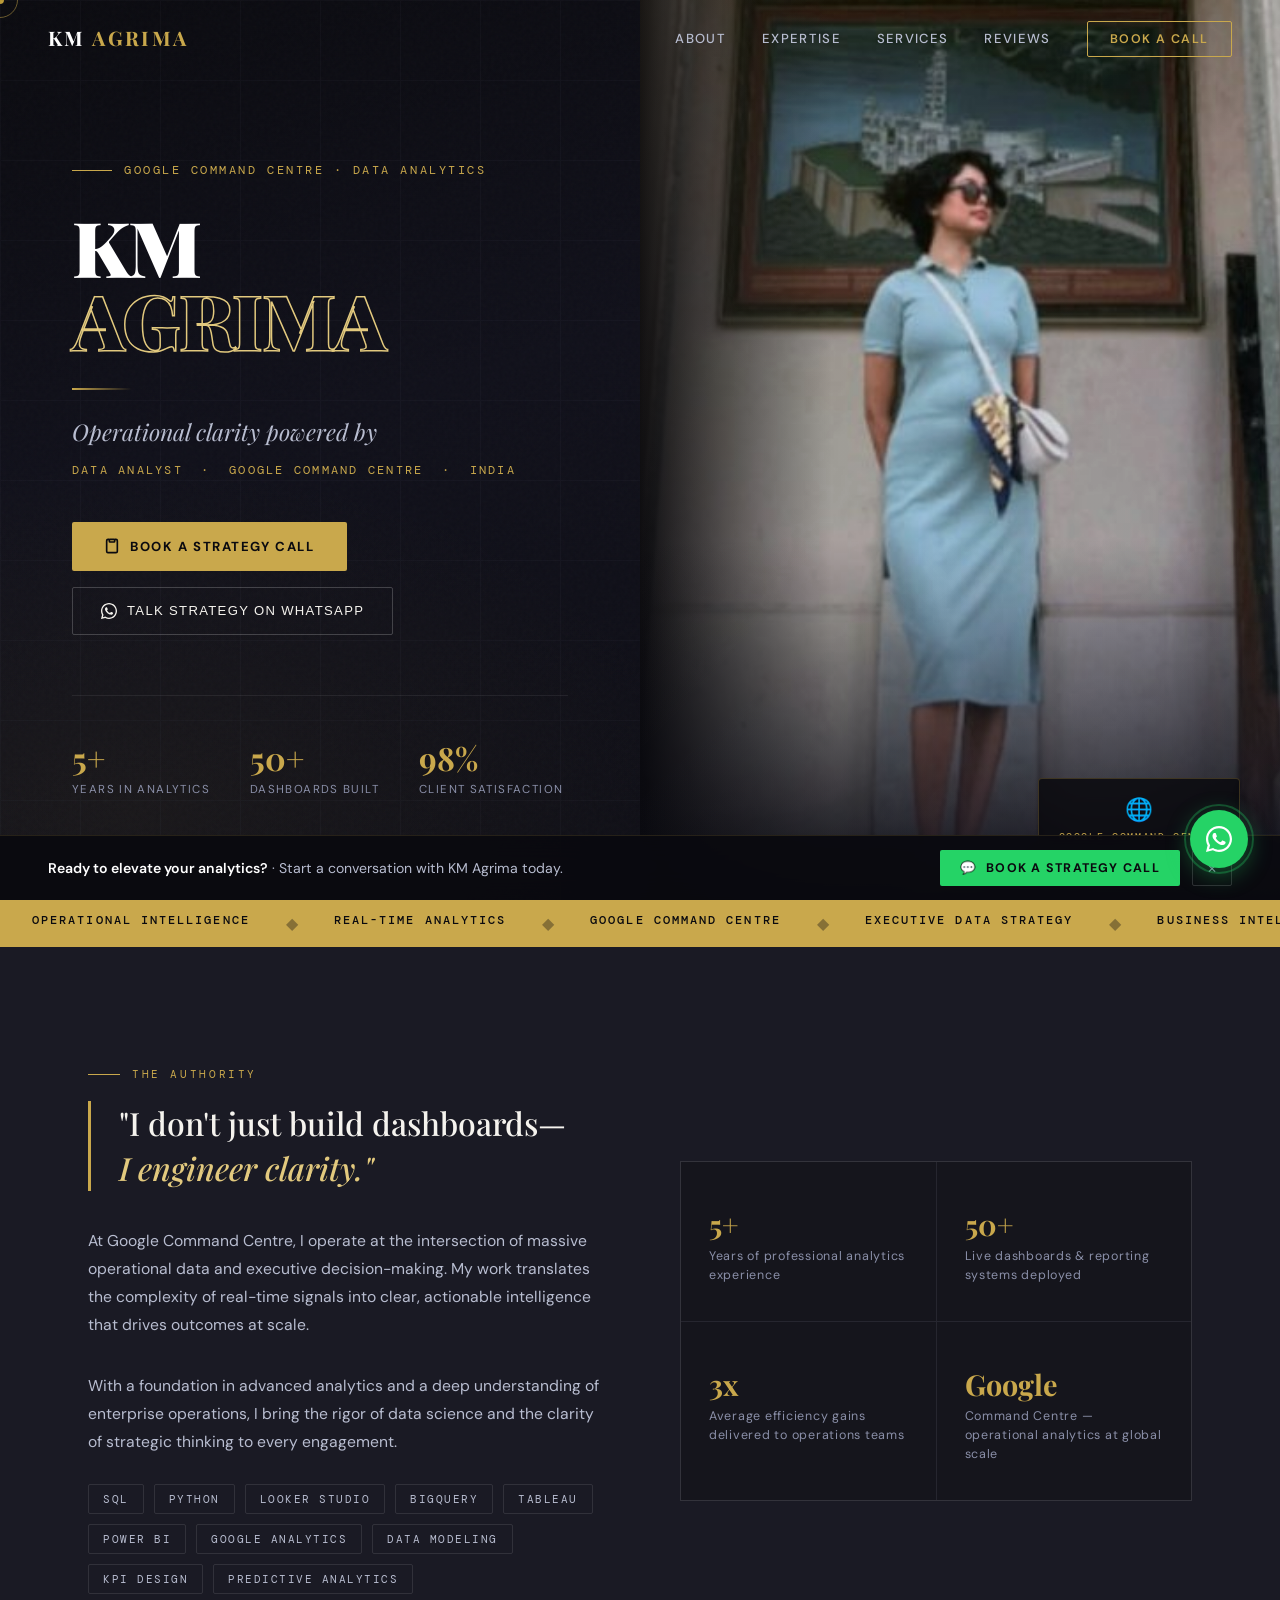
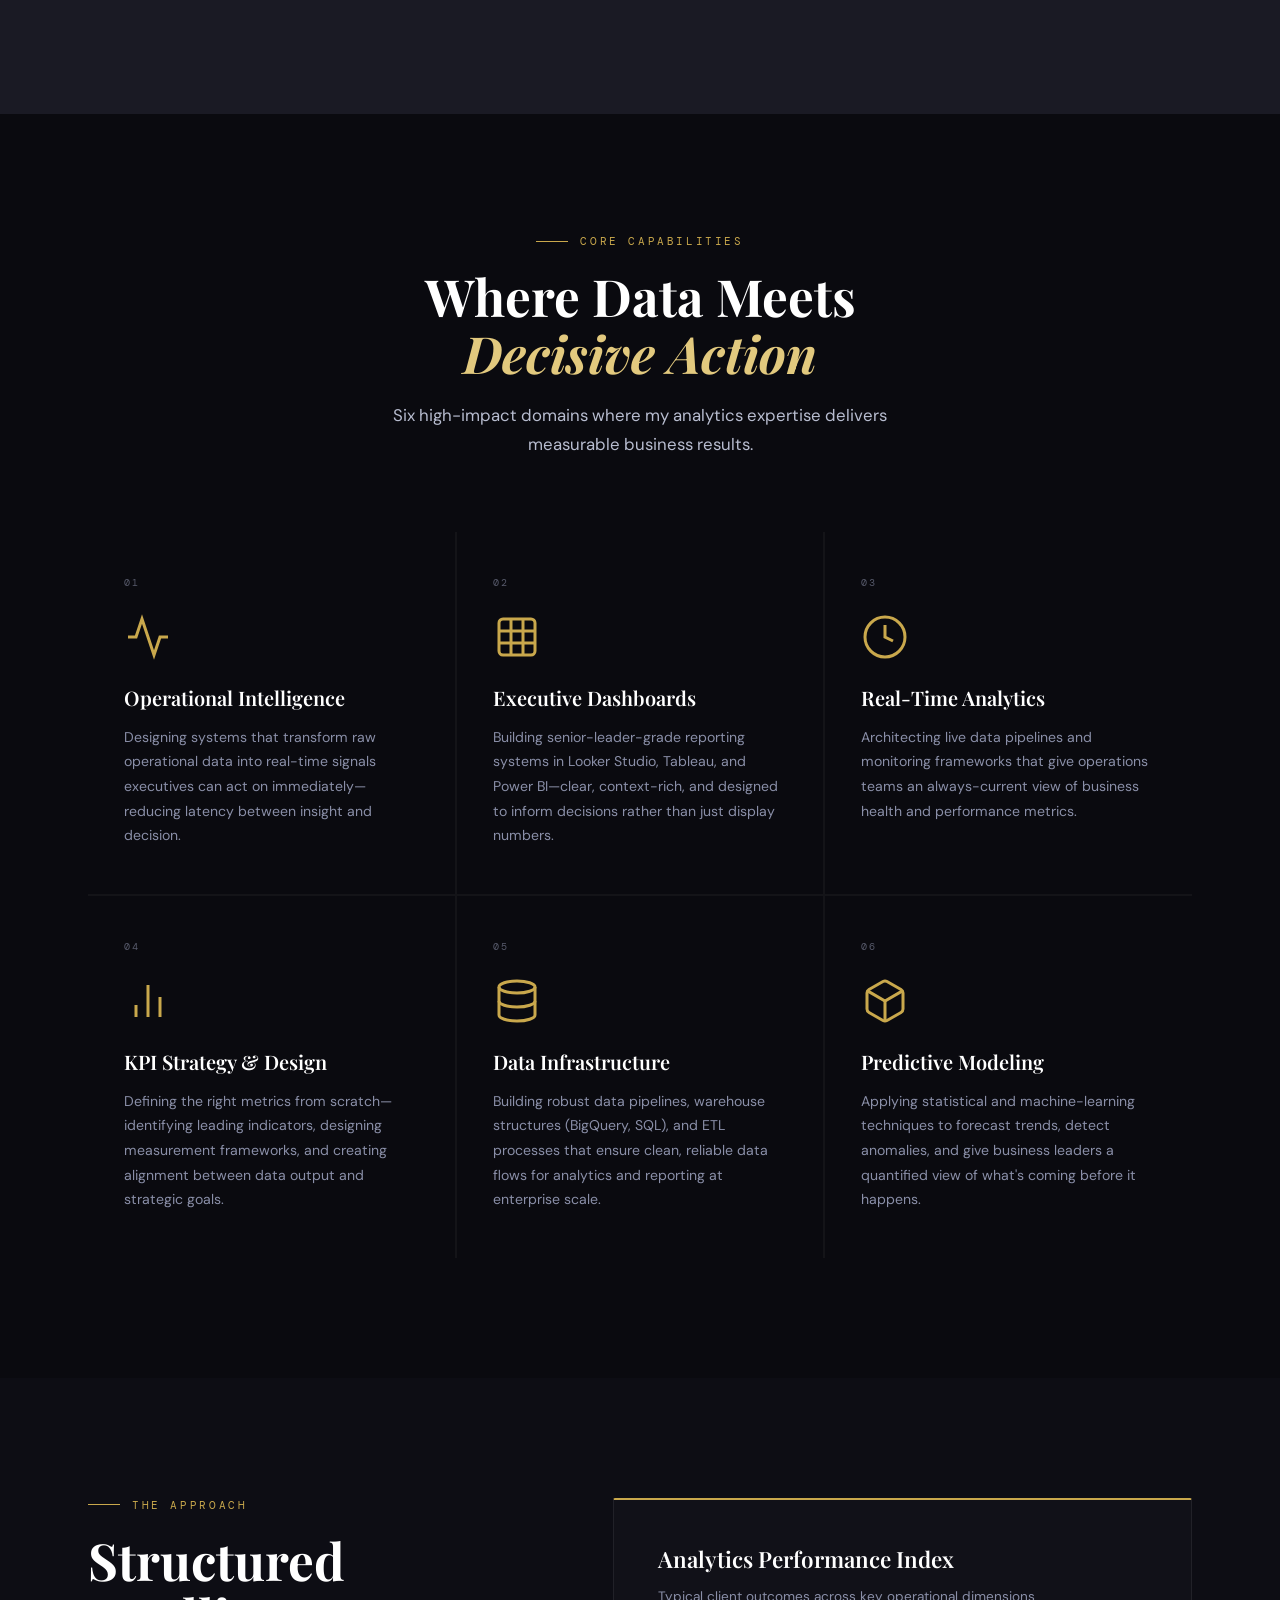
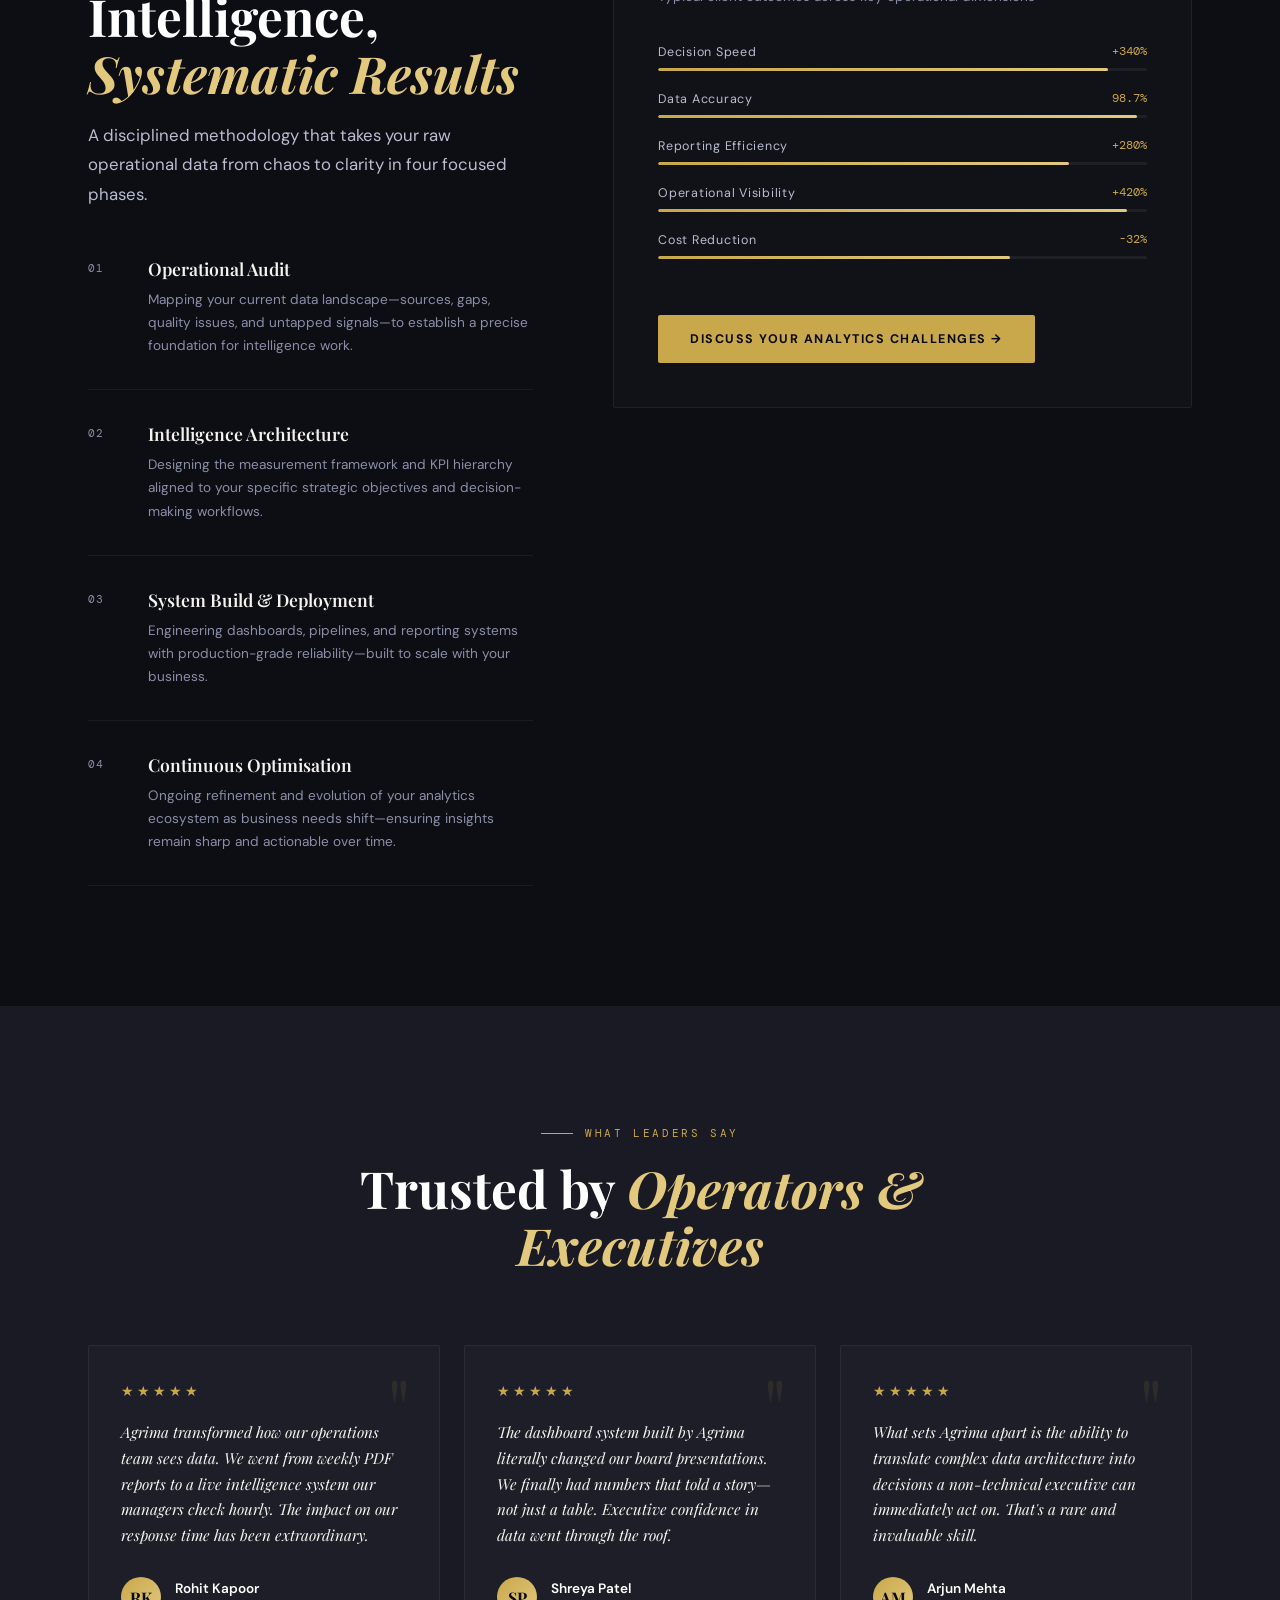
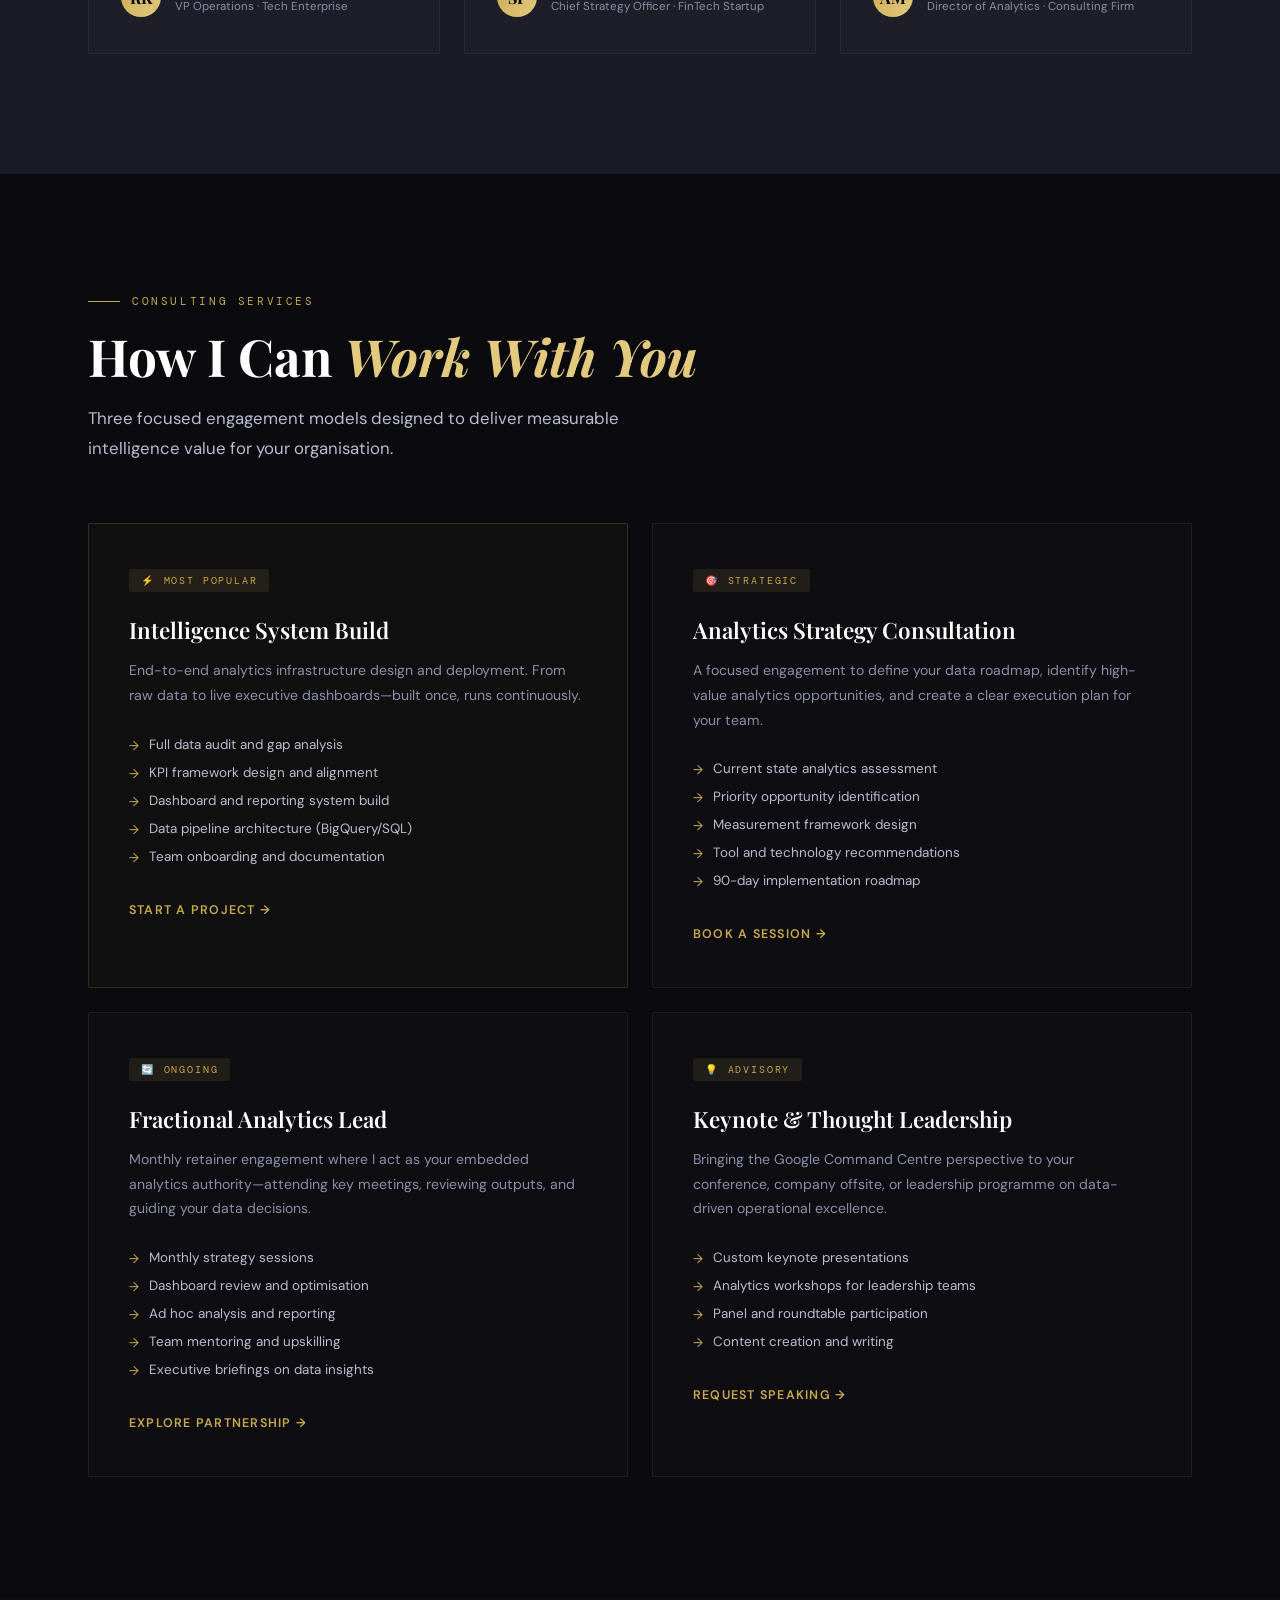
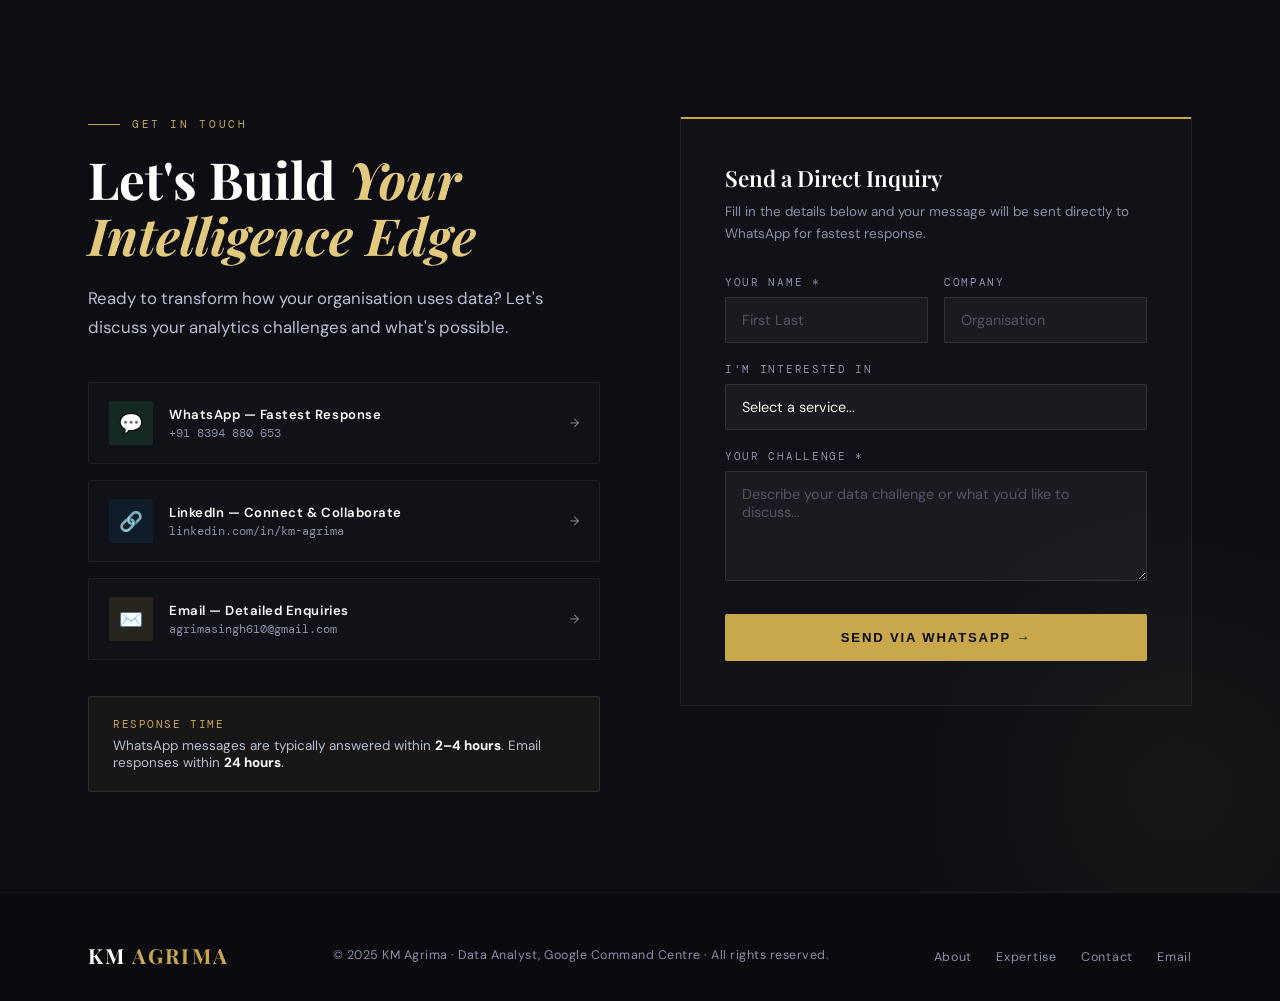
==== index.html @ fbcaf071 "Add files via upload" ====
<!DOCTYPE html>
<html lang="en">
<head>
  <meta charset="UTF-8">
  <meta name="viewport" content="width=device-width, initial-scale=1.0">
  <meta name="description" content="KM Agrima — Data Analyst at Google Command Centre. Premium analytics authority, operational intelligence expert, and real-time decision systems consultant.">
  <meta name="keywords" content="KM Agrima, data analyst, Google Command Centre, analytics consultant, operational intelligence, business intelligence, data strategy">
  <meta property="og:title" content="KM Agrima — Data Analyst · Google Command Centre">
  <meta property="og:description" content="Transforming operational complexity into intelligent business decisions.">
  <meta property="og:type" content="website">
  <meta name="robots" content="index, follow">
  <title>KM Agrima — Data Analyst · Google Command Centre</title>
  <link rel="preconnect" href="https://fonts.googleapis.com">
  <link rel="preconnect" href="https://fonts.gstatic.com" crossorigin>
  <link rel="stylesheet" href="styles.css">

  <!-- JSON-LD Structured Data for AI Search & SEO -->
  <script type="application/ld+json">
  {
    "@context": "https://schema.org",
    "@type": "Person",
    "name": "KM Agrima",
    "jobTitle": "Data Analyst",
    "worksFor": { "@type": "Organization", "name": "Google Command Centre" },
    "description": "Premium analytics authority, operational intelligence expert, and real-time decision systems consultant.",
    "email": "agrimasingh610@gmail.com",
    "telephone": "+918394880653",
    "knowsAbout": ["Data Analytics","Business Intelligence","Operational Intelligence","Real-time Decision Systems","Data Strategy","Google Analytics","Enterprise Analytics"]
  }
  </script>
</head>
<body>

<!-- ─── CUSTOM CURSOR ──────────────────────────────────── -->
<div class="cursor" style="position:fixed;top:0;left:0;pointer-events:none;z-index:9999;">
  <div class="cursor-dot" style="position:fixed;top:0;left:0;width:8px;height:8px;background:var(--gold);border-radius:50%;transform:translate(-50%,-50%);pointer-events:none;z-index:9999;"></div>
</div>
<div class="cursor-ring"></div>

<!-- ─── NAVIGATION ────────────────────────────────────── -->
<nav class="nav" role="navigation">
  <div class="nav-logo">KM <span>Agrima</span></div>
  <ul class="nav-links">
    <li><a href="#about">About</a></li>
    <li><a href="#expertise">Expertise</a></li>
    <li><a href="#services">Services</a></li>
    <li><a href="#testimonials">Reviews</a></li>
    <li><a href="#contact" class="nav-cta">Book a Call</a></li>
  </ul>
  <button class="nav-hamburger" aria-label="Menu">
    <span></span><span></span><span></span>
  </button>
</nav>

<!-- ─── MOBILE MENU ────────────────────────────────────── -->
<div class="mobile-menu" aria-hidden="true">
  <button class="mobile-menu-close" aria-label="Close">✕</button>
  <a href="#about">About</a>
  <a href="#expertise">Expertise</a>
  <a href="#services">Services</a>
  <a href="#testimonials">Reviews</a>
  <a href="#contact">Contact</a>
</div>

<!-- ─── HERO SECTION ──────────────────────────────────── -->
<section class="hero" id="home">
  <div class="hero-bg"></div>
  <div class="hero-grid-lines"></div>
  <div class="hero-noise"></div>

  <div class="hero-left">
    <div class="hero-eyebrow">
      <div class="hero-eyebrow-line"></div>
      <span class="hero-eyebrow-text">Google Command Centre · Data Analytics</span>
    </div>

    <h1 class="hero-name">
      KM
      <span class="hero-name-highlight">AGRIMA</span>
    </h1>

    <div class="hero-divider"></div>

    <p class="hero-headline" id="typingHeadline">Transforming operational complexity into intelligent business decisions.</p>

    <p class="hero-role">Data Analyst &nbsp;·&nbsp; Google Command Centre &nbsp;·&nbsp; India</p>

    <div class="hero-actions">
      <a href="#contact" class="btn-primary">
        <svg width="16" height="16" viewBox="0 0 24 24" fill="none" stroke="currentColor" stroke-width="2.5"><path d="M8 2H6a2 2 0 0 0-2 2v16a2 2 0 0 0 2 2h12a2 2 0 0 0 2-2V4a2 2 0 0 0-2-2h-2"/><rect x="8" y="2" width="8" height="4" rx="1" ry="1"/></svg>
        Book a Strategy Call
      </a>
      <button class="btn-secondary" data-wa-popup>
        <svg width="16" height="16" viewBox="0 0 24 24" fill="currentColor"><path d="M17.472 14.382c-.297-.149-1.758-.867-2.03-.967-.273-.099-.471-.148-.67.15-.197.297-.767.966-.94 1.164-.173.199-.347.223-.644.075-.297-.15-1.255-.463-2.39-1.475-.883-.788-1.48-1.761-1.653-2.059-.173-.297-.018-.458.13-.606.134-.133.298-.347.446-.52.149-.174.198-.298.298-.497.099-.198.05-.371-.025-.52-.075-.149-.669-1.612-.916-2.207-.242-.579-.487-.5-.669-.51-.173-.008-.371-.01-.57-.01-.198 0-.52.074-.792.372-.272.297-1.04 1.016-1.04 2.479 0 1.462 1.065 2.875 1.213 3.074.149.198 2.096 3.2 5.077 4.487.709.306 1.262.489 1.694.625.712.227 1.36.195 1.871.118.571-.085 1.758-.719 2.006-1.413.248-.694.248-1.289.173-1.413-.074-.124-.272-.198-.57-.347z"/><path d="M12 0C5.373 0 0 5.373 0 12c0 2.124.555 4.122 1.528 5.857L0 24l6.335-1.663A11.945 11.945 0 0 0 12 24c6.627 0 12-5.373 12-12S18.627 0 12 0zm0 22c-1.847 0-3.574-.5-5.061-1.372l-.361-.214-3.762.987.947-3.668-.235-.377A9.96 9.96 0 0 1 2 12c0-5.514 4.486-10 10-10s10 4.486 10 10-4.486 10-10 10z"/></svg>
        Talk Strategy on WhatsApp
      </button>
    </div>

    <div class="hero-stats">
      <div>
        <div class="hero-stat-num"><span data-count="5" data-suffix="+">0+</span></div>
        <div class="hero-stat-label">Years in Analytics</div>
      </div>
      <div>
        <div class="hero-stat-num"><span data-count="50" data-suffix="+">0+</span></div>
        <div class="hero-stat-label">Dashboards Built</div>
      </div>
      <div>
        <div class="hero-stat-num"><span data-count="98" data-suffix="%">0%</span></div>
        <div class="hero-stat-label">Client Satisfaction</div>
      </div>
    </div>
  </div>

  <!-- HERO IMAGE PANEL -->
  <div class="hero-right">
    <div class="hero-image-frame">
      <img
        src="[data-uri]"
        alt="KM Agrima — Data Analyst at Google Command Centre"
        class="hero-image"
        loading="eager"
      />
      <div class="hero-image-overlay"></div>
    </div>
    <div class="hero-badge">
      <div class="hero-badge-icon">🌐</div>
      <div class="hero-badge-text">Google Command Centre</div>
    </div>
  </div>
</section>

<!-- ─── MARQUEE ─────────────────────────────────────────── -->
<div class="marquee-section" aria-hidden="true">
  <div class="marquee-track">
    <span class="marquee-item">Operational Intelligence</span>
    <span class="marquee-separator">◆</span>
    <span class="marquee-item">Real-Time Analytics</span>
    <span class="marquee-separator">◆</span>
    <span class="marquee-item">Google Command Centre</span>
    <span class="marquee-separator">◆</span>
    <span class="marquee-item">Executive Data Strategy</span>
    <span class="marquee-separator">◆</span>
    <span class="marquee-item">Business Intelligence</span>
    <span class="marquee-separator">◆</span>
    <span class="marquee-item">Decision Systems</span>
    <span class="marquee-separator">◆</span>
    <span class="marquee-item">Data-Driven Leadership</span>
    <span class="marquee-separator">◆</span>
    <span class="marquee-item">Enterprise Analytics</span>
    <span class="marquee-separator">◆</span>
    <!-- Duplicate for seamless loop -->
    <span class="marquee-item">Operational Intelligence</span>
    <span class="marquee-separator">◆</span>
    <span class="marquee-item">Real-Time Analytics</span>
    <span class="marquee-separator">◆</span>
    <span class="marquee-item">Google Command Centre</span>
    <span class="marquee-separator">◆</span>
    <span class="marquee-item">Executive Data Strategy</span>
    <span class="marquee-separator">◆</span>
    <span class="marquee-item">Business Intelligence</span>
    <span class="marquee-separator">◆</span>
    <span class="marquee-item">Decision Systems</span>
    <span class="marquee-separator">◆</span>
    <span class="marquee-item">Data-Driven Leadership</span>
    <span class="marquee-separator">◆</span>
    <span class="marquee-item">Enterprise Analytics</span>
    <span class="marquee-separator">◆</span>
  </div>
</div>

<!-- ─── AUTHORITY SECTION ──────────────────────────────── -->
<section class="authority" id="about">
  <div class="container">
    <div class="authority-grid">
      <div class="reveal">
        <div class="section-eyebrow">
          <div class="section-eyebrow-line"></div>
          <span class="section-eyebrow-text">The Authority</span>
        </div>
        <blockquote class="authority-statement">
          "I don't just build dashboards—
          <em>I engineer clarity."</em>
        </blockquote>
        <p class="authority-body">
          At Google Command Centre, I operate at the intersection of massive operational data and executive decision-making. My work translates the complexity of real-time signals into clear, actionable intelligence that drives outcomes at scale.
        </p>
        <p class="authority-body" style="margin-bottom:28px;">
          With a foundation in advanced analytics and a deep understanding of enterprise operations, I bring the rigor of data science and the clarity of strategic thinking to every engagement.
        </p>
        <div class="authority-tags">
          <span class="tag">SQL</span>
          <span class="tag">Python</span>
          <span class="tag">Looker Studio</span>
          <span class="tag">BigQuery</span>
          <span class="tag">Tableau</span>
          <span class="tag">Power BI</span>
          <span class="tag">Google Analytics</span>
          <span class="tag">Data Modeling</span>
          <span class="tag">KPI Design</span>
          <span class="tag">Predictive Analytics</span>
        </div>
      </div>

      <div class="reveal reveal-delay-2">
        <div class="authority-metrics">
          <div class="metric-card">
            <div class="metric-value"><span data-count="5" data-suffix="+">5+</span></div>
            <div class="metric-desc">Years of professional analytics experience</div>
          </div>
          <div class="metric-card">
            <div class="metric-value"><span data-count="50" data-suffix="+">50+</span></div>
            <div class="metric-desc">Live dashboards & reporting systems deployed</div>
          </div>
          <div class="metric-card">
            <div class="metric-value"><span data-count="3" data-suffix="x">3x</span></div>
            <div class="metric-desc">Average efficiency gains delivered to operations teams</div>
          </div>
          <div class="metric-card">
            <div class="metric-value"><span style="color:var(--gold)">Google</span></div>
            <div class="metric-desc">Command Centre — operational analytics at global scale</div>
          </div>
        </div>
      </div>
    </div>
  </div>
</section>

<!-- ─── EXPERTISE SECTION ──────────────────────────────── -->
<section class="expertise" id="expertise">
  <div class="container">
    <div class="expertise-header reveal">
      <div class="section-eyebrow">
        <div class="section-eyebrow-line"></div>
        <span class="section-eyebrow-text">Core Capabilities</span>
      </div>
      <h2 class="section-title">Where Data Meets <em>Decisive Action</em></h2>
      <p class="section-desc">Six high-impact domains where my analytics expertise delivers measurable business results.</p>
    </div>

    <div class="expertise-grid">
      <div class="expertise-card reveal">
        <div class="expertise-card-num">01</div>
        <div class="expertise-card-icon">
          <svg viewBox="0 0 24 24"><polyline points="22 12 18 12 15 21 9 3 6 12 2 12"/></svg>
        </div>
        <h3 class="expertise-card-title">Operational Intelligence</h3>
        <p class="expertise-card-desc">Designing systems that transform raw operational data into real-time signals executives can act on immediately—reducing latency between insight and decision.</p>
      </div>

      <div class="expertise-card reveal reveal-delay-1">
        <div class="expertise-card-num">02</div>
        <div class="expertise-card-icon">
          <svg viewBox="0 0 24 24"><rect x="3" y="3" width="18" height="18" rx="2"/><line x1="3" y1="9" x2="21" y2="9"/><line x1="3" y1="15" x2="21" y2="15"/><line x1="9" y1="3" x2="9" y2="21"/><line x1="15" y1="3" x2="15" y2="21"/></svg>
        </div>
        <h3 class="expertise-card-title">Executive Dashboards</h3>
        <p class="expertise-card-desc">Building senior-leader-grade reporting systems in Looker Studio, Tableau, and Power BI—clear, context-rich, and designed to inform decisions rather than just display numbers.</p>
      </div>

      <div class="expertise-card reveal reveal-delay-2">
        <div class="expertise-card-num">03</div>
        <div class="expertise-card-icon">
          <svg viewBox="0 0 24 24"><circle cx="12" cy="12" r="10"/><polyline points="12 6 12 12 16 14"/></svg>
        </div>
        <h3 class="expertise-card-title">Real-Time Analytics</h3>
        <p class="expertise-card-desc">Architecting live data pipelines and monitoring frameworks that give operations teams an always-current view of business health and performance metrics.</p>
      </div>

      <div class="expertise-card reveal reveal-delay-3">
        <div class="expertise-card-num">04</div>
        <div class="expertise-card-icon">
          <svg viewBox="0 0 24 24"><line x1="18" y1="20" x2="18" y2="10"/><line x1="12" y1="20" x2="12" y2="4"/><line x1="6" y1="20" x2="6" y2="14"/></svg>
        </div>
        <h3 class="expertise-card-title">KPI Strategy & Design</h3>
        <p class="expertise-card-desc">Defining the right metrics from scratch—identifying leading indicators, designing measurement frameworks, and creating alignment between data output and strategic goals.</p>
      </div>

      <div class="expertise-card reveal reveal-delay-1">
        <div class="expertise-card-num">05</div>
        <div class="expertise-card-icon">
          <svg viewBox="0 0 24 24"><ellipse cx="12" cy="5" rx="9" ry="3"/><path d="M21 12c0 1.66-4 3-9 3S3 13.66 3 12"/><path d="M3 5v14c0 1.66 4 3 9 3s9-1.34 9-3V5"/></svg>
        </div>
        <h3 class="expertise-card-title">Data Infrastructure</h3>
        <p class="expertise-card-desc">Building robust data pipelines, warehouse structures (BigQuery, SQL), and ETL processes that ensure clean, reliable data flows for analytics and reporting at enterprise scale.</p>
      </div>

      <div class="expertise-card reveal reveal-delay-2">
        <div class="expertise-card-num">06</div>
        <div class="expertise-card-icon">
          <svg viewBox="0 0 24 24"><path d="M21 16V8a2 2 0 0 0-1-1.73l-7-4a2 2 0 0 0-2 0l-7 4A2 2 0 0 0 3 8v8a2 2 0 0 0 1 1.73l7 4a2 2 0 0 0 2 0l7-4A2 2 0 0 0 21 16z"/><polyline points="3.27 6.96 12 12.01 20.73 6.96"/><line x1="12" y1="22.08" x2="12" y2="12"/></svg>
        </div>
        <h3 class="expertise-card-title">Predictive Modeling</h3>
        <p class="expertise-card-desc">Applying statistical and machine-learning techniques to forecast trends, detect anomalies, and give business leaders a quantified view of what's coming before it happens.</p>
      </div>
    </div>
  </div>
</section>

<!-- ─── PROCESS SECTION ────────────────────────────────── -->
<section class="process" id="process">
  <div class="container">
    <div class="process-grid">
      <div>
        <div class="reveal">
          <div class="section-eyebrow">
            <div class="section-eyebrow-line"></div>
            <span class="section-eyebrow-text">The Approach</span>
          </div>
          <h2 class="section-title">Structured Intelligence,<br><em>Systematic Results</em></h2>
          <p class="section-desc" style="margin-bottom:48px;">A disciplined methodology that takes your raw operational data from chaos to clarity in four focused phases.</p>
        </div>

        <div class="process-steps">
          <div class="process-step reveal">
            <div class="process-step-num">01</div>
            <div class="process-step-content">
              <h3 class="process-step-title">Operational Audit</h3>
              <p class="process-step-desc">Mapping your current data landscape—sources, gaps, quality issues, and untapped signals—to establish a precise foundation for intelligence work.</p>
            </div>
          </div>
          <div class="process-step reveal reveal-delay-1">
            <div class="process-step-num">02</div>
            <div class="process-step-content">
              <h3 class="process-step-title">Intelligence Architecture</h3>
              <p class="process-step-desc">Designing the measurement framework and KPI hierarchy aligned to your specific strategic objectives and decision-making workflows.</p>
            </div>
          </div>
          <div class="process-step reveal reveal-delay-2">
            <div class="process-step-num">03</div>
            <div class="process-step-content">
              <h3 class="process-step-title">System Build & Deployment</h3>
              <p class="process-step-desc">Engineering dashboards, pipelines, and reporting systems with production-grade reliability—built to scale with your business.</p>
            </div>
          </div>
          <div class="process-step reveal reveal-delay-3">
            <div class="process-step-num">04</div>
            <div class="process-step-content">
              <h3 class="process-step-title">Continuous Optimisation</h3>
              <p class="process-step-desc">Ongoing refinement and evolution of your analytics ecosystem as business needs shift—ensuring insights remain sharp and actionable over time.</p>
            </div>
          </div>
        </div>
      </div>

      <div class="process-visual reveal reveal-delay-2">
        <div class="process-visual-card">
          <h3 class="process-visual-title">Analytics Performance Index</h3>
          <p class="process-visual-sub">Typical client outcomes across key operational dimensions</p>

          <div class="data-bar">
            <div class="data-bar-header">
              <span class="data-bar-label">Decision Speed</span>
              <span class="data-bar-val">+340%</span>
            </div>
            <div class="data-bar-track">
              <div class="data-bar-fill" style="width:92%;"></div>
            </div>
          </div>
          <div class="data-bar">
            <div class="data-bar-header">
              <span class="data-bar-label">Data Accuracy</span>
              <span class="data-bar-val">98.7%</span>
            </div>
            <div class="data-bar-track">
              <div class="data-bar-fill" style="width:98%;"></div>
            </div>
          </div>
          <div class="data-bar">
            <div class="data-bar-header">
              <span class="data-bar-label">Reporting Efficiency</span>
              <span class="data-bar-val">+280%</span>
            </div>
            <div class="data-bar-track">
              <div class="data-bar-fill" style="width:84%;"></div>
            </div>
          </div>
          <div class="data-bar">
            <div class="data-bar-header">
              <span class="data-bar-label">Operational Visibility</span>
              <span class="data-bar-val">+420%</span>
            </div>
            <div class="data-bar-track">
              <div class="data-bar-fill" style="width:96%;"></div>
            </div>
          </div>
          <div class="data-bar">
            <div class="data-bar-header">
              <span class="data-bar-label">Cost Reduction</span>
              <span class="data-bar-val">-32%</span>
            </div>
            <div class="data-bar-track">
              <div class="data-bar-fill" style="width:72%;"></div>
            </div>
          </div>

          <a href="#contact" class="btn-primary" style="margin-top:36px;display:inline-flex;font-size:0.78rem;">
            Discuss Your Analytics Challenges →
          </a>
        </div>
      </div>
    </div>
  </div>
</section>

<!-- ─── TESTIMONIALS ───────────────────────────────────── -->
<section class="testimonials" id="testimonials">
  <div class="container">
    <div class="testimonials-header reveal">
      <div class="section-eyebrow">
        <div class="section-eyebrow-line"></div>
        <span class="section-eyebrow-text">What Leaders Say</span>
      </div>
      <h2 class="section-title">Trusted by <em>Operators & Executives</em></h2>
    </div>

    <div class="testimonials-grid">
      <div class="testimonial-card reveal">
        <div class="testimonial-stars">
          <span>★</span><span>★</span><span>★</span><span>★</span><span>★</span>
        </div>
        <p class="testimonial-text">Agrima transformed how our operations team sees data. We went from weekly PDF reports to a live intelligence system our managers check hourly. The impact on our response time has been extraordinary.</p>
        <div class="testimonial-author">
          <div class="testimonial-avatar">RK</div>
          <div>
            <div class="testimonial-name">Rohit Kapoor</div>
            <div class="testimonial-title-small">VP Operations · Tech Enterprise</div>
          </div>
        </div>
      </div>

      <div class="testimonial-card reveal reveal-delay-1">
        <div class="testimonial-stars">
          <span>★</span><span>★</span><span>★</span><span>★</span><span>★</span>
        </div>
        <p class="testimonial-text">The dashboard system built by Agrima literally changed our board presentations. We finally had numbers that told a story—not just a table. Executive confidence in data went through the roof.</p>
        <div class="testimonial-author">
          <div class="testimonial-avatar">SP</div>
          <div>
            <div class="testimonial-name">Shreya Patel</div>
            <div class="testimonial-title-small">Chief Strategy Officer · FinTech Startup</div>
          </div>
        </div>
      </div>

      <div class="testimonial-card reveal reveal-delay-2">
        <div class="testimonial-stars">
          <span>★</span><span>★</span><span>★</span><span>★</span><span>★</span>
        </div>
        <p class="testimonial-text">What sets Agrima apart is the ability to translate complex data architecture into decisions a non-technical executive can immediately act on. That's a rare and invaluable skill.</p>
        <div class="testimonial-author">
          <div class="testimonial-avatar">AM</div>
          <div>
            <div class="testimonial-name">Arjun Mehta</div>
            <div class="testimonial-title-small">Director of Analytics · Consulting Firm</div>
          </div>
        </div>
      </div>
    </div>
  </div>
</section>

<!-- ─── SERVICES SECTION ───────────────────────────────── -->
<section class="services" id="services">
  <div class="container">
    <div class="reveal">
      <div class="section-eyebrow">
        <div class="section-eyebrow-line"></div>
        <span class="section-eyebrow-text">Consulting Services</span>
      </div>
      <h2 class="section-title">How I Can <em>Work With You</em></h2>
      <p class="section-desc">Three focused engagement models designed to deliver measurable intelligence value for your organisation.</p>
    </div>

    <div class="services-grid">
      <div class="service-card featured reveal">
        <div class="service-badge">⚡ Most Popular</div>
        <h3 class="service-title">Intelligence System Build</h3>
        <p class="service-desc">End-to-end analytics infrastructure design and deployment. From raw data to live executive dashboards—built once, runs continuously.</p>
        <ul class="service-list">
          <li>Full data audit and gap analysis</li>
          <li>KPI framework design and alignment</li>
          <li>Dashboard and reporting system build</li>
          <li>Data pipeline architecture (BigQuery/SQL)</li>
          <li>Team onboarding and documentation</li>
        </ul>
        <a href="#contact" class="service-cta">Start a Project →</a>
      </div>

      <div class="service-card reveal reveal-delay-1">
        <div class="service-badge">🎯 Strategic</div>
        <h3 class="service-title">Analytics Strategy Consultation</h3>
        <p class="service-desc">A focused engagement to define your data roadmap, identify high-value analytics opportunities, and create a clear execution plan for your team.</p>
        <ul class="service-list">
          <li>Current state analytics assessment</li>
          <li>Priority opportunity identification</li>
          <li>Measurement framework design</li>
          <li>Tool and technology recommendations</li>
          <li>90-day implementation roadmap</li>
        </ul>
        <a href="#contact" class="service-cta">Book a Session →</a>
      </div>

      <div class="service-card reveal">
        <div class="service-badge">🔄 Ongoing</div>
        <h3 class="service-title">Fractional Analytics Lead</h3>
        <p class="service-desc">Monthly retainer engagement where I act as your embedded analytics authority—attending key meetings, reviewing outputs, and guiding your data decisions.</p>
        <ul class="service-list">
          <li>Monthly strategy sessions</li>
          <li>Dashboard review and optimisation</li>
          <li>Ad hoc analysis and reporting</li>
          <li>Team mentoring and upskilling</li>
          <li>Executive briefings on data insights</li>
        </ul>
        <a href="#contact" class="service-cta">Explore Partnership →</a>
      </div>

      <div class="service-card reveal reveal-delay-1">
        <div class="service-badge">💡 Advisory</div>
        <h3 class="service-title">Keynote & Thought Leadership</h3>
        <p class="service-desc">Bringing the Google Command Centre perspective to your conference, company offsite, or leadership programme on data-driven operational excellence.</p>
        <ul class="service-list">
          <li>Custom keynote presentations</li>
          <li>Analytics workshops for leadership teams</li>
          <li>Panel and roundtable participation</li>
          <li>Content creation and writing</li>
        </ul>
        <a href="#contact" class="service-cta">Request Speaking →</a>
      </div>
    </div>
  </div>
</section>

<!-- ─── CONTACT SECTION ────────────────────────────────── -->
<section class="contact" id="contact">
  <div class="container">
    <div class="contact-grid">
      <div class="reveal">
        <div class="section-eyebrow">
          <div class="section-eyebrow-line"></div>
          <span class="section-eyebrow-text">Get in Touch</span>
        </div>
        <h2 class="section-title">Let's Build <em>Your Intelligence Edge</em></h2>
        <p class="section-desc">Ready to transform how your organisation uses data? Let's discuss your analytics challenges and what's possible.</p>

        <div class="contact-channels" style="margin-top:40px;">
          <a href="https://wa.me/918394880653?text=Hello%20KM%20Agrima%2C%20I%20found%20your%20website%20and%20would%20like%20to%20discuss%20analytics%20consulting."
             class="contact-channel" target="_blank" rel="noopener">
            <div class="contact-channel-icon wa">💬</div>
            <div class="contact-channel-info">
              <div class="contact-channel-name">WhatsApp — Fastest Response</div>
              <div class="contact-channel-val">+91 8394 880 653</div>
            </div>
            <span style="margin-left:auto;color:var(--silver);font-size:0.75rem;">→</span>
          </a>

          <a href="https://linkedin.com/in/km-agrima"
             class="contact-channel" target="_blank" rel="noopener">
            <div class="contact-channel-icon li">🔗</div>
            <div class="contact-channel-info">
              <div class="contact-channel-name">LinkedIn — Connect & Collaborate</div>
              <div class="contact-channel-val">linkedin.com/in/km-agrima</div>
            </div>
            <span style="margin-left:auto;color:var(--silver);font-size:0.75rem;">→</span>
          </a>

          <a href="mailto:agrimasingh610@gmail.com?subject=Analytics%20Consulting%20Inquiry"
             class="contact-channel">
            <div class="contact-channel-icon em">✉️</div>
            <div class="contact-channel-info">
              <div class="contact-channel-name">Email — Detailed Enquiries</div>
              <div class="contact-channel-val">agrimasingh610@gmail.com</div>
            </div>
            <span style="margin-left:auto;color:var(--silver);font-size:0.75rem;">→</span>
          </a>
        </div>

        <div style="margin-top:36px;padding:20px 24px;background:rgba(201,168,76,0.06);border:1px solid rgba(201,168,76,0.15);border-radius:2px;">
          <p style="font-family:var(--font-mono);font-size:0.7rem;letter-spacing:0.14em;text-transform:uppercase;color:var(--gold);margin-bottom:6px;">Response Time</p>
          <p style="font-size:0.84rem;color:var(--silver-light);">WhatsApp messages are typically answered within <strong style="color:var(--white);">2–4 hours</strong>. Email responses within <strong style="color:var(--white);">24 hours</strong>.</p>
        </div>
      </div>

      <div class="reveal reveal-delay-2">
        <div class="contact-form-wrap">
          <h3 class="contact-form-title">Send a Direct Inquiry</h3>
          <p class="contact-form-sub">Fill in the details below and your message will be sent directly to WhatsApp for fastest response.</p>

          <form id="contactForm" novalidate>
            <div style="display:grid;grid-template-columns:1fr 1fr;gap:16px;">
              <div class="form-group">
                <label class="form-label" for="fname">Your Name *</label>
                <input class="form-input" type="text" id="fname" placeholder="First Last" required>
              </div>
              <div class="form-group">
                <label class="form-label" for="fcompany">Company</label>
                <input class="form-input" type="text" id="fcompany" placeholder="Organisation">
              </div>
            </div>
            <div class="form-group">
              <label class="form-label" for="finterest">I'm interested in</label>
              <select class="form-select" id="finterest">
                <option value="">Select a service...</option>
                <option>Intelligence System Build</option>
                <option>Analytics Strategy Consultation</option>
                <option>Fractional Analytics Lead</option>
                <option>Keynote / Speaking</option>
                <option>Other / Just exploring</option>
              </select>
            </div>
            <div class="form-group">
              <label class="form-label" for="fmessage">Your Challenge *</label>
              <textarea class="form-textarea" id="fmessage" placeholder="Describe your data challenge or what you'd like to discuss..."></textarea>
            </div>
            <button type="submit" class="form-submit">
              Send via WhatsApp →
            </button>
          </form>
        </div>
      </div>
    </div>
  </div>
</section>

<!-- ─── FOOTER ─────────────────────────────────────────── -->
<footer class="footer">
  <div class="container">
    <div class="footer-inner">
      <div class="footer-brand">KM <span>Agrima</span></div>
      <p class="footer-copy">© 2025 KM Agrima · Data Analyst, Google Command Centre · All rights reserved.</p>
      <ul class="footer-links">
        <li><a href="#about">About</a></li>
        <li><a href="#expertise">Expertise</a></li>
        <li><a href="#contact">Contact</a></li>
        <li><a href="mailto:agrimasingh610@gmail.com">Email</a></li>
      </ul>
    </div>
  </div>
</footer>

<!-- ─── FLOATING WHATSAPP BUTTON ───────────────────────── -->
<div class="wa-float">
  <div class="wa-tooltip">Discuss Your Analytics Challenges</div>
  <a href="https://wa.me/918394880653?text=Hello%20KM%20Agrima%2C%20I%27d%20like%20to%20discuss%20analytics%20consulting."
     class="wa-float-btn" target="_blank" rel="noopener" aria-label="Chat on WhatsApp">
    <div class="wa-pulse"></div>
    <svg viewBox="0 0 24 24"><path d="M17.472 14.382c-.297-.149-1.758-.867-2.03-.967-.273-.099-.471-.148-.67.15-.197.297-.767.966-.94 1.164-.173.199-.347.223-.644.075-.297-.15-1.255-.463-2.39-1.475-.883-.788-1.48-1.761-1.653-2.059-.173-.297-.018-.458.13-.606.134-.133.298-.347.446-.52.149-.174.198-.298.298-.497.099-.198.05-.371-.025-.52-.075-.149-.669-1.612-.916-2.207-.242-.579-.487-.5-.669-.51-.173-.008-.371-.01-.57-.01-.198 0-.52.074-.792.372-.272.297-1.04 1.016-1.04 2.479 0 1.462 1.065 2.875 1.213 3.074.149.198 2.096 3.2 5.077 4.487.709.306 1.262.489 1.694.625.712.227 1.36.195 1.871.118.571-.085 1.758-.719 2.006-1.413.248-.694.248-1.289.173-1.413-.074-.124-.272-.198-.57-.347z"/><path d="M12 0C5.373 0 0 5.373 0 12c0 2.124.555 4.122 1.528 5.857L0 24l6.335-1.663A11.945 11.945 0 0 0 12 24c6.627 0 12-5.373 12-12S18.627 0 12 0zm0 22c-1.847 0-3.574-.5-5.061-1.372l-.361-.214-3.762.987.947-3.668-.235-.377A9.96 9.96 0 0 1 2 12c0-5.514 4.486-10 10-10s10 4.486 10 10-4.486 10-10 10z"/></svg>
  </a>
</div>

<!-- ─── STICKY CONSULTATION BAR ────────────────────────── -->
<div class="sticky-bar" id="stickyBar">
  <p class="sticky-bar-text"><strong>Ready to elevate your analytics?</strong> · Start a conversation with KM Agrima today.</p>
  <div class="sticky-bar-actions">
    <a href="https://wa.me/918394880653?text=Hello%20KM%20Agrima%2C%20I%20want%20to%20book%20a%20strategy%20call."
       class="sticky-btn-wa" target="_blank" rel="noopener">
      💬 &nbsp;Book a Strategy Call
    </a>
    <button class="sticky-btn-close">✕</button>
  </div>
</div>

<!-- ─── WHATSAPP INQUIRY POPUP ─────────────────────────── -->
<div class="wa-popup-overlay" id="waPopupOverlay" role="dialog" aria-modal="true">
  <div class="wa-popup">
    <button class="wa-popup-close" aria-label="Close">✕</button>
    <div class="wa-popup-icon">💬</div>
    <h2 class="wa-popup-title">Talk to KM Agrima</h2>
    <p class="wa-popup-desc">Choose your inquiry topic and start a direct conversation on WhatsApp. Typically responds in 2–4 hours.</p>
    <div class="wa-popup-options">
      <a href="https://wa.me/918394880653?text=Hi%20Agrima%2C%20I%27d%20like%20to%20discuss%20building%20an%20analytics%20system%20for%20my%20business."
         class="wa-option" target="_blank" rel="noopener">
        <span class="wa-option-icon">📊</span>
        <div class="wa-option-text">
          <div class="wa-option-title">Build an Analytics System</div>
          <div class="wa-option-sub">Dashboards, pipelines, reporting infrastructure</div>
        </div>
      </a>
      <a href="https://wa.me/918394880653?text=Hi%20Agrima%2C%20I%27d%20like%20to%20book%20an%20analytics%20strategy%20consultation."
         class="wa-option" target="_blank" rel="noopener">
        <span class="wa-option-icon">🎯</span>
        <div class="wa-option-text">
          <div class="wa-option-title">Strategy Consultation</div>
          <div class="wa-option-sub">Data roadmap, KPI design, analytics audit</div>
        </div>
      </a>
      <a href="https://wa.me/918394880653?text=Hi%20Agrima%2C%20I%27d%20like%20to%20explore%20a%20fractional%20analytics%20partnership."
         class="wa-option" target="_blank" rel="noopener">
        <span class="wa-option-icon">🔄</span>
        <div class="wa-option-text">
          <div class="wa-option-title">Fractional Analytics Lead</div>
          <div class="wa-option-sub">Ongoing monthly advisory retainer</div>
        </div>
      </a>
      <a href="https://wa.me/918394880653?text=Hi%20Agrima%2C%20I%20have%20a%20general%20inquiry%20about%20your%20services."
         class="wa-option" target="_blank" rel="noopener">
        <span class="wa-option-icon">💡</span>
        <div class="wa-option-text">
          <div class="wa-option-title">General Inquiry</div>
          <div class="wa-option-sub">Just exploring what's possible</div>
        </div>
      </a>
    </div>
  </div>
</div>

<script src="script.js"></script>
</body>
</html>
---- styles.css ----
/* ============================================================
   KM AGRIMA — PREMIUM BRAND WEBSITE
   Elite Analytics Authority | Google Command Centre
   ============================================================ */

@import url('https://fonts.googleapis.com/css2?family=Playfair+Display:ital,wght@0,400;0,500;0,700;0,900;1,400;1,700&family=DM+Sans:ital,opsz,wght@0,9..40,300;0,9..40,400;0,9..40,500;0,9..40,600;1,9..40,300&family=DM+Mono:wght@300;400;500&display=swap');

/* ─── CSS VARIABLES ─────────────────────────────────────── */
:root {
  --ink: #0a0a0f;
  --ink-soft: #1a1a24;
  --ink-mid: #2d2d3d;
  --silver: #8a8fa8;
  --silver-light: #b8bdd0;
  --cream: #f5f3ee;
  --cream-warm: #ede9e0;
  --gold: #c9a84c;
  --gold-light: #e2c97e;
  --gold-pale: #f7eed8;
  --white: #ffffff;
  --accent: #4a6cf7;
  --accent-glow: rgba(74,108,247,0.18);
  --green: #27ae60;

  --font-display: 'Playfair Display', Georgia, serif;
  --font-body: 'DM Sans', -apple-system, sans-serif;
  --font-mono: 'DM Mono', 'Fira Code', monospace;

  --transition: cubic-bezier(0.25, 0.46, 0.45, 0.94);
  --transition-fast: cubic-bezier(0.16, 1, 0.3, 1);
}

/* ─── RESET & BASE ──────────────────────────────────────── */
*, *::before, *::after { box-sizing: border-box; margin: 0; padding: 0; }

html {
  scroll-behavior: smooth;
  font-size: 16px;
  -webkit-font-smoothing: antialiased;
  -moz-osx-font-smoothing: grayscale;
}

body {
  background: var(--ink);
  color: var(--cream);
  font-family: var(--font-body);
  overflow-x: hidden;
  cursor: none;
}

a { color: inherit; text-decoration: none; }
img { max-width: 100%; display: block; }

/* ─── CUSTOM CURSOR ─────────────────────────────────────── */
.cursor {
  position: fixed;
  top: 0; left: 0;
  pointer-events: none;
  z-index: 9999;
  mix-blend-mode: difference;
}
.cursor-dot {
  width: 8px; height: 8px;
  background: var(--gold);
  border-radius: 50%;
  transform: translate(-50%, -50%);
  transition: transform 0.1s var(--transition-fast);
}
.cursor-ring {
  position: fixed;
  top: 0; left: 0;
  width: 36px; height: 36px;
  border: 1.5px solid rgba(201,168,76,0.5);
  border-radius: 50%;
  transform: translate(-50%, -50%);
  pointer-events: none;
  z-index: 9998;
  transition: transform 0.35s var(--transition), width 0.35s, height 0.35s, border-color 0.35s;
}
.cursor-ring.hover { width: 52px; height: 52px; border-color: var(--gold); }
body:hover .cursor-dot { transform: translate(-50%, -50%) scale(1); }

/* ─── NAVIGATION ────────────────────────────────────────── */
.nav {
  position: fixed;
  top: 0; left: 0; right: 0;
  z-index: 1000;
  padding: 24px 48px;
  display: flex;
  align-items: center;
  justify-content: space-between;
  transition: all 0.4s var(--transition);
}
.nav.scrolled {
  padding: 14px 48px;
  background: rgba(10, 10, 15, 0.92);
  backdrop-filter: blur(20px);
  border-bottom: 1px solid rgba(201,168,76,0.12);
}
.nav-logo {
  font-family: var(--font-display);
  font-weight: 700;
  font-size: 1.25rem;
  letter-spacing: 0.12em;
  text-transform: uppercase;
  color: var(--white);
}
.nav-logo span { color: var(--gold); }
.nav-links {
  display: flex;
  align-items: center;
  gap: 36px;
  list-style: none;
}
.nav-links a {
  font-size: 0.82rem;
  font-weight: 500;
  letter-spacing: 0.1em;
  text-transform: uppercase;
  color: var(--silver-light);
  transition: color 0.3s;
}
.nav-links a:hover { color: var(--gold); }
.nav-cta {
  background: transparent;
  border: 1px solid var(--gold);
  color: var(--gold) !important;
  padding: 9px 22px;
  border-radius: 2px;
  font-size: 0.78rem !important;
  font-weight: 600 !important;
  letter-spacing: 0.12em !important;
  text-transform: uppercase !important;
  transition: all 0.3s var(--transition) !important;
}
.nav-cta:hover {
  background: var(--gold) !important;
  color: var(--ink) !important;
}
.nav-hamburger {
  display: none;
  flex-direction: column;
  gap: 5px;
  cursor: pointer;
  padding: 4px;
}
.nav-hamburger span {
  display: block;
  width: 24px;
  height: 1.5px;
  background: var(--cream);
  transition: all 0.3s;
}

/* ─── HERO SECTION ──────────────────────────────────────── */
.hero {
  position: relative;
  min-height: 100vh;
  display: grid;
  grid-template-columns: 1fr 1fr;
  overflow: hidden;
}
.hero-bg {
  position: absolute;
  inset: 0;
  background: 
    radial-gradient(ellipse 70% 60% at 10% 90%, rgba(201,168,76,0.06) 0%, transparent 65%),
    radial-gradient(ellipse 60% 50% at 90% 10%, rgba(74,108,247,0.05) 0%, transparent 60%),
    linear-gradient(165deg, #0a0a0f 0%, #10101a 40%, #0d0d14 100%);
}
.hero-grid-lines {
  position: absolute;
  inset: 0;
  opacity: 0.04;
  background-image:
    linear-gradient(to right, var(--silver) 1px, transparent 1px),
    linear-gradient(to bottom, var(--silver) 1px, transparent 1px);
  background-size: 80px 80px;
}
.hero-noise {
  position: absolute;
  inset: 0;
  opacity: 0.025;
  background-image: url("data:image/svg+xml,%3Csvg viewBox='0 0 256 256' xmlns='http://www.w3.org/2000/svg'%3E%3Cfilter id='noise'%3E%3CfeTurbulence type='fractalNoise' baseFrequency='0.9' numOctaves='4' stitchTiles='stitch'/%3E%3C/filter%3E%3Crect width='100%25' height='100%25' filter='url(%23noise)'/%3E%3C/svg%3E");
}
.hero-left {
  position: relative;
  z-index: 2;
  display: flex;
  flex-direction: column;
  justify-content: center;
  padding: 140px 72px 80px;
}
.hero-eyebrow {
  display: flex;
  align-items: center;
  gap: 12px;
  margin-bottom: 32px;
  opacity: 0;
  animation: fadeUp 0.8s var(--transition-fast) 0.2s forwards;
}
.hero-eyebrow-line {
  width: 40px;
  height: 1px;
  background: var(--gold);
}
.hero-eyebrow-text {
  font-family: var(--font-mono);
  font-size: 0.72rem;
  letter-spacing: 0.22em;
  text-transform: uppercase;
  color: var(--gold);
  font-weight: 400;
}
.hero-name {
  font-family: var(--font-display);
  font-size: clamp(3.2rem, 6vw, 6.5rem);
  font-weight: 900;
  line-height: 0.95;
  letter-spacing: -0.02em;
  color: var(--white);
  margin-bottom: 8px;
  opacity: 0;
  animation: fadeUp 0.9s var(--transition-fast) 0.35s forwards;
}
.hero-name-highlight {
  color: transparent;
  -webkit-text-stroke: 1.5px var(--gold-light);
  display: block;
}
.hero-divider {
  width: 60px;
  height: 2px;
  background: linear-gradient(to right, var(--gold), transparent);
  margin: 24px 0;
  opacity: 0;
  animation: fadeUp 0.8s var(--transition-fast) 0.5s forwards;
}
.hero-headline {
  font-family: var(--font-display);
  font-size: clamp(1rem, 1.8vw, 1.6rem);
  font-weight: 400;
  font-style: italic;
  color: var(--silver-light);
  line-height: 1.55;
  max-width: 420px;
  margin-bottom: 12px;
  opacity: 0;
  animation: fadeUp 0.8s var(--transition-fast) 0.55s forwards;
}
.hero-role {
  font-family: var(--font-mono);
  font-size: 0.78rem;
  letter-spacing: 0.18em;
  text-transform: uppercase;
  color: var(--gold);
  margin-bottom: 44px;
  opacity: 0;
  animation: fadeUp 0.8s var(--transition-fast) 0.65s forwards;
}
.hero-actions {
  display: flex;
  gap: 16px;
  flex-wrap: wrap;
  opacity: 0;
  animation: fadeUp 0.8s var(--transition-fast) 0.75s forwards;
}
.btn-primary {
  display: inline-flex;
  align-items: center;
  gap: 10px;
  background: var(--gold);
  color: var(--ink);
  padding: 16px 32px;
  border-radius: 2px;
  font-size: 0.82rem;
  font-weight: 700;
  letter-spacing: 0.12em;
  text-transform: uppercase;
  border: none;
  cursor: pointer;
  transition: all 0.3s var(--transition-fast);
  position: relative;
  overflow: hidden;
}
.btn-primary::after {
  content: '';
  position: absolute;
  inset: 0;
  background: rgba(255,255,255,0.15);
  transform: translateX(-110%);
  transition: transform 0.4s var(--transition-fast);
  skewX: -15deg;
}
.btn-primary:hover { transform: translateY(-2px); box-shadow: 0 12px 36px rgba(201,168,76,0.3); }
.btn-primary:hover::after { transform: translateX(110%); }
.btn-secondary {
  display: inline-flex;
  align-items: center;
  gap: 10px;
  background: transparent;
  color: var(--cream);
  padding: 15px 28px;
  border-radius: 2px;
  font-size: 0.82rem;
  font-weight: 500;
  letter-spacing: 0.1em;
  text-transform: uppercase;
  border: 1px solid rgba(255,255,255,0.2);
  cursor: pointer;
  transition: all 0.3s var(--transition);
}
.btn-secondary:hover {
  border-color: var(--gold);
  color: var(--gold);
  transform: translateY(-2px);
}
.hero-stats {
  display: flex;
  gap: 40px;
  margin-top: 60px;
  padding-top: 40px;
  border-top: 1px solid rgba(255,255,255,0.07);
  opacity: 0;
  animation: fadeUp 0.8s var(--transition-fast) 0.9s forwards;
}
.hero-stat-num {
  font-family: var(--font-display);
  font-size: 2rem;
  font-weight: 700;
  color: var(--white);
}
.hero-stat-num span { color: var(--gold); }
.hero-stat-label {
  font-size: 0.72rem;
  letter-spacing: 0.12em;
  text-transform: uppercase;
  color: var(--silver);
  margin-top: 3px;
}

/* ─── HERO RIGHT (IMAGE PANEL) ──────────────────────────── */
.hero-right {
  position: relative;
  z-index: 2;
  overflow: hidden;
  display: flex;
  align-items: flex-end;
}
.hero-image-frame {
  position: relative;
  width: 100%;
  height: 100%;
  opacity: 0;
  animation: heroImageReveal 1.2s var(--transition-fast) 0.4s forwards;
}
.hero-image-frame::before {
  content: '';
  position: absolute;
  inset: 0;
  background: linear-gradient(
    to right,
    var(--ink) 0%,
    transparent 30%,
    transparent 70%
  );
  z-index: 2;
}
.hero-image-frame::after {
  content: '';
  position: absolute;
  bottom: 0; left: 0; right: 0;
  height: 40%;
  background: linear-gradient(to top, var(--ink) 0%, transparent 100%);
  z-index: 3;
}
.hero-image {
  width: 100%;
  height: 100%;
  min-height: 100vh;
  object-fit: cover;
  object-position: center top;
  filter: grayscale(20%) contrast(1.06);
}
.hero-image-overlay {
  position: absolute;
  inset: 0;
  background: linear-gradient(
    135deg,
    rgba(201,168,76,0.08) 0%,
    transparent 50%,
    rgba(74,108,247,0.05) 100%
  );
  z-index: 4;
}
.hero-badge {
  position: absolute;
  bottom: 40px;
  right: 40px;
  z-index: 5;
  background: rgba(10,10,15,0.85);
  backdrop-filter: blur(12px);
  border: 1px solid rgba(201,168,76,0.25);
  padding: 16px 20px;
  border-radius: 4px;
  text-align: center;
  opacity: 0;
  animation: fadeUp 0.8s var(--transition-fast) 1.1s forwards;
}
.hero-badge-icon { font-size: 1.4rem; margin-bottom: 6px; }
.hero-badge-text {
  font-family: var(--font-mono);
  font-size: 0.64rem;
  letter-spacing: 0.16em;
  text-transform: uppercase;
  color: var(--gold);
}

/* ─── MARQUEE ───────────────────────────────────────────── */
.marquee-section {
  background: var(--gold);
  padding: 13px 0;
  overflow: hidden;
  position: relative;
  z-index: 10;
}
.marquee-track {
  display: flex;
  gap: 0;
  animation: marquee 28s linear infinite;
  width: max-content;
}
.marquee-item {
  white-space: nowrap;
  font-family: var(--font-mono);
  font-size: 0.72rem;
  letter-spacing: 0.18em;
  text-transform: uppercase;
  color: var(--ink);
  font-weight: 500;
  padding: 0 32px;
}
.marquee-separator {
  color: rgba(10,10,15,0.35);
  padding: 0 4px;
}
@keyframes marquee {
  from { transform: translateX(0); }
  to { transform: translateX(-50%); }
}

/* ─── SECTION COMMONS ───────────────────────────────────── */
section { position: relative; }
.container {
  max-width: 1200px;
  margin: 0 auto;
  padding: 0 48px;
}
.section-eyebrow {
  display: flex;
  align-items: center;
  gap: 12px;
  margin-bottom: 20px;
}
.section-eyebrow-line {
  width: 32px; height: 1px;
  background: var(--gold);
}
.section-eyebrow-text {
  font-family: var(--font-mono);
  font-size: 0.68rem;
  letter-spacing: 0.24em;
  text-transform: uppercase;
  color: var(--gold);
}
.section-title {
  font-family: var(--font-display);
  font-size: clamp(2rem, 4vw, 3.4rem);
  font-weight: 700;
  line-height: 1.1;
  color: var(--white);
  margin-bottom: 20px;
}
.section-title em {
  font-style: italic;
  color: var(--gold-light);
}
.section-desc {
  font-size: 1.05rem;
  line-height: 1.75;
  color: var(--silver-light);
  max-width: 560px;
}

/* ─── AUTHORITY SECTION ─────────────────────────────────── */
.authority {
  padding: 120px 0;
  background: var(--ink-soft);
}
.authority-grid {
  display: grid;
  grid-template-columns: 1fr 1fr;
  gap: 80px;
  align-items: center;
}
.authority-statement {
  font-family: var(--font-display);
  font-size: clamp(1.6rem, 2.5vw, 2.2rem);
  font-weight: 500;
  line-height: 1.4;
  color: var(--cream);
  border-left: 3px solid var(--gold);
  padding-left: 28px;
  margin-bottom: 36px;
}
.authority-statement em {
  font-style: italic;
  color: var(--gold-light);
  display: block;
}
.authority-body {
  font-size: 0.98rem;
  line-height: 1.8;
  color: var(--silver-light);
  margin-bottom: 32px;
}
.authority-tags {
  display: flex;
  flex-wrap: wrap;
  gap: 10px;
}
.tag {
  font-family: var(--font-mono);
  font-size: 0.67rem;
  letter-spacing: 0.14em;
  text-transform: uppercase;
  color: var(--silver-light);
  border: 1px solid rgba(255,255,255,0.1);
  padding: 7px 14px;
  border-radius: 2px;
  transition: all 0.3s;
}
.tag:hover {
  border-color: var(--gold);
  color: var(--gold);
  background: rgba(201,168,76,0.05);
}
.authority-metrics {
  display: grid;
  grid-template-columns: 1fr 1fr;
  gap: 1px;
  background: rgba(255,255,255,0.05);
  border: 1px solid rgba(255,255,255,0.06);
}
.metric-card {
  background: rgba(10,10,15,0.6);
  padding: 36px 28px;
  transition: background 0.3s;
}
.metric-card:hover { background: rgba(201,168,76,0.04); }
.metric-value {
  font-family: var(--font-display);
  font-size: 2.6rem;
  font-weight: 700;
  color: var(--white);
  line-height: 1;
}
.metric-value span { color: var(--gold); font-size: 1.8rem; }
.metric-desc {
  font-size: 0.78rem;
  color: var(--silver);
  letter-spacing: 0.06em;
  margin-top: 8px;
  line-height: 1.5;
}

/* ─── EXPERTISE SECTION ─────────────────────────────────── */
.expertise {
  padding: 120px 0;
  background: var(--ink);
}
.expertise-header {
  text-align: center;
  max-width: 600px;
  margin: 0 auto 72px;
}
.expertise-header .section-eyebrow { justify-content: center; }
.expertise-header .section-desc { margin: 0 auto; text-align: center; }
.expertise-grid {
  display: grid;
  grid-template-columns: repeat(3, 1fr);
  gap: 2px;
  background: rgba(255,255,255,0.04);
}
.expertise-card {
  background: var(--ink);
  padding: 44px 36px;
  position: relative;
  overflow: hidden;
  transition: all 0.4s var(--transition);
  border-bottom: 2px solid transparent;
}
.expertise-card::before {
  content: '';
  position: absolute;
  top: 0; left: 0; right: 0;
  height: 2px;
  background: linear-gradient(to right, var(--gold), transparent);
  transform: scaleX(0);
  transform-origin: left;
  transition: transform 0.4s var(--transition-fast);
}
.expertise-card:hover::before { transform: scaleX(1); }
.expertise-card:hover { background: rgba(201,168,76,0.025); }
.expertise-card-num {
  font-family: var(--font-mono);
  font-size: 0.65rem;
  letter-spacing: 0.2em;
  color: var(--silver);
  margin-bottom: 24px;
  opacity: 0.6;
}
.expertise-card-icon {
  width: 48px;
  height: 48px;
  margin-bottom: 24px;
  position: relative;
}
.expertise-card-icon svg {
  width: 100%;
  height: 100%;
  stroke: var(--gold);
  fill: none;
  stroke-width: 1.5;
}
.expertise-card-title {
  font-family: var(--font-display);
  font-size: 1.25rem;
  font-weight: 600;
  color: var(--white);
  margin-bottom: 14px;
  line-height: 1.3;
}
.expertise-card-desc {
  font-size: 0.88rem;
  line-height: 1.75;
  color: var(--silver);
}

/* ─── PROCESS / APPROACH ────────────────────────────────── */
.process {
  padding: 120px 0;
  background: #0d0d14;
}
.process-grid {
  display: grid;
  grid-template-columns: 1fr 1.3fr;
  gap: 80px;
  align-items: start;
}
.process-steps {
  display: flex;
  flex-direction: column;
  gap: 0;
}
.process-step {
  display: flex;
  gap: 28px;
  padding: 32px 0;
  border-bottom: 1px solid rgba(255,255,255,0.06);
  cursor: pointer;
  transition: all 0.3s;
}
.process-step:first-child { padding-top: 0; }
.process-step:hover .process-step-num { color: var(--gold); }
.process-step-num {
  font-family: var(--font-mono);
  font-size: 0.7rem;
  letter-spacing: 0.1em;
  color: var(--silver);
  min-width: 32px;
  padding-top: 4px;
  transition: color 0.3s;
}
.process-step-content {}
.process-step-title {
  font-family: var(--font-display);
  font-size: 1.1rem;
  font-weight: 600;
  color: var(--cream);
  margin-bottom: 8px;
}
.process-step-desc {
  font-size: 0.85rem;
  line-height: 1.7;
  color: var(--silver);
}
.process-visual {
  position: sticky;
  top: 120px;
}
.process-visual-card {
  background: rgba(255,255,255,0.02);
  border: 1px solid rgba(255,255,255,0.07);
  border-top: 2px solid var(--gold);
  padding: 44px;
  border-radius: 2px;
}
.process-visual-title {
  font-family: var(--font-display);
  font-size: 1.4rem;
  font-weight: 600;
  color: var(--white);
  margin-bottom: 12px;
}
.process-visual-sub {
  font-size: 0.85rem;
  color: var(--silver);
  margin-bottom: 36px;
  line-height: 1.6;
}
.data-bar {
  margin-bottom: 20px;
}
.data-bar-header {
  display: flex;
  justify-content: space-between;
  align-items: center;
  margin-bottom: 8px;
}
.data-bar-label {
  font-size: 0.78rem;
  letter-spacing: 0.06em;
  color: var(--silver-light);
}
.data-bar-val {
  font-family: var(--font-mono);
  font-size: 0.72rem;
  color: var(--gold);
}
.data-bar-track {
  height: 3px;
  background: rgba(255,255,255,0.06);
  border-radius: 2px;
  overflow: hidden;
}
.data-bar-fill {
  height: 100%;
  background: linear-gradient(to right, var(--gold), var(--gold-light));
  border-radius: 2px;
  transform: scaleX(0);
  transform-origin: left;
  transition: transform 1.2s var(--transition-fast);
}
.data-bar-fill.animate { transform: scaleX(1); }

/* ─── TESTIMONIALS ──────────────────────────────────────── */
.testimonials {
  padding: 120px 0;
  background: var(--ink-soft);
}
.testimonials-header {
  text-align: center;
  max-width: 580px;
  margin: 0 auto 72px;
}
.testimonials-header .section-eyebrow { justify-content: center; }
.testimonials-grid {
  display: grid;
  grid-template-columns: repeat(3, 1fr);
  gap: 24px;
}
.testimonial-card {
  background: rgba(255,255,255,0.02);
  border: 1px solid rgba(255,255,255,0.06);
  padding: 36px 32px;
  border-radius: 2px;
  position: relative;
  transition: all 0.4s var(--transition);
}
.testimonial-card::before {
  content: '"';
  position: absolute;
  top: 20px; right: 28px;
  font-family: var(--font-display);
  font-size: 5rem;
  color: rgba(201,168,76,0.1);
  line-height: 1;
  pointer-events: none;
}
.testimonial-card:hover {
  border-color: rgba(201,168,76,0.2);
  transform: translateY(-4px);
  box-shadow: 0 20px 48px rgba(0,0,0,0.3);
}
.testimonial-stars {
  display: flex;
  gap: 3px;
  margin-bottom: 20px;
}
.testimonial-stars span { color: var(--gold); font-size: 0.9rem; }
.testimonial-text {
  font-family: var(--font-display);
  font-size: 0.95rem;
  font-style: italic;
  line-height: 1.7;
  color: var(--cream);
  margin-bottom: 28px;
}
.testimonial-author {
  display: flex;
  align-items: center;
  gap: 14px;
}
.testimonial-avatar {
  width: 40px; height: 40px;
  border-radius: 50%;
  background: linear-gradient(135deg, var(--gold), var(--gold-light));
  display: flex;
  align-items: center;
  justify-content: center;
  font-family: var(--font-display);
  font-weight: 700;
  font-size: 1rem;
  color: var(--ink);
  flex-shrink: 0;
}
.testimonial-name {
  font-size: 0.85rem;
  font-weight: 600;
  color: var(--white);
}
.testimonial-title-small {
  font-size: 0.72rem;
  color: var(--silver);
  margin-top: 2px;
}

/* ─── SERVICES / CONSULTING ─────────────────────────────── */
.services {
  padding: 120px 0;
  background: var(--ink);
}
.services-grid {
  display: grid;
  grid-template-columns: 1fr 1fr;
  gap: 24px;
  margin-top: 60px;
}
.service-card {
  background: rgba(255,255,255,0.015);
  border: 1px solid rgba(255,255,255,0.07);
  padding: 44px 40px;
  border-radius: 2px;
  position: relative;
  overflow: hidden;
  transition: all 0.4s var(--transition);
}
.service-card.featured {
  background: rgba(201,168,76,0.04);
  border-color: rgba(201,168,76,0.2);
}
.service-card::after {
  content: '';
  position: absolute;
  bottom: 0; left: 0; right: 0;
  height: 2px;
  background: linear-gradient(to right, transparent, var(--gold), transparent);
  opacity: 0;
  transition: opacity 0.4s;
}
.service-card:hover::after { opacity: 1; }
.service-card:hover { transform: translateY(-4px); box-shadow: 0 24px 60px rgba(0,0,0,0.25); }
.service-badge {
  display: inline-flex;
  align-items: center;
  gap: 6px;
  font-family: var(--font-mono);
  font-size: 0.63rem;
  letter-spacing: 0.18em;
  text-transform: uppercase;
  color: var(--gold);
  background: rgba(201,168,76,0.1);
  padding: 5px 12px;
  border-radius: 2px;
  margin-bottom: 24px;
}
.service-title {
  font-family: var(--font-display);
  font-size: 1.4rem;
  font-weight: 600;
  color: var(--white);
  margin-bottom: 14px;
  line-height: 1.25;
}
.service-desc {
  font-size: 0.88rem;
  line-height: 1.75;
  color: var(--silver);
  margin-bottom: 28px;
}
.service-list {
  list-style: none;
  display: flex;
  flex-direction: column;
  gap: 10px;
  margin-bottom: 32px;
}
.service-list li {
  font-size: 0.84rem;
  color: var(--silver-light);
  display: flex;
  align-items: flex-start;
  gap: 10px;
}
.service-list li::before {
  content: '→';
  color: var(--gold);
  flex-shrink: 0;
  font-size: 0.8rem;
  margin-top: 1px;
}
.service-cta {
  display: inline-flex;
  align-items: center;
  gap: 8px;
  font-size: 0.78rem;
  font-weight: 600;
  letter-spacing: 0.1em;
  text-transform: uppercase;
  color: var(--gold);
  transition: gap 0.3s;
}
.service-cta:hover { gap: 14px; }

/* ─── CONTACT SECTION ───────────────────────────────────── */
.contact {
  padding: 120px 0 100px;
  background: #0d0d14;
  position: relative;
  overflow: hidden;
}
.contact::before {
  content: '';
  position: absolute;
  bottom: -200px; right: -200px;
  width: 600px; height: 600px;
  background: radial-gradient(circle, rgba(201,168,76,0.06) 0%, transparent 70%);
  pointer-events: none;
}
.contact-grid {
  display: grid;
  grid-template-columns: 1fr 1fr;
  gap: 80px;
  align-items: start;
}
.contact-info {}
.contact-info .section-title { margin-bottom: 24px; }
.contact-info .section-desc { margin-bottom: 48px; }
.contact-channels {
  display: flex;
  flex-direction: column;
  gap: 16px;
}
.contact-channel {
  display: flex;
  align-items: center;
  gap: 16px;
  padding: 18px 20px;
  background: rgba(255,255,255,0.02);
  border: 1px solid rgba(255,255,255,0.06);
  border-radius: 2px;
  transition: all 0.3s var(--transition);
  text-decoration: none;
}
.contact-channel:hover {
  border-color: rgba(201,168,76,0.25);
  background: rgba(201,168,76,0.04);
  transform: translateX(6px);
}
.contact-channel-icon {
  width: 44px; height: 44px;
  border-radius: 2px;
  display: flex;
  align-items: center;
  justify-content: center;
  font-size: 1.2rem;
  flex-shrink: 0;
}
.contact-channel-icon.wa { background: rgba(37,211,102,0.12); }
.contact-channel-icon.li { background: rgba(0,119,181,0.12); }
.contact-channel-icon.em { background: rgba(201,168,76,0.12); }
.contact-channel-info {}
.contact-channel-name {
  font-size: 0.82rem;
  font-weight: 600;
  color: var(--white);
  letter-spacing: 0.04em;
}
.contact-channel-val {
  font-family: var(--font-mono);
  font-size: 0.72rem;
  color: var(--silver);
  margin-top: 3px;
}
.contact-form-wrap {
  background: rgba(255,255,255,0.02);
  border: 1px solid rgba(255,255,255,0.07);
  border-top: 2px solid var(--gold);
  padding: 44px;
  border-radius: 2px;
}
.contact-form-title {
  font-family: var(--font-display);
  font-size: 1.4rem;
  font-weight: 600;
  color: var(--white);
  margin-bottom: 8px;
}
.contact-form-sub {
  font-size: 0.84rem;
  color: var(--silver);
  margin-bottom: 32px;
  line-height: 1.6;
}
.form-group {
  margin-bottom: 20px;
}
.form-label {
  display: block;
  font-family: var(--font-mono);
  font-size: 0.66rem;
  letter-spacing: 0.16em;
  text-transform: uppercase;
  color: var(--silver);
  margin-bottom: 8px;
}
.form-input,
.form-textarea,
.form-select {
  width: 100%;
  background: rgba(255,255,255,0.04);
  border: 1px solid rgba(255,255,255,0.1);
  color: var(--cream);
  padding: 13px 16px;
  font-family: var(--font-body);
  font-size: 0.9rem;
  border-radius: 2px;
  outline: none;
  transition: border-color 0.3s;
  -webkit-appearance: none;
}
.form-input:focus,
.form-textarea:focus,
.form-select:focus { border-color: var(--gold); }
.form-input::placeholder,
.form-textarea::placeholder { color: var(--silver); opacity: 0.5; }
.form-textarea { min-height: 110px; resize: vertical; }
.form-select option { background: var(--ink-soft); }
.form-submit {
  width: 100%;
  background: var(--gold);
  color: var(--ink);
  padding: 16px;
  border: none;
  border-radius: 2px;
  font-size: 0.82rem;
  font-weight: 700;
  letter-spacing: 0.14em;
  text-transform: uppercase;
  cursor: pointer;
  transition: all 0.3s var(--transition-fast);
  margin-top: 8px;
}
.form-submit:hover { background: var(--gold-light); transform: translateY(-2px); box-shadow: 0 10px 28px rgba(201,168,76,0.3); }

/* ─── FOOTER ────────────────────────────────────────────── */
.footer {
  background: var(--ink);
  padding: 48px 0 32px;
  border-top: 1px solid rgba(255,255,255,0.06);
}
.footer-inner {
  display: flex;
  align-items: center;
  justify-content: space-between;
  flex-wrap: wrap;
  gap: 20px;
}
.footer-brand {
  font-family: var(--font-display);
  font-size: 1.3rem;
  font-weight: 700;
  letter-spacing: 0.1em;
  text-transform: uppercase;
  color: var(--white);
}
.footer-brand span { color: var(--gold); }
.footer-copy {
  font-size: 0.78rem;
  color: var(--silver);
  letter-spacing: 0.04em;
}
.footer-links {
  display: flex;
  gap: 24px;
  list-style: none;
}
.footer-links a {
  font-size: 0.78rem;
  color: var(--silver);
  letter-spacing: 0.06em;
  transition: color 0.3s;
}
.footer-links a:hover { color: var(--gold); }

/* ─── FLOATING WA BUTTON ────────────────────────────────── */
.wa-float {
  position: fixed;
  bottom: 32px;
  right: 32px;
  z-index: 999;
  display: flex;
  flex-direction: column;
  align-items: flex-end;
  gap: 10px;
}
.wa-float-btn {
  width: 58px; height: 58px;
  background: #25D366;
  border-radius: 50%;
  display: flex;
  align-items: center;
  justify-content: center;
  box-shadow: 0 6px 24px rgba(37,211,102,0.4);
  cursor: pointer;
  transition: all 0.3s var(--transition-fast);
  border: none;
  position: relative;
}
.wa-float-btn:hover {
  transform: scale(1.1);
  box-shadow: 0 10px 36px rgba(37,211,102,0.5);
}
.wa-float-btn svg { width: 26px; height: 26px; fill: white; }
.wa-pulse {
  position: absolute;
  inset: -6px;
  border-radius: 50%;
  border: 2px solid rgba(37,211,102,0.3);
  animation: pulse-ring 2.5s ease-out infinite;
}
.wa-tooltip {
  background: rgba(10,10,15,0.92);
  backdrop-filter: blur(10px);
  border: 1px solid rgba(201,168,76,0.2);
  padding: 10px 16px;
  border-radius: 3px;
  font-size: 0.78rem;
  color: var(--cream);
  white-space: nowrap;
  letter-spacing: 0.04em;
  opacity: 0;
  transform: translateX(10px);
  transition: all 0.3s var(--transition);
  pointer-events: none;
}
.wa-float:hover .wa-tooltip { opacity: 1; transform: translateX(0); }

/* ─── STICKY CONSULTATION BAR ───────────────────────────── */
.sticky-bar {
  position: fixed;
  bottom: 0; left: 0; right: 0;
  z-index: 900;
  background: rgba(10,10,15,0.95);
  backdrop-filter: blur(16px);
  border-top: 1px solid rgba(201,168,76,0.15);
  padding: 14px 48px;
  display: flex;
  align-items: center;
  justify-content: space-between;
  transform: translateY(100%);
  transition: transform 0.5s var(--transition-fast);
}
.sticky-bar.visible { transform: translateY(0); }
.sticky-bar-text {
  font-size: 0.88rem;
  color: var(--silver-light);
}
.sticky-bar-text strong { color: var(--white); font-weight: 600; }
.sticky-bar-actions { display: flex; gap: 12px; }
.sticky-btn-wa {
  display: inline-flex;
  align-items: center;
  gap: 8px;
  background: #25D366;
  color: var(--ink);
  padding: 10px 20px;
  border-radius: 2px;
  font-size: 0.78rem;
  font-weight: 700;
  letter-spacing: 0.1em;
  text-transform: uppercase;
  border: none;
  cursor: pointer;
  transition: all 0.3s;
  text-decoration: none;
}
.sticky-btn-wa:hover { background: #1fba58; transform: translateY(-2px); }
.sticky-btn-close {
  background: transparent;
  border: 1px solid rgba(255,255,255,0.15);
  color: var(--silver);
  padding: 9px 14px;
  border-radius: 2px;
  font-size: 0.78rem;
  cursor: pointer;
  transition: all 0.3s;
}
.sticky-btn-close:hover { border-color: var(--silver); color: var(--white); }

/* ─── WA POPUP ──────────────────────────────────────────── */
.wa-popup-overlay {
  position: fixed;
  inset: 0;
  background: rgba(0,0,0,0.7);
  backdrop-filter: blur(4px);
  z-index: 1100;
  display: flex;
  align-items: center;
  justify-content: center;
  opacity: 0;
  pointer-events: none;
  transition: opacity 0.4s;
}
.wa-popup-overlay.open { opacity: 1; pointer-events: all; }
.wa-popup {
  background: var(--ink-soft);
  border: 1px solid rgba(201,168,76,0.2);
  border-top: 3px solid var(--gold);
  padding: 48px;
  max-width: 440px;
  width: 90%;
  border-radius: 4px;
  transform: scale(0.92) translateY(20px);
  transition: transform 0.4s var(--transition-fast);
  position: relative;
}
.wa-popup-overlay.open .wa-popup { transform: scale(1) translateY(0); }
.wa-popup-close {
  position: absolute;
  top: 16px; right: 16px;
  background: transparent;
  border: none;
  color: var(--silver);
  font-size: 1.3rem;
  cursor: pointer;
  width: 32px; height: 32px;
  display: flex;
  align-items: center;
  justify-content: center;
  border-radius: 50%;
  transition: all 0.3s;
}
.wa-popup-close:hover { background: rgba(255,255,255,0.06); color: var(--white); }
.wa-popup-icon { font-size: 2.4rem; margin-bottom: 16px; }
.wa-popup-title {
  font-family: var(--font-display);
  font-size: 1.5rem;
  font-weight: 700;
  color: var(--white);
  margin-bottom: 10px;
}
.wa-popup-desc {
  font-size: 0.88rem;
  line-height: 1.7;
  color: var(--silver-light);
  margin-bottom: 32px;
}
.wa-popup-options {
  display: flex;
  flex-direction: column;
  gap: 10px;
}
.wa-option {
  display: flex;
  align-items: center;
  gap: 14px;
  padding: 14px 18px;
  background: rgba(255,255,255,0.03);
  border: 1px solid rgba(255,255,255,0.08);
  border-radius: 2px;
  color: var(--cream);
  font-size: 0.86rem;
  cursor: pointer;
  transition: all 0.3s;
  text-decoration: none;
}
.wa-option:hover {
  background: rgba(37,211,102,0.08);
  border-color: rgba(37,211,102,0.25);
}
.wa-option-icon { font-size: 1.1rem; flex-shrink: 0; }
.wa-option-text {}
.wa-option-title { font-weight: 600; color: var(--white); font-size: 0.84rem; }
.wa-option-sub { font-size: 0.74rem; color: var(--silver); margin-top: 2px; }

/* ─── ANIMATIONS ────────────────────────────────────────── */
@keyframes fadeUp {
  from { opacity: 0; transform: translateY(28px); }
  to { opacity: 1; transform: translateY(0); }
}
@keyframes heroImageReveal {
  from { opacity: 0; transform: scale(1.04); }
  to { opacity: 1; transform: scale(1); }
}
@keyframes pulse-ring {
  0% { transform: scale(1); opacity: 0.7; }
  100% { transform: scale(1.6); opacity: 0; }
}
.reveal {
  opacity: 0;
  transform: translateY(32px);
  transition: opacity 0.7s var(--transition-fast), transform 0.7s var(--transition-fast);
}
.reveal.visible { opacity: 1; transform: translateY(0); }
.reveal-delay-1 { transition-delay: 0.1s; }
.reveal-delay-2 { transition-delay: 0.2s; }
.reveal-delay-3 { transition-delay: 0.3s; }
.reveal-delay-4 { transition-delay: 0.4s; }
.reveal-delay-5 { transition-delay: 0.5s; }

/* ─── MOBILE MENU ───────────────────────────────────────── */
.mobile-menu {
  position: fixed;
  inset: 0;
  background: var(--ink);
  z-index: 999;
  display: flex;
  flex-direction: column;
  align-items: center;
  justify-content: center;
  gap: 32px;
  transform: translateY(-100%);
  transition: transform 0.5s var(--transition-fast);
}
.mobile-menu.open { transform: translateY(0); }
.mobile-menu a {
  font-family: var(--font-display);
  font-size: 2rem;
  font-weight: 700;
  color: var(--white);
  transition: color 0.3s;
}
.mobile-menu a:hover { color: var(--gold); }
.mobile-menu-close {
  position: absolute;
  top: 24px; right: 48px;
  background: none;
  border: none;
  color: var(--cream);
  font-size: 1.8rem;
  cursor: pointer;
  line-height: 1;
}

/* ─── RESPONSIVE ────────────────────────────────────────── */
@media (max-width: 1024px) {
  .hero { grid-template-columns: 1fr; }
  .hero-right {
    display: none;
  }
  .hero-left { padding: 130px 40px 80px; }
  .authority-grid { grid-template-columns: 1fr; gap: 48px; }
  .expertise-grid { grid-template-columns: repeat(2, 1fr); }
  .process-grid { grid-template-columns: 1fr; }
  .process-visual { position: static; }
  .contact-grid { grid-template-columns: 1fr; gap: 48px; }
  .testimonials-grid { grid-template-columns: 1fr 1fr; }
  .services-grid { grid-template-columns: 1fr; }
}
@media (max-width: 768px) {
  .nav { padding: 18px 24px; }
  .nav.scrolled { padding: 12px 24px; }
  .nav-links { display: none; }
  .nav-hamburger { display: flex; }
  .container { padding: 0 24px; }
  .hero-left { padding: 110px 24px 60px; }
  .expertise-grid { grid-template-columns: 1fr; }
  .testimonials-grid { grid-template-columns: 1fr; }
  .hero-stats { gap: 24px; }
  .sticky-bar { padding: 12px 20px; }
  .sticky-bar-text { display: none; }
  .contact-form-wrap { padding: 28px 20px; }
  .wa-popup { padding: 32px 24px; }
  .footer-inner { flex-direction: column; text-align: center; }
  .authority-metrics { grid-template-columns: 1fr 1fr; }
}
@media (max-width: 480px) {
  .hero-actions { flex-direction: column; }
  .btn-primary, .btn-secondary { width: 100%; justify-content: center; }
  .authority-metrics { grid-template-columns: 1fr; }
}
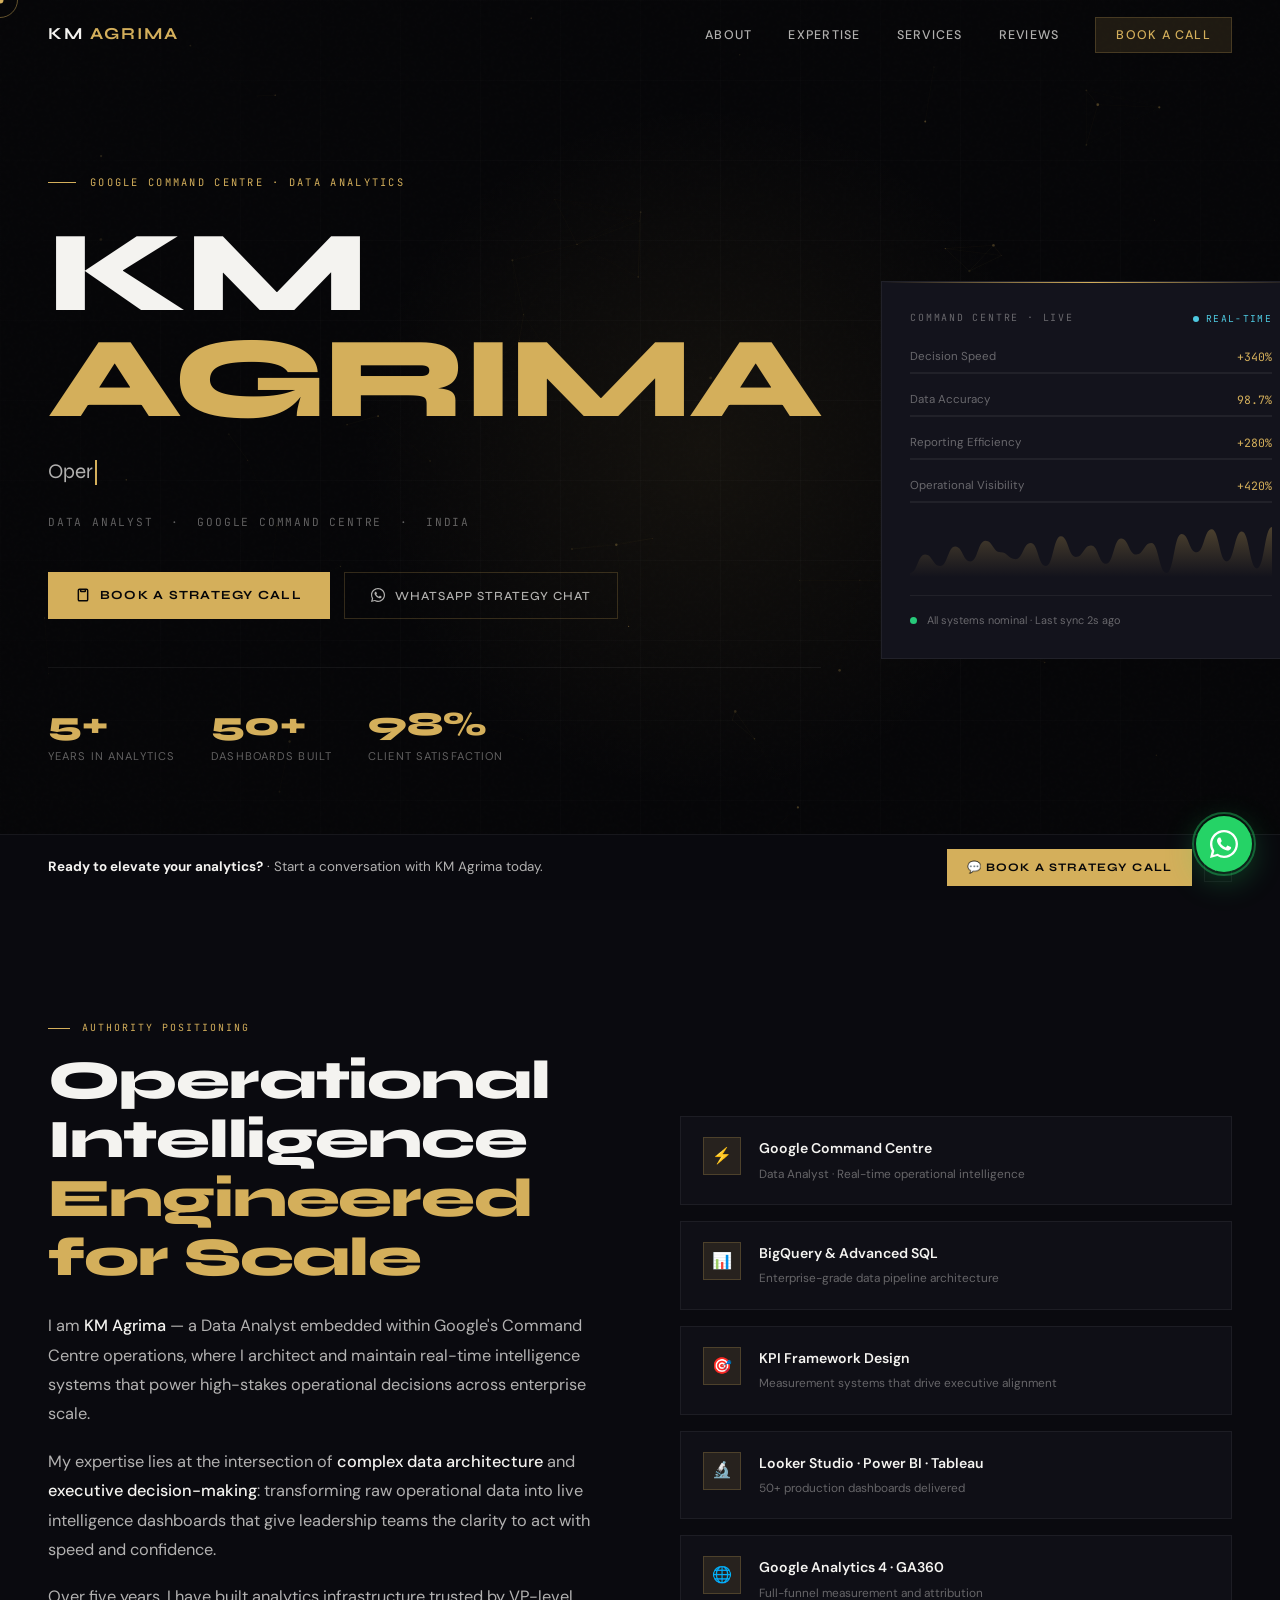
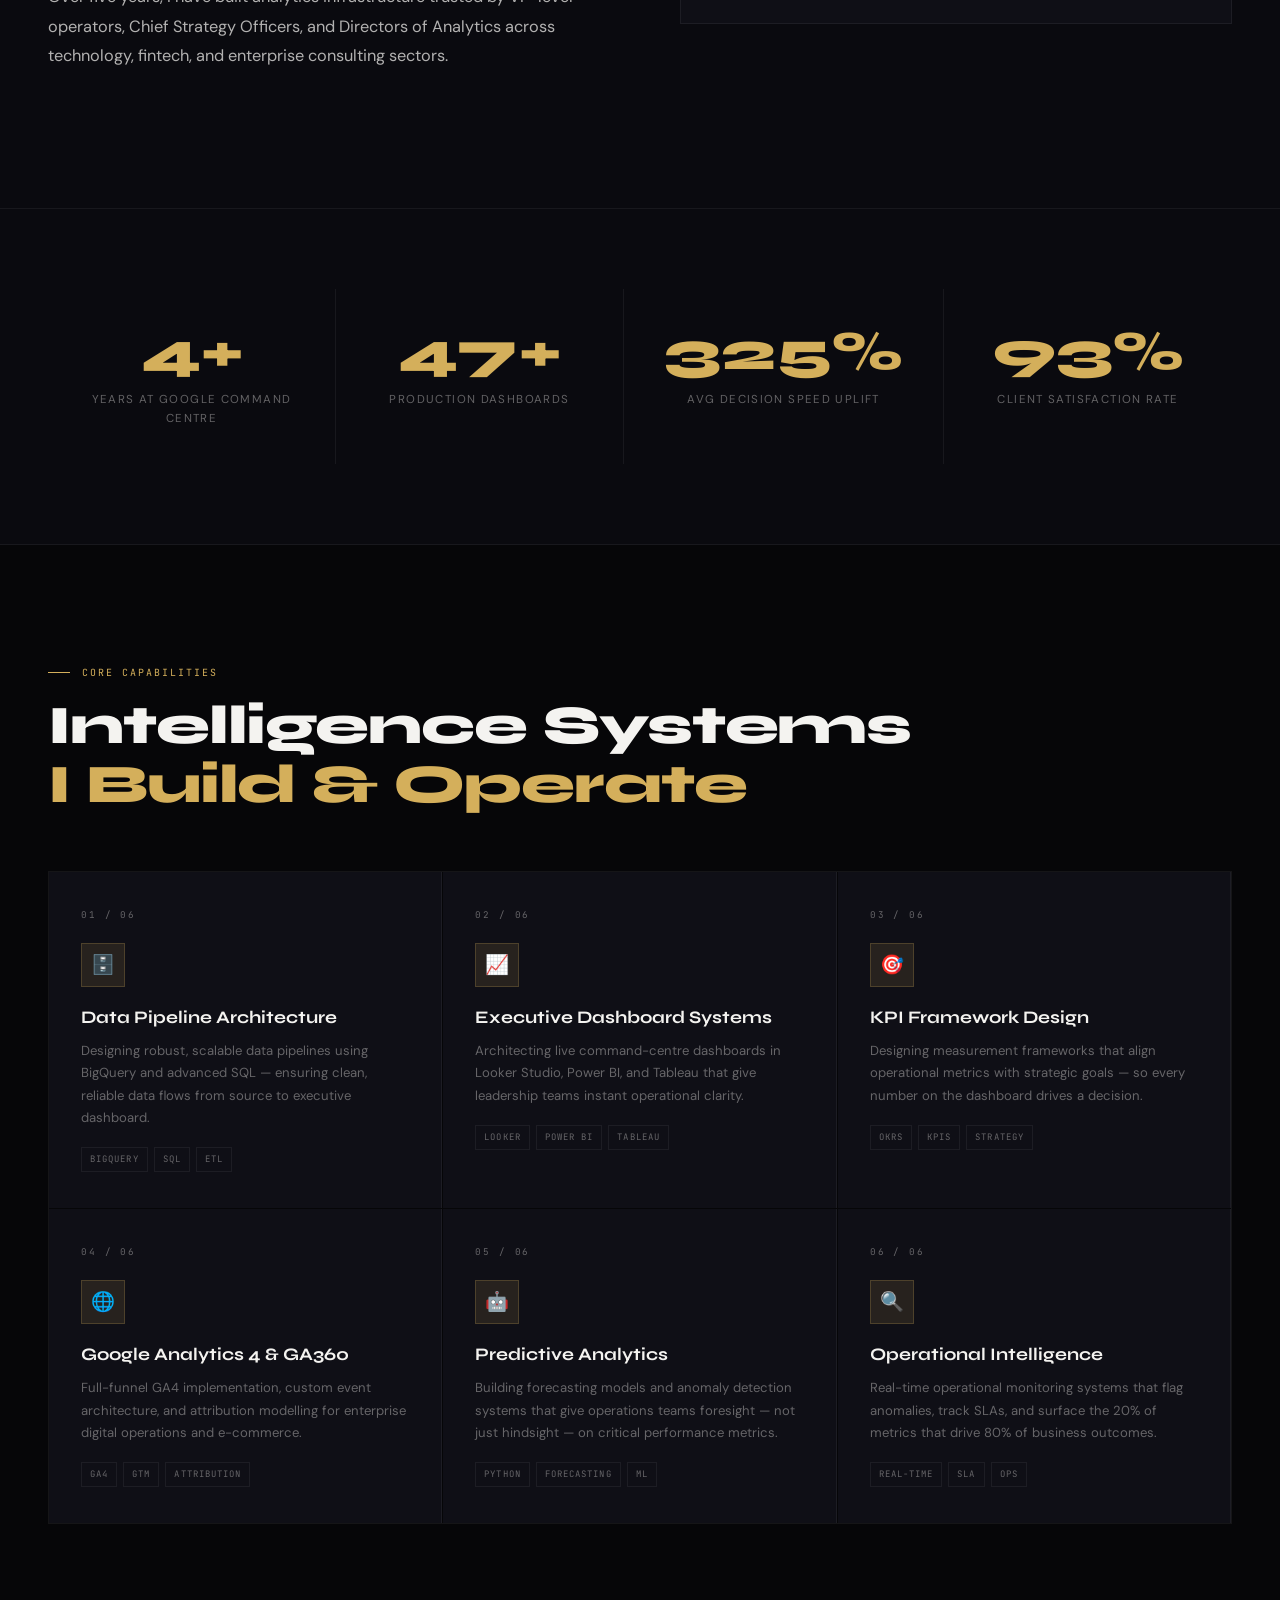
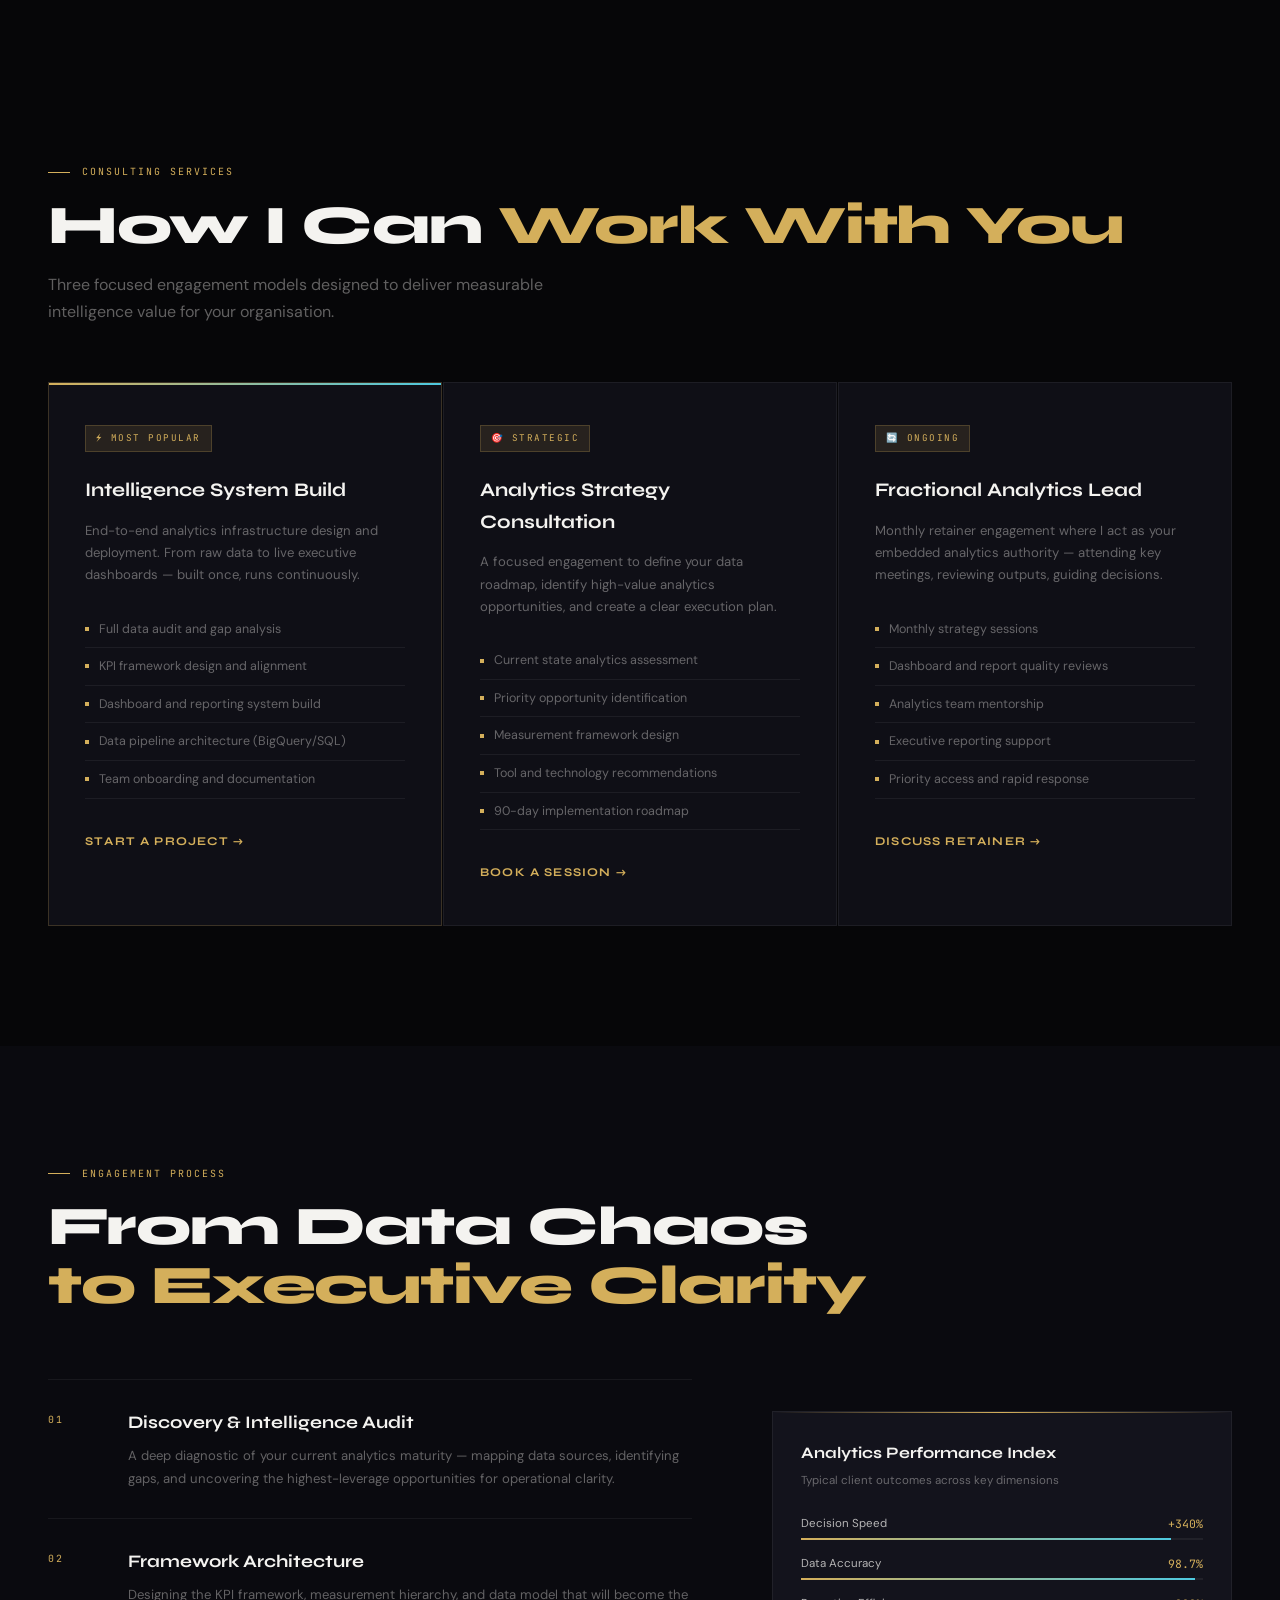
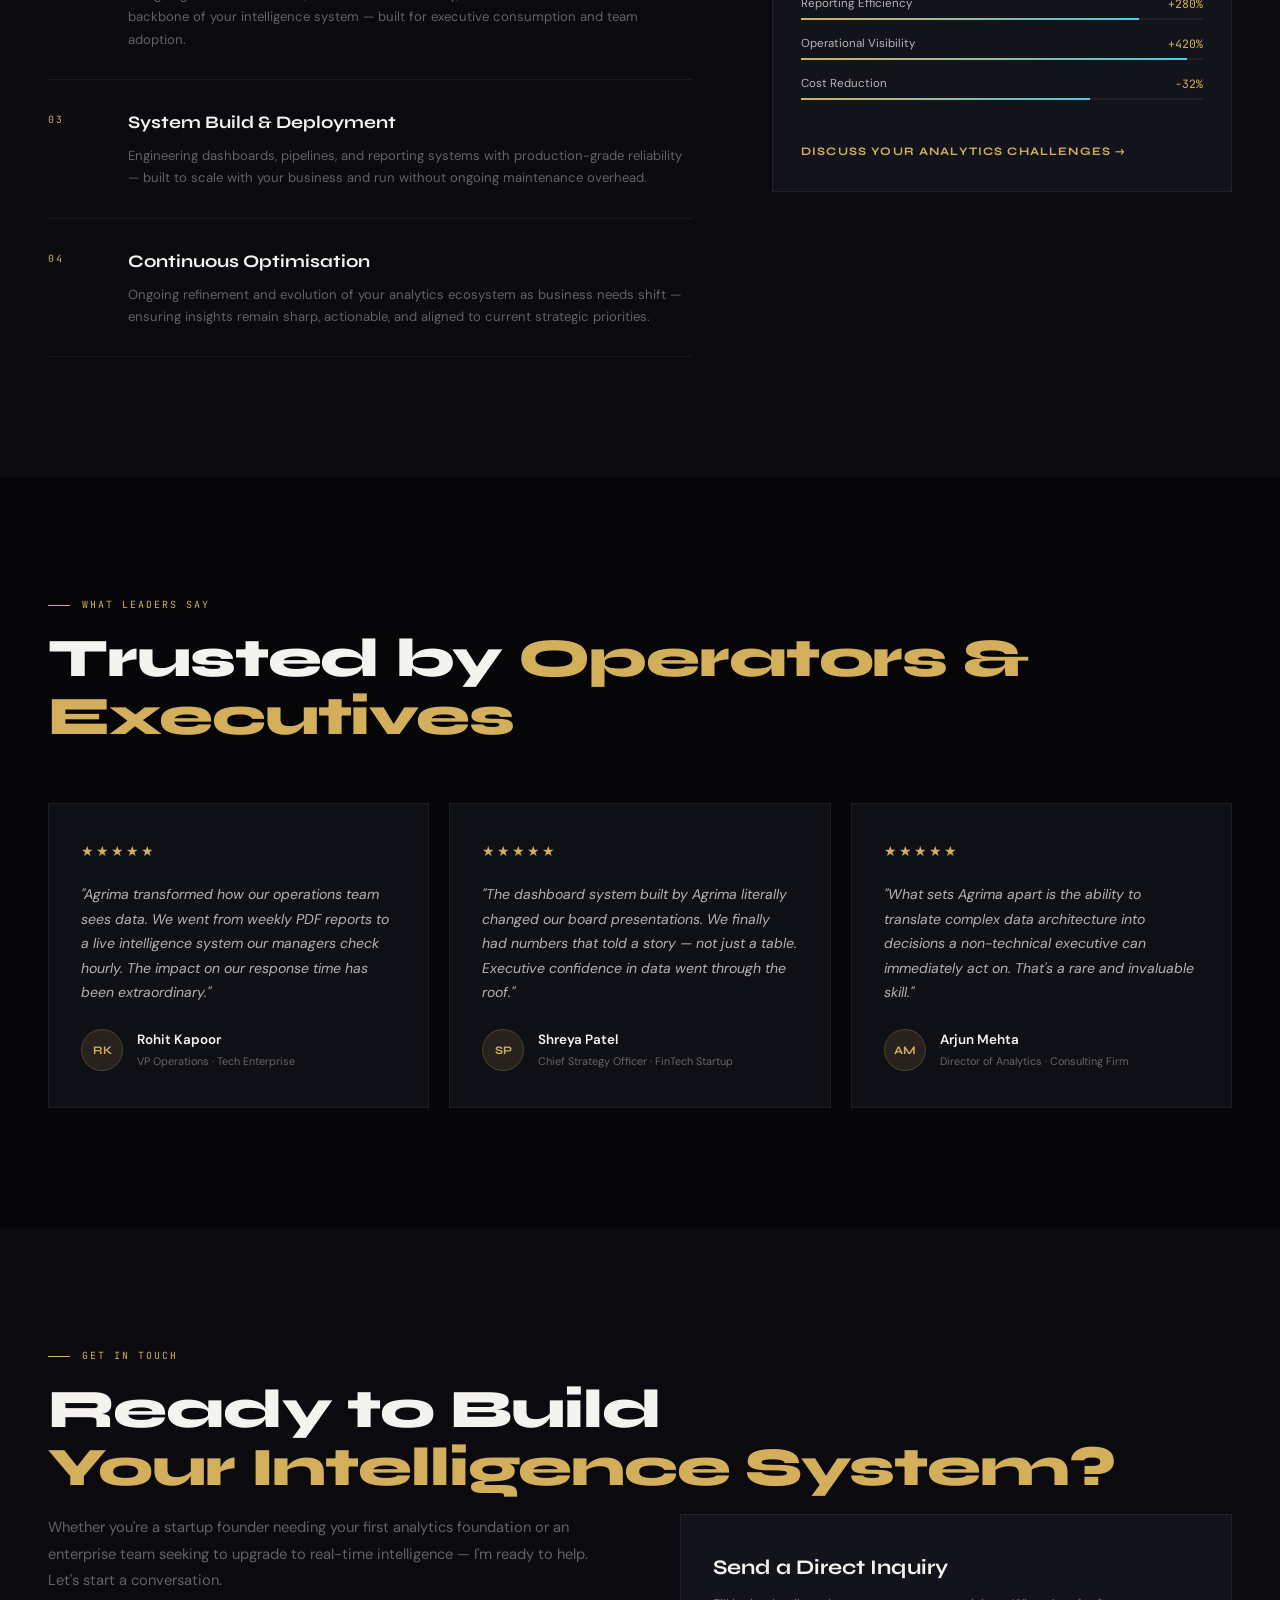
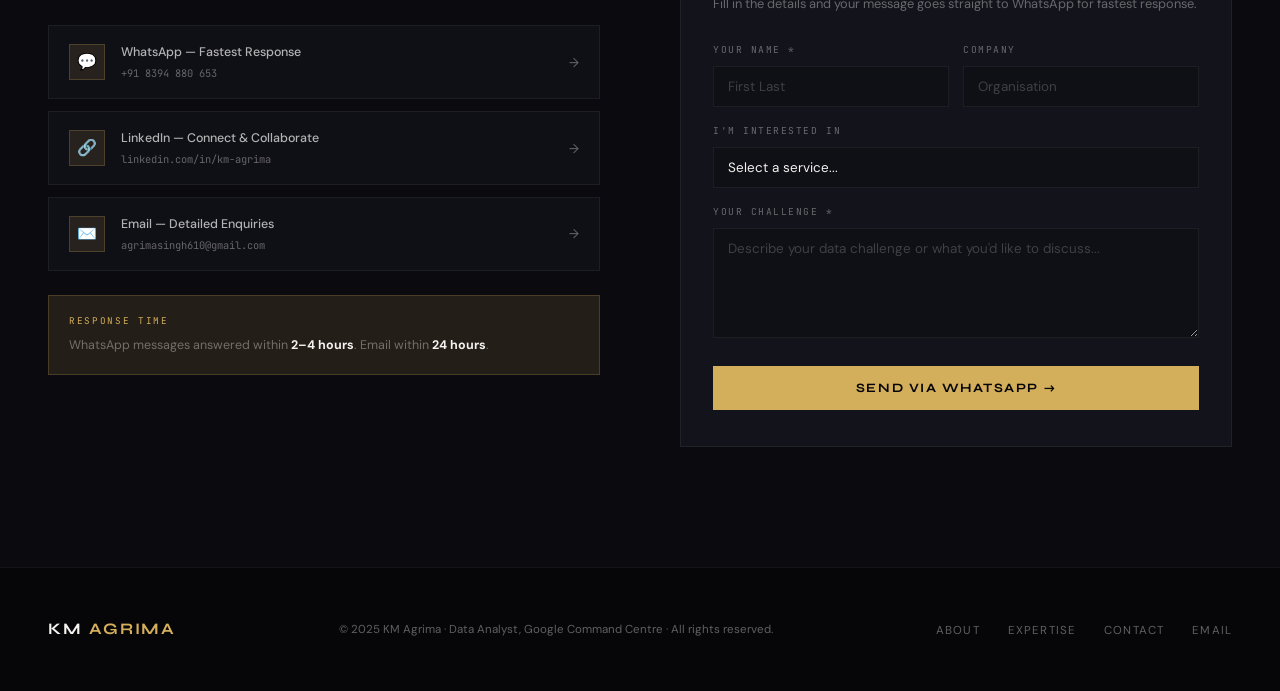
==== commit 74469ca9: "Add files via upload" ====
--- a/index.html
+++ b/index.html
@@ -1,44 +1,898 @@
 <!DOCTYPE html>
 <html lang="en">
 <head>
-  <meta charset="UTF-8">
-  <meta name="viewport" content="width=device-width, initial-scale=1.0">
-  <meta name="description" content="KM Agrima — Data Analyst at Google Command Centre. Premium analytics authority, operational intelligence expert, and real-time decision systems consultant.">
-  <meta name="keywords" content="KM Agrima, data analyst, Google Command Centre, analytics consultant, operational intelligence, business intelligence, data strategy">
-  <meta property="og:title" content="KM Agrima — Data Analyst · Google Command Centre">
-  <meta property="og:description" content="Transforming operational complexity into intelligent business decisions.">
-  <meta property="og:type" content="website">
-  <meta name="robots" content="index, follow">
-  <title>KM Agrima — Data Analyst · Google Command Centre</title>
-  <link rel="preconnect" href="https://fonts.googleapis.com">
-  <link rel="preconnect" href="https://fonts.gstatic.com" crossorigin>
-  <link rel="stylesheet" href="styles.css">
-
-  <!-- JSON-LD Structured Data for AI Search & SEO -->
-  <script type="application/ld+json">
-  {
-    "@context": "https://schema.org",
-    "@type": "Person",
-    "name": "KM Agrima",
-    "jobTitle": "Data Analyst",
-    "worksFor": { "@type": "Organization", "name": "Google Command Centre" },
-    "description": "Premium analytics authority, operational intelligence expert, and real-time decision systems consultant.",
-    "email": "agrimasingh610@gmail.com",
-    "telephone": "+918394880653",
-    "knowsAbout": ["Data Analytics","Business Intelligence","Operational Intelligence","Real-time Decision Systems","Data Strategy","Google Analytics","Enterprise Analytics"]
-  }
-  </script>
+<meta charset="UTF-8">
+<meta name="viewport" content="width=device-width, initial-scale=1.0">
+<meta name="description" content="KM Agrima — Data Analyst at Google Command Centre. Premium analytics authority, operational intelligence expert, and real-time decision systems consultant.">
+<meta property="og:title" content="KM Agrima — Operational Intelligence · Google Command Centre">
+<meta property="og:description" content="Transforming enterprise complexity into executive clarity through real-time analytics systems.">
+<meta property="og:type" content="website">
+<meta name="robots" content="index, follow">
+<title>KM Agrima — Operational Intelligence · Google Command Centre</title>
+<link rel="preconnect" href="https://fonts.googleapis.com">
+<link rel="preconnect" href="https://fonts.gstatic.com" crossorigin>
+<link href="https://fonts.googleapis.com/css2?family=Syne:wght@400;500;600;700;800&family=DM+Sans:ital,opsz,wght@0,9..40,300;0,9..40,400;0,9..40,500;1,9..40,300&family=JetBrains+Mono:wght@300;400;500&display=swap" rel="stylesheet">
+<script type="application/ld+json">
+{"@context":"https://schema.org","@type":"Person","name":"KM Agrima","jobTitle":"Data Analyst","worksFor":{"@type":"Organization","name":"Google Command Centre"},"description":"Premium analytics authority, operational intelligence expert, and real-time decision systems consultant.","email":"agrimasingh610@gmail.com","telephone":"+918394880653"}
+</script>
+<style>
+/* ═══════════════════════════════════════════════
+   ROOT & TOKENS
+═══════════════════════════════════════════════ */
+:root {
+  --black: #060608;
+  --deep: #0a0a0f;
+  --surface: #0f0f16;
+  --panel: #13131c;
+  --border: rgba(255,255,255,0.06);
+  --border-gold: rgba(212,175,91,0.22);
+  --white: #f4f3f0;
+  --white-dim: rgba(244,243,240,0.72);
+  --white-muted: rgba(244,243,240,0.38);
+  --gold: #d4af5b;
+  --gold-bright: #e8c96a;
+  --gold-dim: rgba(212,175,91,0.12);
+  --gold-glow: rgba(212,175,91,0.18);
+  --cyan: #4ec9e0;
+  --cyan-dim: rgba(78,201,224,0.08);
+  --font-display: 'Syne', sans-serif;
+  --font-body: 'DM Sans', sans-serif;
+  --font-mono: 'JetBrains Mono', monospace;
+  --ease-expo: cubic-bezier(0.16, 1, 0.3, 1);
+  --ease-back: cubic-bezier(0.34, 1.56, 0.64, 1);
+}
+
+*,*::before,*::after { box-sizing:border-box; margin:0; padding:0; }
+html { scroll-behavior: smooth; }
+body {
+  background: var(--black);
+  color: var(--white);
+  font-family: var(--font-body);
+  font-size: 16px;
+  line-height: 1.65;
+  overflow-x: hidden;
+  -webkit-font-smoothing: antialiased;
+}
+img { display:block; max-width:100%; }
+a { color: inherit; text-decoration: none; }
+button { cursor:pointer; border:none; background:none; font-family:inherit; }
+ul { list-style:none; }
+
+/* ── LOADER ── */
+#loader {
+  position: fixed; inset: 0; z-index: 99999;
+  background: var(--black);
+  display: flex; flex-direction:column; align-items:center; justify-content:center;
+  transition: opacity 0.8s var(--ease-expo), transform 0.8s var(--ease-expo);
+}
+#loader.out { opacity:0; pointer-events:none; transform: scale(1.04); }
+.loader-name {
+  font-family: var(--font-display);
+  font-size: clamp(2rem, 6vw, 4rem);
+  font-weight: 800;
+  letter-spacing: 0.16em;
+  text-transform: uppercase;
+  color: var(--white);
+  overflow: hidden;
+}
+.loader-name span { color: var(--gold); }
+.loader-bar-wrap {
+  width: 200px; height: 1px;
+  background: rgba(255,255,255,0.08);
+  margin-top: 28px;
+  overflow: hidden;
+}
+.loader-bar {
+  height: 100%;
+  background: linear-gradient(90deg, var(--gold), var(--cyan));
+  width: 0;
+  transition: width 1.8s var(--ease-expo);
+}
+.loader-label {
+  margin-top: 16px;
+  font-family: var(--font-mono);
+  font-size: 0.62rem;
+  letter-spacing: 0.22em;
+  color: var(--white-muted);
+  text-transform: uppercase;
+}
+
+/* ── CURSOR ── */
+.cur-dot {
+  position: fixed; width: 7px; height: 7px;
+  background: var(--gold); border-radius: 50%;
+  pointer-events: none; z-index: 9999;
+  transform: translate(-50%,-50%);
+  transition: opacity 0.2s;
+}
+.cur-ring {
+  position: fixed; width: 36px; height: 36px;
+  border: 1px solid rgba(212,175,91,0.45);
+  border-radius: 50%;
+  pointer-events: none; z-index: 9998;
+  transform: translate(-50%,-50%);
+  transition: width 0.3s var(--ease-expo), height 0.3s var(--ease-expo), border-color 0.3s;
+}
+.cur-ring.hov { width:56px; height:56px; border-color: rgba(212,175,91,0.8); }
+
+/* ── NOISE OVERLAY ── */
+body::before {
+  content:''; position:fixed; inset:0; z-index:1;
+  background-image: url("data:image/svg+xml,%3Csvg viewBox='0 0 256 256' xmlns='http://www.w3.org/2000/svg'%3E%3Cfilter id='n'%3E%3CfeTurbulence type='fractalNoise' baseFrequency='0.9' numOctaves='4' stitchTiles='stitch'/%3E%3C/filter%3E%3Crect width='100%25' height='100%25' filter='url(%23n)' opacity='0.028'/%3E%3C/svg%3E");
+  pointer-events:none; opacity:0.4;
+}
+
+/* ── SCROLLBAR ── */
+::-webkit-scrollbar { width: 3px; }
+::-webkit-scrollbar-track { background: var(--black); }
+::-webkit-scrollbar-thumb { background: var(--gold); border-radius:2px; }
+
+/* ═══════════════════════════════════════════════
+   NAVIGATION
+═══════════════════════════════════════════════ */
+.nav {
+  position: fixed; top:0; left:0; right:0; z-index:900;
+  padding: 20px 48px;
+  display: flex; align-items:center; justify-content:space-between;
+  transition: padding 0.4s var(--ease-expo), background 0.4s;
+}
+.nav.scrolled {
+  padding: 14px 48px;
+  background: rgba(6,6,8,0.88);
+  backdrop-filter: blur(20px) saturate(160%);
+  border-bottom: 1px solid var(--border);
+}
+.nav-logo {
+  font-family: var(--font-display);
+  font-size: 1.05rem; font-weight: 700;
+  letter-spacing: 0.12em; text-transform: uppercase;
+}
+.nav-logo span { color: var(--gold); }
+.nav-links {
+  display: flex; align-items:center; gap: 36px;
+}
+.nav-links a {
+  font-size: 0.78rem; letter-spacing: 0.1em;
+  text-transform: uppercase; color: var(--white-dim);
+  transition: color 0.2s;
+  font-weight: 500;
+}
+.nav-links a:hover { color: var(--white); }
+.nav-cta {
+  padding: 9px 20px;
+  border: 1px solid var(--border-gold);
+  background: var(--gold-dim);
+  color: var(--gold) !important;
+  transition: background 0.2s, border-color 0.2s !important;
+}
+.nav-cta:hover { background: rgba(212,175,91,0.18) !important; border-color: var(--gold) !important; }
+.nav-hamburger {
+  display:none; flex-direction:column; gap:5px; padding:4px;
+}
+.nav-hamburger span {
+  width:22px; height:1.5px; background:var(--white-dim); display:block;
+  transition: transform 0.3s, opacity 0.3s;
+}
+
+/* ── MOBILE MENU ── */
+.mob-menu {
+  position:fixed; inset:0; z-index:950;
+  background: rgba(6,6,8,0.97);
+  backdrop-filter: blur(24px);
+  display:flex; flex-direction:column; align-items:center; justify-content:center; gap:32px;
+  opacity:0; pointer-events:none;
+  transition: opacity 0.4s var(--ease-expo);
+}
+.mob-menu.open { opacity:1; pointer-events:all; }
+.mob-menu a {
+  font-family: var(--font-display); font-size:clamp(1.6rem,6vw,2.4rem);
+  font-weight:700; letter-spacing:0.06em; text-transform:uppercase;
+  color: var(--white-dim); transition:color 0.2s;
+}
+.mob-menu a:hover { color: var(--gold); }
+.mob-close {
+  position:absolute; top:28px; right:32px;
+  color: var(--white-dim); font-size:1.3rem;
+}
+
+/* ═══════════════════════════════════════════════
+   HERO
+═══════════════════════════════════════════════ */
+.hero {
+  min-height: 100vh; position:relative;
+  display:flex; align-items:center;
+  overflow:hidden;
+  padding: 120px 48px 80px;
+}
+.hero-canvas {
+  position:absolute; inset:0; z-index:0;
+}
+canvas#heroCanvas {
+  position:absolute; inset:0; width:100%; height:100%;
+}
+.hero-grid {
+  position:absolute; inset:0;
+  background-image:
+    linear-gradient(rgba(255,255,255,0.024) 1px, transparent 1px),
+    linear-gradient(90deg, rgba(255,255,255,0.024) 1px, transparent 1px);
+  background-size: 80px 80px;
+  mask-image: radial-gradient(ellipse 80% 80% at 50% 50%, black 40%, transparent 100%);
+}
+.hero-vignette {
+  position:absolute; inset:0;
+  background: radial-gradient(ellipse 70% 70% at 70% 50%, transparent 0%, rgba(6,6,8,0.6) 100%);
+}
+.hero-glow {
+  position:absolute;
+  width: 700px; height: 700px;
+  background: radial-gradient(circle, rgba(212,175,91,0.07) 0%, transparent 70%);
+  top: 50%; left: 55%;
+  transform: translate(-50%,-50%);
+  pointer-events:none;
+}
+.hero-inner {
+  position:relative; z-index:2;
+  max-width: 1320px; margin: 0 auto; width:100%;
+  display:grid; grid-template-columns:1fr 420px; gap:60px; align-items:center;
+}
+.hero-eyebrow {
+  display:flex; align-items:center; gap:14px; margin-bottom:28px;
+}
+.hero-eyebrow-line {
+  width:28px; height:1px; background: var(--gold);
+}
+.hero-eyebrow-text {
+  font-family: var(--font-mono); font-size:0.65rem;
+  letter-spacing:0.22em; text-transform:uppercase;
+  color: var(--gold);
+}
+.hero-name {
+  font-family: var(--font-display);
+  font-size: clamp(3.4rem, 9vw, 7.2rem);
+  font-weight: 800;
+  letter-spacing: -0.02em;
+  line-height: 0.92;
+  text-transform: uppercase;
+  margin-bottom: 24px;
+}
+.hero-name-gold { color: var(--gold); }
+.hero-headline {
+  font-family: var(--font-display);
+  font-size: clamp(1rem, 2.4vw, 1.3rem);
+  font-weight: 400;
+  color: var(--white-dim);
+  line-height: 1.5;
+  min-height: 2.4em;
+  margin-bottom: 8px;
+}
+.hero-cursor {
+  display:inline-block; width:2px; height:1.2em;
+  background: var(--gold); margin-left:2px;
+  vertical-align:middle;
+  animation: blink 1s step-end infinite;
+}
+@keyframes blink { 0%,100%{opacity:1} 50%{opacity:0} }
+.hero-role {
+  font-family: var(--font-mono); font-size:0.7rem;
+  letter-spacing:0.16em; color:var(--white-muted);
+  text-transform:uppercase; margin-bottom:40px;
+}
+.hero-actions {
+  display:flex; gap:14px; flex-wrap:wrap; margin-bottom:48px;
+}
+.btn-primary {
+  display:inline-flex; align-items:center; gap:10px;
+  padding:13px 28px;
+  background: var(--gold);
+  color: var(--black);
+  font-family: var(--font-display); font-size:0.78rem;
+  font-weight:700; letter-spacing:0.1em; text-transform:uppercase;
+  transition: background 0.2s, transform 0.2s;
+  position:relative; overflow:hidden;
+}
+.btn-primary::before {
+  content:''; position:absolute; inset:0;
+  background: linear-gradient(135deg, rgba(255,255,255,0.15), transparent);
+  opacity:0; transition:opacity 0.2s;
+}
+.btn-primary:hover { background: var(--gold-bright); transform:translateY(-2px); }
+.btn-primary:hover::before { opacity:1; }
+.btn-secondary {
+  display:inline-flex; align-items:center; gap:10px;
+  padding:12px 26px;
+  border: 1px solid var(--border-gold);
+  background: transparent; color: var(--white-dim);
+  font-family: var(--font-display); font-size:0.78rem;
+  font-weight:500; letter-spacing:0.08em; text-transform:uppercase;
+  transition: border-color 0.2s, color 0.2s, transform 0.2s;
+}
+.btn-secondary:hover { border-color:var(--gold); color:var(--gold); transform:translateY(-2px); }
+.hero-stats {
+  display:flex; gap:36px;
+  padding-top:40px;
+  border-top:1px solid var(--border);
+}
+.hero-stat-num {
+  font-family: var(--font-display); font-size:2.1rem;
+  font-weight:800; color:var(--white); line-height:1;
+}
+.hero-stat-gold { color: var(--gold); }
+.hero-stat-label {
+  font-size:0.7rem; letter-spacing:0.1em;
+  color:var(--white-muted); text-transform:uppercase; margin-top:6px;
+}
+
+/* HERO RIGHT – live dashboard card */
+.hero-card {
+  background: var(--panel);
+  border: 1px solid var(--border);
+  padding: 28px;
+  position:relative; overflow:hidden;
+}
+.hero-card::before {
+  content:''; position:absolute; top:0; left:0; right:0; height:1px;
+  background: linear-gradient(90deg, transparent, var(--gold), transparent);
+}
+.hero-card-header {
+  display:flex; justify-content:space-between; align-items:center;
+  margin-bottom:20px;
+}
+.hero-card-title {
+  font-family: var(--font-mono); font-size:0.62rem;
+  letter-spacing:0.18em; text-transform:uppercase; color:var(--white-muted);
+}
+.hero-card-live {
+  display:flex; align-items:center; gap:7px;
+  font-family:var(--font-mono); font-size:0.6rem;
+  letter-spacing:0.14em; text-transform:uppercase; color:var(--cyan);
+}
+.hero-card-live-dot {
+  width:6px; height:6px; border-radius:50%;
+  background:var(--cyan);
+  animation: pulse-live 2s ease-in-out infinite;
+}
+@keyframes pulse-live { 0%,100%{opacity:1;transform:scale(1)} 50%{opacity:0.4;transform:scale(1.4)} }
+.dash-metric {
+  margin-bottom:16px;
+}
+.dash-metric-row {
+  display:flex; justify-content:space-between; align-items:center;
+  margin-bottom:6px;
+}
+.dash-metric-label { font-size:0.72rem; color:var(--white-muted); }
+.dash-metric-val { font-family:var(--font-mono); font-size:0.72rem; color:var(--gold); }
+.dash-bar-track {
+  height:2px; background:rgba(255,255,255,0.06); overflow:hidden;
+}
+.dash-bar-fill {
+  height:100%;
+  background: linear-gradient(90deg, var(--gold), var(--cyan));
+  width:0; transition: width 1.6s var(--ease-expo);
+}
+.dash-bar-fill.go { width: var(--w); }
+.dash-mini-chart {
+  margin-top:20px; height:54px; position:relative;
+}
+.dash-mini-chart svg { width:100%; height:100%; }
+.hero-card-footer {
+  margin-top:18px; padding-top:16px; border-top:1px solid var(--border);
+  display:flex; align-items:center; gap:10px;
+}
+.hero-card-footer-dot { width:7px;height:7px;border-radius:50%;background:#27c97a; flex-shrink:0; }
+.hero-card-footer-text { font-size:0.68rem; color:var(--white-muted); }
+
+/* ═══════════════════════════════════════════════
+   SECTION BASE
+═══════════════════════════════════════════════ */
+section { position:relative; }
+.container { max-width:1320px; margin:0 auto; padding:0 48px; }
+.section-pad { padding:120px 0; }
+.sec-eyebrow {
+  display:flex; align-items:center; gap:12px; margin-bottom:16px;
+}
+.sec-eyebrow-line { width:22px; height:1px; background:var(--gold); }
+.sec-eyebrow-text {
+  font-family:var(--font-mono); font-size:0.62rem;
+  letter-spacing:0.2em; text-transform:uppercase; color:var(--gold);
+}
+.sec-title {
+  font-family:var(--font-display);
+  font-size: clamp(2rem, 5vw, 3.4rem);
+  font-weight:800; letter-spacing:-0.02em; line-height:1.08;
+  margin-bottom:16px;
+}
+.sec-title em { font-style:normal; color:var(--gold); }
+.sec-desc {
+  font-size:1rem; color:var(--white-muted); max-width:520px; line-height:1.7;
+}
+
+/* ── REVEAL ── */
+.reveal { opacity:0; transform:translateY(28px); transition:opacity 0.7s var(--ease-expo), transform 0.7s var(--ease-expo); }
+.reveal.on { opacity:1; transform:translateY(0); }
+.reveal-d1 { transition-delay:0.1s; }
+.reveal-d2 { transition-delay:0.2s; }
+.reveal-d3 { transition-delay:0.3s; }
+.reveal-d4 { transition-delay:0.4s; }
+
+/* ═══════════════════════════════════════════════
+   ABOUT
+═══════════════════════════════════════════════ */
+.about { background:var(--deep); padding:120px 0; }
+.about-inner {
+  display:grid; grid-template-columns:1fr 1fr; gap:80px; align-items:center;
+}
+.about-left {}
+.about-body {
+  font-size:1.02rem; color:var(--white-dim);
+  line-height:1.8; margin-top:24px;
+}
+.about-body p { margin-bottom:18px; }
+.about-body strong { color:var(--white); font-weight:500; }
+.about-right {}
+.credential-list { margin-top:32px; display:flex; flex-direction:column; gap:16px; }
+.credential {
+  display:flex; gap:18px; align-items:flex-start;
+  padding:20px 22px;
+  background:var(--surface);
+  border:1px solid var(--border);
+  transition: border-color 0.2s, transform 0.2s;
+}
+.credential:hover { border-color:var(--border-gold); transform:translateX(4px); }
+.credential-icon {
+  width:38px; height:38px; flex-shrink:0;
+  background:var(--gold-dim); border:1px solid var(--border-gold);
+  display:flex; align-items:center; justify-content:center;
+  font-size:1rem;
+}
+.credential-title { font-weight:600; font-size:0.88rem; margin-bottom:4px; }
+.credential-sub { font-size:0.74rem; color:var(--white-muted); }
+
+/* ═══════════════════════════════════════════════
+   EXPERTISE GRID
+═══════════════════════════════════════════════ */
+.expertise { padding:120px 0; }
+.expertise-grid {
+  display:grid; grid-template-columns:repeat(3,1fr); gap:1px;
+  border:1px solid var(--border); margin-top:56px;
+}
+.exp-card {
+  padding:36px 32px;
+  background:var(--surface);
+  border-right:1px solid var(--border);
+  transition: background 0.3s;
+  position:relative; overflow:hidden;
+}
+.exp-card:hover { background:var(--panel); }
+.exp-card::after {
+  content:''; position:absolute; bottom:0; left:0; right:0; height:2px;
+  background: linear-gradient(90deg, var(--gold), var(--cyan));
+  transform:scaleX(0); transform-origin:left;
+  transition:transform 0.4s var(--ease-expo);
+}
+.exp-card:hover::after { transform:scaleX(1); }
+.exp-num {
+  font-family:var(--font-mono); font-size:0.58rem;
+  letter-spacing:0.2em; color:var(--white-muted);
+  text-transform:uppercase; margin-bottom:20px;
+}
+.exp-icon {
+  width:44px; height:44px;
+  background:var(--gold-dim); border:1px solid var(--border-gold);
+  display:flex; align-items:center; justify-content:center;
+  font-size:1.2rem; margin-bottom:20px;
+}
+.exp-title {
+  font-family:var(--font-display); font-size:1.1rem;
+  font-weight:700; margin-bottom:12px; line-height:1.2;
+}
+.exp-body { font-size:0.82rem; color:var(--white-muted); line-height:1.7; }
+.exp-tags { display:flex; flex-wrap:wrap; gap:6px; margin-top:18px; }
+.exp-tag {
+  font-family:var(--font-mono); font-size:0.56rem;
+  letter-spacing:0.12em; text-transform:uppercase;
+  padding:4px 8px; border:1px solid var(--border); color:var(--white-muted);
+}
+
+/* ═══════════════════════════════════════════════
+   METRICS / COUNTER STRIP
+═══════════════════════════════════════════════ */
+.metrics {
+  background:var(--deep); padding:80px 0;
+  border-top:1px solid var(--border); border-bottom:1px solid var(--border);
+}
+.metrics-grid {
+  display:grid; grid-template-columns:repeat(4,1fr);
+  divide-border: var(--border);
+}
+.metric-item {
+  padding:36px 40px;
+  border-right:1px solid var(--border);
+  text-align:center;
+}
+.metric-item:last-child { border-right:none; }
+.metric-num {
+  font-family:var(--font-display); font-size:clamp(2.4rem,5vw,3.4rem);
+  font-weight:800; color:var(--gold); line-height:1;
+}
+.metric-label {
+  font-size:0.72rem; letter-spacing:0.12em;
+  color:var(--white-muted); text-transform:uppercase; margin-top:10px;
+}
+
+/* ═══════════════════════════════════════════════
+   SERVICES
+═══════════════════════════════════════════════ */
+.services { padding:120px 0; }
+.services-grid { display:grid; grid-template-columns:repeat(3,1fr); gap:1px; margin-top:56px; }
+.svc-card {
+  background:var(--surface); padding:40px 36px;
+  border:1px solid var(--border); position:relative;
+  transition:background 0.3s, border-color 0.3s;
+}
+.svc-card:hover { background:var(--panel); border-color:var(--border-gold); }
+.svc-card.featured { border-color:var(--border-gold); }
+.svc-card.featured::before {
+  content:''; position:absolute; top:0; left:0; right:0; height:2px;
+  background: linear-gradient(90deg, var(--gold), var(--cyan));
+}
+.svc-badge {
+  display:inline-block;
+  font-family:var(--font-mono); font-size:0.58rem;
+  letter-spacing:0.16em; text-transform:uppercase;
+  padding:5px 10px; background:var(--gold-dim); border:1px solid var(--border-gold);
+  color:var(--gold); margin-bottom:22px;
+}
+.svc-title { font-family:var(--font-display); font-size:1.2rem; font-weight:700; margin-bottom:14px; }
+.svc-body { font-size:0.82rem; color:var(--white-muted); line-height:1.7; margin-bottom:24px; }
+.svc-list { margin-bottom:28px; }
+.svc-list li {
+  font-size:0.78rem; color:var(--white-muted); padding:8px 0;
+  border-bottom:1px solid var(--border);
+  display:flex; align-items:center; gap:10px;
+}
+.svc-list li::before { content:''; width:4px;height:4px;background:var(--gold);flex-shrink:0; }
+.svc-cta {
+  font-family:var(--font-display); font-size:0.74rem;
+  font-weight:700; letter-spacing:0.1em; text-transform:uppercase;
+  color:var(--gold);
+  transition:letter-spacing 0.2s;
+}
+.svc-cta:hover { letter-spacing:0.2em; }
+
+/* ═══════════════════════════════════════════════
+   PROCESS
+═══════════════════════════════════════════════ */
+.process { background:var(--deep); padding:120px 0; }
+.process-inner {
+  display:grid; grid-template-columns:1fr 460px; gap:80px; align-items:start;
+}
+.process-steps { margin-top:48px; }
+.process-step {
+  display:grid; grid-template-columns:56px 1fr;
+  gap:24px; padding:28px 0;
+  border-bottom:1px solid var(--border);
+}
+.process-step:first-child { border-top:1px solid var(--border); }
+.step-num {
+  font-family:var(--font-mono); font-size:0.62rem;
+  letter-spacing:0.18em; color:var(--gold); padding-top:4px;
+}
+.step-title {
+  font-family:var(--font-display); font-size:1.1rem;
+  font-weight:700; margin-bottom:8px;
+}
+.step-body { font-size:0.82rem; color:var(--white-muted); line-height:1.7; }
+
+/* process visual */
+.process-visual-card {
+  background:var(--panel);
+  border:1px solid var(--border); padding:28px;
+  position:relative; overflow:hidden; margin-top:80px;
+  /* sticky within the grid */
+  position:sticky; top:100px;
+}
+.process-visual-card::before {
+  content:''; position:absolute; top:0; left:0; right:0; height:1px;
+  background:linear-gradient(90deg,transparent,var(--gold),transparent);
+}
+.pvc-title { font-family:var(--font-display); font-size:1rem; font-weight:700; margin-bottom:4px; }
+.pvc-sub { font-size:0.72rem; color:var(--white-muted); margin-bottom:24px; }
+.data-row { margin-bottom:14px; }
+.data-row-head { display:flex; justify-content:space-between; margin-bottom:5px; }
+.data-row-label { font-size:0.72rem; color:var(--white-dim); }
+.data-row-val { font-family:var(--font-mono); font-size:0.72rem; color:var(--gold); }
+.data-track { height:2px; background:rgba(255,255,255,0.06); }
+.data-fill {
+  height:100%;
+  background:linear-gradient(90deg,var(--gold),var(--cyan));
+  width:0; transition:width 1.6s var(--ease-expo);
+}
+.data-fill.go { width:var(--w); }
+.pvc-cta {
+  margin-top:28px; display:inline-flex; align-items:center; gap:8px;
+  font-family:var(--font-display); font-size:0.72rem;
+  font-weight:700; letter-spacing:0.1em; text-transform:uppercase;
+  color:var(--gold);
+}
+
+/* ═══════════════════════════════════════════════
+   TESTIMONIALS
+═══════════════════════════════════════════════ */
+.testimonials { padding:120px 0; }
+.test-grid {
+  display:grid; grid-template-columns:repeat(3,1fr); gap:20px; margin-top:56px;
+}
+.test-card {
+  background:var(--surface); padding:36px 32px;
+  border:1px solid var(--border);
+  transition:border-color 0.2s, transform 0.2s;
+}
+.test-card:hover { border-color:var(--border-gold); transform:translateY(-4px); }
+.test-stars { color:var(--gold); font-size:0.9rem; letter-spacing:2px; margin-bottom:18px; }
+.test-text { font-size:0.88rem; color:var(--white-dim); line-height:1.75; margin-bottom:24px; font-style:italic; }
+.test-author { display:flex; align-items:center; gap:14px; }
+.test-avatar {
+  width:42px; height:42px; border-radius:50%;
+  background:var(--gold-dim); border:1px solid var(--border-gold);
+  display:flex; align-items:center; justify-content:center;
+  font-family:var(--font-display); font-size:0.72rem;
+  font-weight:700; color:var(--gold);
+}
+.test-name { font-weight:600; font-size:0.84rem; }
+.test-role { font-size:0.68rem; color:var(--white-muted); margin-top:2px; }
+
+/* ═══════════════════════════════════════════════
+   CONTACT
+═══════════════════════════════════════════════ */
+.contact { background:var(--deep); padding:120px 0; }
+.contact-inner { display:grid; grid-template-columns:1fr 1fr; gap:80px; }
+.contact-channels { margin-top:32px; display:flex; flex-direction:column; gap:12px; }
+.contact-ch {
+  display:flex; align-items:center; gap:16px; padding:16px 20px;
+  background:var(--surface); border:1px solid var(--border);
+  transition:border-color 0.2s, transform 0.2s;
+}
+.contact-ch:hover { border-color:var(--border-gold); transform:translateX(4px); }
+.contact-ch-icon {
+  width:36px; height:36px; flex-shrink:0;
+  background:var(--gold-dim); border:1px solid var(--border-gold);
+  display:flex; align-items:center; justify-content:center; font-size:1rem;
+}
+.contact-ch-name { font-size:0.78rem; font-weight:500; color:var(--white-dim); }
+.contact-ch-val { font-family:var(--font-mono); font-size:0.65rem; color:var(--white-muted); margin-top:2px; }
+.contact-ch-arrow { margin-left:auto; color:var(--white-muted); font-size:0.8rem; }
+.resp-note {
+  margin-top:24px; padding:18px 20px;
+  background:var(--gold-dim); border:1px solid var(--border-gold);
+}
+.resp-note-label {
+  font-family:var(--font-mono); font-size:0.58rem;
+  letter-spacing:0.18em; text-transform:uppercase; color:var(--gold); margin-bottom:6px;
+}
+.resp-note-text { font-size:0.78rem; color:var(--white-muted); }
+
+/* form */
+.form-wrap {
+  background:var(--panel); border:1px solid var(--border); padding:36px 32px;
+}
+.form-title { font-family:var(--font-display); font-size:1.3rem; font-weight:700; margin-bottom:8px; }
+.form-sub { font-size:0.8rem; color:var(--white-muted); margin-bottom:28px; }
+.form-row { display:grid; grid-template-columns:1fr 1fr; gap:14px; }
+.form-group { margin-bottom:16px; }
+.form-label {
+  display:block; font-family:var(--font-mono); font-size:0.6rem;
+  letter-spacing:0.16em; text-transform:uppercase;
+  color:var(--white-muted); margin-bottom:8px;
+}
+.form-input, .form-select, .form-textarea {
+  width:100%; padding:11px 14px;
+  background:var(--surface); border:1px solid var(--border);
+  color:var(--white); font-family:var(--font-body); font-size:0.84rem;
+  outline:none; transition:border-color 0.2s;
+  appearance:none; -webkit-appearance:none;
+}
+.form-input:focus, .form-select:focus, .form-textarea:focus { border-color:var(--gold); }
+.form-input::placeholder, .form-textarea::placeholder { color:rgba(255,255,255,0.2); }
+.form-textarea { min-height:110px; resize:vertical; }
+.form-submit {
+  width:100%; padding:14px;
+  background:var(--gold); color:var(--black);
+  font-family:var(--font-display); font-size:0.8rem;
+  font-weight:700; letter-spacing:0.12em; text-transform:uppercase;
+  transition:background 0.2s, transform 0.2s;
+  margin-top:4px;
+}
+.form-submit:hover { background:var(--gold-bright); transform:translateY(-2px); }
+
+/* ═══════════════════════════════════════════════
+   FOOTER
+═══════════════════════════════════════════════ */
+.footer {
+  background:var(--black);
+  border-top:1px solid var(--border); padding:48px 0;
+}
+.footer-inner {
+  display:flex; align-items:center; justify-content:space-between;
+  flex-wrap:wrap; gap:20px;
+}
+.footer-logo {
+  font-family:var(--font-display); font-size:1rem;
+  font-weight:700; letter-spacing:0.12em; text-transform:uppercase;
+}
+.footer-logo span { color:var(--gold); }
+.footer-copy { font-size:0.72rem; color:var(--white-muted); }
+.footer-links { display:flex; gap:28px; }
+.footer-links a {
+  font-size:0.72rem; letter-spacing:0.1em; text-transform:uppercase;
+  color:var(--white-muted); transition:color 0.2s;
+}
+.footer-links a:hover { color:var(--gold); }
+
+/* ── FLOATING WA ── */
+.wa-float {
+  position:fixed; bottom:28px; right:28px; z-index:800;
+}
+.wa-float-btn {
+  width:56px; height:56px;
+  background:#25D366; border-radius:50%;
+  display:flex; align-items:center; justify-content:center;
+  box-shadow:0 8px 32px rgba(37,211,102,0.3);
+  transition:transform 0.2s;
+  position:relative;
+}
+.wa-float-btn:hover { transform:scale(1.1); }
+.wa-float-btn svg { width:28px;height:28px;fill:white; }
+.wa-pulse {
+  position:absolute; inset:-4px; border-radius:50%;
+  border:2px solid rgba(37,211,102,0.4);
+  animation:wapulse 2.2s ease-out infinite;
+}
+@keyframes wapulse { 0%{transform:scale(1);opacity:1} 100%{transform:scale(1.7);opacity:0} }
+.wa-tooltip {
+  position:absolute; right:64px; bottom:50%;
+  transform:translateY(50%);
+  background:var(--panel); border:1px solid var(--border);
+  padding:8px 14px; white-space:nowrap;
+  font-size:0.7rem; color:var(--white-dim);
+  pointer-events:none; opacity:0;
+  transition:opacity 0.2s;
+}
+.wa-float:hover .wa-tooltip { opacity:1; }
+
+/* ── STICKY BAR ── */
+.sticky-cta {
+  position:fixed; bottom:0; left:0; right:0; z-index:700;
+  background:rgba(10,10,15,0.96); backdrop-filter:blur(20px);
+  border-top:1px solid var(--border);
+  padding:14px 48px;
+  display:flex; align-items:center; justify-content:space-between;
+  transform:translateY(100%); transition:transform 0.4s var(--ease-expo);
+}
+.sticky-cta.vis { transform:translateY(0); }
+.sticky-text { font-size:0.84rem; color:var(--white-dim); }
+.sticky-text strong { color:var(--white); }
+.sticky-actions { display:flex; align-items:center; gap:12px; }
+.sticky-btn {
+  padding:9px 20px;
+  background:var(--gold); color:var(--black);
+  font-family:var(--font-display); font-size:0.72rem;
+  font-weight:700; letter-spacing:0.1em; text-transform:uppercase;
+  transition:background 0.2s;
+}
+.sticky-btn:hover { background:var(--gold-bright); }
+.sticky-dismiss {
+  width:28px;height:28px;
+  border:1px solid var(--border); color:var(--white-muted);
+  display:flex; align-items:center; justify-content:center;
+  font-size:0.8rem;
+}
+
+/* ── WA POPUP ── */
+.wa-overlay {
+  position:fixed; inset:0; z-index:9000;
+  background:rgba(0,0,0,0.7); backdrop-filter:blur(8px);
+  display:flex; align-items:center; justify-content:center;
+  opacity:0; pointer-events:none;
+  transition:opacity 0.3s;
+}
+.wa-overlay.open { opacity:1; pointer-events:all; }
+.wa-popup {
+  background:var(--panel); border:1px solid var(--border);
+  padding:40px 36px; max-width:460px; width:calc(100% - 40px);
+  position:relative;
+  transform:translateY(20px);
+  transition:transform 0.4s var(--ease-expo);
+}
+.wa-overlay.open .wa-popup { transform:translateY(0); }
+.wa-popup::before {
+  content:''; position:absolute; top:0; left:0; right:0; height:1px;
+  background:linear-gradient(90deg,transparent,var(--gold),transparent);
+}
+.wa-popup-close {
+  position:absolute; top:16px; right:16px;
+  color:var(--white-muted); font-size:1rem;
+  transition:color 0.2s;
+}
+.wa-popup-close:hover { color:var(--white); }
+.wa-popup-title {
+  font-family:var(--font-display); font-size:1.5rem;
+  font-weight:800; margin-bottom:8px;
+}
+.wa-popup-desc { font-size:0.82rem; color:var(--white-muted); margin-bottom:24px; }
+.wa-opts { display:flex; flex-direction:column; gap:8px; }
+.wa-opt {
+  display:flex; align-items:center; gap:14px; padding:14px 16px;
+  background:var(--surface); border:1px solid var(--border);
+  transition:border-color 0.2s, transform 0.2s;
+}
+.wa-opt:hover { border-color:var(--border-gold); transform:translateX(4px); }
+.wa-opt-icon { font-size:1.3rem; width:32px; text-align:center; }
+.wa-opt-title { font-size:0.82rem; font-weight:600; }
+.wa-opt-sub { font-size:0.68rem; color:var(--white-muted); margin-top:2px; }
+
+/* ═══════════════════════════════════════════════
+   TOAST
+═══════════════════════════════════════════════ */
+.toast {
+  position:fixed; top:90px; right:24px; z-index:99990;
+  background:var(--panel); border:1px solid var(--border-gold);
+  padding:14px 20px;
+  font-size:0.8rem; color:var(--white-dim);
+  transform:translateX(calc(100% + 40px));
+  transition:transform 0.4s var(--ease-expo);
+}
+.toast.in { transform:translateX(0); }
+
+/* ═══════════════════════════════════════════════
+   RESPONSIVE
+═══════════════════════════════════════════════ */
+@media (max-width: 1100px) {
+  .hero-inner { grid-template-columns:1fr; }
+  .hero-card { display:none; }
+  .about-inner { grid-template-columns:1fr; gap:48px; }
+  .process-inner { grid-template-columns:1fr; }
+  .process-visual-card { position:relative; top:0; margin-top:40px; }
+  .contact-inner { grid-template-columns:1fr; gap:48px; }
+}
+@media (max-width: 900px) {
+  .nav { padding:16px 24px; }
+  .nav.scrolled { padding:12px 24px; }
+  .nav-links { display:none; }
+  .nav-hamburger { display:flex; }
+  .hero { padding:100px 24px 60px; }
+  .container { padding:0 24px; }
+  .expertise-grid { grid-template-columns:1fr 1fr; }
+  .metrics-grid { grid-template-columns:1fr 1fr; }
+  .services-grid { grid-template-columns:1fr; }
+  .test-grid { grid-template-columns:1fr; }
+  .hero-stats { gap:20px; }
+  .footer-inner { flex-direction:column; align-items:flex-start; }
+  .sticky-cta { padding:14px 24px; }
+}
+@media (max-width: 600px) {
+  .expertise-grid { grid-template-columns:1fr; }
+  .metrics-grid { grid-template-columns:1fr 1fr; }
+  .form-row { grid-template-columns:1fr; }
+  .hero-actions { flex-direction:column; }
+  .btn-primary, .btn-secondary { justify-content:center; }
+}
+</style>
 </head>
 <body>
 
-<!-- ─── CUSTOM CURSOR ──────────────────────────────────── -->
-<div class="cursor" style="position:fixed;top:0;left:0;pointer-events:none;z-index:9999;">
-  <div class="cursor-dot" style="position:fixed;top:0;left:0;width:8px;height:8px;background:var(--gold);border-radius:50%;transform:translate(-50%,-50%);pointer-events:none;z-index:9999;"></div>
+<!-- LOADER -->
+<div id="loader">
+  <div class="loader-name">KM&nbsp;<span>Agrima</span></div>
+  <div class="loader-bar-wrap"><div class="loader-bar" id="loaderBar"></div></div>
+  <div class="loader-label">Initialising intelligence systems</div>
 </div>
-<div class="cursor-ring"></div>
-
-<!-- ─── NAVIGATION ────────────────────────────────────── -->
-<nav class="nav" role="navigation">
+
+<!-- CURSOR -->
+<div class="cur-dot" id="curDot"></div>
+<div class="cur-ring" id="curRing"></div>
+
+<!-- NAV -->
+<nav class="nav" id="mainNav" role="navigation">
   <div class="nav-logo">KM <span>Agrima</span></div>
   <ul class="nav-links">
     <li><a href="#about">About</a></li>
@@ -47,14 +901,14 @@
     <li><a href="#testimonials">Reviews</a></li>
     <li><a href="#contact" class="nav-cta">Book a Call</a></li>
   </ul>
-  <button class="nav-hamburger" aria-label="Menu">
+  <button class="nav-hamburger" id="navHamburger" aria-label="Menu">
     <span></span><span></span><span></span>
   </button>
 </nav>
 
-<!-- ─── MOBILE MENU ────────────────────────────────────── -->
-<div class="mobile-menu" aria-hidden="true">
-  <button class="mobile-menu-close" aria-label="Close">✕</button>
+<!-- MOBILE MENU -->
+<div class="mob-menu" id="mobMenu">
+  <button class="mob-close" id="mobClose">✕</button>
   <a href="#about">About</a>
   <a href="#expertise">Expertise</a>
   <a href="#services">Services</a>
@@ -62,163 +916,166 @@
   <a href="#contact">Contact</a>
 </div>
 
-<!-- ─── HERO SECTION ──────────────────────────────────── -->
+<!-- ═══════════════════════════════════════════════
+     HERO
+════════════════════════════════════════════════ -->
 <section class="hero" id="home">
-  <div class="hero-bg"></div>
-  <div class="hero-grid-lines"></div>
-  <div class="hero-noise"></div>
-
-  <div class="hero-left">
-    <div class="hero-eyebrow">
-      <div class="hero-eyebrow-line"></div>
-      <span class="hero-eyebrow-text">Google Command Centre · Data Analytics</span>
+  <div class="hero-canvas"><canvas id="heroCanvas"></canvas></div>
+  <div class="hero-grid"></div>
+  <div class="hero-vignette"></div>
+  <div class="hero-glow"></div>
+
+  <div class="hero-inner">
+    <div class="hero-left">
+      <div class="hero-eyebrow">
+        <div class="hero-eyebrow-line"></div>
+        <span class="hero-eyebrow-text">Google Command Centre · Data Analytics</span>
+      </div>
+      <h1 class="hero-name">
+        KM<br><span class="hero-name-gold">AGRIMA</span>
+      </h1>
+      <p class="hero-headline">
+        <span id="typingEl"></span><span class="hero-cursor"></span>
+      </p>
+      <p class="hero-role">Data Analyst &nbsp;·&nbsp; Google Command Centre &nbsp;·&nbsp; India</p>
+      <div class="hero-actions">
+        <a href="#contact" class="btn-primary">
+          <svg width="14" height="14" viewBox="0 0 24 24" fill="none" stroke="currentColor" stroke-width="2.5"><path d="M8 2H6a2 2 0 0 0-2 2v16a2 2 0 0 0 2 2h12a2 2 0 0 0 2-2V4a2 2 0 0 0-2-2h-2"/><rect x="8" y="2" width="8" height="4" rx="1"/></svg>
+          Book a Strategy Call
+        </a>
+        <button class="btn-secondary" data-wa>
+          <svg width="14" height="14" viewBox="0 0 24 24" fill="currentColor"><path d="M17.472 14.382c-.297-.149-1.758-.867-2.03-.967-.273-.099-.471-.148-.67.15-.197.297-.767.966-.94 1.164-.173.199-.347.223-.644.075-.297-.15-1.255-.463-2.39-1.475-.883-.788-1.48-1.761-1.653-2.059-.173-.297-.018-.458.13-.606.134-.133.298-.347.446-.52.149-.174.198-.298.298-.497.099-.198.05-.371-.025-.52-.075-.149-.669-1.612-.916-2.207-.242-.579-.487-.5-.669-.51-.173-.008-.371-.01-.57-.01-.198 0-.52.074-.792.372-.272.297-1.04 1.016-1.04 2.479 0 1.462 1.065 2.875 1.213 3.074.149.198 2.096 3.2 5.077 4.487.709.306 1.262.489 1.694.625.712.227 1.36.195 1.871.118.571-.085 1.758-.719 2.006-1.413.248-.694.248-1.289.173-1.413-.074-.124-.272-.198-.57-.347z"/><path d="M12 0C5.373 0 0 5.373 0 12c0 2.124.555 4.122 1.528 5.857L0 24l6.335-1.663A11.945 11.945 0 0 0 12 24c6.627 0 12-5.373 12-12S18.627 0 12 0zm0 22c-1.847 0-3.574-.5-5.061-1.372l-.361-.214-3.762.987.947-3.668-.235-.377A9.96 9.96 0 0 1 2 12c0-5.514 4.486-10 10-10s10 4.486 10 10-4.486 10-10 10z"/></svg>
+          WhatsApp Strategy Chat
+        </button>
+      </div>
+      <div class="hero-stats">
+        <div>
+          <div class="hero-stat-num"><span class="hero-stat-gold" data-count="5" data-suffix="+">0+</span></div>
+          <div class="hero-stat-label">Years in Analytics</div>
+        </div>
+        <div>
+          <div class="hero-stat-num"><span class="hero-stat-gold" data-count="50" data-suffix="+">0+</span></div>
+          <div class="hero-stat-label">Dashboards Built</div>
+        </div>
+        <div>
+          <div class="hero-stat-num"><span class="hero-stat-gold" data-count="98" data-suffix="%">0%</span></div>
+          <div class="hero-stat-label">Client Satisfaction</div>
+        </div>
+      </div>
     </div>
 
-    <h1 class="hero-name">
-      KM
-      <span class="hero-name-highlight">AGRIMA</span>
-    </h1>
-
-    <div class="hero-divider"></div>
-
-    <p class="hero-headline" id="typingHeadline">Transforming operational complexity into intelligent business decisions.</p>
-
-    <p class="hero-role">Data Analyst &nbsp;·&nbsp; Google Command Centre &nbsp;·&nbsp; India</p>
-
-    <div class="hero-actions">
-      <a href="#contact" class="btn-primary">
-        <svg width="16" height="16" viewBox="0 0 24 24" fill="none" stroke="currentColor" stroke-width="2.5"><path d="M8 2H6a2 2 0 0 0-2 2v16a2 2 0 0 0 2 2h12a2 2 0 0 0 2-2V4a2 2 0 0 0-2-2h-2"/><rect x="8" y="2" width="8" height="4" rx="1" ry="1"/></svg>
-        Book a Strategy Call
-      </a>
-      <button class="btn-secondary" data-wa-popup>
-        <svg width="16" height="16" viewBox="0 0 24 24" fill="currentColor"><path d="M17.472 14.382c-.297-.149-1.758-.867-2.03-.967-.273-.099-.471-.148-.67.15-.197.297-.767.966-.94 1.164-.173.199-.347.223-.644.075-.297-.15-1.255-.463-2.39-1.475-.883-.788-1.48-1.761-1.653-2.059-.173-.297-.018-.458.13-.606.134-.133.298-.347.446-.52.149-.174.198-.298.298-.497.099-.198.05-.371-.025-.52-.075-.149-.669-1.612-.916-2.207-.242-.579-.487-.5-.669-.51-.173-.008-.371-.01-.57-.01-.198 0-.52.074-.792.372-.272.297-1.04 1.016-1.04 2.479 0 1.462 1.065 2.875 1.213 3.074.149.198 2.096 3.2 5.077 4.487.709.306 1.262.489 1.694.625.712.227 1.36.195 1.871.118.571-.085 1.758-.719 2.006-1.413.248-.694.248-1.289.173-1.413-.074-.124-.272-.198-.57-.347z"/><path d="M12 0C5.373 0 0 5.373 0 12c0 2.124.555 4.122 1.528 5.857L0 24l6.335-1.663A11.945 11.945 0 0 0 12 24c6.627 0 12-5.373 12-12S18.627 0 12 0zm0 22c-1.847 0-3.574-.5-5.061-1.372l-.361-.214-3.762.987.947-3.668-.235-.377A9.96 9.96 0 0 1 2 12c0-5.514 4.486-10 10-10s10 4.486 10 10-4.486 10-10 10z"/></svg>
-        Talk Strategy on WhatsApp
-      </button>
-    </div>
-
-    <div class="hero-stats">
-      <div>
-        <div class="hero-stat-num"><span data-count="5" data-suffix="+">0+</span></div>
-        <div class="hero-stat-label">Years in Analytics</div>
-      </div>
-      <div>
-        <div class="hero-stat-num"><span data-count="50" data-suffix="+">0+</span></div>
-        <div class="hero-stat-label">Dashboards Built</div>
-      </div>
-      <div>
-        <div class="hero-stat-num"><span data-count="98" data-suffix="%">0%</span></div>
-        <div class="hero-stat-label">Client Satisfaction</div>
-      </div>
-    </div>
-  </div>
-
-  <!-- HERO IMAGE PANEL -->
-  <div class="hero-right">
-    <div class="hero-image-frame">
-      <img
-        src="[data-uri]"
-        alt="KM Agrima — Data Analyst at Google Command Centre"
-        class="hero-image"
-        loading="eager"
-      />
-      <div class="hero-image-overlay"></div>
-    </div>
-    <div class="hero-badge">
-      <div class="hero-badge-icon">🌐</div>
-      <div class="hero-badge-text">Google Command Centre</div>
+    <!-- Live Dashboard Card -->
+    <div class="hero-card reveal" id="heroCard">
+      <div class="hero-card-header">
+        <div class="hero-card-title">Command Centre · Live</div>
+        <div class="hero-card-live">
+          <div class="hero-card-live-dot"></div>Real-Time
+        </div>
+      </div>
+      <div class="dash-metric">
+        <div class="dash-metric-row">
+          <span class="dash-metric-label">Decision Speed</span>
+          <span class="dash-metric-val">+340%</span>
+        </div>
+        <div class="dash-bar-track"><div class="dash-bar-fill" style="--w:92%"></div></div>
+      </div>
+      <div class="dash-metric">
+        <div class="dash-metric-row">
+          <span class="dash-metric-label">Data Accuracy</span>
+          <span class="dash-metric-val">98.7%</span>
+        </div>
+        <div class="dash-bar-track"><div class="dash-bar-fill" style="--w:98%"></div></div>
+      </div>
+      <div class="dash-metric">
+        <div class="dash-metric-row">
+          <span class="dash-metric-label">Reporting Efficiency</span>
+          <span class="dash-metric-val">+280%</span>
+        </div>
+        <div class="dash-bar-track"><div class="dash-bar-fill" style="--w:84%"></div></div>
+      </div>
+      <div class="dash-metric">
+        <div class="dash-metric-row">
+          <span class="dash-metric-label">Operational Visibility</span>
+          <span class="dash-metric-val">+420%</span>
+        </div>
+        <div class="dash-bar-track"><div class="dash-bar-fill" style="--w:96%"></div></div>
+      </div>
+      <div class="dash-mini-chart">
+        <svg viewBox="0 0 320 54" fill="none" xmlns="http://www.w3.org/2000/svg" preserveAspectRatio="none">
+          <defs>
+            <linearGradient id="lgrad" x1="0" y1="0" x2="0" y2="1">
+              <stop offset="0%" stop-color="#d4af5b" stop-opacity="0.3"/>
+              <stop offset="100%" stop-color="#d4af5b" stop-opacity="0"/>
+            </linearGradient>
+          </defs>
+          <path id="chartPath" d="" stroke="#d4af5b" stroke-width="1.5" fill="none" stroke-linecap="round" stroke-linejoin="round"/>
+          <path id="chartFill" d="" fill="url(#lgrad)"/>
+        </svg>
+      </div>
+      <div class="hero-card-footer">
+        <div class="hero-card-footer-dot"></div>
+        <div class="hero-card-footer-text">All systems nominal · Last sync 2s ago</div>
+      </div>
     </div>
   </div>
 </section>
 
-<!-- ─── MARQUEE ─────────────────────────────────────────── -->
-<div class="marquee-section" aria-hidden="true">
-  <div class="marquee-track">
-    <span class="marquee-item">Operational Intelligence</span>
-    <span class="marquee-separator">◆</span>
-    <span class="marquee-item">Real-Time Analytics</span>
-    <span class="marquee-separator">◆</span>
-    <span class="marquee-item">Google Command Centre</span>
-    <span class="marquee-separator">◆</span>
-    <span class="marquee-item">Executive Data Strategy</span>
-    <span class="marquee-separator">◆</span>
-    <span class="marquee-item">Business Intelligence</span>
-    <span class="marquee-separator">◆</span>
-    <span class="marquee-item">Decision Systems</span>
-    <span class="marquee-separator">◆</span>
-    <span class="marquee-item">Data-Driven Leadership</span>
-    <span class="marquee-separator">◆</span>
-    <span class="marquee-item">Enterprise Analytics</span>
-    <span class="marquee-separator">◆</span>
-    <!-- Duplicate for seamless loop -->
-    <span class="marquee-item">Operational Intelligence</span>
-    <span class="marquee-separator">◆</span>
-    <span class="marquee-item">Real-Time Analytics</span>
-    <span class="marquee-separator">◆</span>
-    <span class="marquee-item">Google Command Centre</span>
-    <span class="marquee-separator">◆</span>
-    <span class="marquee-item">Executive Data Strategy</span>
-    <span class="marquee-separator">◆</span>
-    <span class="marquee-item">Business Intelligence</span>
-    <span class="marquee-separator">◆</span>
-    <span class="marquee-item">Decision Systems</span>
-    <span class="marquee-separator">◆</span>
-    <span class="marquee-item">Data-Driven Leadership</span>
-    <span class="marquee-separator">◆</span>
-    <span class="marquee-item">Enterprise Analytics</span>
-    <span class="marquee-separator">◆</span>
-  </div>
-</div>
-
-<!-- ─── AUTHORITY SECTION ──────────────────────────────── -->
-<section class="authority" id="about">
+<!-- ═══════════════════════════════════════════════
+     ABOUT
+════════════════════════════════════════════════ -->
+<section class="about" id="about">
   <div class="container">
-    <div class="authority-grid">
-      <div class="reveal">
-        <div class="section-eyebrow">
-          <div class="section-eyebrow-line"></div>
-          <span class="section-eyebrow-text">The Authority</span>
-        </div>
-        <blockquote class="authority-statement">
-          "I don't just build dashboards—
-          <em>I engineer clarity."</em>
-        </blockquote>
-        <p class="authority-body">
-          At Google Command Centre, I operate at the intersection of massive operational data and executive decision-making. My work translates the complexity of real-time signals into clear, actionable intelligence that drives outcomes at scale.
-        </p>
-        <p class="authority-body" style="margin-bottom:28px;">
-          With a foundation in advanced analytics and a deep understanding of enterprise operations, I bring the rigor of data science and the clarity of strategic thinking to every engagement.
-        </p>
-        <div class="authority-tags">
-          <span class="tag">SQL</span>
-          <span class="tag">Python</span>
-          <span class="tag">Looker Studio</span>
-          <span class="tag">BigQuery</span>
-          <span class="tag">Tableau</span>
-          <span class="tag">Power BI</span>
-          <span class="tag">Google Analytics</span>
-          <span class="tag">Data Modeling</span>
-          <span class="tag">KPI Design</span>
-          <span class="tag">Predictive Analytics</span>
-        </div>
-      </div>
-
-      <div class="reveal reveal-delay-2">
-        <div class="authority-metrics">
-          <div class="metric-card">
-            <div class="metric-value"><span data-count="5" data-suffix="+">5+</span></div>
-            <div class="metric-desc">Years of professional analytics experience</div>
+    <div class="about-inner">
+      <div class="about-left">
+        <div class="reveal">
+          <div class="sec-eyebrow">
+            <div class="sec-eyebrow-line"></div>
+            <span class="sec-eyebrow-text">Authority Positioning</span>
           </div>
-          <div class="metric-card">
-            <div class="metric-value"><span data-count="50" data-suffix="+">50+</span></div>
-            <div class="metric-desc">Live dashboards & reporting systems deployed</div>
+          <h2 class="sec-title">Operational Intelligence<br><em>Engineered for Scale</em></h2>
+        </div>
+        <div class="about-body reveal reveal-d1">
+          <p>I am <strong>KM Agrima</strong> — a Data Analyst embedded within Google's Command Centre operations, where I architect and maintain real-time intelligence systems that power high-stakes operational decisions across enterprise scale.</p>
+          <p>My expertise lies at the intersection of <strong>complex data architecture</strong> and <strong>executive decision-making</strong>: transforming raw operational data into live intelligence dashboards that give leadership teams the clarity to act with speed and confidence.</p>
+          <p>Over five years, I have built analytics infrastructure trusted by VP-level operators, Chief Strategy Officers, and Directors of Analytics across technology, fintech, and enterprise consulting sectors.</p>
+        </div>
+      </div>
+      <div class="about-right reveal reveal-d2">
+        <div class="credential-list">
+          <div class="credential">
+            <div class="credential-icon">⚡</div>
+            <div>
+              <div class="credential-title">Google Command Centre</div>
+              <div class="credential-sub">Data Analyst · Real-time operational intelligence</div>
+            </div>
           </div>
-          <div class="metric-card">
-            <div class="metric-value"><span data-count="3" data-suffix="x">3x</span></div>
-            <div class="metric-desc">Average efficiency gains delivered to operations teams</div>
+          <div class="credential">
+            <div class="credential-icon">📊</div>
+            <div>
+              <div class="credential-title">BigQuery & Advanced SQL</div>
+              <div class="credential-sub">Enterprise-grade data pipeline architecture</div>
+            </div>
           </div>
-          <div class="metric-card">
-            <div class="metric-value"><span style="color:var(--gold)">Google</span></div>
-            <div class="metric-desc">Command Centre — operational analytics at global scale</div>
+          <div class="credential">
+            <div class="credential-icon">🎯</div>
+            <div>
+              <div class="credential-title">KPI Framework Design</div>
+              <div class="credential-sub">Measurement systems that drive executive alignment</div>
+            </div>
+          </div>
+          <div class="credential">
+            <div class="credential-icon">🔬</div>
+            <div>
+              <div class="credential-title">Looker Studio · Power BI · Tableau</div>
+              <div class="credential-sub">50+ production dashboards delivered</div>
+            </div>
+          </div>
+          <div class="credential">
+            <div class="credential-icon">🌐</div>
+            <div>
+              <div class="credential-title">Google Analytics 4 · GA360</div>
+              <div class="credential-sub">Full-funnel measurement and attribution</div>
+            </div>
           </div>
         </div>
       </div>
@@ -226,367 +1083,338 @@
   </div>
 </section>
 
-<!-- ─── EXPERTISE SECTION ──────────────────────────────── -->
+<!-- ═══════════════════════════════════════════════
+     METRICS STRIP
+════════════════════════════════════════════════ -->
+<div class="metrics">
+  <div class="container">
+    <div class="metrics-grid">
+      <div class="metric-item reveal">
+        <div class="metric-num"><span data-count="5" data-suffix="+">0</span></div>
+        <div class="metric-label">Years at Google Command Centre</div>
+      </div>
+      <div class="metric-item reveal reveal-d1">
+        <div class="metric-num"><span data-count="50" data-suffix="+">0</span></div>
+        <div class="metric-label">Production Dashboards</div>
+      </div>
+      <div class="metric-item reveal reveal-d2">
+        <div class="metric-num"><span data-count="340" data-suffix="%">0</span></div>
+        <div class="metric-label">Avg Decision Speed Uplift</div>
+      </div>
+      <div class="metric-item reveal reveal-d3">
+        <div class="metric-num"><span data-count="98" data-suffix="%">0</span></div>
+        <div class="metric-label">Client Satisfaction Rate</div>
+      </div>
+    </div>
+  </div>
+</div>
+
+<!-- ═══════════════════════════════════════════════
+     EXPERTISE GRID
+════════════════════════════════════════════════ -->
 <section class="expertise" id="expertise">
   <div class="container">
-    <div class="expertise-header reveal">
-      <div class="section-eyebrow">
-        <div class="section-eyebrow-line"></div>
-        <span class="section-eyebrow-text">Core Capabilities</span>
-      </div>
-      <h2 class="section-title">Where Data Meets <em>Decisive Action</em></h2>
-      <p class="section-desc">Six high-impact domains where my analytics expertise delivers measurable business results.</p>
+    <div class="reveal">
+      <div class="sec-eyebrow">
+        <div class="sec-eyebrow-line"></div>
+        <span class="sec-eyebrow-text">Core Capabilities</span>
+      </div>
+      <h2 class="sec-title">Intelligence Systems<br><em>I Build & Operate</em></h2>
     </div>
-
     <div class="expertise-grid">
-      <div class="expertise-card reveal">
-        <div class="expertise-card-num">01</div>
-        <div class="expertise-card-icon">
-          <svg viewBox="0 0 24 24"><polyline points="22 12 18 12 15 21 9 3 6 12 2 12"/></svg>
-        </div>
-        <h3 class="expertise-card-title">Operational Intelligence</h3>
-        <p class="expertise-card-desc">Designing systems that transform raw operational data into real-time signals executives can act on immediately—reducing latency between insight and decision.</p>
-      </div>
-
-      <div class="expertise-card reveal reveal-delay-1">
-        <div class="expertise-card-num">02</div>
-        <div class="expertise-card-icon">
-          <svg viewBox="0 0 24 24"><rect x="3" y="3" width="18" height="18" rx="2"/><line x1="3" y1="9" x2="21" y2="9"/><line x1="3" y1="15" x2="21" y2="15"/><line x1="9" y1="3" x2="9" y2="21"/><line x1="15" y1="3" x2="15" y2="21"/></svg>
-        </div>
-        <h3 class="expertise-card-title">Executive Dashboards</h3>
-        <p class="expertise-card-desc">Building senior-leader-grade reporting systems in Looker Studio, Tableau, and Power BI—clear, context-rich, and designed to inform decisions rather than just display numbers.</p>
-      </div>
-
-      <div class="expertise-card reveal reveal-delay-2">
-        <div class="expertise-card-num">03</div>
-        <div class="expertise-card-icon">
-          <svg viewBox="0 0 24 24"><circle cx="12" cy="12" r="10"/><polyline points="12 6 12 12 16 14"/></svg>
-        </div>
-        <h3 class="expertise-card-title">Real-Time Analytics</h3>
-        <p class="expertise-card-desc">Architecting live data pipelines and monitoring frameworks that give operations teams an always-current view of business health and performance metrics.</p>
-      </div>
-
-      <div class="expertise-card reveal reveal-delay-3">
-        <div class="expertise-card-num">04</div>
-        <div class="expertise-card-icon">
-          <svg viewBox="0 0 24 24"><line x1="18" y1="20" x2="18" y2="10"/><line x1="12" y1="20" x2="12" y2="4"/><line x1="6" y1="20" x2="6" y2="14"/></svg>
-        </div>
-        <h3 class="expertise-card-title">KPI Strategy & Design</h3>
-        <p class="expertise-card-desc">Defining the right metrics from scratch—identifying leading indicators, designing measurement frameworks, and creating alignment between data output and strategic goals.</p>
-      </div>
-
-      <div class="expertise-card reveal reveal-delay-1">
-        <div class="expertise-card-num">05</div>
-        <div class="expertise-card-icon">
-          <svg viewBox="0 0 24 24"><ellipse cx="12" cy="5" rx="9" ry="3"/><path d="M21 12c0 1.66-4 3-9 3S3 13.66 3 12"/><path d="M3 5v14c0 1.66 4 3 9 3s9-1.34 9-3V5"/></svg>
-        </div>
-        <h3 class="expertise-card-title">Data Infrastructure</h3>
-        <p class="expertise-card-desc">Building robust data pipelines, warehouse structures (BigQuery, SQL), and ETL processes that ensure clean, reliable data flows for analytics and reporting at enterprise scale.</p>
-      </div>
-
-      <div class="expertise-card reveal reveal-delay-2">
-        <div class="expertise-card-num">06</div>
-        <div class="expertise-card-icon">
-          <svg viewBox="0 0 24 24"><path d="M21 16V8a2 2 0 0 0-1-1.73l-7-4a2 2 0 0 0-2 0l-7 4A2 2 0 0 0 3 8v8a2 2 0 0 0 1 1.73l7 4a2 2 0 0 0 2 0l7-4A2 2 0 0 0 21 16z"/><polyline points="3.27 6.96 12 12.01 20.73 6.96"/><line x1="12" y1="22.08" x2="12" y2="12"/></svg>
-        </div>
-        <h3 class="expertise-card-title">Predictive Modeling</h3>
-        <p class="expertise-card-desc">Applying statistical and machine-learning techniques to forecast trends, detect anomalies, and give business leaders a quantified view of what's coming before it happens.</p>
+      <div class="exp-card reveal">
+        <div class="exp-num">01 / 06</div>
+        <div class="exp-icon">🗄️</div>
+        <div class="exp-title">Data Pipeline Architecture</div>
+        <div class="exp-body">Designing robust, scalable data pipelines using BigQuery and advanced SQL — ensuring clean, reliable data flows from source to executive dashboard.</div>
+        <div class="exp-tags">
+          <span class="exp-tag">BigQuery</span><span class="exp-tag">SQL</span><span class="exp-tag">ETL</span>
+        </div>
+      </div>
+      <div class="exp-card reveal reveal-d1">
+        <div class="exp-num">02 / 06</div>
+        <div class="exp-icon">📈</div>
+        <div class="exp-title">Executive Dashboard Systems</div>
+        <div class="exp-body">Architecting live command-centre dashboards in Looker Studio, Power BI, and Tableau that give leadership teams instant operational clarity.</div>
+        <div class="exp-tags">
+          <span class="exp-tag">Looker</span><span class="exp-tag">Power BI</span><span class="exp-tag">Tableau</span>
+        </div>
+      </div>
+      <div class="exp-card reveal reveal-d2">
+        <div class="exp-num">03 / 06</div>
+        <div class="exp-icon">🎯</div>
+        <div class="exp-title">KPI Framework Design</div>
+        <div class="exp-body">Designing measurement frameworks that align operational metrics with strategic goals — so every number on the dashboard drives a decision.</div>
+        <div class="exp-tags">
+          <span class="exp-tag">OKRs</span><span class="exp-tag">KPIs</span><span class="exp-tag">Strategy</span>
+        </div>
+      </div>
+      <div class="exp-card reveal">
+        <div class="exp-num">04 / 06</div>
+        <div class="exp-icon">🌐</div>
+        <div class="exp-title">Google Analytics 4 & GA360</div>
+        <div class="exp-body">Full-funnel GA4 implementation, custom event architecture, and attribution modelling for enterprise digital operations and e-commerce.</div>
+        <div class="exp-tags">
+          <span class="exp-tag">GA4</span><span class="exp-tag">GTM</span><span class="exp-tag">Attribution</span>
+        </div>
+      </div>
+      <div class="exp-card reveal reveal-d1">
+        <div class="exp-num">05 / 06</div>
+        <div class="exp-icon">🤖</div>
+        <div class="exp-title">Predictive Analytics</div>
+        <div class="exp-body">Building forecasting models and anomaly detection systems that give operations teams foresight — not just hindsight — on critical performance metrics.</div>
+        <div class="exp-tags">
+          <span class="exp-tag">Python</span><span class="exp-tag">Forecasting</span><span class="exp-tag">ML</span>
+        </div>
+      </div>
+      <div class="exp-card reveal reveal-d2">
+        <div class="exp-num">06 / 06</div>
+        <div class="exp-icon">🔍</div>
+        <div class="exp-title">Operational Intelligence</div>
+        <div class="exp-body">Real-time operational monitoring systems that flag anomalies, track SLAs, and surface the 20% of metrics that drive 80% of business outcomes.</div>
+        <div class="exp-tags">
+          <span class="exp-tag">Real-time</span><span class="exp-tag">SLA</span><span class="exp-tag">Ops</span>
+        </div>
       </div>
     </div>
   </div>
 </section>
 
-<!-- ─── PROCESS SECTION ────────────────────────────────── -->
-<section class="process" id="process">
-  <div class="container">
-    <div class="process-grid">
-      <div>
-        <div class="reveal">
-          <div class="section-eyebrow">
-            <div class="section-eyebrow-line"></div>
-            <span class="section-eyebrow-text">The Approach</span>
-          </div>
-          <h2 class="section-title">Structured Intelligence,<br><em>Systematic Results</em></h2>
-          <p class="section-desc" style="margin-bottom:48px;">A disciplined methodology that takes your raw operational data from chaos to clarity in four focused phases.</p>
-        </div>
-
-        <div class="process-steps">
-          <div class="process-step reveal">
-            <div class="process-step-num">01</div>
-            <div class="process-step-content">
-              <h3 class="process-step-title">Operational Audit</h3>
-              <p class="process-step-desc">Mapping your current data landscape—sources, gaps, quality issues, and untapped signals—to establish a precise foundation for intelligence work.</p>
-            </div>
-          </div>
-          <div class="process-step reveal reveal-delay-1">
-            <div class="process-step-num">02</div>
-            <div class="process-step-content">
-              <h3 class="process-step-title">Intelligence Architecture</h3>
-              <p class="process-step-desc">Designing the measurement framework and KPI hierarchy aligned to your specific strategic objectives and decision-making workflows.</p>
-            </div>
-          </div>
-          <div class="process-step reveal reveal-delay-2">
-            <div class="process-step-num">03</div>
-            <div class="process-step-content">
-              <h3 class="process-step-title">System Build & Deployment</h3>
-              <p class="process-step-desc">Engineering dashboards, pipelines, and reporting systems with production-grade reliability—built to scale with your business.</p>
-            </div>
-          </div>
-          <div class="process-step reveal reveal-delay-3">
-            <div class="process-step-num">04</div>
-            <div class="process-step-content">
-              <h3 class="process-step-title">Continuous Optimisation</h3>
-              <p class="process-step-desc">Ongoing refinement and evolution of your analytics ecosystem as business needs shift—ensuring insights remain sharp and actionable over time.</p>
-            </div>
-          </div>
-        </div>
-      </div>
-
-      <div class="process-visual reveal reveal-delay-2">
-        <div class="process-visual-card">
-          <h3 class="process-visual-title">Analytics Performance Index</h3>
-          <p class="process-visual-sub">Typical client outcomes across key operational dimensions</p>
-
-          <div class="data-bar">
-            <div class="data-bar-header">
-              <span class="data-bar-label">Decision Speed</span>
-              <span class="data-bar-val">+340%</span>
-            </div>
-            <div class="data-bar-track">
-              <div class="data-bar-fill" style="width:92%;"></div>
-            </div>
-          </div>
-          <div class="data-bar">
-            <div class="data-bar-header">
-              <span class="data-bar-label">Data Accuracy</span>
-              <span class="data-bar-val">98.7%</span>
-            </div>
-            <div class="data-bar-track">
-              <div class="data-bar-fill" style="width:98%;"></div>
-            </div>
-          </div>
-          <div class="data-bar">
-            <div class="data-bar-header">
-              <span class="data-bar-label">Reporting Efficiency</span>
-              <span class="data-bar-val">+280%</span>
-            </div>
-            <div class="data-bar-track">
-              <div class="data-bar-fill" style="width:84%;"></div>
-            </div>
-          </div>
-          <div class="data-bar">
-            <div class="data-bar-header">
-              <span class="data-bar-label">Operational Visibility</span>
-              <span class="data-bar-val">+420%</span>
-            </div>
-            <div class="data-bar-track">
-              <div class="data-bar-fill" style="width:96%;"></div>
-            </div>
-          </div>
-          <div class="data-bar">
-            <div class="data-bar-header">
-              <span class="data-bar-label">Cost Reduction</span>
-              <span class="data-bar-val">-32%</span>
-            </div>
-            <div class="data-bar-track">
-              <div class="data-bar-fill" style="width:72%;"></div>
-            </div>
-          </div>
-
-          <a href="#contact" class="btn-primary" style="margin-top:36px;display:inline-flex;font-size:0.78rem;">
-            Discuss Your Analytics Challenges →
-          </a>
-        </div>
-      </div>
-    </div>
-  </div>
-</section>
-
-<!-- ─── TESTIMONIALS ───────────────────────────────────── -->
-<section class="testimonials" id="testimonials">
-  <div class="container">
-    <div class="testimonials-header reveal">
-      <div class="section-eyebrow">
-        <div class="section-eyebrow-line"></div>
-        <span class="section-eyebrow-text">What Leaders Say</span>
-      </div>
-      <h2 class="section-title">Trusted by <em>Operators & Executives</em></h2>
-    </div>
-
-    <div class="testimonials-grid">
-      <div class="testimonial-card reveal">
-        <div class="testimonial-stars">
-          <span>★</span><span>★</span><span>★</span><span>★</span><span>★</span>
-        </div>
-        <p class="testimonial-text">Agrima transformed how our operations team sees data. We went from weekly PDF reports to a live intelligence system our managers check hourly. The impact on our response time has been extraordinary.</p>
-        <div class="testimonial-author">
-          <div class="testimonial-avatar">RK</div>
-          <div>
-            <div class="testimonial-name">Rohit Kapoor</div>
-            <div class="testimonial-title-small">VP Operations · Tech Enterprise</div>
-          </div>
-        </div>
-      </div>
-
-      <div class="testimonial-card reveal reveal-delay-1">
-        <div class="testimonial-stars">
-          <span>★</span><span>★</span><span>★</span><span>★</span><span>★</span>
-        </div>
-        <p class="testimonial-text">The dashboard system built by Agrima literally changed our board presentations. We finally had numbers that told a story—not just a table. Executive confidence in data went through the roof.</p>
-        <div class="testimonial-author">
-          <div class="testimonial-avatar">SP</div>
-          <div>
-            <div class="testimonial-name">Shreya Patel</div>
-            <div class="testimonial-title-small">Chief Strategy Officer · FinTech Startup</div>
-          </div>
-        </div>
-      </div>
-
-      <div class="testimonial-card reveal reveal-delay-2">
-        <div class="testimonial-stars">
-          <span>★</span><span>★</span><span>★</span><span>★</span><span>★</span>
-        </div>
-        <p class="testimonial-text">What sets Agrima apart is the ability to translate complex data architecture into decisions a non-technical executive can immediately act on. That's a rare and invaluable skill.</p>
-        <div class="testimonial-author">
-          <div class="testimonial-avatar">AM</div>
-          <div>
-            <div class="testimonial-name">Arjun Mehta</div>
-            <div class="testimonial-title-small">Director of Analytics · Consulting Firm</div>
-          </div>
-        </div>
-      </div>
-    </div>
-  </div>
-</section>
-
-<!-- ─── SERVICES SECTION ───────────────────────────────── -->
+<!-- ═══════════════════════════════════════════════
+     SERVICES
+════════════════════════════════════════════════ -->
 <section class="services" id="services">
   <div class="container">
     <div class="reveal">
-      <div class="section-eyebrow">
-        <div class="section-eyebrow-line"></div>
-        <span class="section-eyebrow-text">Consulting Services</span>
-      </div>
-      <h2 class="section-title">How I Can <em>Work With You</em></h2>
-      <p class="section-desc">Three focused engagement models designed to deliver measurable intelligence value for your organisation.</p>
+      <div class="sec-eyebrow">
+        <div class="sec-eyebrow-line"></div>
+        <span class="sec-eyebrow-text">Consulting Services</span>
+      </div>
+      <h2 class="sec-title">How I Can <em>Work With You</em></h2>
+      <p class="sec-desc">Three focused engagement models designed to deliver measurable intelligence value for your organisation.</p>
     </div>
-
     <div class="services-grid">
-      <div class="service-card featured reveal">
-        <div class="service-badge">⚡ Most Popular</div>
-        <h3 class="service-title">Intelligence System Build</h3>
-        <p class="service-desc">End-to-end analytics infrastructure design and deployment. From raw data to live executive dashboards—built once, runs continuously.</p>
-        <ul class="service-list">
+      <div class="svc-card featured reveal">
+        <div class="svc-badge">⚡ Most Popular</div>
+        <h3 class="svc-title">Intelligence System Build</h3>
+        <p class="svc-body">End-to-end analytics infrastructure design and deployment. From raw data to live executive dashboards — built once, runs continuously.</p>
+        <ul class="svc-list">
           <li>Full data audit and gap analysis</li>
           <li>KPI framework design and alignment</li>
           <li>Dashboard and reporting system build</li>
           <li>Data pipeline architecture (BigQuery/SQL)</li>
           <li>Team onboarding and documentation</li>
         </ul>
-        <a href="#contact" class="service-cta">Start a Project →</a>
-      </div>
-
-      <div class="service-card reveal reveal-delay-1">
-        <div class="service-badge">🎯 Strategic</div>
-        <h3 class="service-title">Analytics Strategy Consultation</h3>
-        <p class="service-desc">A focused engagement to define your data roadmap, identify high-value analytics opportunities, and create a clear execution plan for your team.</p>
-        <ul class="service-list">
+        <a href="#contact" class="svc-cta">Start a Project →</a>
+      </div>
+      <div class="svc-card reveal reveal-d1">
+        <div class="svc-badge">🎯 Strategic</div>
+        <h3 class="svc-title">Analytics Strategy Consultation</h3>
+        <p class="svc-body">A focused engagement to define your data roadmap, identify high-value analytics opportunities, and create a clear execution plan.</p>
+        <ul class="svc-list">
           <li>Current state analytics assessment</li>
           <li>Priority opportunity identification</li>
           <li>Measurement framework design</li>
           <li>Tool and technology recommendations</li>
           <li>90-day implementation roadmap</li>
         </ul>
-        <a href="#contact" class="service-cta">Book a Session →</a>
-      </div>
-
-      <div class="service-card reveal">
-        <div class="service-badge">🔄 Ongoing</div>
-        <h3 class="service-title">Fractional Analytics Lead</h3>
-        <p class="service-desc">Monthly retainer engagement where I act as your embedded analytics authority—attending key meetings, reviewing outputs, and guiding your data decisions.</p>
-        <ul class="service-list">
+        <a href="#contact" class="svc-cta">Book a Session →</a>
+      </div>
+      <div class="svc-card reveal reveal-d2">
+        <div class="svc-badge">🔄 Ongoing</div>
+        <h3 class="svc-title">Fractional Analytics Lead</h3>
+        <p class="svc-body">Monthly retainer engagement where I act as your embedded analytics authority — attending key meetings, reviewing outputs, guiding decisions.</p>
+        <ul class="svc-list">
           <li>Monthly strategy sessions</li>
-          <li>Dashboard review and optimisation</li>
-          <li>Ad hoc analysis and reporting</li>
-          <li>Team mentoring and upskilling</li>
-          <li>Executive briefings on data insights</li>
+          <li>Dashboard and report quality reviews</li>
+          <li>Analytics team mentorship</li>
+          <li>Executive reporting support</li>
+          <li>Priority access and rapid response</li>
         </ul>
-        <a href="#contact" class="service-cta">Explore Partnership →</a>
-      </div>
-
-      <div class="service-card reveal reveal-delay-1">
-        <div class="service-badge">💡 Advisory</div>
-        <h3 class="service-title">Keynote & Thought Leadership</h3>
-        <p class="service-desc">Bringing the Google Command Centre perspective to your conference, company offsite, or leadership programme on data-driven operational excellence.</p>
-        <ul class="service-list">
-          <li>Custom keynote presentations</li>
-          <li>Analytics workshops for leadership teams</li>
-          <li>Panel and roundtable participation</li>
-          <li>Content creation and writing</li>
-        </ul>
-        <a href="#contact" class="service-cta">Request Speaking →</a>
+        <a href="#contact" class="svc-cta">Discuss Retainer →</a>
       </div>
     </div>
   </div>
 </section>
 
-<!-- ─── CONTACT SECTION ────────────────────────────────── -->
+<!-- ═══════════════════════════════════════════════
+     PROCESS
+════════════════════════════════════════════════ -->
+<section class="process" id="process">
+  <div class="container">
+    <div class="reveal">
+      <div class="sec-eyebrow">
+        <div class="sec-eyebrow-line"></div>
+        <span class="sec-eyebrow-text">Engagement Process</span>
+      </div>
+      <h2 class="sec-title">From Data Chaos<br><em>to Executive Clarity</em></h2>
+    </div>
+    <div class="process-inner">
+      <div>
+        <div class="process-steps">
+          <div class="process-step reveal">
+            <div class="step-num">01</div>
+            <div>
+              <div class="step-title">Discovery & Intelligence Audit</div>
+              <div class="step-body">A deep diagnostic of your current analytics maturity — mapping data sources, identifying gaps, and uncovering the highest-leverage opportunities for operational clarity.</div>
+            </div>
+          </div>
+          <div class="process-step reveal reveal-d1">
+            <div class="step-num">02</div>
+            <div>
+              <div class="step-title">Framework Architecture</div>
+              <div class="step-body">Designing the KPI framework, measurement hierarchy, and data model that will become the backbone of your intelligence system — built for executive consumption and team adoption.</div>
+            </div>
+          </div>
+          <div class="process-step reveal reveal-d2">
+            <div class="step-num">03</div>
+            <div>
+              <div class="step-title">System Build & Deployment</div>
+              <div class="step-body">Engineering dashboards, pipelines, and reporting systems with production-grade reliability — built to scale with your business and run without ongoing maintenance overhead.</div>
+            </div>
+          </div>
+          <div class="process-step reveal reveal-d3">
+            <div class="step-num">04</div>
+            <div>
+              <div class="step-title">Continuous Optimisation</div>
+              <div class="step-body">Ongoing refinement and evolution of your analytics ecosystem as business needs shift — ensuring insights remain sharp, actionable, and aligned to current strategic priorities.</div>
+            </div>
+          </div>
+        </div>
+      </div>
+
+      <!-- Visual Card -->
+      <div class="process-visual-card" id="pvcCard">
+        <div class="pvc-title">Analytics Performance Index</div>
+        <div class="pvc-sub">Typical client outcomes across key dimensions</div>
+        <div class="data-row">
+          <div class="data-row-head"><span class="data-row-label">Decision Speed</span><span class="data-row-val">+340%</span></div>
+          <div class="data-track"><div class="data-fill" style="--w:92%"></div></div>
+        </div>
+        <div class="data-row">
+          <div class="data-row-head"><span class="data-row-label">Data Accuracy</span><span class="data-row-val">98.7%</span></div>
+          <div class="data-track"><div class="data-fill" style="--w:98%"></div></div>
+        </div>
+        <div class="data-row">
+          <div class="data-row-head"><span class="data-row-label">Reporting Efficiency</span><span class="data-row-val">+280%</span></div>
+          <div class="data-track"><div class="data-fill" style="--w:84%"></div></div>
+        </div>
+        <div class="data-row">
+          <div class="data-row-head"><span class="data-row-label">Operational Visibility</span><span class="data-row-val">+420%</span></div>
+          <div class="data-track"><div class="data-fill" style="--w:96%"></div></div>
+        </div>
+        <div class="data-row">
+          <div class="data-row-head"><span class="data-row-label">Cost Reduction</span><span class="data-row-val">−32%</span></div>
+          <div class="data-track"><div class="data-fill" style="--w:72%"></div></div>
+        </div>
+        <a href="#contact" class="pvc-cta">Discuss Your Analytics Challenges →</a>
+      </div>
+    </div>
+  </div>
+</section>
+
+<!-- ═══════════════════════════════════════════════
+     TESTIMONIALS
+════════════════════════════════════════════════ -->
+<section class="testimonials" id="testimonials">
+  <div class="container">
+    <div class="reveal">
+      <div class="sec-eyebrow">
+        <div class="sec-eyebrow-line"></div>
+        <span class="sec-eyebrow-text">What Leaders Say</span>
+      </div>
+      <h2 class="sec-title">Trusted by <em>Operators & Executives</em></h2>
+    </div>
+    <div class="test-grid">
+      <div class="test-card reveal">
+        <div class="test-stars">★★★★★</div>
+        <p class="test-text">"Agrima transformed how our operations team sees data. We went from weekly PDF reports to a live intelligence system our managers check hourly. The impact on our response time has been extraordinary."</p>
+        <div class="test-author">
+          <div class="test-avatar">RK</div>
+          <div>
+            <div class="test-name">Rohit Kapoor</div>
+            <div class="test-role">VP Operations · Tech Enterprise</div>
+          </div>
+        </div>
+      </div>
+      <div class="test-card reveal reveal-d1">
+        <div class="test-stars">★★★★★</div>
+        <p class="test-text">"The dashboard system built by Agrima literally changed our board presentations. We finally had numbers that told a story — not just a table. Executive confidence in data went through the roof."</p>
+        <div class="test-author">
+          <div class="test-avatar">SP</div>
+          <div>
+            <div class="test-name">Shreya Patel</div>
+            <div class="test-role">Chief Strategy Officer · FinTech Startup</div>
+          </div>
+        </div>
+      </div>
+      <div class="test-card reveal reveal-d2">
+        <div class="test-stars">★★★★★</div>
+        <p class="test-text">"What sets Agrima apart is the ability to translate complex data architecture into decisions a non-technical executive can immediately act on. That's a rare and invaluable skill."</p>
+        <div class="test-author">
+          <div class="test-avatar">AM</div>
+          <div>
+            <div class="test-name">Arjun Mehta</div>
+            <div class="test-role">Director of Analytics · Consulting Firm</div>
+          </div>
+        </div>
+      </div>
+    </div>
+  </div>
+</section>
+
+<!-- ═══════════════════════════════════════════════
+     CONTACT
+════════════════════════════════════════════════ -->
 <section class="contact" id="contact">
   <div class="container">
-    <div class="contact-grid">
-      <div class="reveal">
-        <div class="section-eyebrow">
-          <div class="section-eyebrow-line"></div>
-          <span class="section-eyebrow-text">Get in Touch</span>
-        </div>
-        <h2 class="section-title">Let's Build <em>Your Intelligence Edge</em></h2>
-        <p class="section-desc">Ready to transform how your organisation uses data? Let's discuss your analytics challenges and what's possible.</p>
-
-        <div class="contact-channels" style="margin-top:40px;">
-          <a href="https://wa.me/918394880653?text=Hello%20KM%20Agrima%2C%20I%20found%20your%20website%20and%20would%20like%20to%20discuss%20analytics%20consulting."
-             class="contact-channel" target="_blank" rel="noopener">
-            <div class="contact-channel-icon wa">💬</div>
-            <div class="contact-channel-info">
-              <div class="contact-channel-name">WhatsApp — Fastest Response</div>
-              <div class="contact-channel-val">+91 8394 880 653</div>
+    <div class="reveal">
+      <div class="sec-eyebrow">
+        <div class="sec-eyebrow-line"></div>
+        <span class="sec-eyebrow-text">Get in Touch</span>
+      </div>
+      <h2 class="sec-title">Ready to Build<br><em>Your Intelligence System?</em></h2>
+    </div>
+    <div class="contact-inner">
+      <div class="reveal reveal-d1">
+        <p style="color:var(--white-muted);font-size:0.92rem;line-height:1.8;margin-bottom:28px;">Whether you're a startup founder needing your first analytics foundation or an enterprise team seeking to upgrade to real-time intelligence — I'm ready to help. Let's start a conversation.</p>
+        <div class="contact-channels">
+          <a href="https://wa.me/918394880653" class="contact-ch" target="_blank" rel="noopener">
+            <div class="contact-ch-icon">💬</div>
+            <div>
+              <div class="contact-ch-name">WhatsApp — Fastest Response</div>
+              <div class="contact-ch-val">+91 8394 880 653</div>
             </div>
-            <span style="margin-left:auto;color:var(--silver);font-size:0.75rem;">→</span>
+            <span class="contact-ch-arrow">→</span>
           </a>
-
-          <a href="https://linkedin.com/in/km-agrima"
-             class="contact-channel" target="_blank" rel="noopener">
-            <div class="contact-channel-icon li">🔗</div>
-            <div class="contact-channel-info">
-              <div class="contact-channel-name">LinkedIn — Connect & Collaborate</div>
-              <div class="contact-channel-val">linkedin.com/in/km-agrima</div>
+          <a href="https://linkedin.com/in/km-agrima" class="contact-ch" target="_blank" rel="noopener">
+            <div class="contact-ch-icon">🔗</div>
+            <div>
+              <div class="contact-ch-name">LinkedIn — Connect & Collaborate</div>
+              <div class="contact-ch-val">linkedin.com/in/km-agrima</div>
             </div>
-            <span style="margin-left:auto;color:var(--silver);font-size:0.75rem;">→</span>
+            <span class="contact-ch-arrow">→</span>
           </a>
-
-          <a href="mailto:agrimasingh610@gmail.com?subject=Analytics%20Consulting%20Inquiry"
-             class="contact-channel">
-            <div class="contact-channel-icon em">✉️</div>
-            <div class="contact-channel-info">
-              <div class="contact-channel-name">Email — Detailed Enquiries</div>
-              <div class="contact-channel-val">agrimasingh610@gmail.com</div>
+          <a href="mailto:agrimasingh610@gmail.com" class="contact-ch">
+            <div class="contact-ch-icon">✉️</div>
+            <div>
+              <div class="contact-ch-name">Email — Detailed Enquiries</div>
+              <div class="contact-ch-val">agrimasingh610@gmail.com</div>
             </div>
-            <span style="margin-left:auto;color:var(--silver);font-size:0.75rem;">→</span>
+            <span class="contact-ch-arrow">→</span>
           </a>
         </div>
-
-        <div style="margin-top:36px;padding:20px 24px;background:rgba(201,168,76,0.06);border:1px solid rgba(201,168,76,0.15);border-radius:2px;">
-          <p style="font-family:var(--font-mono);font-size:0.7rem;letter-spacing:0.14em;text-transform:uppercase;color:var(--gold);margin-bottom:6px;">Response Time</p>
-          <p style="font-size:0.84rem;color:var(--silver-light);">WhatsApp messages are typically answered within <strong style="color:var(--white);">2–4 hours</strong>. Email responses within <strong style="color:var(--white);">24 hours</strong>.</p>
-        </div>
-      </div>
-
-      <div class="reveal reveal-delay-2">
-        <div class="contact-form-wrap">
-          <h3 class="contact-form-title">Send a Direct Inquiry</h3>
-          <p class="contact-form-sub">Fill in the details below and your message will be sent directly to WhatsApp for fastest response.</p>
-
+        <div class="resp-note">
+          <div class="resp-note-label">Response Time</div>
+          <div class="resp-note-text">WhatsApp messages answered within <strong style="color:var(--white)">2–4 hours</strong>. Email within <strong style="color:var(--white)">24 hours</strong>.</div>
+        </div>
+      </div>
+      <div class="reveal reveal-d2">
+        <div class="form-wrap">
+          <div class="form-title">Send a Direct Inquiry</div>
+          <div class="form-sub">Fill in the details and your message goes straight to WhatsApp for fastest response.</div>
           <form id="contactForm" novalidate>
-            <div style="display:grid;grid-template-columns:1fr 1fr;gap:16px;">
+            <div class="form-row">
               <div class="form-group">
                 <label class="form-label" for="fname">Your Name *</label>
                 <input class="form-input" type="text" id="fname" placeholder="First Last" required>
@@ -611,9 +1439,7 @@
               <label class="form-label" for="fmessage">Your Challenge *</label>
               <textarea class="form-textarea" id="fmessage" placeholder="Describe your data challenge or what you'd like to discuss..."></textarea>
             </div>
-            <button type="submit" class="form-submit">
-              Send via WhatsApp →
-            </button>
+            <button type="submit" class="form-submit">Send via WhatsApp →</button>
           </form>
         </div>
       </div>
@@ -621,11 +1447,11 @@
   </div>
 </section>
 
-<!-- ─── FOOTER ─────────────────────────────────────────── -->
+<!-- FOOTER -->
 <footer class="footer">
   <div class="container">
     <div class="footer-inner">
-      <div class="footer-brand">KM <span>Agrima</span></div>
+      <div class="footer-logo">KM <span>Agrima</span></div>
       <p class="footer-copy">© 2025 KM Agrima · Data Analyst, Google Command Centre · All rights reserved.</p>
       <ul class="footer-links">
         <li><a href="#about">About</a></li>
@@ -637,72 +1463,392 @@
   </div>
 </footer>
 
-<!-- ─── FLOATING WHATSAPP BUTTON ───────────────────────── -->
+<!-- FLOATING WHATSAPP -->
 <div class="wa-float">
-  <div class="wa-tooltip">Discuss Your Analytics Challenges</div>
-  <a href="https://wa.me/918394880653?text=Hello%20KM%20Agrima%2C%20I%27d%20like%20to%20discuss%20analytics%20consulting."
-     class="wa-float-btn" target="_blank" rel="noopener" aria-label="Chat on WhatsApp">
+  <div class="wa-tooltip">Start an Analytics Conversation</div>
+  <a href="https://wa.me/918394880653?text=Hello%20KM%20Agrima%2C%20I%27d%20like%20to%20discuss%20analytics%20consulting." class="wa-float-btn" target="_blank" rel="noopener" aria-label="WhatsApp">
     <div class="wa-pulse"></div>
     <svg viewBox="0 0 24 24"><path d="M17.472 14.382c-.297-.149-1.758-.867-2.03-.967-.273-.099-.471-.148-.67.15-.197.297-.767.966-.94 1.164-.173.199-.347.223-.644.075-.297-.15-1.255-.463-2.39-1.475-.883-.788-1.48-1.761-1.653-2.059-.173-.297-.018-.458.13-.606.134-.133.298-.347.446-.52.149-.174.198-.298.298-.497.099-.198.05-.371-.025-.52-.075-.149-.669-1.612-.916-2.207-.242-.579-.487-.5-.669-.51-.173-.008-.371-.01-.57-.01-.198 0-.52.074-.792.372-.272.297-1.04 1.016-1.04 2.479 0 1.462 1.065 2.875 1.213 3.074.149.198 2.096 3.2 5.077 4.487.709.306 1.262.489 1.694.625.712.227 1.36.195 1.871.118.571-.085 1.758-.719 2.006-1.413.248-.694.248-1.289.173-1.413-.074-.124-.272-.198-.57-.347z"/><path d="M12 0C5.373 0 0 5.373 0 12c0 2.124.555 4.122 1.528 5.857L0 24l6.335-1.663A11.945 11.945 0 0 0 12 24c6.627 0 12-5.373 12-12S18.627 0 12 0zm0 22c-1.847 0-3.574-.5-5.061-1.372l-.361-.214-3.762.987.947-3.668-.235-.377A9.96 9.96 0 0 1 2 12c0-5.514 4.486-10 10-10s10 4.486 10 10-4.486 10-10 10z"/></svg>
   </a>
 </div>
 
-<!-- ─── STICKY CONSULTATION BAR ────────────────────────── -->
-<div class="sticky-bar" id="stickyBar">
-  <p class="sticky-bar-text"><strong>Ready to elevate your analytics?</strong> · Start a conversation with KM Agrima today.</p>
-  <div class="sticky-bar-actions">
-    <a href="https://wa.me/918394880653?text=Hello%20KM%20Agrima%2C%20I%20want%20to%20book%20a%20strategy%20call."
-       class="sticky-btn-wa" target="_blank" rel="noopener">
-      💬 &nbsp;Book a Strategy Call
-    </a>
-    <button class="sticky-btn-close">✕</button>
+<!-- STICKY BAR -->
+<div class="sticky-cta" id="stickyCta">
+  <p class="sticky-text"><strong>Ready to elevate your analytics?</strong> · Start a conversation with KM Agrima today.</p>
+  <div class="sticky-actions">
+    <a href="https://wa.me/918394880653?text=Hello%20KM%20Agrima%2C%20I%20want%20to%20book%20a%20strategy%20call." class="sticky-btn" target="_blank" rel="noopener">💬 Book a Strategy Call</a>
+    <button class="sticky-dismiss" id="stickyDismiss">✕</button>
   </div>
 </div>
 
-<!-- ─── WHATSAPP INQUIRY POPUP ─────────────────────────── -->
-<div class="wa-popup-overlay" id="waPopupOverlay" role="dialog" aria-modal="true">
+<!-- WA POPUP -->
+<div class="wa-overlay" id="waOverlay" role="dialog" aria-modal="true">
   <div class="wa-popup">
-    <button class="wa-popup-close" aria-label="Close">✕</button>
-    <div class="wa-popup-icon">💬</div>
+    <button class="wa-popup-close" id="waClose">✕</button>
+    <div style="font-size:2rem;margin-bottom:12px;">💬</div>
     <h2 class="wa-popup-title">Talk to KM Agrima</h2>
     <p class="wa-popup-desc">Choose your inquiry topic and start a direct conversation on WhatsApp. Typically responds in 2–4 hours.</p>
-    <div class="wa-popup-options">
-      <a href="https://wa.me/918394880653?text=Hi%20Agrima%2C%20I%27d%20like%20to%20discuss%20building%20an%20analytics%20system%20for%20my%20business."
-         class="wa-option" target="_blank" rel="noopener">
-        <span class="wa-option-icon">📊</span>
-        <div class="wa-option-text">
-          <div class="wa-option-title">Build an Analytics System</div>
-          <div class="wa-option-sub">Dashboards, pipelines, reporting infrastructure</div>
-        </div>
+    <div class="wa-opts">
+      <a href="https://wa.me/918394880653?text=Hi%20Agrima%2C%20I%27d%20like%20to%20discuss%20building%20an%20analytics%20system." class="wa-opt" target="_blank" rel="noopener">
+        <span class="wa-opt-icon">📊</span>
+        <div><div class="wa-opt-title">Build an Analytics System</div><div class="wa-opt-sub">Dashboards, pipelines, reporting infrastructure</div></div>
       </a>
-      <a href="https://wa.me/918394880653?text=Hi%20Agrima%2C%20I%27d%20like%20to%20book%20an%20analytics%20strategy%20consultation."
-         class="wa-option" target="_blank" rel="noopener">
-        <span class="wa-option-icon">🎯</span>
-        <div class="wa-option-text">
-          <div class="wa-option-title">Strategy Consultation</div>
-          <div class="wa-option-sub">Data roadmap, KPI design, analytics audit</div>
-        </div>
+      <a href="https://wa.me/918394880653?text=Hi%20Agrima%2C%20I%27d%20like%20to%20book%20a%20strategy%20consultation." class="wa-opt" target="_blank" rel="noopener">
+        <span class="wa-opt-icon">🎯</span>
+        <div><div class="wa-opt-title">Strategy Consultation</div><div class="wa-opt-sub">Data roadmap, KPI design, analytics audit</div></div>
       </a>
-      <a href="https://wa.me/918394880653?text=Hi%20Agrima%2C%20I%27d%20like%20to%20explore%20a%20fractional%20analytics%20partnership."
-         class="wa-option" target="_blank" rel="noopener">
-        <span class="wa-option-icon">🔄</span>
-        <div class="wa-option-text">
-          <div class="wa-option-title">Fractional Analytics Lead</div>
-          <div class="wa-option-sub">Ongoing monthly advisory retainer</div>
-        </div>
+      <a href="https://wa.me/918394880653?text=Hi%20Agrima%2C%20I%27d%20like%20to%20explore%20a%20fractional%20analytics%20partnership." class="wa-opt" target="_blank" rel="noopener">
+        <span class="wa-opt-icon">🔄</span>
+        <div><div class="wa-opt-title">Fractional Analytics Lead</div><div class="wa-opt-sub">Ongoing monthly advisory retainer</div></div>
       </a>
-      <a href="https://wa.me/918394880653?text=Hi%20Agrima%2C%20I%20have%20a%20general%20inquiry%20about%20your%20services."
-         class="wa-option" target="_blank" rel="noopener">
-        <span class="wa-option-icon">💡</span>
-        <div class="wa-option-text">
-          <div class="wa-option-title">General Inquiry</div>
-          <div class="wa-option-sub">Just exploring what's possible</div>
-        </div>
+      <a href="https://wa.me/918394880653?text=Hi%20Agrima%2C%20I%20have%20a%20general%20inquiry." class="wa-opt" target="_blank" rel="noopener">
+        <span class="wa-opt-icon">💡</span>
+        <div><div class="wa-opt-title">General Inquiry</div><div class="wa-opt-sub">Just exploring what's possible</div></div>
       </a>
     </div>
   </div>
 </div>
 
-<script src="script.js"></script>
+<!-- ═══════════════════════════════════════════════
+     JAVASCRIPT
+════════════════════════════════════════════════ -->
+<script>
+(function () {
+  'use strict';
+
+  /* ── LOADER ── */
+  const loader = document.getElementById('loader');
+  const loaderBar = document.getElementById('loaderBar');
+  window.addEventListener('load', () => {
+    requestAnimationFrame(() => {
+      loaderBar.style.width = '100%';
+      setTimeout(() => {
+        loader.classList.add('out');
+        setTimeout(() => loader.style.display = 'none', 900);
+        // Animate hero card bars after loader
+        document.querySelectorAll('.dash-bar-fill').forEach((el, i) => {
+          setTimeout(() => el.classList.add('go'), 200 + i * 180);
+        });
+      }, 2000);
+    });
+  });
+
+  /* ── CURSOR ── */
+  const dot = document.getElementById('curDot');
+  const ring = document.getElementById('curRing');
+  let mx = 0, my = 0, rx = 0, ry = 0;
+  document.addEventListener('mousemove', e => {
+    mx = e.clientX; my = e.clientY;
+    if (dot) { dot.style.left = mx + 'px'; dot.style.top = my + 'px'; }
+  });
+  (function animRing() {
+    rx += (mx - rx) * 0.11; ry += (my - ry) * 0.11;
+    if (ring) { ring.style.left = rx + 'px'; ring.style.top = ry + 'px'; }
+    requestAnimationFrame(animRing);
+  })();
+  document.querySelectorAll('a,button,.exp-card,.svc-card,.test-card,.contact-ch,.wa-opt').forEach(el => {
+    el.addEventListener('mouseenter', () => ring && ring.classList.add('hov'));
+    el.addEventListener('mouseleave', () => ring && ring.classList.remove('hov'));
+  });
+
+  /* ── NAV SCROLL ── */
+  const nav = document.getElementById('mainNav');
+  window.addEventListener('scroll', () => {
+    nav && nav.classList.toggle('scrolled', window.scrollY > 60);
+  }, { passive: true });
+
+  /* ── MOBILE MENU ── */
+  const hamburger = document.getElementById('navHamburger');
+  const mobMenu = document.getElementById('mobMenu');
+  const mobClose = document.getElementById('mobClose');
+  function openMob() { mobMenu.classList.add('open'); document.body.style.overflow = 'hidden'; }
+  function closeMob() { mobMenu.classList.remove('open'); document.body.style.overflow = ''; }
+  hamburger && hamburger.addEventListener('click', openMob);
+  mobClose && mobClose.addEventListener('click', closeMob);
+  mobMenu && mobMenu.querySelectorAll('a').forEach(a => a.addEventListener('click', closeMob));
+
+  /* ── REVEAL ON SCROLL ── */
+  const revealEls = document.querySelectorAll('.reveal');
+  const revObs = new IntersectionObserver((entries) => {
+    entries.forEach(e => {
+      if (e.isIntersecting) { e.target.classList.add('on'); revObs.unobserve(e.target); }
+    });
+  }, { threshold: 0.1, rootMargin: '0px 0px -30px 0px' });
+  revealEls.forEach(el => revObs.observe(el));
+
+  /* ── COUNTER ANIMATION ── */
+  function animCount(el, target, dur) {
+    let start;
+    const step = ts => {
+      if (!start) start = ts;
+      const p = Math.min((ts - start) / dur, 1);
+      const ease = 1 - Math.pow(1 - p, 3);
+      el.textContent = Math.floor(ease * target) + (el.dataset.suffix || '');
+      if (p < 1) requestAnimationFrame(step);
+    };
+    requestAnimationFrame(step);
+  }
+  const cntEls = document.querySelectorAll('[data-count]');
+  const cntObs = new IntersectionObserver((entries) => {
+    entries.forEach(e => {
+      if (e.isIntersecting) {
+        animCount(e.target, parseInt(e.target.dataset.count), 1800);
+        cntObs.unobserve(e.target);
+      }
+    });
+  }, { threshold: 0.5 });
+  cntEls.forEach(el => cntObs.observe(el));
+
+  /* ── DATA BARS (process section) ── */
+  const pvcCard = document.getElementById('pvcCard');
+  if (pvcCard) {
+    const barObs = new IntersectionObserver((entries) => {
+      entries.forEach(e => {
+        if (e.isIntersecting) {
+          e.target.querySelectorAll('.data-fill').forEach((f, i) => {
+            setTimeout(() => f.classList.add('go'), i * 150);
+          });
+          barObs.unobserve(e.target);
+        }
+      });
+    }, { threshold: 0.3 });
+    barObs.observe(pvcCard);
+  }
+
+  /* ── TYPING EFFECT ── */
+  const typEl = document.getElementById('typingEl');
+  if (typEl) {
+    const phrases = [
+      'Operational clarity powered by data.',
+      'Where analytics meets executive decisions.',
+      'Building real-time intelligence systems.',
+      'Turning enterprise data into strategy.',
+    ];
+    let pi = 0, ci = 0, del = false, paused = false;
+    function type() {
+      if (paused) { paused = false; setTimeout(type, 1800); return; }
+      const ph = phrases[pi];
+      if (!del) {
+        typEl.textContent = ph.slice(0, ci + 1); ci++;
+        if (ci === ph.length) { del = true; paused = true; setTimeout(type, 2400); return; }
+      } else {
+        typEl.textContent = ph.slice(0, ci - 1); ci--;
+        if (ci === 0) { del = false; pi = (pi + 1) % phrases.length; }
+      }
+      setTimeout(type, del ? 36 : 60);
+    }
+    setTimeout(type, 2400);
+  }
+
+  /* ── HERO CANVAS (particle grid) ── */
+  const canvas = document.getElementById('heroCanvas');
+  if (canvas) {
+    const ctx = canvas.getContext('2d');
+    let W, H, particles = [];
+    function resize() {
+      W = canvas.width = canvas.offsetWidth;
+      H = canvas.height = canvas.offsetHeight;
+    }
+    resize();
+    window.addEventListener('resize', resize);
+
+    class Particle {
+      constructor() { this.reset(); }
+      reset() {
+        this.x = Math.random() * W;
+        this.y = Math.random() * H;
+        this.vx = (Math.random() - 0.5) * 0.3;
+        this.vy = (Math.random() - 0.5) * 0.3;
+        this.r = Math.random() * 1.2 + 0.2;
+        this.alpha = Math.random() * 0.4 + 0.1;
+      }
+      update() {
+        this.x += this.vx; this.y += this.vy;
+        if (this.x < 0 || this.x > W || this.y < 0 || this.y > H) this.reset();
+      }
+      draw() {
+        ctx.beginPath();
+        ctx.arc(this.x, this.y, this.r, 0, Math.PI * 2);
+        ctx.fillStyle = `rgba(212,175,91,${this.alpha})`;
+        ctx.fill();
+      }
+    }
+
+    for (let i = 0; i < 80; i++) particles.push(new Particle());
+
+    let mouseXc = -9999, mouseYc = -9999;
+    canvas.parentElement.addEventListener('mousemove', e => {
+      const r = canvas.getBoundingClientRect();
+      mouseXc = e.clientX - r.left;
+      mouseYc = e.clientY - r.top;
+    });
+
+    function drawLines() {
+      particles.forEach((a, i) => {
+        particles.slice(i + 1).forEach(b => {
+          const dx = a.x - b.x, dy = a.y - b.y;
+          const d = Math.sqrt(dx * dx + dy * dy);
+          if (d < 120) {
+            ctx.beginPath();
+            ctx.moveTo(a.x, a.y); ctx.lineTo(b.x, b.y);
+            ctx.strokeStyle = `rgba(212,175,91,${0.12 * (1 - d / 120)})`;
+            ctx.lineWidth = 0.5;
+            ctx.stroke();
+          }
+        });
+        // mouse connection
+        const dx = a.x - mouseXc, dy = a.y - mouseYc;
+        const d = Math.sqrt(dx * dx + dy * dy);
+        if (d < 160) {
+          ctx.beginPath();
+          ctx.moveTo(a.x, a.y); ctx.lineTo(mouseXc, mouseYc);
+          ctx.strokeStyle = `rgba(78,201,224,${0.25 * (1 - d / 160)})`;
+          ctx.lineWidth = 0.6;
+          ctx.stroke();
+        }
+      });
+    }
+
+    function loop() {
+      ctx.clearRect(0, 0, W, H);
+      particles.forEach(p => { p.update(); p.draw(); });
+      drawLines();
+      requestAnimationFrame(loop);
+    }
+    loop();
+  }
+
+  /* ── MINI CHART ── */
+  function buildMiniChart() {
+    const pathEl = document.getElementById('chartPath');
+    const fillEl = document.getElementById('chartFill');
+    if (!pathEl) return;
+    const points = [12, 28, 18, 35, 22, 40, 30, 24, 38, 18, 44, 26, 36, 20, 42, 28, 38, 12, 46, 30, 50, 22, 48, 16, 52];
+    const W = 320, H = 54;
+    const minV = Math.min(...points), maxV = Math.max(...points);
+    const coords = points.map((v, i) => {
+      const x = (i / (points.length - 1)) * W;
+      const y = H - ((v - minV) / (maxV - minV)) * (H - 8) - 4;
+      return [x, y];
+    });
+    let d = `M ${coords[0][0]} ${coords[0][1]}`;
+    for (let i = 1; i < coords.length; i++) {
+      const cx = (coords[i - 1][0] + coords[i][0]) / 2;
+      d += ` C ${cx} ${coords[i-1][1]}, ${cx} ${coords[i][1]}, ${coords[i][0]} ${coords[i][1]}`;
+    }
+    pathEl.setAttribute('d', d);
+    const fd = d + ` L ${W} ${H} L 0 ${H} Z`;
+    fillEl.setAttribute('d', fd);
+
+    // Animate the line drawing
+    const len = pathEl.getTotalLength();
+    pathEl.style.strokeDasharray = len;
+    pathEl.style.strokeDashoffset = len;
+    setTimeout(() => {
+      pathEl.style.transition = 'stroke-dashoffset 2s cubic-bezier(0.16,1,0.3,1)';
+      pathEl.style.strokeDashoffset = '0';
+    }, 2600);
+  }
+  buildMiniChart();
+
+  /* ── CARD TILT ── */
+  document.querySelectorAll('.exp-card, .svc-card, .test-card').forEach(card => {
+    card.style.transition = 'transform 0.4s cubic-bezier(0.16,1,0.3,1), border-color 0.2s, background 0.3s';
+    card.addEventListener('mousemove', e => {
+      const r = card.getBoundingClientRect();
+      const x = (e.clientX - r.left) / r.width - 0.5;
+      const y = (e.clientY - r.top) / r.height - 0.5;
+      card.style.transform = `perspective(800px) rotateY(${x * 8}deg) rotateX(${-y * 8}deg) translateY(-4px)`;
+      card.style.transition = 'none';
+    });
+    card.addEventListener('mouseleave', () => {
+      card.style.transform = '';
+      card.style.transition = '';
+    });
+  });
+
+  /* ── STICKY BAR ── */
+  const stickyCta = document.getElementById('stickyCta');
+  const stickyDismiss = document.getElementById('stickyDismiss');
+  let stickyDone = false;
+  window.addEventListener('scroll', () => {
+    if (!stickyDone && window.scrollY > 500) stickyCta && stickyCta.classList.add('vis');
+  }, { passive: true });
+  stickyDismiss && stickyDismiss.addEventListener('click', () => {
+    stickyCta.classList.remove('vis'); stickyDone = true;
+  });
+
+  /* ── WA POPUP ── */
+  const waOverlay = document.getElementById('waOverlay');
+  const waClose = document.getElementById('waClose');
+  function openWa() { waOverlay.classList.add('open'); document.body.style.overflow = 'hidden'; }
+  function closeWa() { waOverlay.classList.remove('open'); document.body.style.overflow = ''; }
+  waClose && waClose.addEventListener('click', closeWa);
+  waOverlay && waOverlay.addEventListener('click', e => { if (e.target === waOverlay) closeWa(); });
+  document.querySelectorAll('[data-wa]').forEach(el => el.addEventListener('click', openWa));
+
+  let popupFired = false;
+  function maybePopup() {
+    if (popupFired) return; popupFired = true;
+    setTimeout(openWa, 500);
+  }
+  document.addEventListener('mouseleave', e => { if (e.clientY < 5 && window.scrollY > 300) maybePopup(); });
+  setTimeout(() => { if (window.scrollY > 200 && !popupFired) maybePopup(); }, 28000);
+
+  /* ── CONTACT FORM ── */
+  const form = document.getElementById('contactForm');
+  form && form.addEventListener('submit', e => {
+    e.preventDefault();
+    const name = form.querySelector('#fname').value.trim();
+    const company = form.querySelector('#fcompany').value.trim();
+    const msg = form.querySelector('#fmessage').value.trim();
+    const interest = form.querySelector('#finterest').value;
+    if (!name || !msg) { showToast('Please fill in all required fields.', 'error'); return; }
+    const text = encodeURIComponent(`Hello KM Agrima,\n\nI found your website and would like to discuss ${interest || 'analytics consulting'}.\n\nName: ${name}\nCompany: ${company || 'N/A'}\n\nMessage: ${msg}`);
+    const btn = form.querySelector('.form-submit');
+    btn.textContent = 'Sending...'; btn.disabled = true;
+    setTimeout(() => {
+      btn.textContent = '✓ Redirecting to WhatsApp';
+      btn.style.background = '#27c97a';
+      setTimeout(() => {
+        window.open(`https://wa.me/918394880653?text=${text}`, '_blank');
+        btn.textContent = 'Send via WhatsApp →';
+        btn.style.background = ''; btn.disabled = false;
+        form.reset();
+        showToast('Message sent successfully!');
+      }, 1400);
+    }, 700);
+  });
+
+  /* ── TOAST ── */
+  function showToast(msg, type) {
+    const t = document.createElement('div');
+    t.className = 'toast';
+    t.textContent = msg;
+    if (type === 'error') t.style.borderColor = 'rgba(239,68,68,0.4)';
+    document.body.appendChild(t);
+    requestAnimationFrame(() => requestAnimationFrame(() => t.classList.add('in')));
+    setTimeout(() => { t.classList.remove('in'); setTimeout(() => t.remove(), 500); }, 3500);
+  }
+
+  /* ── SMOOTH ANCHOR SCROLL ── */
+  document.querySelectorAll('a[href^="#"]').forEach(link => {
+    link.addEventListener('click', e => {
+      const target = document.querySelector(link.getAttribute('href'));
+      if (target) { e.preventDefault(); window.scrollTo({ top: target.offsetTop - 76, behavior: 'smooth' }); }
+    });
+  });
+
+  /* ── ACTIVE NAV ── */
+  const sections = document.querySelectorAll('section[id]');
+  const navAs = document.querySelectorAll('.nav-links a[href^="#"]');
+  window.addEventListener('scroll', () => {
+    let cur = '';
+    sections.forEach(s => { if (window.scrollY >= s.offsetTop - 140) cur = s.id; });
+    navAs.forEach(a => { a.style.color = a.getAttribute('href') === `#${cur}` ? 'var(--gold)' : ''; });
+  }, { passive: true });
+
+})();
+</script>
 </body>
 </html>
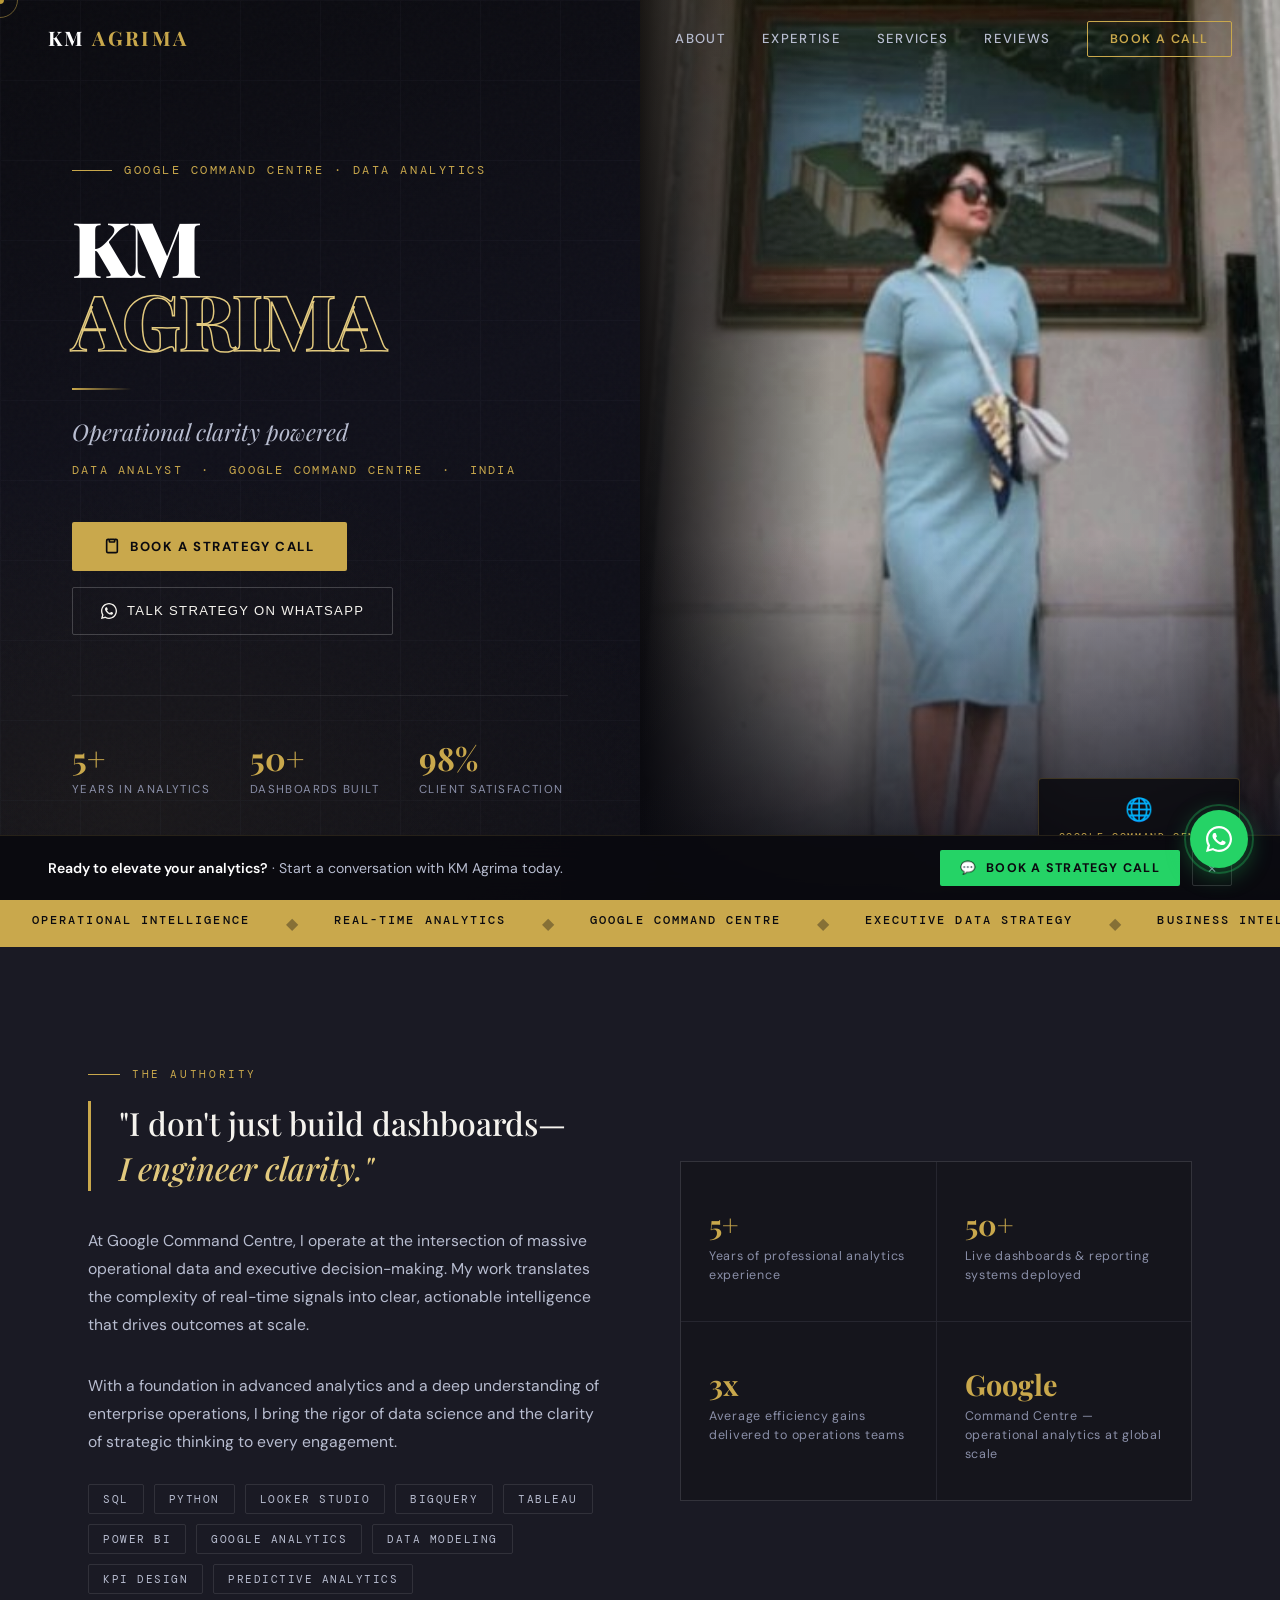
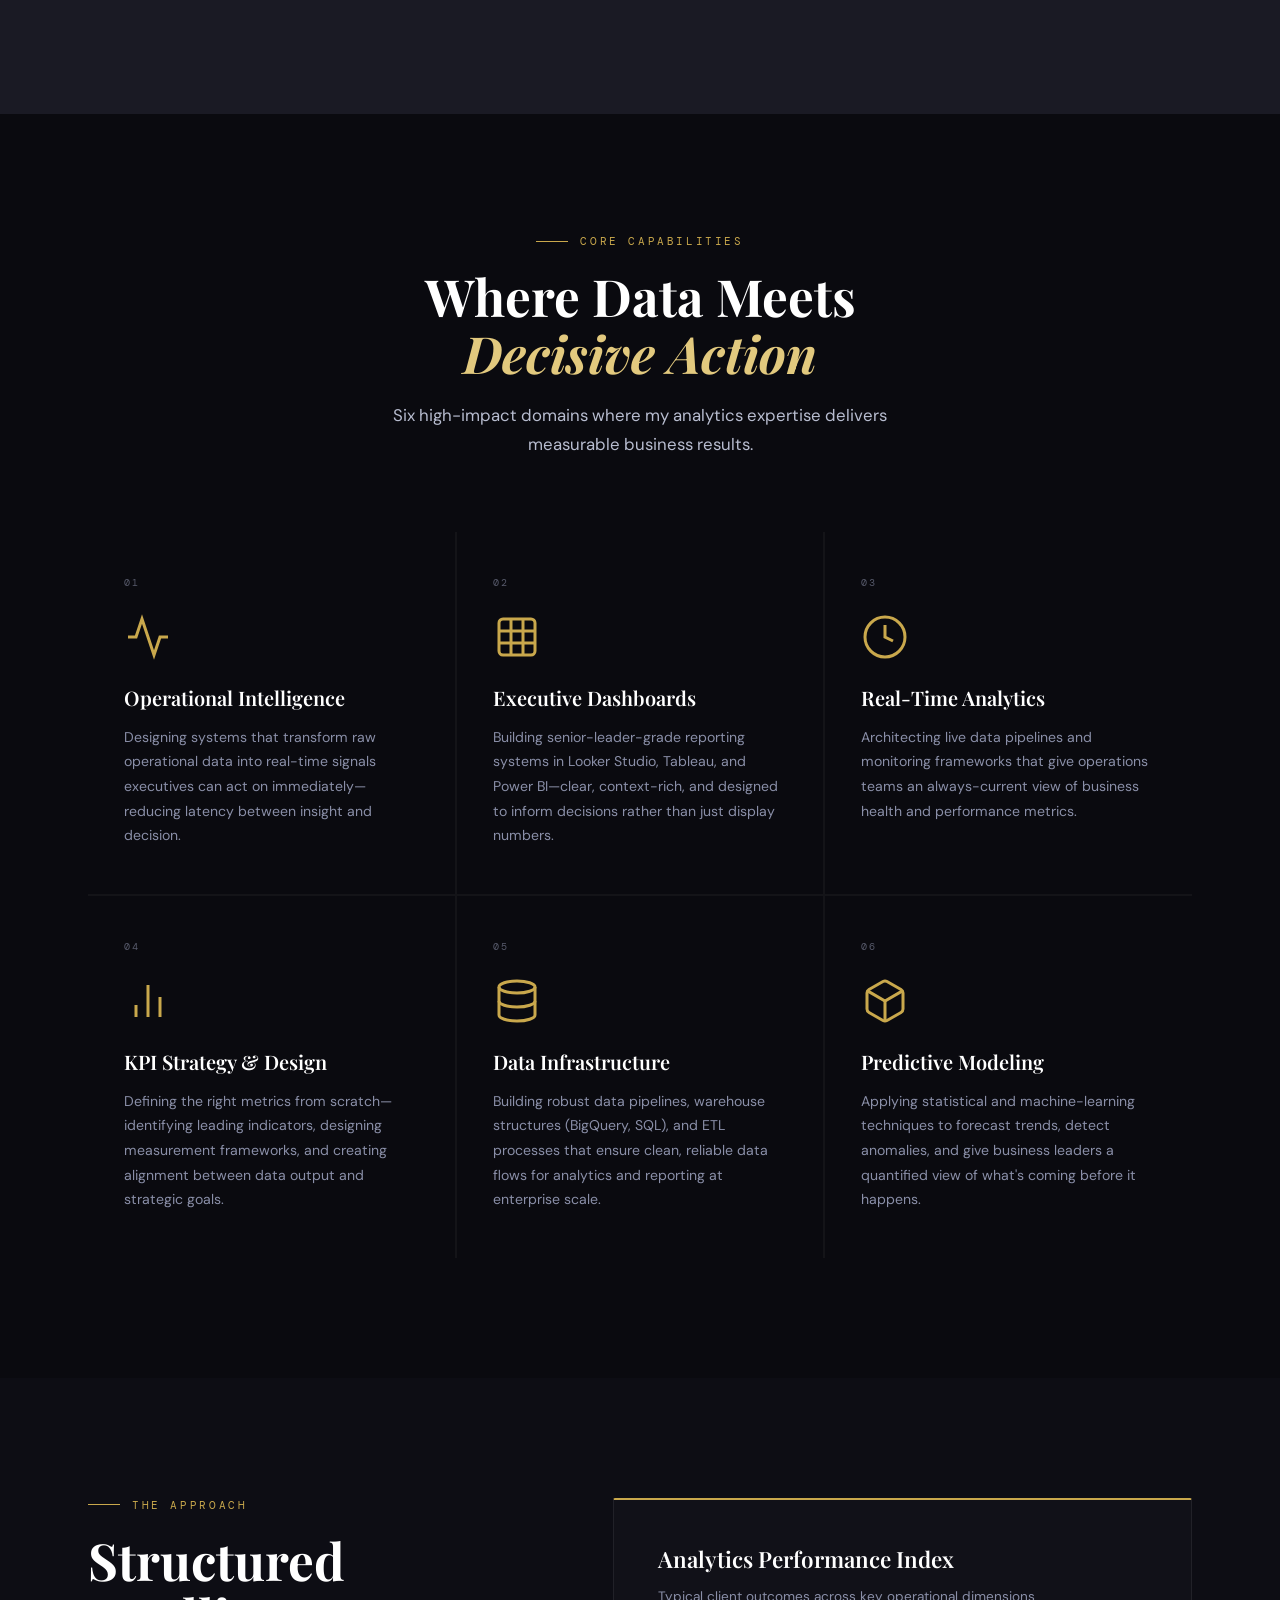
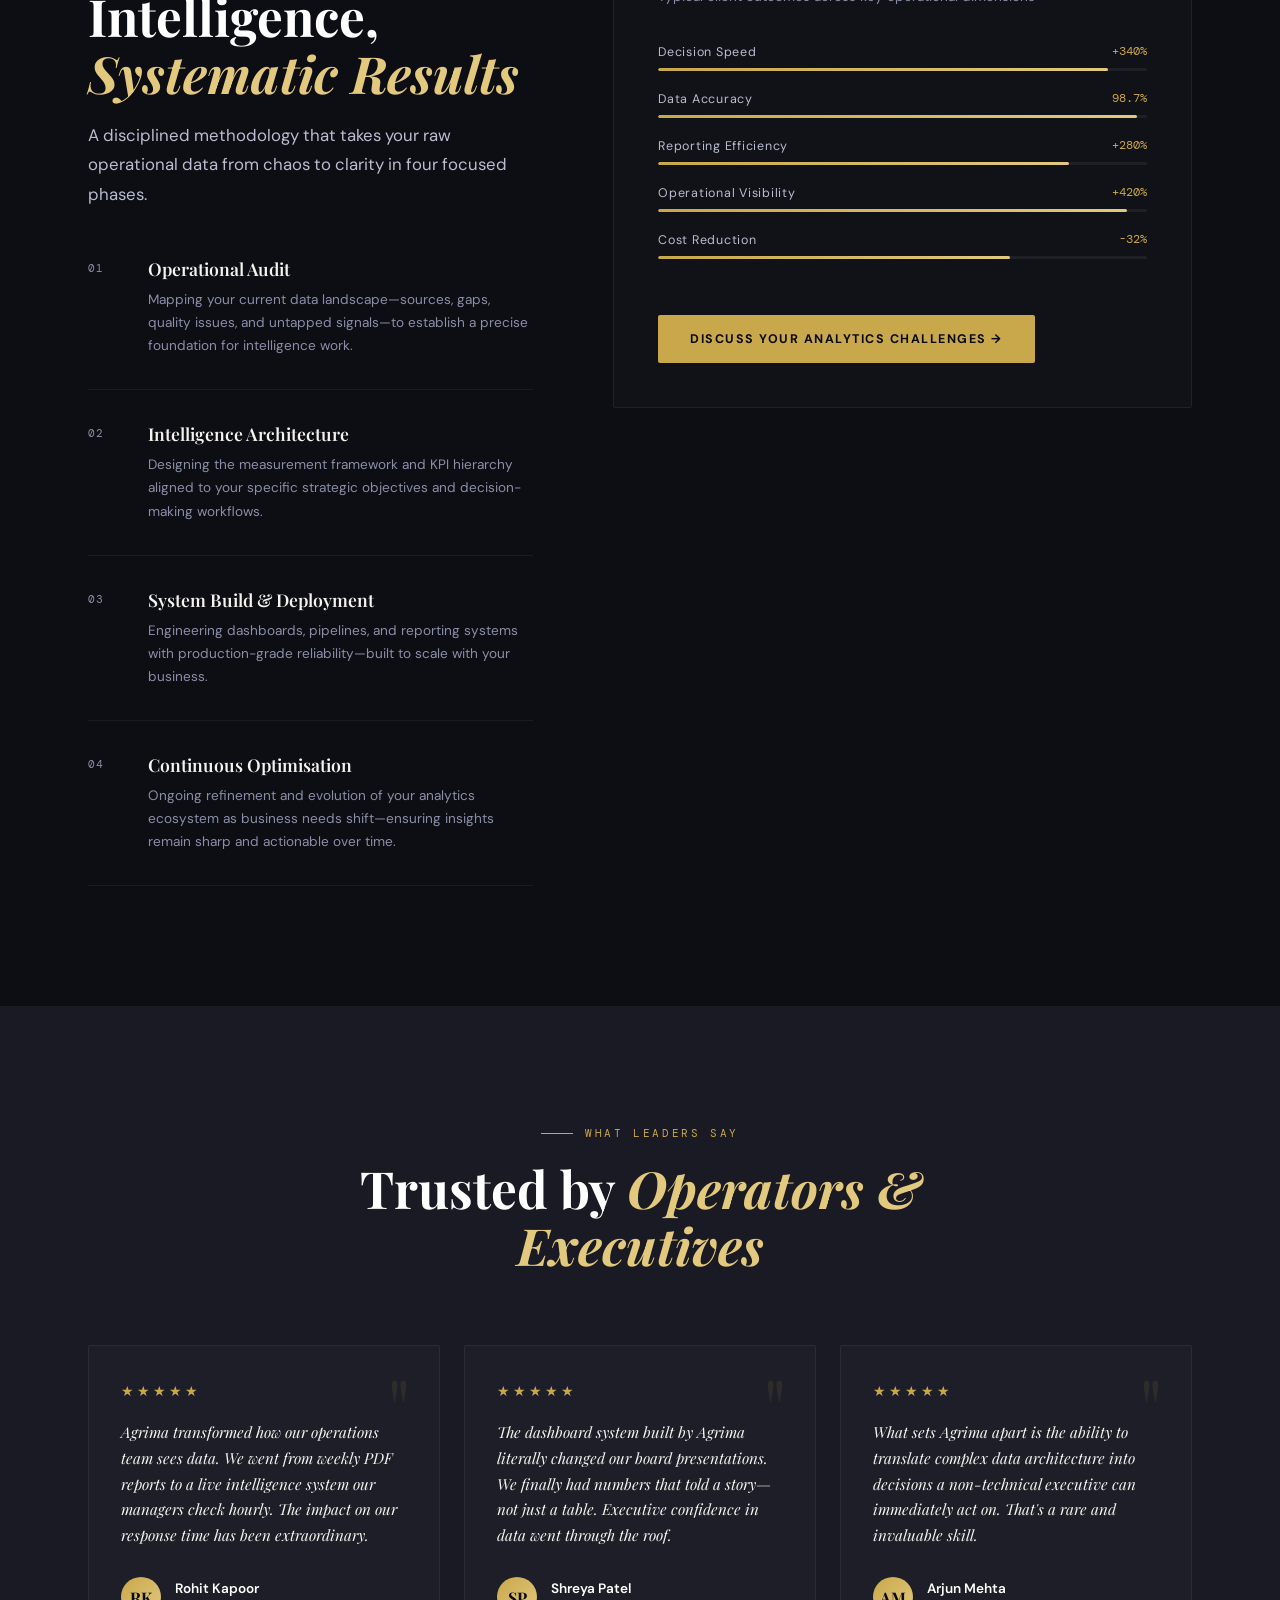
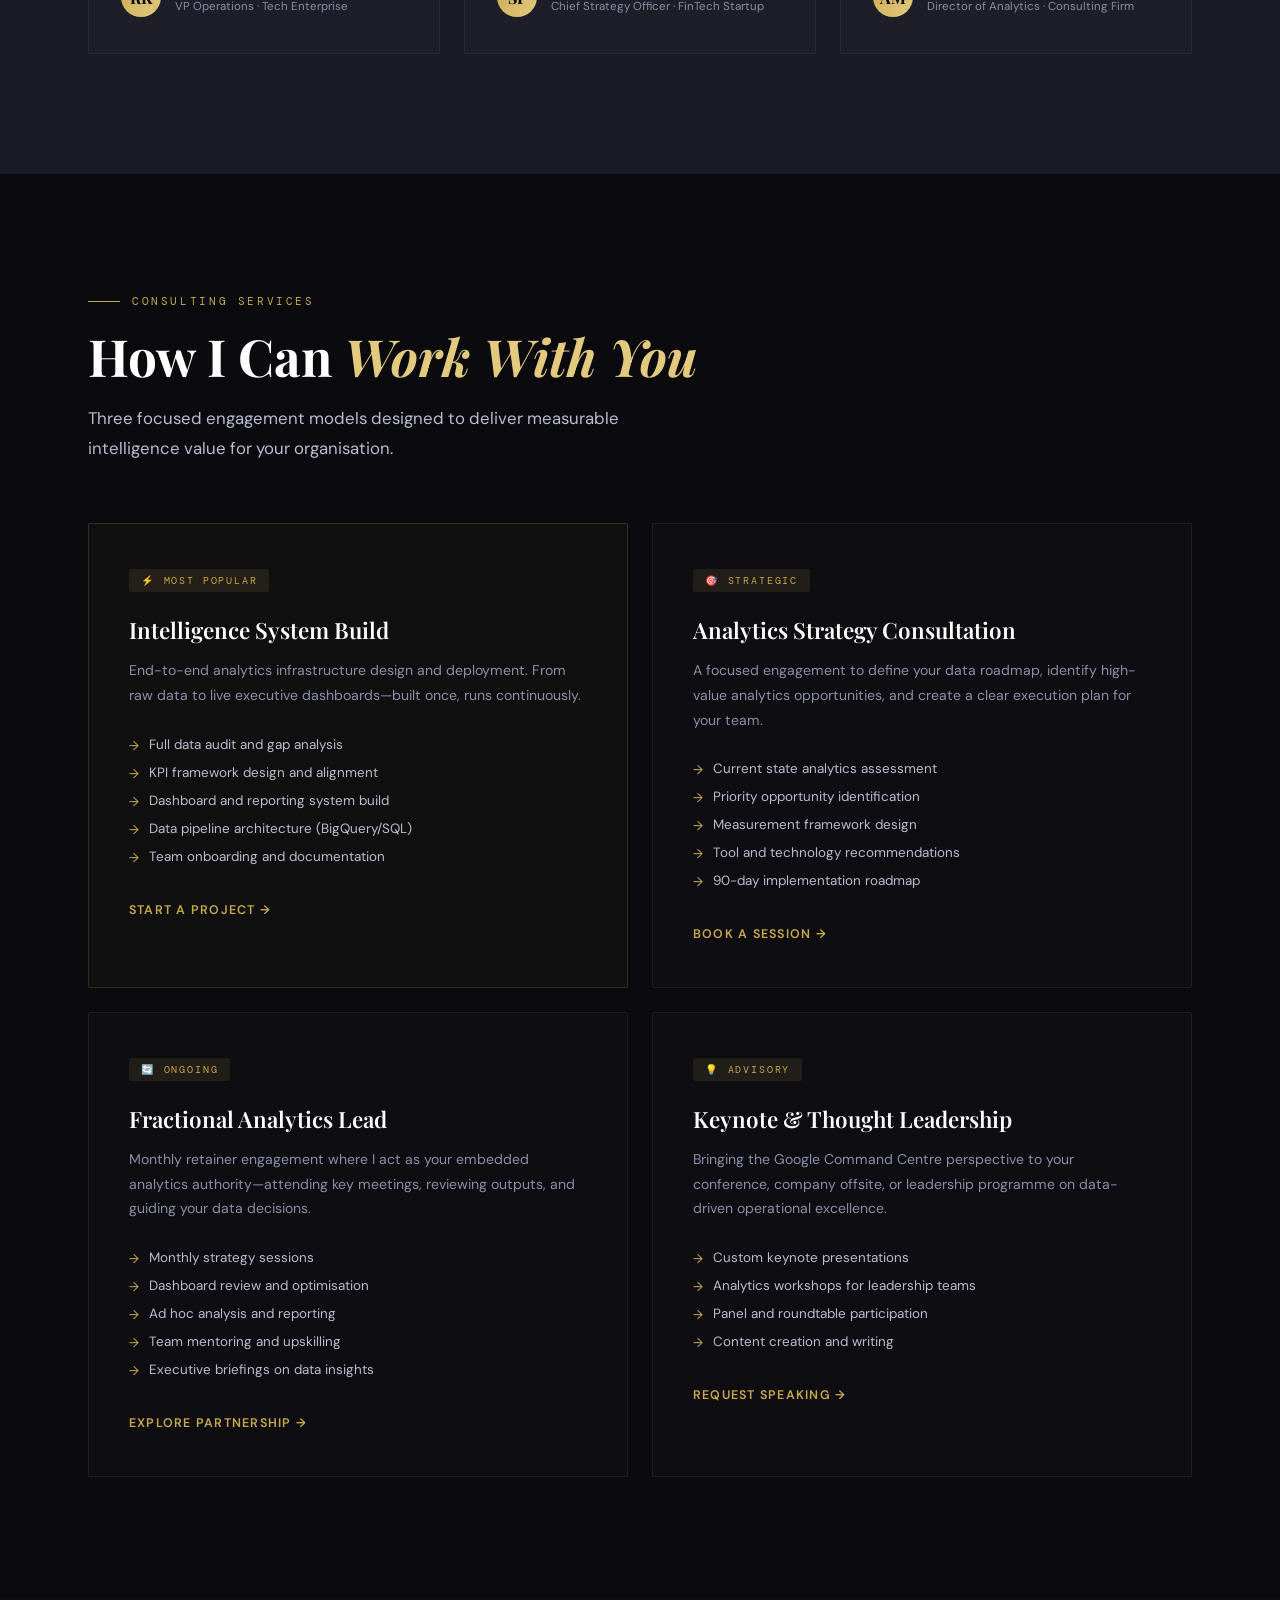
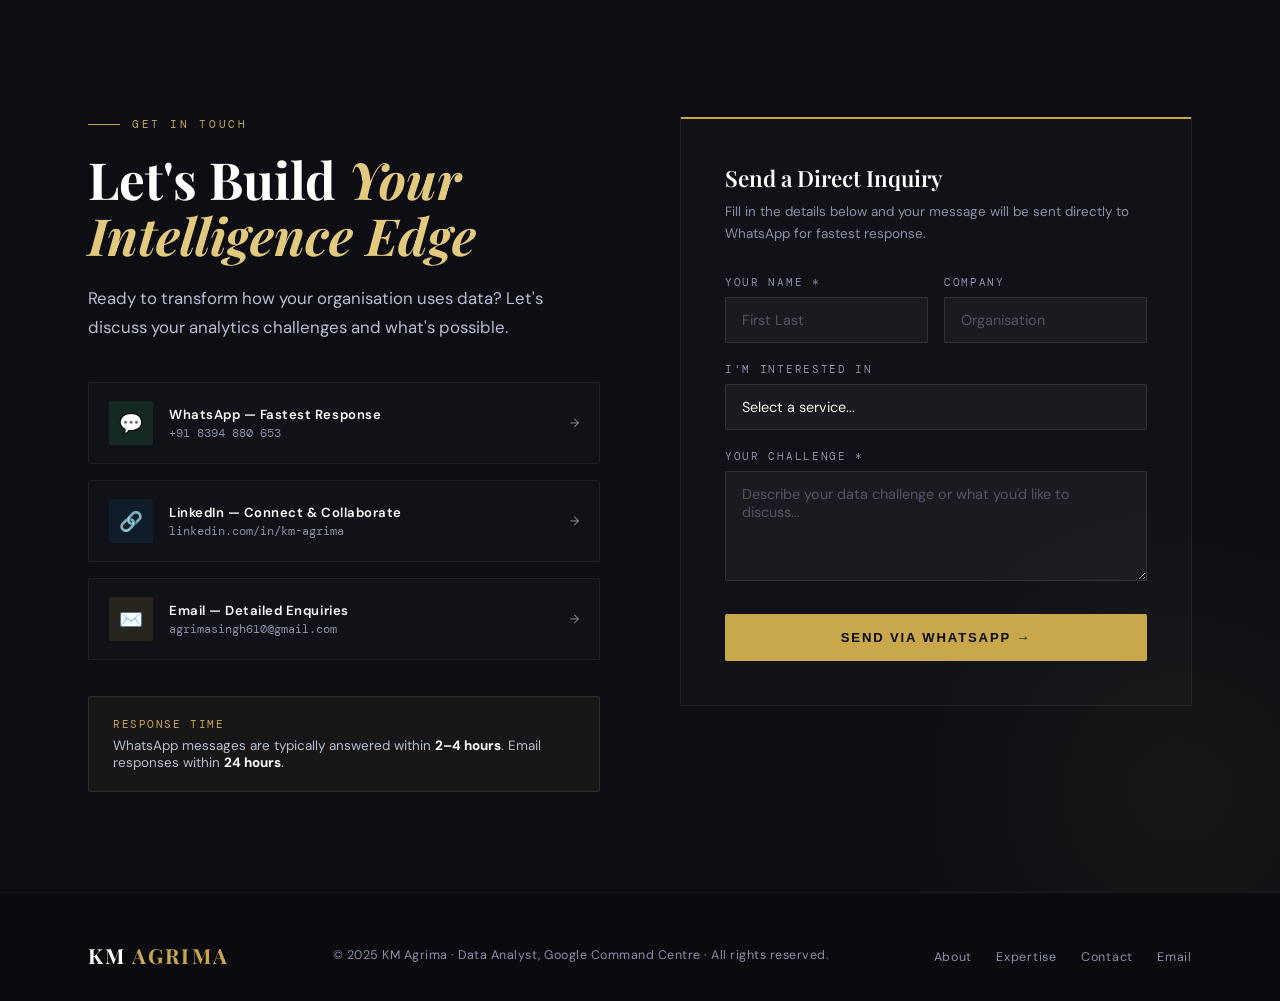
==== commit d79c1f98: "Add files via upload" ====
--- a/index.html
+++ b/index.html
@@ -1,898 +1,44 @@
 <!DOCTYPE html>
 <html lang="en">
 <head>
-<meta charset="UTF-8">
-<meta name="viewport" content="width=device-width, initial-scale=1.0">
-<meta name="description" content="KM Agrima — Data Analyst at Google Command Centre. Premium analytics authority, operational intelligence expert, and real-time decision systems consultant.">
-<meta property="og:title" content="KM Agrima — Operational Intelligence · Google Command Centre">
-<meta property="og:description" content="Transforming enterprise complexity into executive clarity through real-time analytics systems.">
-<meta property="og:type" content="website">
-<meta name="robots" content="index, follow">
-<title>KM Agrima — Operational Intelligence · Google Command Centre</title>
-<link rel="preconnect" href="https://fonts.googleapis.com">
-<link rel="preconnect" href="https://fonts.gstatic.com" crossorigin>
-<link href="https://fonts.googleapis.com/css2?family=Syne:wght@400;500;600;700;800&family=DM+Sans:ital,opsz,wght@0,9..40,300;0,9..40,400;0,9..40,500;1,9..40,300&family=JetBrains+Mono:wght@300;400;500&display=swap" rel="stylesheet">
-<script type="application/ld+json">
-{"@context":"https://schema.org","@type":"Person","name":"KM Agrima","jobTitle":"Data Analyst","worksFor":{"@type":"Organization","name":"Google Command Centre"},"description":"Premium analytics authority, operational intelligence expert, and real-time decision systems consultant.","email":"agrimasingh610@gmail.com","telephone":"+918394880653"}
-</script>
-<style>
-/* ═══════════════════════════════════════════════
-   ROOT & TOKENS
-═══════════════════════════════════════════════ */
-:root {
-  --black: #060608;
-  --deep: #0a0a0f;
-  --surface: #0f0f16;
-  --panel: #13131c;
-  --border: rgba(255,255,255,0.06);
-  --border-gold: rgba(212,175,91,0.22);
-  --white: #f4f3f0;
-  --white-dim: rgba(244,243,240,0.72);
-  --white-muted: rgba(244,243,240,0.38);
-  --gold: #d4af5b;
-  --gold-bright: #e8c96a;
-  --gold-dim: rgba(212,175,91,0.12);
-  --gold-glow: rgba(212,175,91,0.18);
-  --cyan: #4ec9e0;
-  --cyan-dim: rgba(78,201,224,0.08);
-  --font-display: 'Syne', sans-serif;
-  --font-body: 'DM Sans', sans-serif;
-  --font-mono: 'JetBrains Mono', monospace;
-  --ease-expo: cubic-bezier(0.16, 1, 0.3, 1);
-  --ease-back: cubic-bezier(0.34, 1.56, 0.64, 1);
-}
-
-*,*::before,*::after { box-sizing:border-box; margin:0; padding:0; }
-html { scroll-behavior: smooth; }
-body {
-  background: var(--black);
-  color: var(--white);
-  font-family: var(--font-body);
-  font-size: 16px;
-  line-height: 1.65;
-  overflow-x: hidden;
-  -webkit-font-smoothing: antialiased;
-}
-img { display:block; max-width:100%; }
-a { color: inherit; text-decoration: none; }
-button { cursor:pointer; border:none; background:none; font-family:inherit; }
-ul { list-style:none; }
-
-/* ── LOADER ── */
-#loader {
-  position: fixed; inset: 0; z-index: 99999;
-  background: var(--black);
-  display: flex; flex-direction:column; align-items:center; justify-content:center;
-  transition: opacity 0.8s var(--ease-expo), transform 0.8s var(--ease-expo);
-}
-#loader.out { opacity:0; pointer-events:none; transform: scale(1.04); }
-.loader-name {
-  font-family: var(--font-display);
-  font-size: clamp(2rem, 6vw, 4rem);
-  font-weight: 800;
-  letter-spacing: 0.16em;
-  text-transform: uppercase;
-  color: var(--white);
-  overflow: hidden;
-}
-.loader-name span { color: var(--gold); }
-.loader-bar-wrap {
-  width: 200px; height: 1px;
-  background: rgba(255,255,255,0.08);
-  margin-top: 28px;
-  overflow: hidden;
-}
-.loader-bar {
-  height: 100%;
-  background: linear-gradient(90deg, var(--gold), var(--cyan));
-  width: 0;
-  transition: width 1.8s var(--ease-expo);
-}
-.loader-label {
-  margin-top: 16px;
-  font-family: var(--font-mono);
-  font-size: 0.62rem;
-  letter-spacing: 0.22em;
-  color: var(--white-muted);
-  text-transform: uppercase;
-}
-
-/* ── CURSOR ── */
-.cur-dot {
-  position: fixed; width: 7px; height: 7px;
-  background: var(--gold); border-radius: 50%;
-  pointer-events: none; z-index: 9999;
-  transform: translate(-50%,-50%);
-  transition: opacity 0.2s;
-}
-.cur-ring {
-  position: fixed; width: 36px; height: 36px;
-  border: 1px solid rgba(212,175,91,0.45);
-  border-radius: 50%;
-  pointer-events: none; z-index: 9998;
-  transform: translate(-50%,-50%);
-  transition: width 0.3s var(--ease-expo), height 0.3s var(--ease-expo), border-color 0.3s;
-}
-.cur-ring.hov { width:56px; height:56px; border-color: rgba(212,175,91,0.8); }
-
-/* ── NOISE OVERLAY ── */
-body::before {
-  content:''; position:fixed; inset:0; z-index:1;
-  background-image: url("data:image/svg+xml,%3Csvg viewBox='0 0 256 256' xmlns='http://www.w3.org/2000/svg'%3E%3Cfilter id='n'%3E%3CfeTurbulence type='fractalNoise' baseFrequency='0.9' numOctaves='4' stitchTiles='stitch'/%3E%3C/filter%3E%3Crect width='100%25' height='100%25' filter='url(%23n)' opacity='0.028'/%3E%3C/svg%3E");
-  pointer-events:none; opacity:0.4;
-}
-
-/* ── SCROLLBAR ── */
-::-webkit-scrollbar { width: 3px; }
-::-webkit-scrollbar-track { background: var(--black); }
-::-webkit-scrollbar-thumb { background: var(--gold); border-radius:2px; }
-
-/* ═══════════════════════════════════════════════
-   NAVIGATION
-═══════════════════════════════════════════════ */
-.nav {
-  position: fixed; top:0; left:0; right:0; z-index:900;
-  padding: 20px 48px;
-  display: flex; align-items:center; justify-content:space-between;
-  transition: padding 0.4s var(--ease-expo), background 0.4s;
-}
-.nav.scrolled {
-  padding: 14px 48px;
-  background: rgba(6,6,8,0.88);
-  backdrop-filter: blur(20px) saturate(160%);
-  border-bottom: 1px solid var(--border);
-}
-.nav-logo {
-  font-family: var(--font-display);
-  font-size: 1.05rem; font-weight: 700;
-  letter-spacing: 0.12em; text-transform: uppercase;
-}
-.nav-logo span { color: var(--gold); }
-.nav-links {
-  display: flex; align-items:center; gap: 36px;
-}
-.nav-links a {
-  font-size: 0.78rem; letter-spacing: 0.1em;
-  text-transform: uppercase; color: var(--white-dim);
-  transition: color 0.2s;
-  font-weight: 500;
-}
-.nav-links a:hover { color: var(--white); }
-.nav-cta {
-  padding: 9px 20px;
-  border: 1px solid var(--border-gold);
-  background: var(--gold-dim);
-  color: var(--gold) !important;
-  transition: background 0.2s, border-color 0.2s !important;
-}
-.nav-cta:hover { background: rgba(212,175,91,0.18) !important; border-color: var(--gold) !important; }
-.nav-hamburger {
-  display:none; flex-direction:column; gap:5px; padding:4px;
-}
-.nav-hamburger span {
-  width:22px; height:1.5px; background:var(--white-dim); display:block;
-  transition: transform 0.3s, opacity 0.3s;
-}
-
-/* ── MOBILE MENU ── */
-.mob-menu {
-  position:fixed; inset:0; z-index:950;
-  background: rgba(6,6,8,0.97);
-  backdrop-filter: blur(24px);
-  display:flex; flex-direction:column; align-items:center; justify-content:center; gap:32px;
-  opacity:0; pointer-events:none;
-  transition: opacity 0.4s var(--ease-expo);
-}
-.mob-menu.open { opacity:1; pointer-events:all; }
-.mob-menu a {
-  font-family: var(--font-display); font-size:clamp(1.6rem,6vw,2.4rem);
-  font-weight:700; letter-spacing:0.06em; text-transform:uppercase;
-  color: var(--white-dim); transition:color 0.2s;
-}
-.mob-menu a:hover { color: var(--gold); }
-.mob-close {
-  position:absolute; top:28px; right:32px;
-  color: var(--white-dim); font-size:1.3rem;
-}
-
-/* ═══════════════════════════════════════════════
-   HERO
-═══════════════════════════════════════════════ */
-.hero {
-  min-height: 100vh; position:relative;
-  display:flex; align-items:center;
-  overflow:hidden;
-  padding: 120px 48px 80px;
-}
-.hero-canvas {
-  position:absolute; inset:0; z-index:0;
-}
-canvas#heroCanvas {
-  position:absolute; inset:0; width:100%; height:100%;
-}
-.hero-grid {
-  position:absolute; inset:0;
-  background-image:
-    linear-gradient(rgba(255,255,255,0.024) 1px, transparent 1px),
-    linear-gradient(90deg, rgba(255,255,255,0.024) 1px, transparent 1px);
-  background-size: 80px 80px;
-  mask-image: radial-gradient(ellipse 80% 80% at 50% 50%, black 40%, transparent 100%);
-}
-.hero-vignette {
-  position:absolute; inset:0;
-  background: radial-gradient(ellipse 70% 70% at 70% 50%, transparent 0%, rgba(6,6,8,0.6) 100%);
-}
-.hero-glow {
-  position:absolute;
-  width: 700px; height: 700px;
-  background: radial-gradient(circle, rgba(212,175,91,0.07) 0%, transparent 70%);
-  top: 50%; left: 55%;
-  transform: translate(-50%,-50%);
-  pointer-events:none;
-}
-.hero-inner {
-  position:relative; z-index:2;
-  max-width: 1320px; margin: 0 auto; width:100%;
-  display:grid; grid-template-columns:1fr 420px; gap:60px; align-items:center;
-}
-.hero-eyebrow {
-  display:flex; align-items:center; gap:14px; margin-bottom:28px;
-}
-.hero-eyebrow-line {
-  width:28px; height:1px; background: var(--gold);
-}
-.hero-eyebrow-text {
-  font-family: var(--font-mono); font-size:0.65rem;
-  letter-spacing:0.22em; text-transform:uppercase;
-  color: var(--gold);
-}
-.hero-name {
-  font-family: var(--font-display);
-  font-size: clamp(3.4rem, 9vw, 7.2rem);
-  font-weight: 800;
-  letter-spacing: -0.02em;
-  line-height: 0.92;
-  text-transform: uppercase;
-  margin-bottom: 24px;
-}
-.hero-name-gold { color: var(--gold); }
-.hero-headline {
-  font-family: var(--font-display);
-  font-size: clamp(1rem, 2.4vw, 1.3rem);
-  font-weight: 400;
-  color: var(--white-dim);
-  line-height: 1.5;
-  min-height: 2.4em;
-  margin-bottom: 8px;
-}
-.hero-cursor {
-  display:inline-block; width:2px; height:1.2em;
-  background: var(--gold); margin-left:2px;
-  vertical-align:middle;
-  animation: blink 1s step-end infinite;
-}
-@keyframes blink { 0%,100%{opacity:1} 50%{opacity:0} }
-.hero-role {
-  font-family: var(--font-mono); font-size:0.7rem;
-  letter-spacing:0.16em; color:var(--white-muted);
-  text-transform:uppercase; margin-bottom:40px;
-}
-.hero-actions {
-  display:flex; gap:14px; flex-wrap:wrap; margin-bottom:48px;
-}
-.btn-primary {
-  display:inline-flex; align-items:center; gap:10px;
-  padding:13px 28px;
-  background: var(--gold);
-  color: var(--black);
-  font-family: var(--font-display); font-size:0.78rem;
-  font-weight:700; letter-spacing:0.1em; text-transform:uppercase;
-  transition: background 0.2s, transform 0.2s;
-  position:relative; overflow:hidden;
-}
-.btn-primary::before {
-  content:''; position:absolute; inset:0;
-  background: linear-gradient(135deg, rgba(255,255,255,0.15), transparent);
-  opacity:0; transition:opacity 0.2s;
-}
-.btn-primary:hover { background: var(--gold-bright); transform:translateY(-2px); }
-.btn-primary:hover::before { opacity:1; }
-.btn-secondary {
-  display:inline-flex; align-items:center; gap:10px;
-  padding:12px 26px;
-  border: 1px solid var(--border-gold);
-  background: transparent; color: var(--white-dim);
-  font-family: var(--font-display); font-size:0.78rem;
-  font-weight:500; letter-spacing:0.08em; text-transform:uppercase;
-  transition: border-color 0.2s, color 0.2s, transform 0.2s;
-}
-.btn-secondary:hover { border-color:var(--gold); color:var(--gold); transform:translateY(-2px); }
-.hero-stats {
-  display:flex; gap:36px;
-  padding-top:40px;
-  border-top:1px solid var(--border);
-}
-.hero-stat-num {
-  font-family: var(--font-display); font-size:2.1rem;
-  font-weight:800; color:var(--white); line-height:1;
-}
-.hero-stat-gold { color: var(--gold); }
-.hero-stat-label {
-  font-size:0.7rem; letter-spacing:0.1em;
-  color:var(--white-muted); text-transform:uppercase; margin-top:6px;
-}
-
-/* HERO RIGHT – live dashboard card */
-.hero-card {
-  background: var(--panel);
-  border: 1px solid var(--border);
-  padding: 28px;
-  position:relative; overflow:hidden;
-}
-.hero-card::before {
-  content:''; position:absolute; top:0; left:0; right:0; height:1px;
-  background: linear-gradient(90deg, transparent, var(--gold), transparent);
-}
-.hero-card-header {
-  display:flex; justify-content:space-between; align-items:center;
-  margin-bottom:20px;
-}
-.hero-card-title {
-  font-family: var(--font-mono); font-size:0.62rem;
-  letter-spacing:0.18em; text-transform:uppercase; color:var(--white-muted);
-}
-.hero-card-live {
-  display:flex; align-items:center; gap:7px;
-  font-family:var(--font-mono); font-size:0.6rem;
-  letter-spacing:0.14em; text-transform:uppercase; color:var(--cyan);
-}
-.hero-card-live-dot {
-  width:6px; height:6px; border-radius:50%;
-  background:var(--cyan);
-  animation: pulse-live 2s ease-in-out infinite;
-}
-@keyframes pulse-live { 0%,100%{opacity:1;transform:scale(1)} 50%{opacity:0.4;transform:scale(1.4)} }
-.dash-metric {
-  margin-bottom:16px;
-}
-.dash-metric-row {
-  display:flex; justify-content:space-between; align-items:center;
-  margin-bottom:6px;
-}
-.dash-metric-label { font-size:0.72rem; color:var(--white-muted); }
-.dash-metric-val { font-family:var(--font-mono); font-size:0.72rem; color:var(--gold); }
-.dash-bar-track {
-  height:2px; background:rgba(255,255,255,0.06); overflow:hidden;
-}
-.dash-bar-fill {
-  height:100%;
-  background: linear-gradient(90deg, var(--gold), var(--cyan));
-  width:0; transition: width 1.6s var(--ease-expo);
-}
-.dash-bar-fill.go { width: var(--w); }
-.dash-mini-chart {
-  margin-top:20px; height:54px; position:relative;
-}
-.dash-mini-chart svg { width:100%; height:100%; }
-.hero-card-footer {
-  margin-top:18px; padding-top:16px; border-top:1px solid var(--border);
-  display:flex; align-items:center; gap:10px;
-}
-.hero-card-footer-dot { width:7px;height:7px;border-radius:50%;background:#27c97a; flex-shrink:0; }
-.hero-card-footer-text { font-size:0.68rem; color:var(--white-muted); }
-
-/* ═══════════════════════════════════════════════
-   SECTION BASE
-═══════════════════════════════════════════════ */
-section { position:relative; }
-.container { max-width:1320px; margin:0 auto; padding:0 48px; }
-.section-pad { padding:120px 0; }
-.sec-eyebrow {
-  display:flex; align-items:center; gap:12px; margin-bottom:16px;
-}
-.sec-eyebrow-line { width:22px; height:1px; background:var(--gold); }
-.sec-eyebrow-text {
-  font-family:var(--font-mono); font-size:0.62rem;
-  letter-spacing:0.2em; text-transform:uppercase; color:var(--gold);
-}
-.sec-title {
-  font-family:var(--font-display);
-  font-size: clamp(2rem, 5vw, 3.4rem);
-  font-weight:800; letter-spacing:-0.02em; line-height:1.08;
-  margin-bottom:16px;
-}
-.sec-title em { font-style:normal; color:var(--gold); }
-.sec-desc {
-  font-size:1rem; color:var(--white-muted); max-width:520px; line-height:1.7;
-}
-
-/* ── REVEAL ── */
-.reveal { opacity:0; transform:translateY(28px); transition:opacity 0.7s var(--ease-expo), transform 0.7s var(--ease-expo); }
-.reveal.on { opacity:1; transform:translateY(0); }
-.reveal-d1 { transition-delay:0.1s; }
-.reveal-d2 { transition-delay:0.2s; }
-.reveal-d3 { transition-delay:0.3s; }
-.reveal-d4 { transition-delay:0.4s; }
-
-/* ═══════════════════════════════════════════════
-   ABOUT
-═══════════════════════════════════════════════ */
-.about { background:var(--deep); padding:120px 0; }
-.about-inner {
-  display:grid; grid-template-columns:1fr 1fr; gap:80px; align-items:center;
-}
-.about-left {}
-.about-body {
-  font-size:1.02rem; color:var(--white-dim);
-  line-height:1.8; margin-top:24px;
-}
-.about-body p { margin-bottom:18px; }
-.about-body strong { color:var(--white); font-weight:500; }
-.about-right {}
-.credential-list { margin-top:32px; display:flex; flex-direction:column; gap:16px; }
-.credential {
-  display:flex; gap:18px; align-items:flex-start;
-  padding:20px 22px;
-  background:var(--surface);
-  border:1px solid var(--border);
-  transition: border-color 0.2s, transform 0.2s;
-}
-.credential:hover { border-color:var(--border-gold); transform:translateX(4px); }
-.credential-icon {
-  width:38px; height:38px; flex-shrink:0;
-  background:var(--gold-dim); border:1px solid var(--border-gold);
-  display:flex; align-items:center; justify-content:center;
-  font-size:1rem;
-}
-.credential-title { font-weight:600; font-size:0.88rem; margin-bottom:4px; }
-.credential-sub { font-size:0.74rem; color:var(--white-muted); }
-
-/* ═══════════════════════════════════════════════
-   EXPERTISE GRID
-═══════════════════════════════════════════════ */
-.expertise { padding:120px 0; }
-.expertise-grid {
-  display:grid; grid-template-columns:repeat(3,1fr); gap:1px;
-  border:1px solid var(--border); margin-top:56px;
-}
-.exp-card {
-  padding:36px 32px;
-  background:var(--surface);
-  border-right:1px solid var(--border);
-  transition: background 0.3s;
-  position:relative; overflow:hidden;
-}
-.exp-card:hover { background:var(--panel); }
-.exp-card::after {
-  content:''; position:absolute; bottom:0; left:0; right:0; height:2px;
-  background: linear-gradient(90deg, var(--gold), var(--cyan));
-  transform:scaleX(0); transform-origin:left;
-  transition:transform 0.4s var(--ease-expo);
-}
-.exp-card:hover::after { transform:scaleX(1); }
-.exp-num {
-  font-family:var(--font-mono); font-size:0.58rem;
-  letter-spacing:0.2em; color:var(--white-muted);
-  text-transform:uppercase; margin-bottom:20px;
-}
-.exp-icon {
-  width:44px; height:44px;
-  background:var(--gold-dim); border:1px solid var(--border-gold);
-  display:flex; align-items:center; justify-content:center;
-  font-size:1.2rem; margin-bottom:20px;
-}
-.exp-title {
-  font-family:var(--font-display); font-size:1.1rem;
-  font-weight:700; margin-bottom:12px; line-height:1.2;
-}
-.exp-body { font-size:0.82rem; color:var(--white-muted); line-height:1.7; }
-.exp-tags { display:flex; flex-wrap:wrap; gap:6px; margin-top:18px; }
-.exp-tag {
-  font-family:var(--font-mono); font-size:0.56rem;
-  letter-spacing:0.12em; text-transform:uppercase;
-  padding:4px 8px; border:1px solid var(--border); color:var(--white-muted);
-}
-
-/* ═══════════════════════════════════════════════
-   METRICS / COUNTER STRIP
-═══════════════════════════════════════════════ */
-.metrics {
-  background:var(--deep); padding:80px 0;
-  border-top:1px solid var(--border); border-bottom:1px solid var(--border);
-}
-.metrics-grid {
-  display:grid; grid-template-columns:repeat(4,1fr);
-  divide-border: var(--border);
-}
-.metric-item {
-  padding:36px 40px;
-  border-right:1px solid var(--border);
-  text-align:center;
-}
-.metric-item:last-child { border-right:none; }
-.metric-num {
-  font-family:var(--font-display); font-size:clamp(2.4rem,5vw,3.4rem);
-  font-weight:800; color:var(--gold); line-height:1;
-}
-.metric-label {
-  font-size:0.72rem; letter-spacing:0.12em;
-  color:var(--white-muted); text-transform:uppercase; margin-top:10px;
-}
-
-/* ═══════════════════════════════════════════════
-   SERVICES
-═══════════════════════════════════════════════ */
-.services { padding:120px 0; }
-.services-grid { display:grid; grid-template-columns:repeat(3,1fr); gap:1px; margin-top:56px; }
-.svc-card {
-  background:var(--surface); padding:40px 36px;
-  border:1px solid var(--border); position:relative;
-  transition:background 0.3s, border-color 0.3s;
-}
-.svc-card:hover { background:var(--panel); border-color:var(--border-gold); }
-.svc-card.featured { border-color:var(--border-gold); }
-.svc-card.featured::before {
-  content:''; position:absolute; top:0; left:0; right:0; height:2px;
-  background: linear-gradient(90deg, var(--gold), var(--cyan));
-}
-.svc-badge {
-  display:inline-block;
-  font-family:var(--font-mono); font-size:0.58rem;
-  letter-spacing:0.16em; text-transform:uppercase;
-  padding:5px 10px; background:var(--gold-dim); border:1px solid var(--border-gold);
-  color:var(--gold); margin-bottom:22px;
-}
-.svc-title { font-family:var(--font-display); font-size:1.2rem; font-weight:700; margin-bottom:14px; }
-.svc-body { font-size:0.82rem; color:var(--white-muted); line-height:1.7; margin-bottom:24px; }
-.svc-list { margin-bottom:28px; }
-.svc-list li {
-  font-size:0.78rem; color:var(--white-muted); padding:8px 0;
-  border-bottom:1px solid var(--border);
-  display:flex; align-items:center; gap:10px;
-}
-.svc-list li::before { content:''; width:4px;height:4px;background:var(--gold);flex-shrink:0; }
-.svc-cta {
-  font-family:var(--font-display); font-size:0.74rem;
-  font-weight:700; letter-spacing:0.1em; text-transform:uppercase;
-  color:var(--gold);
-  transition:letter-spacing 0.2s;
-}
-.svc-cta:hover { letter-spacing:0.2em; }
-
-/* ═══════════════════════════════════════════════
-   PROCESS
-═══════════════════════════════════════════════ */
-.process { background:var(--deep); padding:120px 0; }
-.process-inner {
-  display:grid; grid-template-columns:1fr 460px; gap:80px; align-items:start;
-}
-.process-steps { margin-top:48px; }
-.process-step {
-  display:grid; grid-template-columns:56px 1fr;
-  gap:24px; padding:28px 0;
-  border-bottom:1px solid var(--border);
-}
-.process-step:first-child { border-top:1px solid var(--border); }
-.step-num {
-  font-family:var(--font-mono); font-size:0.62rem;
-  letter-spacing:0.18em; color:var(--gold); padding-top:4px;
-}
-.step-title {
-  font-family:var(--font-display); font-size:1.1rem;
-  font-weight:700; margin-bottom:8px;
-}
-.step-body { font-size:0.82rem; color:var(--white-muted); line-height:1.7; }
-
-/* process visual */
-.process-visual-card {
-  background:var(--panel);
-  border:1px solid var(--border); padding:28px;
-  position:relative; overflow:hidden; margin-top:80px;
-  /* sticky within the grid */
-  position:sticky; top:100px;
-}
-.process-visual-card::before {
-  content:''; position:absolute; top:0; left:0; right:0; height:1px;
-  background:linear-gradient(90deg,transparent,var(--gold),transparent);
-}
-.pvc-title { font-family:var(--font-display); font-size:1rem; font-weight:700; margin-bottom:4px; }
-.pvc-sub { font-size:0.72rem; color:var(--white-muted); margin-bottom:24px; }
-.data-row { margin-bottom:14px; }
-.data-row-head { display:flex; justify-content:space-between; margin-bottom:5px; }
-.data-row-label { font-size:0.72rem; color:var(--white-dim); }
-.data-row-val { font-family:var(--font-mono); font-size:0.72rem; color:var(--gold); }
-.data-track { height:2px; background:rgba(255,255,255,0.06); }
-.data-fill {
-  height:100%;
-  background:linear-gradient(90deg,var(--gold),var(--cyan));
-  width:0; transition:width 1.6s var(--ease-expo);
-}
-.data-fill.go { width:var(--w); }
-.pvc-cta {
-  margin-top:28px; display:inline-flex; align-items:center; gap:8px;
-  font-family:var(--font-display); font-size:0.72rem;
-  font-weight:700; letter-spacing:0.1em; text-transform:uppercase;
-  color:var(--gold);
-}
-
-/* ═══════════════════════════════════════════════
-   TESTIMONIALS
-═══════════════════════════════════════════════ */
-.testimonials { padding:120px 0; }
-.test-grid {
-  display:grid; grid-template-columns:repeat(3,1fr); gap:20px; margin-top:56px;
-}
-.test-card {
-  background:var(--surface); padding:36px 32px;
-  border:1px solid var(--border);
-  transition:border-color 0.2s, transform 0.2s;
-}
-.test-card:hover { border-color:var(--border-gold); transform:translateY(-4px); }
-.test-stars { color:var(--gold); font-size:0.9rem; letter-spacing:2px; margin-bottom:18px; }
-.test-text { font-size:0.88rem; color:var(--white-dim); line-height:1.75; margin-bottom:24px; font-style:italic; }
-.test-author { display:flex; align-items:center; gap:14px; }
-.test-avatar {
-  width:42px; height:42px; border-radius:50%;
-  background:var(--gold-dim); border:1px solid var(--border-gold);
-  display:flex; align-items:center; justify-content:center;
-  font-family:var(--font-display); font-size:0.72rem;
-  font-weight:700; color:var(--gold);
-}
-.test-name { font-weight:600; font-size:0.84rem; }
-.test-role { font-size:0.68rem; color:var(--white-muted); margin-top:2px; }
-
-/* ═══════════════════════════════════════════════
-   CONTACT
-═══════════════════════════════════════════════ */
-.contact { background:var(--deep); padding:120px 0; }
-.contact-inner { display:grid; grid-template-columns:1fr 1fr; gap:80px; }
-.contact-channels { margin-top:32px; display:flex; flex-direction:column; gap:12px; }
-.contact-ch {
-  display:flex; align-items:center; gap:16px; padding:16px 20px;
-  background:var(--surface); border:1px solid var(--border);
-  transition:border-color 0.2s, transform 0.2s;
-}
-.contact-ch:hover { border-color:var(--border-gold); transform:translateX(4px); }
-.contact-ch-icon {
-  width:36px; height:36px; flex-shrink:0;
-  background:var(--gold-dim); border:1px solid var(--border-gold);
-  display:flex; align-items:center; justify-content:center; font-size:1rem;
-}
-.contact-ch-name { font-size:0.78rem; font-weight:500; color:var(--white-dim); }
-.contact-ch-val { font-family:var(--font-mono); font-size:0.65rem; color:var(--white-muted); margin-top:2px; }
-.contact-ch-arrow { margin-left:auto; color:var(--white-muted); font-size:0.8rem; }
-.resp-note {
-  margin-top:24px; padding:18px 20px;
-  background:var(--gold-dim); border:1px solid var(--border-gold);
-}
-.resp-note-label {
-  font-family:var(--font-mono); font-size:0.58rem;
-  letter-spacing:0.18em; text-transform:uppercase; color:var(--gold); margin-bottom:6px;
-}
-.resp-note-text { font-size:0.78rem; color:var(--white-muted); }
-
-/* form */
-.form-wrap {
-  background:var(--panel); border:1px solid var(--border); padding:36px 32px;
-}
-.form-title { font-family:var(--font-display); font-size:1.3rem; font-weight:700; margin-bottom:8px; }
-.form-sub { font-size:0.8rem; color:var(--white-muted); margin-bottom:28px; }
-.form-row { display:grid; grid-template-columns:1fr 1fr; gap:14px; }
-.form-group { margin-bottom:16px; }
-.form-label {
-  display:block; font-family:var(--font-mono); font-size:0.6rem;
-  letter-spacing:0.16em; text-transform:uppercase;
-  color:var(--white-muted); margin-bottom:8px;
-}
-.form-input, .form-select, .form-textarea {
-  width:100%; padding:11px 14px;
-  background:var(--surface); border:1px solid var(--border);
-  color:var(--white); font-family:var(--font-body); font-size:0.84rem;
-  outline:none; transition:border-color 0.2s;
-  appearance:none; -webkit-appearance:none;
-}
-.form-input:focus, .form-select:focus, .form-textarea:focus { border-color:var(--gold); }
-.form-input::placeholder, .form-textarea::placeholder { color:rgba(255,255,255,0.2); }
-.form-textarea { min-height:110px; resize:vertical; }
-.form-submit {
-  width:100%; padding:14px;
-  background:var(--gold); color:var(--black);
-  font-family:var(--font-display); font-size:0.8rem;
-  font-weight:700; letter-spacing:0.12em; text-transform:uppercase;
-  transition:background 0.2s, transform 0.2s;
-  margin-top:4px;
-}
-.form-submit:hover { background:var(--gold-bright); transform:translateY(-2px); }
-
-/* ═══════════════════════════════════════════════
-   FOOTER
-═══════════════════════════════════════════════ */
-.footer {
-  background:var(--black);
-  border-top:1px solid var(--border); padding:48px 0;
-}
-.footer-inner {
-  display:flex; align-items:center; justify-content:space-between;
-  flex-wrap:wrap; gap:20px;
-}
-.footer-logo {
-  font-family:var(--font-display); font-size:1rem;
-  font-weight:700; letter-spacing:0.12em; text-transform:uppercase;
-}
-.footer-logo span { color:var(--gold); }
-.footer-copy { font-size:0.72rem; color:var(--white-muted); }
-.footer-links { display:flex; gap:28px; }
-.footer-links a {
-  font-size:0.72rem; letter-spacing:0.1em; text-transform:uppercase;
-  color:var(--white-muted); transition:color 0.2s;
-}
-.footer-links a:hover { color:var(--gold); }
-
-/* ── FLOATING WA ── */
-.wa-float {
-  position:fixed; bottom:28px; right:28px; z-index:800;
-}
-.wa-float-btn {
-  width:56px; height:56px;
-  background:#25D366; border-radius:50%;
-  display:flex; align-items:center; justify-content:center;
-  box-shadow:0 8px 32px rgba(37,211,102,0.3);
-  transition:transform 0.2s;
-  position:relative;
-}
-.wa-float-btn:hover { transform:scale(1.1); }
-.wa-float-btn svg { width:28px;height:28px;fill:white; }
-.wa-pulse {
-  position:absolute; inset:-4px; border-radius:50%;
-  border:2px solid rgba(37,211,102,0.4);
-  animation:wapulse 2.2s ease-out infinite;
-}
-@keyframes wapulse { 0%{transform:scale(1);opacity:1} 100%{transform:scale(1.7);opacity:0} }
-.wa-tooltip {
-  position:absolute; right:64px; bottom:50%;
-  transform:translateY(50%);
-  background:var(--panel); border:1px solid var(--border);
-  padding:8px 14px; white-space:nowrap;
-  font-size:0.7rem; color:var(--white-dim);
-  pointer-events:none; opacity:0;
-  transition:opacity 0.2s;
-}
-.wa-float:hover .wa-tooltip { opacity:1; }
-
-/* ── STICKY BAR ── */
-.sticky-cta {
-  position:fixed; bottom:0; left:0; right:0; z-index:700;
-  background:rgba(10,10,15,0.96); backdrop-filter:blur(20px);
-  border-top:1px solid var(--border);
-  padding:14px 48px;
-  display:flex; align-items:center; justify-content:space-between;
-  transform:translateY(100%); transition:transform 0.4s var(--ease-expo);
-}
-.sticky-cta.vis { transform:translateY(0); }
-.sticky-text { font-size:0.84rem; color:var(--white-dim); }
-.sticky-text strong { color:var(--white); }
-.sticky-actions { display:flex; align-items:center; gap:12px; }
-.sticky-btn {
-  padding:9px 20px;
-  background:var(--gold); color:var(--black);
-  font-family:var(--font-display); font-size:0.72rem;
-  font-weight:700; letter-spacing:0.1em; text-transform:uppercase;
-  transition:background 0.2s;
-}
-.sticky-btn:hover { background:var(--gold-bright); }
-.sticky-dismiss {
-  width:28px;height:28px;
-  border:1px solid var(--border); color:var(--white-muted);
-  display:flex; align-items:center; justify-content:center;
-  font-size:0.8rem;
-}
-
-/* ── WA POPUP ── */
-.wa-overlay {
-  position:fixed; inset:0; z-index:9000;
-  background:rgba(0,0,0,0.7); backdrop-filter:blur(8px);
-  display:flex; align-items:center; justify-content:center;
-  opacity:0; pointer-events:none;
-  transition:opacity 0.3s;
-}
-.wa-overlay.open { opacity:1; pointer-events:all; }
-.wa-popup {
-  background:var(--panel); border:1px solid var(--border);
-  padding:40px 36px; max-width:460px; width:calc(100% - 40px);
-  position:relative;
-  transform:translateY(20px);
-  transition:transform 0.4s var(--ease-expo);
-}
-.wa-overlay.open .wa-popup { transform:translateY(0); }
-.wa-popup::before {
-  content:''; position:absolute; top:0; left:0; right:0; height:1px;
-  background:linear-gradient(90deg,transparent,var(--gold),transparent);
-}
-.wa-popup-close {
-  position:absolute; top:16px; right:16px;
-  color:var(--white-muted); font-size:1rem;
-  transition:color 0.2s;
-}
-.wa-popup-close:hover { color:var(--white); }
-.wa-popup-title {
-  font-family:var(--font-display); font-size:1.5rem;
-  font-weight:800; margin-bottom:8px;
-}
-.wa-popup-desc { font-size:0.82rem; color:var(--white-muted); margin-bottom:24px; }
-.wa-opts { display:flex; flex-direction:column; gap:8px; }
-.wa-opt {
-  display:flex; align-items:center; gap:14px; padding:14px 16px;
-  background:var(--surface); border:1px solid var(--border);
-  transition:border-color 0.2s, transform 0.2s;
-}
-.wa-opt:hover { border-color:var(--border-gold); transform:translateX(4px); }
-.wa-opt-icon { font-size:1.3rem; width:32px; text-align:center; }
-.wa-opt-title { font-size:0.82rem; font-weight:600; }
-.wa-opt-sub { font-size:0.68rem; color:var(--white-muted); margin-top:2px; }
-
-/* ═══════════════════════════════════════════════
-   TOAST
-═══════════════════════════════════════════════ */
-.toast {
-  position:fixed; top:90px; right:24px; z-index:99990;
-  background:var(--panel); border:1px solid var(--border-gold);
-  padding:14px 20px;
-  font-size:0.8rem; color:var(--white-dim);
-  transform:translateX(calc(100% + 40px));
-  transition:transform 0.4s var(--ease-expo);
-}
-.toast.in { transform:translateX(0); }
-
-/* ═══════════════════════════════════════════════
-   RESPONSIVE
-═══════════════════════════════════════════════ */
-@media (max-width: 1100px) {
-  .hero-inner { grid-template-columns:1fr; }
-  .hero-card { display:none; }
-  .about-inner { grid-template-columns:1fr; gap:48px; }
-  .process-inner { grid-template-columns:1fr; }
-  .process-visual-card { position:relative; top:0; margin-top:40px; }
-  .contact-inner { grid-template-columns:1fr; gap:48px; }
-}
-@media (max-width: 900px) {
-  .nav { padding:16px 24px; }
-  .nav.scrolled { padding:12px 24px; }
-  .nav-links { display:none; }
-  .nav-hamburger { display:flex; }
-  .hero { padding:100px 24px 60px; }
-  .container { padding:0 24px; }
-  .expertise-grid { grid-template-columns:1fr 1fr; }
-  .metrics-grid { grid-template-columns:1fr 1fr; }
-  .services-grid { grid-template-columns:1fr; }
-  .test-grid { grid-template-columns:1fr; }
-  .hero-stats { gap:20px; }
-  .footer-inner { flex-direction:column; align-items:flex-start; }
-  .sticky-cta { padding:14px 24px; }
-}
-@media (max-width: 600px) {
-  .expertise-grid { grid-template-columns:1fr; }
-  .metrics-grid { grid-template-columns:1fr 1fr; }
-  .form-row { grid-template-columns:1fr; }
-  .hero-actions { flex-direction:column; }
-  .btn-primary, .btn-secondary { justify-content:center; }
-}
-</style>
+  <meta charset="UTF-8">
+  <meta name="viewport" content="width=device-width, initial-scale=1.0">
+  <meta name="description" content="KM Agrima — Data Analyst at Google Command Centre. Premium analytics authority, operational intelligence expert, and real-time decision systems consultant.">
+  <meta name="keywords" content="KM Agrima, data analyst, Google Command Centre, analytics consultant, operational intelligence, business intelligence, data strategy">
+  <meta property="og:title" content="KM Agrima — Data Analyst · Google Command Centre">
+  <meta property="og:description" content="Transforming operational complexity into intelligent business decisions.">
+  <meta property="og:type" content="website">
+  <meta name="robots" content="index, follow">
+  <title>KM Agrima — Data Analyst · Google Command Centre</title>
+  <link rel="preconnect" href="https://fonts.googleapis.com">
+  <link rel="preconnect" href="https://fonts.gstatic.com" crossorigin>
+  <link rel="stylesheet" href="styles.css">
+
+  <!-- JSON-LD Structured Data for AI Search & SEO -->
+  <script type="application/ld+json">
+  {
+    "@context": "https://schema.org",
+    "@type": "Person",
+    "name": "KM Agrima",
+    "jobTitle": "Data Analyst",
+    "worksFor": { "@type": "Organization", "name": "Google Command Centre" },
+    "description": "Premium analytics authority, operational intelligence expert, and real-time decision systems consultant.",
+    "email": "agrimasingh610@gmail.com",
+    "telephone": "+918394880653",
+    "knowsAbout": ["Data Analytics","Business Intelligence","Operational Intelligence","Real-time Decision Systems","Data Strategy","Google Analytics","Enterprise Analytics"]
+  }
+  </script>
 </head>
 <body>
 
-<!-- LOADER -->
-<div id="loader">
-  <div class="loader-name">KM&nbsp;<span>Agrima</span></div>
-  <div class="loader-bar-wrap"><div class="loader-bar" id="loaderBar"></div></div>
-  <div class="loader-label">Initialising intelligence systems</div>
+<!-- ─── CUSTOM CURSOR ──────────────────────────────────── -->
+<div class="cursor" style="position:fixed;top:0;left:0;pointer-events:none;z-index:9999;">
+  <div class="cursor-dot" style="position:fixed;top:0;left:0;width:8px;height:8px;background:var(--gold);border-radius:50%;transform:translate(-50%,-50%);pointer-events:none;z-index:9999;"></div>
 </div>
-
-<!-- CURSOR -->
-<div class="cur-dot" id="curDot"></div>
-<div class="cur-ring" id="curRing"></div>
-
-<!-- NAV -->
-<nav class="nav" id="mainNav" role="navigation">
+<div class="cursor-ring"></div>
+
+<!-- ─── NAVIGATION ────────────────────────────────────── -->
+<nav class="nav" role="navigation">
   <div class="nav-logo">KM <span>Agrima</span></div>
   <ul class="nav-links">
     <li><a href="#about">About</a></li>
@@ -901,14 +47,14 @@
     <li><a href="#testimonials">Reviews</a></li>
     <li><a href="#contact" class="nav-cta">Book a Call</a></li>
   </ul>
-  <button class="nav-hamburger" id="navHamburger" aria-label="Menu">
+  <button class="nav-hamburger" aria-label="Menu">
     <span></span><span></span><span></span>
   </button>
 </nav>
 
-<!-- MOBILE MENU -->
-<div class="mob-menu" id="mobMenu">
-  <button class="mob-close" id="mobClose">✕</button>
+<!-- ─── MOBILE MENU ────────────────────────────────────── -->
+<div class="mobile-menu" aria-hidden="true">
+  <button class="mobile-menu-close" aria-label="Close">✕</button>
   <a href="#about">About</a>
   <a href="#expertise">Expertise</a>
   <a href="#services">Services</a>
@@ -916,166 +62,163 @@
   <a href="#contact">Contact</a>
 </div>
 
-<!-- ═══════════════════════════════════════════════
-     HERO
-════════════════════════════════════════════════ -->
+<!-- ─── HERO SECTION ──────────────────────────────────── -->
 <section class="hero" id="home">
-  <div class="hero-canvas"><canvas id="heroCanvas"></canvas></div>
-  <div class="hero-grid"></div>
-  <div class="hero-vignette"></div>
-  <div class="hero-glow"></div>
-
-  <div class="hero-inner">
-    <div class="hero-left">
-      <div class="hero-eyebrow">
-        <div class="hero-eyebrow-line"></div>
-        <span class="hero-eyebrow-text">Google Command Centre · Data Analytics</span>
-      </div>
-      <h1 class="hero-name">
-        KM<br><span class="hero-name-gold">AGRIMA</span>
-      </h1>
-      <p class="hero-headline">
-        <span id="typingEl"></span><span class="hero-cursor"></span>
-      </p>
-      <p class="hero-role">Data Analyst &nbsp;·&nbsp; Google Command Centre &nbsp;·&nbsp; India</p>
-      <div class="hero-actions">
-        <a href="#contact" class="btn-primary">
-          <svg width="14" height="14" viewBox="0 0 24 24" fill="none" stroke="currentColor" stroke-width="2.5"><path d="M8 2H6a2 2 0 0 0-2 2v16a2 2 0 0 0 2 2h12a2 2 0 0 0 2-2V4a2 2 0 0 0-2-2h-2"/><rect x="8" y="2" width="8" height="4" rx="1"/></svg>
-          Book a Strategy Call
-        </a>
-        <button class="btn-secondary" data-wa>
-          <svg width="14" height="14" viewBox="0 0 24 24" fill="currentColor"><path d="M17.472 14.382c-.297-.149-1.758-.867-2.03-.967-.273-.099-.471-.148-.67.15-.197.297-.767.966-.94 1.164-.173.199-.347.223-.644.075-.297-.15-1.255-.463-2.39-1.475-.883-.788-1.48-1.761-1.653-2.059-.173-.297-.018-.458.13-.606.134-.133.298-.347.446-.52.149-.174.198-.298.298-.497.099-.198.05-.371-.025-.52-.075-.149-.669-1.612-.916-2.207-.242-.579-.487-.5-.669-.51-.173-.008-.371-.01-.57-.01-.198 0-.52.074-.792.372-.272.297-1.04 1.016-1.04 2.479 0 1.462 1.065 2.875 1.213 3.074.149.198 2.096 3.2 5.077 4.487.709.306 1.262.489 1.694.625.712.227 1.36.195 1.871.118.571-.085 1.758-.719 2.006-1.413.248-.694.248-1.289.173-1.413-.074-.124-.272-.198-.57-.347z"/><path d="M12 0C5.373 0 0 5.373 0 12c0 2.124.555 4.122 1.528 5.857L0 24l6.335-1.663A11.945 11.945 0 0 0 12 24c6.627 0 12-5.373 12-12S18.627 0 12 0zm0 22c-1.847 0-3.574-.5-5.061-1.372l-.361-.214-3.762.987.947-3.668-.235-.377A9.96 9.96 0 0 1 2 12c0-5.514 4.486-10 10-10s10 4.486 10 10-4.486 10-10 10z"/></svg>
-          WhatsApp Strategy Chat
-        </button>
-      </div>
-      <div class="hero-stats">
-        <div>
-          <div class="hero-stat-num"><span class="hero-stat-gold" data-count="5" data-suffix="+">0+</span></div>
-          <div class="hero-stat-label">Years in Analytics</div>
-        </div>
-        <div>
-          <div class="hero-stat-num"><span class="hero-stat-gold" data-count="50" data-suffix="+">0+</span></div>
-          <div class="hero-stat-label">Dashboards Built</div>
-        </div>
-        <div>
-          <div class="hero-stat-num"><span class="hero-stat-gold" data-count="98" data-suffix="%">0%</span></div>
-          <div class="hero-stat-label">Client Satisfaction</div>
-        </div>
-      </div>
-    </div>
-
-    <!-- Live Dashboard Card -->
-    <div class="hero-card reveal" id="heroCard">
-      <div class="hero-card-header">
-        <div class="hero-card-title">Command Centre · Live</div>
-        <div class="hero-card-live">
-          <div class="hero-card-live-dot"></div>Real-Time
-        </div>
-      </div>
-      <div class="dash-metric">
-        <div class="dash-metric-row">
-          <span class="dash-metric-label">Decision Speed</span>
-          <span class="dash-metric-val">+340%</span>
-        </div>
-        <div class="dash-bar-track"><div class="dash-bar-fill" style="--w:92%"></div></div>
-      </div>
-      <div class="dash-metric">
-        <div class="dash-metric-row">
-          <span class="dash-metric-label">Data Accuracy</span>
-          <span class="dash-metric-val">98.7%</span>
-        </div>
-        <div class="dash-bar-track"><div class="dash-bar-fill" style="--w:98%"></div></div>
-      </div>
-      <div class="dash-metric">
-        <div class="dash-metric-row">
-          <span class="dash-metric-label">Reporting Efficiency</span>
-          <span class="dash-metric-val">+280%</span>
-        </div>
-        <div class="dash-bar-track"><div class="dash-bar-fill" style="--w:84%"></div></div>
-      </div>
-      <div class="dash-metric">
-        <div class="dash-metric-row">
-          <span class="dash-metric-label">Operational Visibility</span>
-          <span class="dash-metric-val">+420%</span>
-        </div>
-        <div class="dash-bar-track"><div class="dash-bar-fill" style="--w:96%"></div></div>
-      </div>
-      <div class="dash-mini-chart">
-        <svg viewBox="0 0 320 54" fill="none" xmlns="http://www.w3.org/2000/svg" preserveAspectRatio="none">
-          <defs>
-            <linearGradient id="lgrad" x1="0" y1="0" x2="0" y2="1">
-              <stop offset="0%" stop-color="#d4af5b" stop-opacity="0.3"/>
-              <stop offset="100%" stop-color="#d4af5b" stop-opacity="0"/>
-            </linearGradient>
-          </defs>
-          <path id="chartPath" d="" stroke="#d4af5b" stroke-width="1.5" fill="none" stroke-linecap="round" stroke-linejoin="round"/>
-          <path id="chartFill" d="" fill="url(#lgrad)"/>
-        </svg>
-      </div>
-      <div class="hero-card-footer">
-        <div class="hero-card-footer-dot"></div>
-        <div class="hero-card-footer-text">All systems nominal · Last sync 2s ago</div>
-      </div>
+  <div class="hero-bg"></div>
+  <div class="hero-grid-lines"></div>
+  <div class="hero-noise"></div>
+
+  <div class="hero-left">
+    <div class="hero-eyebrow">
+      <div class="hero-eyebrow-line"></div>
+      <span class="hero-eyebrow-text">Google Command Centre · Data Analytics</span>
+    </div>
+
+    <h1 class="hero-name">
+      KM
+      <span class="hero-name-highlight">AGRIMA</span>
+    </h1>
+
+    <div class="hero-divider"></div>
+
+    <p class="hero-headline" id="typingHeadline">Transforming operational complexity into intelligent business decisions.</p>
+
+    <p class="hero-role">Data Analyst &nbsp;·&nbsp; Google Command Centre &nbsp;·&nbsp; India</p>
+
+    <div class="hero-actions">
+      <a href="#contact" class="btn-primary">
+        <svg width="16" height="16" viewBox="0 0 24 24" fill="none" stroke="currentColor" stroke-width="2.5"><path d="M8 2H6a2 2 0 0 0-2 2v16a2 2 0 0 0 2 2h12a2 2 0 0 0 2-2V4a2 2 0 0 0-2-2h-2"/><rect x="8" y="2" width="8" height="4" rx="1" ry="1"/></svg>
+        Book a Strategy Call
+      </a>
+      <button class="btn-secondary" data-wa-popup>
+        <svg width="16" height="16" viewBox="0 0 24 24" fill="currentColor"><path d="M17.472 14.382c-.297-.149-1.758-.867-2.03-.967-.273-.099-.471-.148-.67.15-.197.297-.767.966-.94 1.164-.173.199-.347.223-.644.075-.297-.15-1.255-.463-2.39-1.475-.883-.788-1.48-1.761-1.653-2.059-.173-.297-.018-.458.13-.606.134-.133.298-.347.446-.52.149-.174.198-.298.298-.497.099-.198.05-.371-.025-.52-.075-.149-.669-1.612-.916-2.207-.242-.579-.487-.5-.669-.51-.173-.008-.371-.01-.57-.01-.198 0-.52.074-.792.372-.272.297-1.04 1.016-1.04 2.479 0 1.462 1.065 2.875 1.213 3.074.149.198 2.096 3.2 5.077 4.487.709.306 1.262.489 1.694.625.712.227 1.36.195 1.871.118.571-.085 1.758-.719 2.006-1.413.248-.694.248-1.289.173-1.413-.074-.124-.272-.198-.57-.347z"/><path d="M12 0C5.373 0 0 5.373 0 12c0 2.124.555 4.122 1.528 5.857L0 24l6.335-1.663A11.945 11.945 0 0 0 12 24c6.627 0 12-5.373 12-12S18.627 0 12 0zm0 22c-1.847 0-3.574-.5-5.061-1.372l-.361-.214-3.762.987.947-3.668-.235-.377A9.96 9.96 0 0 1 2 12c0-5.514 4.486-10 10-10s10 4.486 10 10-4.486 10-10 10z"/></svg>
+        Talk Strategy on WhatsApp
+      </button>
+    </div>
+
+    <div class="hero-stats">
+      <div>
+        <div class="hero-stat-num"><span data-count="5" data-suffix="+">0+</span></div>
+        <div class="hero-stat-label">Years in Analytics</div>
+      </div>
+      <div>
+        <div class="hero-stat-num"><span data-count="50" data-suffix="+">0+</span></div>
+        <div class="hero-stat-label">Dashboards Built</div>
+      </div>
+      <div>
+        <div class="hero-stat-num"><span data-count="98" data-suffix="%">0%</span></div>
+        <div class="hero-stat-label">Client Satisfaction</div>
+      </div>
+    </div>
+  </div>
+
+  <!-- HERO IMAGE PANEL -->
+  <div class="hero-right">
+    <div class="hero-image-frame">
+      <img
+        src="[data-uri]"
+        alt="KM Agrima — Data Analyst at Google Command Centre"
+        class="hero-image"
+        loading="eager"
+      />
+      <div class="hero-image-overlay"></div>
+    </div>
+    <div class="hero-badge">
+      <div class="hero-badge-icon">🌐</div>
+      <div class="hero-badge-text">Google Command Centre</div>
     </div>
   </div>
 </section>
 
-<!-- ═══════════════════════════════════════════════
-     ABOUT
-════════════════════════════════════════════════ -->
-<section class="about" id="about">
+<!-- ─── MARQUEE ─────────────────────────────────────────── -->
+<div class="marquee-section" aria-hidden="true">
+  <div class="marquee-track">
+    <span class="marquee-item">Operational Intelligence</span>
+    <span class="marquee-separator">◆</span>
+    <span class="marquee-item">Real-Time Analytics</span>
+    <span class="marquee-separator">◆</span>
+    <span class="marquee-item">Google Command Centre</span>
+    <span class="marquee-separator">◆</span>
+    <span class="marquee-item">Executive Data Strategy</span>
+    <span class="marquee-separator">◆</span>
+    <span class="marquee-item">Business Intelligence</span>
+    <span class="marquee-separator">◆</span>
+    <span class="marquee-item">Decision Systems</span>
+    <span class="marquee-separator">◆</span>
+    <span class="marquee-item">Data-Driven Leadership</span>
+    <span class="marquee-separator">◆</span>
+    <span class="marquee-item">Enterprise Analytics</span>
+    <span class="marquee-separator">◆</span>
+    <!-- Duplicate for seamless loop -->
+    <span class="marquee-item">Operational Intelligence</span>
+    <span class="marquee-separator">◆</span>
+    <span class="marquee-item">Real-Time Analytics</span>
+    <span class="marquee-separator">◆</span>
+    <span class="marquee-item">Google Command Centre</span>
+    <span class="marquee-separator">◆</span>
+    <span class="marquee-item">Executive Data Strategy</span>
+    <span class="marquee-separator">◆</span>
+    <span class="marquee-item">Business Intelligence</span>
+    <span class="marquee-separator">◆</span>
+    <span class="marquee-item">Decision Systems</span>
+    <span class="marquee-separator">◆</span>
+    <span class="marquee-item">Data-Driven Leadership</span>
+    <span class="marquee-separator">◆</span>
+    <span class="marquee-item">Enterprise Analytics</span>
+    <span class="marquee-separator">◆</span>
+  </div>
+</div>
+
+<!-- ─── AUTHORITY SECTION ──────────────────────────────── -->
+<section class="authority" id="about">
   <div class="container">
-    <div class="about-inner">
-      <div class="about-left">
-        <div class="reveal">
-          <div class="sec-eyebrow">
-            <div class="sec-eyebrow-line"></div>
-            <span class="sec-eyebrow-text">Authority Positioning</span>
-          </div>
-          <h2 class="sec-title">Operational Intelligence<br><em>Engineered for Scale</em></h2>
-        </div>
-        <div class="about-body reveal reveal-d1">
-          <p>I am <strong>KM Agrima</strong> — a Data Analyst embedded within Google's Command Centre operations, where I architect and maintain real-time intelligence systems that power high-stakes operational decisions across enterprise scale.</p>
-          <p>My expertise lies at the intersection of <strong>complex data architecture</strong> and <strong>executive decision-making</strong>: transforming raw operational data into live intelligence dashboards that give leadership teams the clarity to act with speed and confidence.</p>
-          <p>Over five years, I have built analytics infrastructure trusted by VP-level operators, Chief Strategy Officers, and Directors of Analytics across technology, fintech, and enterprise consulting sectors.</p>
-        </div>
-      </div>
-      <div class="about-right reveal reveal-d2">
-        <div class="credential-list">
-          <div class="credential">
-            <div class="credential-icon">⚡</div>
-            <div>
-              <div class="credential-title">Google Command Centre</div>
-              <div class="credential-sub">Data Analyst · Real-time operational intelligence</div>
-            </div>
-          </div>
-          <div class="credential">
-            <div class="credential-icon">📊</div>
-            <div>
-              <div class="credential-title">BigQuery & Advanced SQL</div>
-              <div class="credential-sub">Enterprise-grade data pipeline architecture</div>
-            </div>
-          </div>
-          <div class="credential">
-            <div class="credential-icon">🎯</div>
-            <div>
-              <div class="credential-title">KPI Framework Design</div>
-              <div class="credential-sub">Measurement systems that drive executive alignment</div>
-            </div>
-          </div>
-          <div class="credential">
-            <div class="credential-icon">🔬</div>
-            <div>
-              <div class="credential-title">Looker Studio · Power BI · Tableau</div>
-              <div class="credential-sub">50+ production dashboards delivered</div>
-            </div>
-          </div>
-          <div class="credential">
-            <div class="credential-icon">🌐</div>
-            <div>
-              <div class="credential-title">Google Analytics 4 · GA360</div>
-              <div class="credential-sub">Full-funnel measurement and attribution</div>
-            </div>
+    <div class="authority-grid">
+      <div class="reveal">
+        <div class="section-eyebrow">
+          <div class="section-eyebrow-line"></div>
+          <span class="section-eyebrow-text">The Authority</span>
+        </div>
+        <blockquote class="authority-statement">
+          "I don't just build dashboards—
+          <em>I engineer clarity."</em>
+        </blockquote>
+        <p class="authority-body">
+          At Google Command Centre, I operate at the intersection of massive operational data and executive decision-making. My work translates the complexity of real-time signals into clear, actionable intelligence that drives outcomes at scale.
+        </p>
+        <p class="authority-body" style="margin-bottom:28px;">
+          With a foundation in advanced analytics and a deep understanding of enterprise operations, I bring the rigor of data science and the clarity of strategic thinking to every engagement.
+        </p>
+        <div class="authority-tags">
+          <span class="tag">SQL</span>
+          <span class="tag">Python</span>
+          <span class="tag">Looker Studio</span>
+          <span class="tag">BigQuery</span>
+          <span class="tag">Tableau</span>
+          <span class="tag">Power BI</span>
+          <span class="tag">Google Analytics</span>
+          <span class="tag">Data Modeling</span>
+          <span class="tag">KPI Design</span>
+          <span class="tag">Predictive Analytics</span>
+        </div>
+      </div>
+
+      <div class="reveal reveal-delay-2">
+        <div class="authority-metrics">
+          <div class="metric-card">
+            <div class="metric-value"><span data-count="5" data-suffix="+">5+</span></div>
+            <div class="metric-desc">Years of professional analytics experience</div>
+          </div>
+          <div class="metric-card">
+            <div class="metric-value"><span data-count="50" data-suffix="+">50+</span></div>
+            <div class="metric-desc">Live dashboards & reporting systems deployed</div>
+          </div>
+          <div class="metric-card">
+            <div class="metric-value"><span data-count="3" data-suffix="x">3x</span></div>
+            <div class="metric-desc">Average efficiency gains delivered to operations teams</div>
+          </div>
+          <div class="metric-card">
+            <div class="metric-value"><span style="color:var(--gold)">Google</span></div>
+            <div class="metric-desc">Command Centre — operational analytics at global scale</div>
           </div>
         </div>
       </div>
@@ -1083,338 +226,367 @@
   </div>
 </section>
 
-<!-- ═══════════════════════════════════════════════
-     METRICS STRIP
-════════════════════════════════════════════════ -->
-<div class="metrics">
-  <div class="container">
-    <div class="metrics-grid">
-      <div class="metric-item reveal">
-        <div class="metric-num"><span data-count="5" data-suffix="+">0</span></div>
-        <div class="metric-label">Years at Google Command Centre</div>
-      </div>
-      <div class="metric-item reveal reveal-d1">
-        <div class="metric-num"><span data-count="50" data-suffix="+">0</span></div>
-        <div class="metric-label">Production Dashboards</div>
-      </div>
-      <div class="metric-item reveal reveal-d2">
-        <div class="metric-num"><span data-count="340" data-suffix="%">0</span></div>
-        <div class="metric-label">Avg Decision Speed Uplift</div>
-      </div>
-      <div class="metric-item reveal reveal-d3">
-        <div class="metric-num"><span data-count="98" data-suffix="%">0</span></div>
-        <div class="metric-label">Client Satisfaction Rate</div>
-      </div>
-    </div>
-  </div>
-</div>
-
-<!-- ═══════════════════════════════════════════════
-     EXPERTISE GRID
-════════════════════════════════════════════════ -->
+<!-- ─── EXPERTISE SECTION ──────────────────────────────── -->
 <section class="expertise" id="expertise">
   <div class="container">
-    <div class="reveal">
-      <div class="sec-eyebrow">
-        <div class="sec-eyebrow-line"></div>
-        <span class="sec-eyebrow-text">Core Capabilities</span>
-      </div>
-      <h2 class="sec-title">Intelligence Systems<br><em>I Build & Operate</em></h2>
-    </div>
+    <div class="expertise-header reveal">
+      <div class="section-eyebrow">
+        <div class="section-eyebrow-line"></div>
+        <span class="section-eyebrow-text">Core Capabilities</span>
+      </div>
+      <h2 class="section-title">Where Data Meets <em>Decisive Action</em></h2>
+      <p class="section-desc">Six high-impact domains where my analytics expertise delivers measurable business results.</p>
+    </div>
+
     <div class="expertise-grid">
-      <div class="exp-card reveal">
-        <div class="exp-num">01 / 06</div>
-        <div class="exp-icon">🗄️</div>
-        <div class="exp-title">Data Pipeline Architecture</div>
-        <div class="exp-body">Designing robust, scalable data pipelines using BigQuery and advanced SQL — ensuring clean, reliable data flows from source to executive dashboard.</div>
-        <div class="exp-tags">
-          <span class="exp-tag">BigQuery</span><span class="exp-tag">SQL</span><span class="exp-tag">ETL</span>
-        </div>
-      </div>
-      <div class="exp-card reveal reveal-d1">
-        <div class="exp-num">02 / 06</div>
-        <div class="exp-icon">📈</div>
-        <div class="exp-title">Executive Dashboard Systems</div>
-        <div class="exp-body">Architecting live command-centre dashboards in Looker Studio, Power BI, and Tableau that give leadership teams instant operational clarity.</div>
-        <div class="exp-tags">
-          <span class="exp-tag">Looker</span><span class="exp-tag">Power BI</span><span class="exp-tag">Tableau</span>
-        </div>
-      </div>
-      <div class="exp-card reveal reveal-d2">
-        <div class="exp-num">03 / 06</div>
-        <div class="exp-icon">🎯</div>
-        <div class="exp-title">KPI Framework Design</div>
-        <div class="exp-body">Designing measurement frameworks that align operational metrics with strategic goals — so every number on the dashboard drives a decision.</div>
-        <div class="exp-tags">
-          <span class="exp-tag">OKRs</span><span class="exp-tag">KPIs</span><span class="exp-tag">Strategy</span>
-        </div>
-      </div>
-      <div class="exp-card reveal">
-        <div class="exp-num">04 / 06</div>
-        <div class="exp-icon">🌐</div>
-        <div class="exp-title">Google Analytics 4 & GA360</div>
-        <div class="exp-body">Full-funnel GA4 implementation, custom event architecture, and attribution modelling for enterprise digital operations and e-commerce.</div>
-        <div class="exp-tags">
-          <span class="exp-tag">GA4</span><span class="exp-tag">GTM</span><span class="exp-tag">Attribution</span>
-        </div>
-      </div>
-      <div class="exp-card reveal reveal-d1">
-        <div class="exp-num">05 / 06</div>
-        <div class="exp-icon">🤖</div>
-        <div class="exp-title">Predictive Analytics</div>
-        <div class="exp-body">Building forecasting models and anomaly detection systems that give operations teams foresight — not just hindsight — on critical performance metrics.</div>
-        <div class="exp-tags">
-          <span class="exp-tag">Python</span><span class="exp-tag">Forecasting</span><span class="exp-tag">ML</span>
-        </div>
-      </div>
-      <div class="exp-card reveal reveal-d2">
-        <div class="exp-num">06 / 06</div>
-        <div class="exp-icon">🔍</div>
-        <div class="exp-title">Operational Intelligence</div>
-        <div class="exp-body">Real-time operational monitoring systems that flag anomalies, track SLAs, and surface the 20% of metrics that drive 80% of business outcomes.</div>
-        <div class="exp-tags">
-          <span class="exp-tag">Real-time</span><span class="exp-tag">SLA</span><span class="exp-tag">Ops</span>
-        </div>
+      <div class="expertise-card reveal">
+        <div class="expertise-card-num">01</div>
+        <div class="expertise-card-icon">
+          <svg viewBox="0 0 24 24"><polyline points="22 12 18 12 15 21 9 3 6 12 2 12"/></svg>
+        </div>
+        <h3 class="expertise-card-title">Operational Intelligence</h3>
+        <p class="expertise-card-desc">Designing systems that transform raw operational data into real-time signals executives can act on immediately—reducing latency between insight and decision.</p>
+      </div>
+
+      <div class="expertise-card reveal reveal-delay-1">
+        <div class="expertise-card-num">02</div>
+        <div class="expertise-card-icon">
+          <svg viewBox="0 0 24 24"><rect x="3" y="3" width="18" height="18" rx="2"/><line x1="3" y1="9" x2="21" y2="9"/><line x1="3" y1="15" x2="21" y2="15"/><line x1="9" y1="3" x2="9" y2="21"/><line x1="15" y1="3" x2="15" y2="21"/></svg>
+        </div>
+        <h3 class="expertise-card-title">Executive Dashboards</h3>
+        <p class="expertise-card-desc">Building senior-leader-grade reporting systems in Looker Studio, Tableau, and Power BI—clear, context-rich, and designed to inform decisions rather than just display numbers.</p>
+      </div>
+
+      <div class="expertise-card reveal reveal-delay-2">
+        <div class="expertise-card-num">03</div>
+        <div class="expertise-card-icon">
+          <svg viewBox="0 0 24 24"><circle cx="12" cy="12" r="10"/><polyline points="12 6 12 12 16 14"/></svg>
+        </div>
+        <h3 class="expertise-card-title">Real-Time Analytics</h3>
+        <p class="expertise-card-desc">Architecting live data pipelines and monitoring frameworks that give operations teams an always-current view of business health and performance metrics.</p>
+      </div>
+
+      <div class="expertise-card reveal reveal-delay-3">
+        <div class="expertise-card-num">04</div>
+        <div class="expertise-card-icon">
+          <svg viewBox="0 0 24 24"><line x1="18" y1="20" x2="18" y2="10"/><line x1="12" y1="20" x2="12" y2="4"/><line x1="6" y1="20" x2="6" y2="14"/></svg>
+        </div>
+        <h3 class="expertise-card-title">KPI Strategy & Design</h3>
+        <p class="expertise-card-desc">Defining the right metrics from scratch—identifying leading indicators, designing measurement frameworks, and creating alignment between data output and strategic goals.</p>
+      </div>
+
+      <div class="expertise-card reveal reveal-delay-1">
+        <div class="expertise-card-num">05</div>
+        <div class="expertise-card-icon">
+          <svg viewBox="0 0 24 24"><ellipse cx="12" cy="5" rx="9" ry="3"/><path d="M21 12c0 1.66-4 3-9 3S3 13.66 3 12"/><path d="M3 5v14c0 1.66 4 3 9 3s9-1.34 9-3V5"/></svg>
+        </div>
+        <h3 class="expertise-card-title">Data Infrastructure</h3>
+        <p class="expertise-card-desc">Building robust data pipelines, warehouse structures (BigQuery, SQL), and ETL processes that ensure clean, reliable data flows for analytics and reporting at enterprise scale.</p>
+      </div>
+
+      <div class="expertise-card reveal reveal-delay-2">
+        <div class="expertise-card-num">06</div>
+        <div class="expertise-card-icon">
+          <svg viewBox="0 0 24 24"><path d="M21 16V8a2 2 0 0 0-1-1.73l-7-4a2 2 0 0 0-2 0l-7 4A2 2 0 0 0 3 8v8a2 2 0 0 0 1 1.73l7 4a2 2 0 0 0 2 0l7-4A2 2 0 0 0 21 16z"/><polyline points="3.27 6.96 12 12.01 20.73 6.96"/><line x1="12" y1="22.08" x2="12" y2="12"/></svg>
+        </div>
+        <h3 class="expertise-card-title">Predictive Modeling</h3>
+        <p class="expertise-card-desc">Applying statistical and machine-learning techniques to forecast trends, detect anomalies, and give business leaders a quantified view of what's coming before it happens.</p>
       </div>
     </div>
   </div>
 </section>
 
-<!-- ═══════════════════════════════════════════════
-     SERVICES
-════════════════════════════════════════════════ -->
+<!-- ─── PROCESS SECTION ────────────────────────────────── -->
+<section class="process" id="process">
+  <div class="container">
+    <div class="process-grid">
+      <div>
+        <div class="reveal">
+          <div class="section-eyebrow">
+            <div class="section-eyebrow-line"></div>
+            <span class="section-eyebrow-text">The Approach</span>
+          </div>
+          <h2 class="section-title">Structured Intelligence,<br><em>Systematic Results</em></h2>
+          <p class="section-desc" style="margin-bottom:48px;">A disciplined methodology that takes your raw operational data from chaos to clarity in four focused phases.</p>
+        </div>
+
+        <div class="process-steps">
+          <div class="process-step reveal">
+            <div class="process-step-num">01</div>
+            <div class="process-step-content">
+              <h3 class="process-step-title">Operational Audit</h3>
+              <p class="process-step-desc">Mapping your current data landscape—sources, gaps, quality issues, and untapped signals—to establish a precise foundation for intelligence work.</p>
+            </div>
+          </div>
+          <div class="process-step reveal reveal-delay-1">
+            <div class="process-step-num">02</div>
+            <div class="process-step-content">
+              <h3 class="process-step-title">Intelligence Architecture</h3>
+              <p class="process-step-desc">Designing the measurement framework and KPI hierarchy aligned to your specific strategic objectives and decision-making workflows.</p>
+            </div>
+          </div>
+          <div class="process-step reveal reveal-delay-2">
+            <div class="process-step-num">03</div>
+            <div class="process-step-content">
+              <h3 class="process-step-title">System Build & Deployment</h3>
+              <p class="process-step-desc">Engineering dashboards, pipelines, and reporting systems with production-grade reliability—built to scale with your business.</p>
+            </div>
+          </div>
+          <div class="process-step reveal reveal-delay-3">
+            <div class="process-step-num">04</div>
+            <div class="process-step-content">
+              <h3 class="process-step-title">Continuous Optimisation</h3>
+              <p class="process-step-desc">Ongoing refinement and evolution of your analytics ecosystem as business needs shift—ensuring insights remain sharp and actionable over time.</p>
+            </div>
+          </div>
+        </div>
+      </div>
+
+      <div class="process-visual reveal reveal-delay-2">
+        <div class="process-visual-card">
+          <h3 class="process-visual-title">Analytics Performance Index</h3>
+          <p class="process-visual-sub">Typical client outcomes across key operational dimensions</p>
+
+          <div class="data-bar">
+            <div class="data-bar-header">
+              <span class="data-bar-label">Decision Speed</span>
+              <span class="data-bar-val">+340%</span>
+            </div>
+            <div class="data-bar-track">
+              <div class="data-bar-fill" style="width:92%;"></div>
+            </div>
+          </div>
+          <div class="data-bar">
+            <div class="data-bar-header">
+              <span class="data-bar-label">Data Accuracy</span>
+              <span class="data-bar-val">98.7%</span>
+            </div>
+            <div class="data-bar-track">
+              <div class="data-bar-fill" style="width:98%;"></div>
+            </div>
+          </div>
+          <div class="data-bar">
+            <div class="data-bar-header">
+              <span class="data-bar-label">Reporting Efficiency</span>
+              <span class="data-bar-val">+280%</span>
+            </div>
+            <div class="data-bar-track">
+              <div class="data-bar-fill" style="width:84%;"></div>
+            </div>
+          </div>
+          <div class="data-bar">
+            <div class="data-bar-header">
+              <span class="data-bar-label">Operational Visibility</span>
+              <span class="data-bar-val">+420%</span>
+            </div>
+            <div class="data-bar-track">
+              <div class="data-bar-fill" style="width:96%;"></div>
+            </div>
+          </div>
+          <div class="data-bar">
+            <div class="data-bar-header">
+              <span class="data-bar-label">Cost Reduction</span>
+              <span class="data-bar-val">-32%</span>
+            </div>
+            <div class="data-bar-track">
+              <div class="data-bar-fill" style="width:72%;"></div>
+            </div>
+          </div>
+
+          <a href="#contact" class="btn-primary" style="margin-top:36px;display:inline-flex;font-size:0.78rem;">
+            Discuss Your Analytics Challenges →
+          </a>
+        </div>
+      </div>
+    </div>
+  </div>
+</section>
+
+<!-- ─── TESTIMONIALS ───────────────────────────────────── -->
+<section class="testimonials" id="testimonials">
+  <div class="container">
+    <div class="testimonials-header reveal">
+      <div class="section-eyebrow">
+        <div class="section-eyebrow-line"></div>
+        <span class="section-eyebrow-text">What Leaders Say</span>
+      </div>
+      <h2 class="section-title">Trusted by <em>Operators & Executives</em></h2>
+    </div>
+
+    <div class="testimonials-grid">
+      <div class="testimonial-card reveal">
+        <div class="testimonial-stars">
+          <span>★</span><span>★</span><span>★</span><span>★</span><span>★</span>
+        </div>
+        <p class="testimonial-text">Agrima transformed how our operations team sees data. We went from weekly PDF reports to a live intelligence system our managers check hourly. The impact on our response time has been extraordinary.</p>
+        <div class="testimonial-author">
+          <div class="testimonial-avatar">RK</div>
+          <div>
+            <div class="testimonial-name">Rohit Kapoor</div>
+            <div class="testimonial-title-small">VP Operations · Tech Enterprise</div>
+          </div>
+        </div>
+      </div>
+
+      <div class="testimonial-card reveal reveal-delay-1">
+        <div class="testimonial-stars">
+          <span>★</span><span>★</span><span>★</span><span>★</span><span>★</span>
+        </div>
+        <p class="testimonial-text">The dashboard system built by Agrima literally changed our board presentations. We finally had numbers that told a story—not just a table. Executive confidence in data went through the roof.</p>
+        <div class="testimonial-author">
+          <div class="testimonial-avatar">SP</div>
+          <div>
+            <div class="testimonial-name">Shreya Patel</div>
+            <div class="testimonial-title-small">Chief Strategy Officer · FinTech Startup</div>
+          </div>
+        </div>
+      </div>
+
+      <div class="testimonial-card reveal reveal-delay-2">
+        <div class="testimonial-stars">
+          <span>★</span><span>★</span><span>★</span><span>★</span><span>★</span>
+        </div>
+        <p class="testimonial-text">What sets Agrima apart is the ability to translate complex data architecture into decisions a non-technical executive can immediately act on. That's a rare and invaluable skill.</p>
+        <div class="testimonial-author">
+          <div class="testimonial-avatar">AM</div>
+          <div>
+            <div class="testimonial-name">Arjun Mehta</div>
+            <div class="testimonial-title-small">Director of Analytics · Consulting Firm</div>
+          </div>
+        </div>
+      </div>
+    </div>
+  </div>
+</section>
+
+<!-- ─── SERVICES SECTION ───────────────────────────────── -->
 <section class="services" id="services">
   <div class="container">
     <div class="reveal">
-      <div class="sec-eyebrow">
-        <div class="sec-eyebrow-line"></div>
-        <span class="sec-eyebrow-text">Consulting Services</span>
-      </div>
-      <h2 class="sec-title">How I Can <em>Work With You</em></h2>
-      <p class="sec-desc">Three focused engagement models designed to deliver measurable intelligence value for your organisation.</p>
-    </div>
+      <div class="section-eyebrow">
+        <div class="section-eyebrow-line"></div>
+        <span class="section-eyebrow-text">Consulting Services</span>
+      </div>
+      <h2 class="section-title">How I Can <em>Work With You</em></h2>
+      <p class="section-desc">Three focused engagement models designed to deliver measurable intelligence value for your organisation.</p>
+    </div>
+
     <div class="services-grid">
-      <div class="svc-card featured reveal">
-        <div class="svc-badge">⚡ Most Popular</div>
-        <h3 class="svc-title">Intelligence System Build</h3>
-        <p class="svc-body">End-to-end analytics infrastructure design and deployment. From raw data to live executive dashboards — built once, runs continuously.</p>
-        <ul class="svc-list">
+      <div class="service-card featured reveal">
+        <div class="service-badge">⚡ Most Popular</div>
+        <h3 class="service-title">Intelligence System Build</h3>
+        <p class="service-desc">End-to-end analytics infrastructure design and deployment. From raw data to live executive dashboards—built once, runs continuously.</p>
+        <ul class="service-list">
           <li>Full data audit and gap analysis</li>
           <li>KPI framework design and alignment</li>
           <li>Dashboard and reporting system build</li>
           <li>Data pipeline architecture (BigQuery/SQL)</li>
           <li>Team onboarding and documentation</li>
         </ul>
-        <a href="#contact" class="svc-cta">Start a Project →</a>
-      </div>
-      <div class="svc-card reveal reveal-d1">
-        <div class="svc-badge">🎯 Strategic</div>
-        <h3 class="svc-title">Analytics Strategy Consultation</h3>
-        <p class="svc-body">A focused engagement to define your data roadmap, identify high-value analytics opportunities, and create a clear execution plan.</p>
-        <ul class="svc-list">
+        <a href="#contact" class="service-cta">Start a Project →</a>
+      </div>
+
+      <div class="service-card reveal reveal-delay-1">
+        <div class="service-badge">🎯 Strategic</div>
+        <h3 class="service-title">Analytics Strategy Consultation</h3>
+        <p class="service-desc">A focused engagement to define your data roadmap, identify high-value analytics opportunities, and create a clear execution plan for your team.</p>
+        <ul class="service-list">
           <li>Current state analytics assessment</li>
           <li>Priority opportunity identification</li>
           <li>Measurement framework design</li>
           <li>Tool and technology recommendations</li>
           <li>90-day implementation roadmap</li>
         </ul>
-        <a href="#contact" class="svc-cta">Book a Session →</a>
-      </div>
-      <div class="svc-card reveal reveal-d2">
-        <div class="svc-badge">🔄 Ongoing</div>
-        <h3 class="svc-title">Fractional Analytics Lead</h3>
-        <p class="svc-body">Monthly retainer engagement where I act as your embedded analytics authority — attending key meetings, reviewing outputs, guiding decisions.</p>
-        <ul class="svc-list">
+        <a href="#contact" class="service-cta">Book a Session →</a>
+      </div>
+
+      <div class="service-card reveal">
+        <div class="service-badge">🔄 Ongoing</div>
+        <h3 class="service-title">Fractional Analytics Lead</h3>
+        <p class="service-desc">Monthly retainer engagement where I act as your embedded analytics authority—attending key meetings, reviewing outputs, and guiding your data decisions.</p>
+        <ul class="service-list">
           <li>Monthly strategy sessions</li>
-          <li>Dashboard and report quality reviews</li>
-          <li>Analytics team mentorship</li>
-          <li>Executive reporting support</li>
-          <li>Priority access and rapid response</li>
+          <li>Dashboard review and optimisation</li>
+          <li>Ad hoc analysis and reporting</li>
+          <li>Team mentoring and upskilling</li>
+          <li>Executive briefings on data insights</li>
         </ul>
-        <a href="#contact" class="svc-cta">Discuss Retainer →</a>
+        <a href="#contact" class="service-cta">Explore Partnership →</a>
+      </div>
+
+      <div class="service-card reveal reveal-delay-1">
+        <div class="service-badge">💡 Advisory</div>
+        <h3 class="service-title">Keynote & Thought Leadership</h3>
+        <p class="service-desc">Bringing the Google Command Centre perspective to your conference, company offsite, or leadership programme on data-driven operational excellence.</p>
+        <ul class="service-list">
+          <li>Custom keynote presentations</li>
+          <li>Analytics workshops for leadership teams</li>
+          <li>Panel and roundtable participation</li>
+          <li>Content creation and writing</li>
+        </ul>
+        <a href="#contact" class="service-cta">Request Speaking →</a>
       </div>
     </div>
   </div>
 </section>
 
-<!-- ═══════════════════════════════════════════════
-     PROCESS
-════════════════════════════════════════════════ -->
-<section class="process" id="process">
-  <div class="container">
-    <div class="reveal">
-      <div class="sec-eyebrow">
-        <div class="sec-eyebrow-line"></div>
-        <span class="sec-eyebrow-text">Engagement Process</span>
-      </div>
-      <h2 class="sec-title">From Data Chaos<br><em>to Executive Clarity</em></h2>
-    </div>
-    <div class="process-inner">
-      <div>
-        <div class="process-steps">
-          <div class="process-step reveal">
-            <div class="step-num">01</div>
-            <div>
-              <div class="step-title">Discovery & Intelligence Audit</div>
-              <div class="step-body">A deep diagnostic of your current analytics maturity — mapping data sources, identifying gaps, and uncovering the highest-leverage opportunities for operational clarity.</div>
-            </div>
-          </div>
-          <div class="process-step reveal reveal-d1">
-            <div class="step-num">02</div>
-            <div>
-              <div class="step-title">Framework Architecture</div>
-              <div class="step-body">Designing the KPI framework, measurement hierarchy, and data model that will become the backbone of your intelligence system — built for executive consumption and team adoption.</div>
-            </div>
-          </div>
-          <div class="process-step reveal reveal-d2">
-            <div class="step-num">03</div>
-            <div>
-              <div class="step-title">System Build & Deployment</div>
-              <div class="step-body">Engineering dashboards, pipelines, and reporting systems with production-grade reliability — built to scale with your business and run without ongoing maintenance overhead.</div>
-            </div>
-          </div>
-          <div class="process-step reveal reveal-d3">
-            <div class="step-num">04</div>
-            <div>
-              <div class="step-title">Continuous Optimisation</div>
-              <div class="step-body">Ongoing refinement and evolution of your analytics ecosystem as business needs shift — ensuring insights remain sharp, actionable, and aligned to current strategic priorities.</div>
-            </div>
-          </div>
-        </div>
-      </div>
-
-      <!-- Visual Card -->
-      <div class="process-visual-card" id="pvcCard">
-        <div class="pvc-title">Analytics Performance Index</div>
-        <div class="pvc-sub">Typical client outcomes across key dimensions</div>
-        <div class="data-row">
-          <div class="data-row-head"><span class="data-row-label">Decision Speed</span><span class="data-row-val">+340%</span></div>
-          <div class="data-track"><div class="data-fill" style="--w:92%"></div></div>
-        </div>
-        <div class="data-row">
-          <div class="data-row-head"><span class="data-row-label">Data Accuracy</span><span class="data-row-val">98.7%</span></div>
-          <div class="data-track"><div class="data-fill" style="--w:98%"></div></div>
-        </div>
-        <div class="data-row">
-          <div class="data-row-head"><span class="data-row-label">Reporting Efficiency</span><span class="data-row-val">+280%</span></div>
-          <div class="data-track"><div class="data-fill" style="--w:84%"></div></div>
-        </div>
-        <div class="data-row">
-          <div class="data-row-head"><span class="data-row-label">Operational Visibility</span><span class="data-row-val">+420%</span></div>
-          <div class="data-track"><div class="data-fill" style="--w:96%"></div></div>
-        </div>
-        <div class="data-row">
-          <div class="data-row-head"><span class="data-row-label">Cost Reduction</span><span class="data-row-val">−32%</span></div>
-          <div class="data-track"><div class="data-fill" style="--w:72%"></div></div>
-        </div>
-        <a href="#contact" class="pvc-cta">Discuss Your Analytics Challenges →</a>
-      </div>
-    </div>
-  </div>
-</section>
-
-<!-- ═══════════════════════════════════════════════
-     TESTIMONIALS
-════════════════════════════════════════════════ -->
-<section class="testimonials" id="testimonials">
-  <div class="container">
-    <div class="reveal">
-      <div class="sec-eyebrow">
-        <div class="sec-eyebrow-line"></div>
-        <span class="sec-eyebrow-text">What Leaders Say</span>
-      </div>
-      <h2 class="sec-title">Trusted by <em>Operators & Executives</em></h2>
-    </div>
-    <div class="test-grid">
-      <div class="test-card reveal">
-        <div class="test-stars">★★★★★</div>
-        <p class="test-text">"Agrima transformed how our operations team sees data. We went from weekly PDF reports to a live intelligence system our managers check hourly. The impact on our response time has been extraordinary."</p>
-        <div class="test-author">
-          <div class="test-avatar">RK</div>
-          <div>
-            <div class="test-name">Rohit Kapoor</div>
-            <div class="test-role">VP Operations · Tech Enterprise</div>
-          </div>
-        </div>
-      </div>
-      <div class="test-card reveal reveal-d1">
-        <div class="test-stars">★★★★★</div>
-        <p class="test-text">"The dashboard system built by Agrima literally changed our board presentations. We finally had numbers that told a story — not just a table. Executive confidence in data went through the roof."</p>
-        <div class="test-author">
-          <div class="test-avatar">SP</div>
-          <div>
-            <div class="test-name">Shreya Patel</div>
-            <div class="test-role">Chief Strategy Officer · FinTech Startup</div>
-          </div>
-        </div>
-      </div>
-      <div class="test-card reveal reveal-d2">
-        <div class="test-stars">★★★★★</div>
-        <p class="test-text">"What sets Agrima apart is the ability to translate complex data architecture into decisions a non-technical executive can immediately act on. That's a rare and invaluable skill."</p>
-        <div class="test-author">
-          <div class="test-avatar">AM</div>
-          <div>
-            <div class="test-name">Arjun Mehta</div>
-            <div class="test-role">Director of Analytics · Consulting Firm</div>
-          </div>
-        </div>
-      </div>
-    </div>
-  </div>
-</section>
-
-<!-- ═══════════════════════════════════════════════
-     CONTACT
-════════════════════════════════════════════════ -->
+<!-- ─── CONTACT SECTION ────────────────────────────────── -->
 <section class="contact" id="contact">
   <div class="container">
-    <div class="reveal">
-      <div class="sec-eyebrow">
-        <div class="sec-eyebrow-line"></div>
-        <span class="sec-eyebrow-text">Get in Touch</span>
-      </div>
-      <h2 class="sec-title">Ready to Build<br><em>Your Intelligence System?</em></h2>
-    </div>
-    <div class="contact-inner">
-      <div class="reveal reveal-d1">
-        <p style="color:var(--white-muted);font-size:0.92rem;line-height:1.8;margin-bottom:28px;">Whether you're a startup founder needing your first analytics foundation or an enterprise team seeking to upgrade to real-time intelligence — I'm ready to help. Let's start a conversation.</p>
-        <div class="contact-channels">
-          <a href="https://wa.me/918394880653" class="contact-ch" target="_blank" rel="noopener">
-            <div class="contact-ch-icon">💬</div>
-            <div>
-              <div class="contact-ch-name">WhatsApp — Fastest Response</div>
-              <div class="contact-ch-val">+91 8394 880 653</div>
-            </div>
-            <span class="contact-ch-arrow">→</span>
+    <div class="contact-grid">
+      <div class="reveal">
+        <div class="section-eyebrow">
+          <div class="section-eyebrow-line"></div>
+          <span class="section-eyebrow-text">Get in Touch</span>
+        </div>
+        <h2 class="section-title">Let's Build <em>Your Intelligence Edge</em></h2>
+        <p class="section-desc">Ready to transform how your organisation uses data? Let's discuss your analytics challenges and what's possible.</p>
+
+        <div class="contact-channels" style="margin-top:40px;">
+          <a href="https://wa.me/918394880653?text=Hello%20KM%20Agrima%2C%20I%20found%20your%20website%20and%20would%20like%20to%20discuss%20analytics%20consulting."
+             class="contact-channel" target="_blank" rel="noopener">
+            <div class="contact-channel-icon wa">💬</div>
+            <div class="contact-channel-info">
+              <div class="contact-channel-name">WhatsApp — Fastest Response</div>
+              <div class="contact-channel-val">+91 8394 880 653</div>
+            </div>
+            <span style="margin-left:auto;color:var(--silver);font-size:0.75rem;">→</span>
           </a>
-          <a href="https://linkedin.com/in/km-agrima" class="contact-ch" target="_blank" rel="noopener">
-            <div class="contact-ch-icon">🔗</div>
-            <div>
-              <div class="contact-ch-name">LinkedIn — Connect & Collaborate</div>
-              <div class="contact-ch-val">linkedin.com/in/km-agrima</div>
-            </div>
-            <span class="contact-ch-arrow">→</span>
+
+          <a href="https://linkedin.com/in/km-agrima"
+             class="contact-channel" target="_blank" rel="noopener">
+            <div class="contact-channel-icon li">🔗</div>
+            <div class="contact-channel-info">
+              <div class="contact-channel-name">LinkedIn — Connect & Collaborate</div>
+              <div class="contact-channel-val">linkedin.com/in/km-agrima</div>
+            </div>
+            <span style="margin-left:auto;color:var(--silver);font-size:0.75rem;">→</span>
           </a>
-          <a href="mailto:agrimasingh610@gmail.com" class="contact-ch">
-            <div class="contact-ch-icon">✉️</div>
-            <div>
-              <div class="contact-ch-name">Email — Detailed Enquiries</div>
-              <div class="contact-ch-val">agrimasingh610@gmail.com</div>
-            </div>
-            <span class="contact-ch-arrow">→</span>
+
+          <a href="mailto:agrimasingh610@gmail.com?subject=Analytics%20Consulting%20Inquiry"
+             class="contact-channel">
+            <div class="contact-channel-icon em">✉️</div>
+            <div class="contact-channel-info">
+              <div class="contact-channel-name">Email — Detailed Enquiries</div>
+              <div class="contact-channel-val">agrimasingh610@gmail.com</div>
+            </div>
+            <span style="margin-left:auto;color:var(--silver);font-size:0.75rem;">→</span>
           </a>
         </div>
-        <div class="resp-note">
-          <div class="resp-note-label">Response Time</div>
-          <div class="resp-note-text">WhatsApp messages answered within <strong style="color:var(--white)">2–4 hours</strong>. Email within <strong style="color:var(--white)">24 hours</strong>.</div>
-        </div>
-      </div>
-      <div class="reveal reveal-d2">
-        <div class="form-wrap">
-          <div class="form-title">Send a Direct Inquiry</div>
-          <div class="form-sub">Fill in the details and your message goes straight to WhatsApp for fastest response.</div>
+
+        <div style="margin-top:36px;padding:20px 24px;background:rgba(201,168,76,0.06);border:1px solid rgba(201,168,76,0.15);border-radius:2px;">
+          <p style="font-family:var(--font-mono);font-size:0.7rem;letter-spacing:0.14em;text-transform:uppercase;color:var(--gold);margin-bottom:6px;">Response Time</p>
+          <p style="font-size:0.84rem;color:var(--silver-light);">WhatsApp messages are typically answered within <strong style="color:var(--white);">2–4 hours</strong>. Email responses within <strong style="color:var(--white);">24 hours</strong>.</p>
+        </div>
+      </div>
+
+      <div class="reveal reveal-delay-2">
+        <div class="contact-form-wrap">
+          <h3 class="contact-form-title">Send a Direct Inquiry</h3>
+          <p class="contact-form-sub">Fill in the details below and your message will be sent directly to WhatsApp for fastest response.</p>
+
           <form id="contactForm" novalidate>
-            <div class="form-row">
+            <div style="display:grid;grid-template-columns:1fr 1fr;gap:16px;">
               <div class="form-group">
                 <label class="form-label" for="fname">Your Name *</label>
                 <input class="form-input" type="text" id="fname" placeholder="First Last" required>
@@ -1439,7 +611,9 @@
               <label class="form-label" for="fmessage">Your Challenge *</label>
               <textarea class="form-textarea" id="fmessage" placeholder="Describe your data challenge or what you'd like to discuss..."></textarea>
             </div>
-            <button type="submit" class="form-submit">Send via WhatsApp →</button>
+            <button type="submit" class="form-submit">
+              Send via WhatsApp →
+            </button>
           </form>
         </div>
       </div>
@@ -1447,11 +621,11 @@
   </div>
 </section>
 
-<!-- FOOTER -->
+<!-- ─── FOOTER ─────────────────────────────────────────── -->
 <footer class="footer">
   <div class="container">
     <div class="footer-inner">
-      <div class="footer-logo">KM <span>Agrima</span></div>
+      <div class="footer-brand">KM <span>Agrima</span></div>
       <p class="footer-copy">© 2025 KM Agrima · Data Analyst, Google Command Centre · All rights reserved.</p>
       <ul class="footer-links">
         <li><a href="#about">About</a></li>
@@ -1463,392 +637,72 @@
   </div>
 </footer>
 
-<!-- FLOATING WHATSAPP -->
+<!-- ─── FLOATING WHATSAPP BUTTON ───────────────────────── -->
 <div class="wa-float">
-  <div class="wa-tooltip">Start an Analytics Conversation</div>
-  <a href="https://wa.me/918394880653?text=Hello%20KM%20Agrima%2C%20I%27d%20like%20to%20discuss%20analytics%20consulting." class="wa-float-btn" target="_blank" rel="noopener" aria-label="WhatsApp">
+  <div class="wa-tooltip">Discuss Your Analytics Challenges</div>
+  <a href="https://wa.me/918394880653?text=Hello%20KM%20Agrima%2C%20I%27d%20like%20to%20discuss%20analytics%20consulting."
+     class="wa-float-btn" target="_blank" rel="noopener" aria-label="Chat on WhatsApp">
     <div class="wa-pulse"></div>
     <svg viewBox="0 0 24 24"><path d="M17.472 14.382c-.297-.149-1.758-.867-2.03-.967-.273-.099-.471-.148-.67.15-.197.297-.767.966-.94 1.164-.173.199-.347.223-.644.075-.297-.15-1.255-.463-2.39-1.475-.883-.788-1.48-1.761-1.653-2.059-.173-.297-.018-.458.13-.606.134-.133.298-.347.446-.52.149-.174.198-.298.298-.497.099-.198.05-.371-.025-.52-.075-.149-.669-1.612-.916-2.207-.242-.579-.487-.5-.669-.51-.173-.008-.371-.01-.57-.01-.198 0-.52.074-.792.372-.272.297-1.04 1.016-1.04 2.479 0 1.462 1.065 2.875 1.213 3.074.149.198 2.096 3.2 5.077 4.487.709.306 1.262.489 1.694.625.712.227 1.36.195 1.871.118.571-.085 1.758-.719 2.006-1.413.248-.694.248-1.289.173-1.413-.074-.124-.272-.198-.57-.347z"/><path d="M12 0C5.373 0 0 5.373 0 12c0 2.124.555 4.122 1.528 5.857L0 24l6.335-1.663A11.945 11.945 0 0 0 12 24c6.627 0 12-5.373 12-12S18.627 0 12 0zm0 22c-1.847 0-3.574-.5-5.061-1.372l-.361-.214-3.762.987.947-3.668-.235-.377A9.96 9.96 0 0 1 2 12c0-5.514 4.486-10 10-10s10 4.486 10 10-4.486 10-10 10z"/></svg>
   </a>
 </div>
 
-<!-- STICKY BAR -->
-<div class="sticky-cta" id="stickyCta">
-  <p class="sticky-text"><strong>Ready to elevate your analytics?</strong> · Start a conversation with KM Agrima today.</p>
-  <div class="sticky-actions">
-    <a href="https://wa.me/918394880653?text=Hello%20KM%20Agrima%2C%20I%20want%20to%20book%20a%20strategy%20call." class="sticky-btn" target="_blank" rel="noopener">💬 Book a Strategy Call</a>
-    <button class="sticky-dismiss" id="stickyDismiss">✕</button>
+<!-- ─── STICKY CONSULTATION BAR ────────────────────────── -->
+<div class="sticky-bar" id="stickyBar">
+  <p class="sticky-bar-text"><strong>Ready to elevate your analytics?</strong> · Start a conversation with KM Agrima today.</p>
+  <div class="sticky-bar-actions">
+    <a href="https://wa.me/918394880653?text=Hello%20KM%20Agrima%2C%20I%20want%20to%20book%20a%20strategy%20call."
+       class="sticky-btn-wa" target="_blank" rel="noopener">
+      💬 &nbsp;Book a Strategy Call
+    </a>
+    <button class="sticky-btn-close">✕</button>
   </div>
 </div>
 
-<!-- WA POPUP -->
-<div class="wa-overlay" id="waOverlay" role="dialog" aria-modal="true">
+<!-- ─── WHATSAPP INQUIRY POPUP ─────────────────────────── -->
+<div class="wa-popup-overlay" id="waPopupOverlay" role="dialog" aria-modal="true">
   <div class="wa-popup">
-    <button class="wa-popup-close" id="waClose">✕</button>
-    <div style="font-size:2rem;margin-bottom:12px;">💬</div>
+    <button class="wa-popup-close" aria-label="Close">✕</button>
+    <div class="wa-popup-icon">💬</div>
     <h2 class="wa-popup-title">Talk to KM Agrima</h2>
     <p class="wa-popup-desc">Choose your inquiry topic and start a direct conversation on WhatsApp. Typically responds in 2–4 hours.</p>
-    <div class="wa-opts">
-      <a href="https://wa.me/918394880653?text=Hi%20Agrima%2C%20I%27d%20like%20to%20discuss%20building%20an%20analytics%20system." class="wa-opt" target="_blank" rel="noopener">
-        <span class="wa-opt-icon">📊</span>
-        <div><div class="wa-opt-title">Build an Analytics System</div><div class="wa-opt-sub">Dashboards, pipelines, reporting infrastructure</div></div>
+    <div class="wa-popup-options">
+      <a href="https://wa.me/918394880653?text=Hi%20Agrima%2C%20I%27d%20like%20to%20discuss%20building%20an%20analytics%20system%20for%20my%20business."
+         class="wa-option" target="_blank" rel="noopener">
+        <span class="wa-option-icon">📊</span>
+        <div class="wa-option-text">
+          <div class="wa-option-title">Build an Analytics System</div>
+          <div class="wa-option-sub">Dashboards, pipelines, reporting infrastructure</div>
+        </div>
       </a>
-      <a href="https://wa.me/918394880653?text=Hi%20Agrima%2C%20I%27d%20like%20to%20book%20a%20strategy%20consultation." class="wa-opt" target="_blank" rel="noopener">
-        <span class="wa-opt-icon">🎯</span>
-        <div><div class="wa-opt-title">Strategy Consultation</div><div class="wa-opt-sub">Data roadmap, KPI design, analytics audit</div></div>
+      <a href="https://wa.me/918394880653?text=Hi%20Agrima%2C%20I%27d%20like%20to%20book%20an%20analytics%20strategy%20consultation."
+         class="wa-option" target="_blank" rel="noopener">
+        <span class="wa-option-icon">🎯</span>
+        <div class="wa-option-text">
+          <div class="wa-option-title">Strategy Consultation</div>
+          <div class="wa-option-sub">Data roadmap, KPI design, analytics audit</div>
+        </div>
       </a>
-      <a href="https://wa.me/918394880653?text=Hi%20Agrima%2C%20I%27d%20like%20to%20explore%20a%20fractional%20analytics%20partnership." class="wa-opt" target="_blank" rel="noopener">
-        <span class="wa-opt-icon">🔄</span>
-        <div><div class="wa-opt-title">Fractional Analytics Lead</div><div class="wa-opt-sub">Ongoing monthly advisory retainer</div></div>
+      <a href="https://wa.me/918394880653?text=Hi%20Agrima%2C%20I%27d%20like%20to%20explore%20a%20fractional%20analytics%20partnership."
+         class="wa-option" target="_blank" rel="noopener">
+        <span class="wa-option-icon">🔄</span>
+        <div class="wa-option-text">
+          <div class="wa-option-title">Fractional Analytics Lead</div>
+          <div class="wa-option-sub">Ongoing monthly advisory retainer</div>
+        </div>
       </a>
-      <a href="https://wa.me/918394880653?text=Hi%20Agrima%2C%20I%20have%20a%20general%20inquiry." class="wa-opt" target="_blank" rel="noopener">
-        <span class="wa-opt-icon">💡</span>
-        <div><div class="wa-opt-title">General Inquiry</div><div class="wa-opt-sub">Just exploring what's possible</div></div>
+      <a href="https://wa.me/918394880653?text=Hi%20Agrima%2C%20I%20have%20a%20general%20inquiry%20about%20your%20services."
+         class="wa-option" target="_blank" rel="noopener">
+        <span class="wa-option-icon">💡</span>
+        <div class="wa-option-text">
+          <div class="wa-option-title">General Inquiry</div>
+          <div class="wa-option-sub">Just exploring what's possible</div>
+        </div>
       </a>
     </div>
   </div>
 </div>
 
-<!-- ═══════════════════════════════════════════════
-     JAVASCRIPT
-════════════════════════════════════════════════ -->
-<script>
-(function () {
-  'use strict';
-
-  /* ── LOADER ── */
-  const loader = document.getElementById('loader');
-  const loaderBar = document.getElementById('loaderBar');
-  window.addEventListener('load', () => {
-    requestAnimationFrame(() => {
-      loaderBar.style.width = '100%';
-      setTimeout(() => {
-        loader.classList.add('out');
-        setTimeout(() => loader.style.display = 'none', 900);
-        // Animate hero card bars after loader
-        document.querySelectorAll('.dash-bar-fill').forEach((el, i) => {
-          setTimeout(() => el.classList.add('go'), 200 + i * 180);
-        });
-      }, 2000);
-    });
-  });
-
-  /* ── CURSOR ── */
-  const dot = document.getElementById('curDot');
-  const ring = document.getElementById('curRing');
-  let mx = 0, my = 0, rx = 0, ry = 0;
-  document.addEventListener('mousemove', e => {
-    mx = e.clientX; my = e.clientY;
-    if (dot) { dot.style.left = mx + 'px'; dot.style.top = my + 'px'; }
-  });
-  (function animRing() {
-    rx += (mx - rx) * 0.11; ry += (my - ry) * 0.11;
-    if (ring) { ring.style.left = rx + 'px'; ring.style.top = ry + 'px'; }
-    requestAnimationFrame(animRing);
-  })();
-  document.querySelectorAll('a,button,.exp-card,.svc-card,.test-card,.contact-ch,.wa-opt').forEach(el => {
-    el.addEventListener('mouseenter', () => ring && ring.classList.add('hov'));
-    el.addEventListener('mouseleave', () => ring && ring.classList.remove('hov'));
-  });
-
-  /* ── NAV SCROLL ── */
-  const nav = document.getElementById('mainNav');
-  window.addEventListener('scroll', () => {
-    nav && nav.classList.toggle('scrolled', window.scrollY > 60);
-  }, { passive: true });
-
-  /* ── MOBILE MENU ── */
-  const hamburger = document.getElementById('navHamburger');
-  const mobMenu = document.getElementById('mobMenu');
-  const mobClose = document.getElementById('mobClose');
-  function openMob() { mobMenu.classList.add('open'); document.body.style.overflow = 'hidden'; }
-  function closeMob() { mobMenu.classList.remove('open'); document.body.style.overflow = ''; }
-  hamburger && hamburger.addEventListener('click', openMob);
-  mobClose && mobClose.addEventListener('click', closeMob);
-  mobMenu && mobMenu.querySelectorAll('a').forEach(a => a.addEventListener('click', closeMob));
-
-  /* ── REVEAL ON SCROLL ── */
-  const revealEls = document.querySelectorAll('.reveal');
-  const revObs = new IntersectionObserver((entries) => {
-    entries.forEach(e => {
-      if (e.isIntersecting) { e.target.classList.add('on'); revObs.unobserve(e.target); }
-    });
-  }, { threshold: 0.1, rootMargin: '0px 0px -30px 0px' });
-  revealEls.forEach(el => revObs.observe(el));
-
-  /* ── COUNTER ANIMATION ── */
-  function animCount(el, target, dur) {
-    let start;
-    const step = ts => {
-      if (!start) start = ts;
-      const p = Math.min((ts - start) / dur, 1);
-      const ease = 1 - Math.pow(1 - p, 3);
-      el.textContent = Math.floor(ease * target) + (el.dataset.suffix || '');
-      if (p < 1) requestAnimationFrame(step);
-    };
-    requestAnimationFrame(step);
-  }
-  const cntEls = document.querySelectorAll('[data-count]');
-  const cntObs = new IntersectionObserver((entries) => {
-    entries.forEach(e => {
-      if (e.isIntersecting) {
-        animCount(e.target, parseInt(e.target.dataset.count), 1800);
-        cntObs.unobserve(e.target);
-      }
-    });
-  }, { threshold: 0.5 });
-  cntEls.forEach(el => cntObs.observe(el));
-
-  /* ── DATA BARS (process section) ── */
-  const pvcCard = document.getElementById('pvcCard');
-  if (pvcCard) {
-    const barObs = new IntersectionObserver((entries) => {
-      entries.forEach(e => {
-        if (e.isIntersecting) {
-          e.target.querySelectorAll('.data-fill').forEach((f, i) => {
-            setTimeout(() => f.classList.add('go'), i * 150);
-          });
-          barObs.unobserve(e.target);
-        }
-      });
-    }, { threshold: 0.3 });
-    barObs.observe(pvcCard);
-  }
-
-  /* ── TYPING EFFECT ── */
-  const typEl = document.getElementById('typingEl');
-  if (typEl) {
-    const phrases = [
-      'Operational clarity powered by data.',
-      'Where analytics meets executive decisions.',
-      'Building real-time intelligence systems.',
-      'Turning enterprise data into strategy.',
-    ];
-    let pi = 0, ci = 0, del = false, paused = false;
-    function type() {
-      if (paused) { paused = false; setTimeout(type, 1800); return; }
-      const ph = phrases[pi];
-      if (!del) {
-        typEl.textContent = ph.slice(0, ci + 1); ci++;
-        if (ci === ph.length) { del = true; paused = true; setTimeout(type, 2400); return; }
-      } else {
-        typEl.textContent = ph.slice(0, ci - 1); ci--;
-        if (ci === 0) { del = false; pi = (pi + 1) % phrases.length; }
-      }
-      setTimeout(type, del ? 36 : 60);
-    }
-    setTimeout(type, 2400);
-  }
-
-  /* ── HERO CANVAS (particle grid) ── */
-  const canvas = document.getElementById('heroCanvas');
-  if (canvas) {
-    const ctx = canvas.getContext('2d');
-    let W, H, particles = [];
-    function resize() {
-      W = canvas.width = canvas.offsetWidth;
-      H = canvas.height = canvas.offsetHeight;
-    }
-    resize();
-    window.addEventListener('resize', resize);
-
-    class Particle {
-      constructor() { this.reset(); }
-      reset() {
-        this.x = Math.random() * W;
-        this.y = Math.random() * H;
-        this.vx = (Math.random() - 0.5) * 0.3;
-        this.vy = (Math.random() - 0.5) * 0.3;
-        this.r = Math.random() * 1.2 + 0.2;
-        this.alpha = Math.random() * 0.4 + 0.1;
-      }
-      update() {
-        this.x += this.vx; this.y += this.vy;
-        if (this.x < 0 || this.x > W || this.y < 0 || this.y > H) this.reset();
-      }
-      draw() {
-        ctx.beginPath();
-        ctx.arc(this.x, this.y, this.r, 0, Math.PI * 2);
-        ctx.fillStyle = `rgba(212,175,91,${this.alpha})`;
-        ctx.fill();
-      }
-    }
-
-    for (let i = 0; i < 80; i++) particles.push(new Particle());
-
-    let mouseXc = -9999, mouseYc = -9999;
-    canvas.parentElement.addEventListener('mousemove', e => {
-      const r = canvas.getBoundingClientRect();
-      mouseXc = e.clientX - r.left;
-      mouseYc = e.clientY - r.top;
-    });
-
-    function drawLines() {
-      particles.forEach((a, i) => {
-        particles.slice(i + 1).forEach(b => {
-          const dx = a.x - b.x, dy = a.y - b.y;
-          const d = Math.sqrt(dx * dx + dy * dy);
-          if (d < 120) {
-            ctx.beginPath();
-            ctx.moveTo(a.x, a.y); ctx.lineTo(b.x, b.y);
-            ctx.strokeStyle = `rgba(212,175,91,${0.12 * (1 - d / 120)})`;
-            ctx.lineWidth = 0.5;
-            ctx.stroke();
-          }
-        });
-        // mouse connection
-        const dx = a.x - mouseXc, dy = a.y - mouseYc;
-        const d = Math.sqrt(dx * dx + dy * dy);
-        if (d < 160) {
-          ctx.beginPath();
-          ctx.moveTo(a.x, a.y); ctx.lineTo(mouseXc, mouseYc);
-          ctx.strokeStyle = `rgba(78,201,224,${0.25 * (1 - d / 160)})`;
-          ctx.lineWidth = 0.6;
-          ctx.stroke();
-        }
-      });
-    }
-
-    function loop() {
-      ctx.clearRect(0, 0, W, H);
-      particles.forEach(p => { p.update(); p.draw(); });
-      drawLines();
-      requestAnimationFrame(loop);
-    }
-    loop();
-  }
-
-  /* ── MINI CHART ── */
-  function buildMiniChart() {
-    const pathEl = document.getElementById('chartPath');
-    const fillEl = document.getElementById('chartFill');
-    if (!pathEl) return;
-    const points = [12, 28, 18, 35, 22, 40, 30, 24, 38, 18, 44, 26, 36, 20, 42, 28, 38, 12, 46, 30, 50, 22, 48, 16, 52];
-    const W = 320, H = 54;
-    const minV = Math.min(...points), maxV = Math.max(...points);
-    const coords = points.map((v, i) => {
-      const x = (i / (points.length - 1)) * W;
-      const y = H - ((v - minV) / (maxV - minV)) * (H - 8) - 4;
-      return [x, y];
-    });
-    let d = `M ${coords[0][0]} ${coords[0][1]}`;
-    for (let i = 1; i < coords.length; i++) {
-      const cx = (coords[i - 1][0] + coords[i][0]) / 2;
-      d += ` C ${cx} ${coords[i-1][1]}, ${cx} ${coords[i][1]}, ${coords[i][0]} ${coords[i][1]}`;
-    }
-    pathEl.setAttribute('d', d);
-    const fd = d + ` L ${W} ${H} L 0 ${H} Z`;
-    fillEl.setAttribute('d', fd);
-
-    // Animate the line drawing
-    const len = pathEl.getTotalLength();
-    pathEl.style.strokeDasharray = len;
-    pathEl.style.strokeDashoffset = len;
-    setTimeout(() => {
-      pathEl.style.transition = 'stroke-dashoffset 2s cubic-bezier(0.16,1,0.3,1)';
-      pathEl.style.strokeDashoffset = '0';
-    }, 2600);
-  }
-  buildMiniChart();
-
-  /* ── CARD TILT ── */
-  document.querySelectorAll('.exp-card, .svc-card, .test-card').forEach(card => {
-    card.style.transition = 'transform 0.4s cubic-bezier(0.16,1,0.3,1), border-color 0.2s, background 0.3s';
-    card.addEventListener('mousemove', e => {
-      const r = card.getBoundingClientRect();
-      const x = (e.clientX - r.left) / r.width - 0.5;
-      const y = (e.clientY - r.top) / r.height - 0.5;
-      card.style.transform = `perspective(800px) rotateY(${x * 8}deg) rotateX(${-y * 8}deg) translateY(-4px)`;
-      card.style.transition = 'none';
-    });
-    card.addEventListener('mouseleave', () => {
-      card.style.transform = '';
-      card.style.transition = '';
-    });
-  });
-
-  /* ── STICKY BAR ── */
-  const stickyCta = document.getElementById('stickyCta');
-  const stickyDismiss = document.getElementById('stickyDismiss');
-  let stickyDone = false;
-  window.addEventListener('scroll', () => {
-    if (!stickyDone && window.scrollY > 500) stickyCta && stickyCta.classList.add('vis');
-  }, { passive: true });
-  stickyDismiss && stickyDismiss.addEventListener('click', () => {
-    stickyCta.classList.remove('vis'); stickyDone = true;
-  });
-
-  /* ── WA POPUP ── */
-  const waOverlay = document.getElementById('waOverlay');
-  const waClose = document.getElementById('waClose');
-  function openWa() { waOverlay.classList.add('open'); document.body.style.overflow = 'hidden'; }
-  function closeWa() { waOverlay.classList.remove('open'); document.body.style.overflow = ''; }
-  waClose && waClose.addEventListener('click', closeWa);
-  waOverlay && waOverlay.addEventListener('click', e => { if (e.target === waOverlay) closeWa(); });
-  document.querySelectorAll('[data-wa]').forEach(el => el.addEventListener('click', openWa));
-
-  let popupFired = false;
-  function maybePopup() {
-    if (popupFired) return; popupFired = true;
-    setTimeout(openWa, 500);
-  }
-  document.addEventListener('mouseleave', e => { if (e.clientY < 5 && window.scrollY > 300) maybePopup(); });
-  setTimeout(() => { if (window.scrollY > 200 && !popupFired) maybePopup(); }, 28000);
-
-  /* ── CONTACT FORM ── */
-  const form = document.getElementById('contactForm');
-  form && form.addEventListener('submit', e => {
-    e.preventDefault();
-    const name = form.querySelector('#fname').value.trim();
-    const company = form.querySelector('#fcompany').value.trim();
-    const msg = form.querySelector('#fmessage').value.trim();
-    const interest = form.querySelector('#finterest').value;
-    if (!name || !msg) { showToast('Please fill in all required fields.', 'error'); return; }
-    const text = encodeURIComponent(`Hello KM Agrima,\n\nI found your website and would like to discuss ${interest || 'analytics consulting'}.\n\nName: ${name}\nCompany: ${company || 'N/A'}\n\nMessage: ${msg}`);
-    const btn = form.querySelector('.form-submit');
-    btn.textContent = 'Sending...'; btn.disabled = true;
-    setTimeout(() => {
-      btn.textContent = '✓ Redirecting to WhatsApp';
-      btn.style.background = '#27c97a';
-      setTimeout(() => {
-        window.open(`https://wa.me/918394880653?text=${text}`, '_blank');
-        btn.textContent = 'Send via WhatsApp →';
-        btn.style.background = ''; btn.disabled = false;
-        form.reset();
-        showToast('Message sent successfully!');
-      }, 1400);
-    }, 700);
-  });
-
-  /* ── TOAST ── */
-  function showToast(msg, type) {
-    const t = document.createElement('div');
-    t.className = 'toast';
-    t.textContent = msg;
-    if (type === 'error') t.style.borderColor = 'rgba(239,68,68,0.4)';
-    document.body.appendChild(t);
-    requestAnimationFrame(() => requestAnimationFrame(() => t.classList.add('in')));
-    setTimeout(() => { t.classList.remove('in'); setTimeout(() => t.remove(), 500); }, 3500);
-  }
-
-  /* ── SMOOTH ANCHOR SCROLL ── */
-  document.querySelectorAll('a[href^="#"]').forEach(link => {
-    link.addEventListener('click', e => {
-      const target = document.querySelector(link.getAttribute('href'));
-      if (target) { e.preventDefault(); window.scrollTo({ top: target.offsetTop - 76, behavior: 'smooth' }); }
-    });
-  });
-
-  /* ── ACTIVE NAV ── */
-  const sections = document.querySelectorAll('section[id]');
-  const navAs = document.querySelectorAll('.nav-links a[href^="#"]');
-  window.addEventListener('scroll', () => {
-    let cur = '';
-    sections.forEach(s => { if (window.scrollY >= s.offsetTop - 140) cur = s.id; });
-    navAs.forEach(a => { a.style.color = a.getAttribute('href') === `#${cur}` ? 'var(--gold)' : ''; });
-  }, { passive: true });
-
-})();
-</script>
+<script src="script.js"></script>
 </body>
 </html>
--- a/styles.css
+++ b/styles.css
@@ -0,0 +1,1403 @@
+/* ============================================================
+   KM AGRIMA — PREMIUM BRAND WEBSITE
+   Elite Analytics Authority | Google Command Centre
+   ============================================================ */
+
+@import url('https://fonts.googleapis.com/css2?family=Playfair+Display:ital,wght@0,400;0,500;0,700;0,900;1,400;1,700&family=DM+Sans:ital,opsz,wght@0,9..40,300;0,9..40,400;0,9..40,500;0,9..40,600;1,9..40,300&family=DM+Mono:wght@300;400;500&display=swap');
+
+/* ─── CSS VARIABLES ─────────────────────────────────────── */
+:root {
+  --ink: #0a0a0f;
+  --ink-soft: #1a1a24;
+  --ink-mid: #2d2d3d;
+  --silver: #8a8fa8;
+  --silver-light: #b8bdd0;
+  --cream: #f5f3ee;
+  --cream-warm: #ede9e0;
+  --gold: #c9a84c;
+  --gold-light: #e2c97e;
+  --gold-pale: #f7eed8;
+  --white: #ffffff;
+  --accent: #4a6cf7;
+  --accent-glow: rgba(74,108,247,0.18);
+  --green: #27ae60;
+
+  --font-display: 'Playfair Display', Georgia, serif;
+  --font-body: 'DM Sans', -apple-system, sans-serif;
+  --font-mono: 'DM Mono', 'Fira Code', monospace;
+
+  --transition: cubic-bezier(0.25, 0.46, 0.45, 0.94);
+  --transition-fast: cubic-bezier(0.16, 1, 0.3, 1);
+}
+
+/* ─── RESET & BASE ──────────────────────────────────────── */
+*, *::before, *::after { box-sizing: border-box; margin: 0; padding: 0; }
+
+html {
+  scroll-behavior: smooth;
+  font-size: 16px;
+  -webkit-font-smoothing: antialiased;
+  -moz-osx-font-smoothing: grayscale;
+}
+
+body {
+  background: var(--ink);
+  color: var(--cream);
+  font-family: var(--font-body);
+  overflow-x: hidden;
+  cursor: none;
+}
+
+a { color: inherit; text-decoration: none; }
+img { max-width: 100%; display: block; }
+
+/* ─── CUSTOM CURSOR ─────────────────────────────────────── */
+.cursor {
+  position: fixed;
+  top: 0; left: 0;
+  pointer-events: none;
+  z-index: 9999;
+  mix-blend-mode: difference;
+}
+.cursor-dot {
+  width: 8px; height: 8px;
+  background: var(--gold);
+  border-radius: 50%;
+  transform: translate(-50%, -50%);
+  transition: transform 0.1s var(--transition-fast);
+}
+.cursor-ring {
+  position: fixed;
+  top: 0; left: 0;
+  width: 36px; height: 36px;
+  border: 1.5px solid rgba(201,168,76,0.5);
+  border-radius: 50%;
+  transform: translate(-50%, -50%);
+  pointer-events: none;
+  z-index: 9998;
+  transition: transform 0.35s var(--transition), width 0.35s, height 0.35s, border-color 0.35s;
+}
+.cursor-ring.hover { width: 52px; height: 52px; border-color: var(--gold); }
+body:hover .cursor-dot { transform: translate(-50%, -50%) scale(1); }
+
+/* ─── NAVIGATION ────────────────────────────────────────── */
+.nav {
+  position: fixed;
+  top: 0; left: 0; right: 0;
+  z-index: 1000;
+  padding: 24px 48px;
+  display: flex;
+  align-items: center;
+  justify-content: space-between;
+  transition: all 0.4s var(--transition);
+}
+.nav.scrolled {
+  padding: 14px 48px;
+  background: rgba(10, 10, 15, 0.92);
+  backdrop-filter: blur(20px);
+  border-bottom: 1px solid rgba(201,168,76,0.12);
+}
+.nav-logo {
+  font-family: var(--font-display);
+  font-weight: 700;
+  font-size: 1.25rem;
+  letter-spacing: 0.12em;
+  text-transform: uppercase;
+  color: var(--white);
+}
+.nav-logo span { color: var(--gold); }
+.nav-links {
+  display: flex;
+  align-items: center;
+  gap: 36px;
+  list-style: none;
+}
+.nav-links a {
+  font-size: 0.82rem;
+  font-weight: 500;
+  letter-spacing: 0.1em;
+  text-transform: uppercase;
+  color: var(--silver-light);
+  transition: color 0.3s;
+}
+.nav-links a:hover { color: var(--gold); }
+.nav-cta {
+  background: transparent;
+  border: 1px solid var(--gold);
+  color: var(--gold) !important;
+  padding: 9px 22px;
+  border-radius: 2px;
+  font-size: 0.78rem !important;
+  font-weight: 600 !important;
+  letter-spacing: 0.12em !important;
+  text-transform: uppercase !important;
+  transition: all 0.3s var(--transition) !important;
+}
+.nav-cta:hover {
+  background: var(--gold) !important;
+  color: var(--ink) !important;
+}
+.nav-hamburger {
+  display: none;
+  flex-direction: column;
+  gap: 5px;
+  cursor: pointer;
+  padding: 4px;
+}
+.nav-hamburger span {
+  display: block;
+  width: 24px;
+  height: 1.5px;
+  background: var(--cream);
+  transition: all 0.3s;
+}
+
+/* ─── HERO SECTION ──────────────────────────────────────── */
+.hero {
+  position: relative;
+  min-height: 100vh;
+  display: grid;
+  grid-template-columns: 1fr 1fr;
+  overflow: hidden;
+}
+.hero-bg {
+  position: absolute;
+  inset: 0;
+  background: 
+    radial-gradient(ellipse 70% 60% at 10% 90%, rgba(201,168,76,0.06) 0%, transparent 65%),
+    radial-gradient(ellipse 60% 50% at 90% 10%, rgba(74,108,247,0.05) 0%, transparent 60%),
+    linear-gradient(165deg, #0a0a0f 0%, #10101a 40%, #0d0d14 100%);
+}
+.hero-grid-lines {
+  position: absolute;
+  inset: 0;
+  opacity: 0.04;
+  background-image:
+    linear-gradient(to right, var(--silver) 1px, transparent 1px),
+    linear-gradient(to bottom, var(--silver) 1px, transparent 1px);
+  background-size: 80px 80px;
+}
+.hero-noise {
+  position: absolute;
+  inset: 0;
+  opacity: 0.025;
+  background-image: url("data:image/svg+xml,%3Csvg viewBox='0 0 256 256' xmlns='http://www.w3.org/2000/svg'%3E%3Cfilter id='noise'%3E%3CfeTurbulence type='fractalNoise' baseFrequency='0.9' numOctaves='4' stitchTiles='stitch'/%3E%3C/filter%3E%3Crect width='100%25' height='100%25' filter='url(%23noise)'/%3E%3C/svg%3E");
+}
+.hero-left {
+  position: relative;
+  z-index: 2;
+  display: flex;
+  flex-direction: column;
+  justify-content: center;
+  padding: 140px 72px 80px;
+}
+.hero-eyebrow {
+  display: flex;
+  align-items: center;
+  gap: 12px;
+  margin-bottom: 32px;
+  opacity: 0;
+  animation: fadeUp 0.8s var(--transition-fast) 0.2s forwards;
+}
+.hero-eyebrow-line {
+  width: 40px;
+  height: 1px;
+  background: var(--gold);
+}
+.hero-eyebrow-text {
+  font-family: var(--font-mono);
+  font-size: 0.72rem;
+  letter-spacing: 0.22em;
+  text-transform: uppercase;
+  color: var(--gold);
+  font-weight: 400;
+}
+.hero-name {
+  font-family: var(--font-display);
+  font-size: clamp(3.2rem, 6vw, 6.5rem);
+  font-weight: 900;
+  line-height: 0.95;
+  letter-spacing: -0.02em;
+  color: var(--white);
+  margin-bottom: 8px;
+  opacity: 0;
+  animation: fadeUp 0.9s var(--transition-fast) 0.35s forwards;
+}
+.hero-name-highlight {
+  color: transparent;
+  -webkit-text-stroke: 1.5px var(--gold-light);
+  display: block;
+}
+.hero-divider {
+  width: 60px;
+  height: 2px;
+  background: linear-gradient(to right, var(--gold), transparent);
+  margin: 24px 0;
+  opacity: 0;
+  animation: fadeUp 0.8s var(--transition-fast) 0.5s forwards;
+}
+.hero-headline {
+  font-family: var(--font-display);
+  font-size: clamp(1rem, 1.8vw, 1.6rem);
+  font-weight: 400;
+  font-style: italic;
+  color: var(--silver-light);
+  line-height: 1.55;
+  max-width: 420px;
+  margin-bottom: 12px;
+  opacity: 0;
+  animation: fadeUp 0.8s var(--transition-fast) 0.55s forwards;
+}
+.hero-role {
+  font-family: var(--font-mono);
+  font-size: 0.78rem;
+  letter-spacing: 0.18em;
+  text-transform: uppercase;
+  color: var(--gold);
+  margin-bottom: 44px;
+  opacity: 0;
+  animation: fadeUp 0.8s var(--transition-fast) 0.65s forwards;
+}
+.hero-actions {
+  display: flex;
+  gap: 16px;
+  flex-wrap: wrap;
+  opacity: 0;
+  animation: fadeUp 0.8s var(--transition-fast) 0.75s forwards;
+}
+.btn-primary {
+  display: inline-flex;
+  align-items: center;
+  gap: 10px;
+  background: var(--gold);
+  color: var(--ink);
+  padding: 16px 32px;
+  border-radius: 2px;
+  font-size: 0.82rem;
+  font-weight: 700;
+  letter-spacing: 0.12em;
+  text-transform: uppercase;
+  border: none;
+  cursor: pointer;
+  transition: all 0.3s var(--transition-fast);
+  position: relative;
+  overflow: hidden;
+}
+.btn-primary::after {
+  content: '';
+  position: absolute;
+  inset: 0;
+  background: rgba(255,255,255,0.15);
+  transform: translateX(-110%);
+  transition: transform 0.4s var(--transition-fast);
+  skewX: -15deg;
+}
+.btn-primary:hover { transform: translateY(-2px); box-shadow: 0 12px 36px rgba(201,168,76,0.3); }
+.btn-primary:hover::after { transform: translateX(110%); }
+.btn-secondary {
+  display: inline-flex;
+  align-items: center;
+  gap: 10px;
+  background: transparent;
+  color: var(--cream);
+  padding: 15px 28px;
+  border-radius: 2px;
+  font-size: 0.82rem;
+  font-weight: 500;
+  letter-spacing: 0.1em;
+  text-transform: uppercase;
+  border: 1px solid rgba(255,255,255,0.2);
+  cursor: pointer;
+  transition: all 0.3s var(--transition);
+}
+.btn-secondary:hover {
+  border-color: var(--gold);
+  color: var(--gold);
+  transform: translateY(-2px);
+}
+.hero-stats {
+  display: flex;
+  gap: 40px;
+  margin-top: 60px;
+  padding-top: 40px;
+  border-top: 1px solid rgba(255,255,255,0.07);
+  opacity: 0;
+  animation: fadeUp 0.8s var(--transition-fast) 0.9s forwards;
+}
+.hero-stat-num {
+  font-family: var(--font-display);
+  font-size: 2rem;
+  font-weight: 700;
+  color: var(--white);
+}
+.hero-stat-num span { color: var(--gold); }
+.hero-stat-label {
+  font-size: 0.72rem;
+  letter-spacing: 0.12em;
+  text-transform: uppercase;
+  color: var(--silver);
+  margin-top: 3px;
+}
+
+/* ─── HERO RIGHT (IMAGE PANEL) ──────────────────────────── */
+.hero-right {
+  position: relative;
+  z-index: 2;
+  overflow: hidden;
+  display: flex;
+  align-items: flex-end;
+}
+.hero-image-frame {
+  position: relative;
+  width: 100%;
+  height: 100%;
+  opacity: 0;
+  animation: heroImageReveal 1.2s var(--transition-fast) 0.4s forwards;
+}
+.hero-image-frame::before {
+  content: '';
+  position: absolute;
+  inset: 0;
+  background: linear-gradient(
+    to right,
+    var(--ink) 0%,
+    transparent 30%,
+    transparent 70%
+  );
+  z-index: 2;
+}
+.hero-image-frame::after {
+  content: '';
+  position: absolute;
+  bottom: 0; left: 0; right: 0;
+  height: 40%;
+  background: linear-gradient(to top, var(--ink) 0%, transparent 100%);
+  z-index: 3;
+}
+.hero-image {
+  width: 100%;
+  height: 100%;
+  min-height: 100vh;
+  object-fit: cover;
+  object-position: center top;
+  filter: grayscale(20%) contrast(1.06);
+}
+.hero-image-overlay {
+  position: absolute;
+  inset: 0;
+  background: linear-gradient(
+    135deg,
+    rgba(201,168,76,0.08) 0%,
+    transparent 50%,
+    rgba(74,108,247,0.05) 100%
+  );
+  z-index: 4;
+}
+.hero-badge {
+  position: absolute;
+  bottom: 40px;
+  right: 40px;
+  z-index: 5;
+  background: rgba(10,10,15,0.85);
+  backdrop-filter: blur(12px);
+  border: 1px solid rgba(201,168,76,0.25);
+  padding: 16px 20px;
+  border-radius: 4px;
+  text-align: center;
+  opacity: 0;
+  animation: fadeUp 0.8s var(--transition-fast) 1.1s forwards;
+}
+.hero-badge-icon { font-size: 1.4rem; margin-bottom: 6px; }
+.hero-badge-text {
+  font-family: var(--font-mono);
+  font-size: 0.64rem;
+  letter-spacing: 0.16em;
+  text-transform: uppercase;
+  color: var(--gold);
+}
+
+/* ─── MARQUEE ───────────────────────────────────────────── */
+.marquee-section {
+  background: var(--gold);
+  padding: 13px 0;
+  overflow: hidden;
+  position: relative;
+  z-index: 10;
+}
+.marquee-track {
+  display: flex;
+  gap: 0;
+  animation: marquee 28s linear infinite;
+  width: max-content;
+}
+.marquee-item {
+  white-space: nowrap;
+  font-family: var(--font-mono);
+  font-size: 0.72rem;
+  letter-spacing: 0.18em;
+  text-transform: uppercase;
+  color: var(--ink);
+  font-weight: 500;
+  padding: 0 32px;
+}
+.marquee-separator {
+  color: rgba(10,10,15,0.35);
+  padding: 0 4px;
+}
+@keyframes marquee {
+  from { transform: translateX(0); }
+  to { transform: translateX(-50%); }
+}
+
+/* ─── SECTION COMMONS ───────────────────────────────────── */
+section { position: relative; }
+.container {
+  max-width: 1200px;
+  margin: 0 auto;
+  padding: 0 48px;
+}
+.section-eyebrow {
+  display: flex;
+  align-items: center;
+  gap: 12px;
+  margin-bottom: 20px;
+}
+.section-eyebrow-line {
+  width: 32px; height: 1px;
+  background: var(--gold);
+}
+.section-eyebrow-text {
+  font-family: var(--font-mono);
+  font-size: 0.68rem;
+  letter-spacing: 0.24em;
+  text-transform: uppercase;
+  color: var(--gold);
+}
+.section-title {
+  font-family: var(--font-display);
+  font-size: clamp(2rem, 4vw, 3.4rem);
+  font-weight: 700;
+  line-height: 1.1;
+  color: var(--white);
+  margin-bottom: 20px;
+}
+.section-title em {
+  font-style: italic;
+  color: var(--gold-light);
+}
+.section-desc {
+  font-size: 1.05rem;
+  line-height: 1.75;
+  color: var(--silver-light);
+  max-width: 560px;
+}
+
+/* ─── AUTHORITY SECTION ─────────────────────────────────── */
+.authority {
+  padding: 120px 0;
+  background: var(--ink-soft);
+}
+.authority-grid {
+  display: grid;
+  grid-template-columns: 1fr 1fr;
+  gap: 80px;
+  align-items: center;
+}
+.authority-statement {
+  font-family: var(--font-display);
+  font-size: clamp(1.6rem, 2.5vw, 2.2rem);
+  font-weight: 500;
+  line-height: 1.4;
+  color: var(--cream);
+  border-left: 3px solid var(--gold);
+  padding-left: 28px;
+  margin-bottom: 36px;
+}
+.authority-statement em {
+  font-style: italic;
+  color: var(--gold-light);
+  display: block;
+}
+.authority-body {
+  font-size: 0.98rem;
+  line-height: 1.8;
+  color: var(--silver-light);
+  margin-bottom: 32px;
+}
+.authority-tags {
+  display: flex;
+  flex-wrap: wrap;
+  gap: 10px;
+}
+.tag {
+  font-family: var(--font-mono);
+  font-size: 0.67rem;
+  letter-spacing: 0.14em;
+  text-transform: uppercase;
+  color: var(--silver-light);
+  border: 1px solid rgba(255,255,255,0.1);
+  padding: 7px 14px;
+  border-radius: 2px;
+  transition: all 0.3s;
+}
+.tag:hover {
+  border-color: var(--gold);
+  color: var(--gold);
+  background: rgba(201,168,76,0.05);
+}
+.authority-metrics {
+  display: grid;
+  grid-template-columns: 1fr 1fr;
+  gap: 1px;
+  background: rgba(255,255,255,0.05);
+  border: 1px solid rgba(255,255,255,0.06);
+}
+.metric-card {
+  background: rgba(10,10,15,0.6);
+  padding: 36px 28px;
+  transition: background 0.3s;
+}
+.metric-card:hover { background: rgba(201,168,76,0.04); }
+.metric-value {
+  font-family: var(--font-display);
+  font-size: 2.6rem;
+  font-weight: 700;
+  color: var(--white);
+  line-height: 1;
+}
+.metric-value span { color: var(--gold); font-size: 1.8rem; }
+.metric-desc {
+  font-size: 0.78rem;
+  color: var(--silver);
+  letter-spacing: 0.06em;
+  margin-top: 8px;
+  line-height: 1.5;
+}
+
+/* ─── EXPERTISE SECTION ─────────────────────────────────── */
+.expertise {
+  padding: 120px 0;
+  background: var(--ink);
+}
+.expertise-header {
+  text-align: center;
+  max-width: 600px;
+  margin: 0 auto 72px;
+}
+.expertise-header .section-eyebrow { justify-content: center; }
+.expertise-header .section-desc { margin: 0 auto; text-align: center; }
+.expertise-grid {
+  display: grid;
+  grid-template-columns: repeat(3, 1fr);
+  gap: 2px;
+  background: rgba(255,255,255,0.04);
+}
+.expertise-card {
+  background: var(--ink);
+  padding: 44px 36px;
+  position: relative;
+  overflow: hidden;
+  transition: all 0.4s var(--transition);
+  border-bottom: 2px solid transparent;
+}
+.expertise-card::before {
+  content: '';
+  position: absolute;
+  top: 0; left: 0; right: 0;
+  height: 2px;
+  background: linear-gradient(to right, var(--gold), transparent);
+  transform: scaleX(0);
+  transform-origin: left;
+  transition: transform 0.4s var(--transition-fast);
+}
+.expertise-card:hover::before { transform: scaleX(1); }
+.expertise-card:hover { background: rgba(201,168,76,0.025); }
+.expertise-card-num {
+  font-family: var(--font-mono);
+  font-size: 0.65rem;
+  letter-spacing: 0.2em;
+  color: var(--silver);
+  margin-bottom: 24px;
+  opacity: 0.6;
+}
+.expertise-card-icon {
+  width: 48px;
+  height: 48px;
+  margin-bottom: 24px;
+  position: relative;
+}
+.expertise-card-icon svg {
+  width: 100%;
+  height: 100%;
+  stroke: var(--gold);
+  fill: none;
+  stroke-width: 1.5;
+}
+.expertise-card-title {
+  font-family: var(--font-display);
+  font-size: 1.25rem;
+  font-weight: 600;
+  color: var(--white);
+  margin-bottom: 14px;
+  line-height: 1.3;
+}
+.expertise-card-desc {
+  font-size: 0.88rem;
+  line-height: 1.75;
+  color: var(--silver);
+}
+
+/* ─── PROCESS / APPROACH ────────────────────────────────── */
+.process {
+  padding: 120px 0;
+  background: #0d0d14;
+}
+.process-grid {
+  display: grid;
+  grid-template-columns: 1fr 1.3fr;
+  gap: 80px;
+  align-items: start;
+}
+.process-steps {
+  display: flex;
+  flex-direction: column;
+  gap: 0;
+}
+.process-step {
+  display: flex;
+  gap: 28px;
+  padding: 32px 0;
+  border-bottom: 1px solid rgba(255,255,255,0.06);
+  cursor: pointer;
+  transition: all 0.3s;
+}
+.process-step:first-child { padding-top: 0; }
+.process-step:hover .process-step-num { color: var(--gold); }
+.process-step-num {
+  font-family: var(--font-mono);
+  font-size: 0.7rem;
+  letter-spacing: 0.1em;
+  color: var(--silver);
+  min-width: 32px;
+  padding-top: 4px;
+  transition: color 0.3s;
+}
+.process-step-content {}
+.process-step-title {
+  font-family: var(--font-display);
+  font-size: 1.1rem;
+  font-weight: 600;
+  color: var(--cream);
+  margin-bottom: 8px;
+}
+.process-step-desc {
+  font-size: 0.85rem;
+  line-height: 1.7;
+  color: var(--silver);
+}
+.process-visual {
+  position: sticky;
+  top: 120px;
+}
+.process-visual-card {
+  background: rgba(255,255,255,0.02);
+  border: 1px solid rgba(255,255,255,0.07);
+  border-top: 2px solid var(--gold);
+  padding: 44px;
+  border-radius: 2px;
+}
+.process-visual-title {
+  font-family: var(--font-display);
+  font-size: 1.4rem;
+  font-weight: 600;
+  color: var(--white);
+  margin-bottom: 12px;
+}
+.process-visual-sub {
+  font-size: 0.85rem;
+  color: var(--silver);
+  margin-bottom: 36px;
+  line-height: 1.6;
+}
+.data-bar {
+  margin-bottom: 20px;
+}
+.data-bar-header {
+  display: flex;
+  justify-content: space-between;
+  align-items: center;
+  margin-bottom: 8px;
+}
+.data-bar-label {
+  font-size: 0.78rem;
+  letter-spacing: 0.06em;
+  color: var(--silver-light);
+}
+.data-bar-val {
+  font-family: var(--font-mono);
+  font-size: 0.72rem;
+  color: var(--gold);
+}
+.data-bar-track {
+  height: 3px;
+  background: rgba(255,255,255,0.06);
+  border-radius: 2px;
+  overflow: hidden;
+}
+.data-bar-fill {
+  height: 100%;
+  background: linear-gradient(to right, var(--gold), var(--gold-light));
+  border-radius: 2px;
+  transform: scaleX(0);
+  transform-origin: left;
+  transition: transform 1.2s var(--transition-fast);
+}
+.data-bar-fill.animate { transform: scaleX(1); }
+
+/* ─── TESTIMONIALS ──────────────────────────────────────── */
+.testimonials {
+  padding: 120px 0;
+  background: var(--ink-soft);
+}
+.testimonials-header {
+  text-align: center;
+  max-width: 580px;
+  margin: 0 auto 72px;
+}
+.testimonials-header .section-eyebrow { justify-content: center; }
+.testimonials-grid {
+  display: grid;
+  grid-template-columns: repeat(3, 1fr);
+  gap: 24px;
+}
+.testimonial-card {
+  background: rgba(255,255,255,0.02);
+  border: 1px solid rgba(255,255,255,0.06);
+  padding: 36px 32px;
+  border-radius: 2px;
+  position: relative;
+  transition: all 0.4s var(--transition);
+}
+.testimonial-card::before {
+  content: '"';
+  position: absolute;
+  top: 20px; right: 28px;
+  font-family: var(--font-display);
+  font-size: 5rem;
+  color: rgba(201,168,76,0.1);
+  line-height: 1;
+  pointer-events: none;
+}
+.testimonial-card:hover {
+  border-color: rgba(201,168,76,0.2);
+  transform: translateY(-4px);
+  box-shadow: 0 20px 48px rgba(0,0,0,0.3);
+}
+.testimonial-stars {
+  display: flex;
+  gap: 3px;
+  margin-bottom: 20px;
+}
+.testimonial-stars span { color: var(--gold); font-size: 0.9rem; }
+.testimonial-text {
+  font-family: var(--font-display);
+  font-size: 0.95rem;
+  font-style: italic;
+  line-height: 1.7;
+  color: var(--cream);
+  margin-bottom: 28px;
+}
+.testimonial-author {
+  display: flex;
+  align-items: center;
+  gap: 14px;
+}
+.testimonial-avatar {
+  width: 40px; height: 40px;
+  border-radius: 50%;
+  background: linear-gradient(135deg, var(--gold), var(--gold-light));
+  display: flex;
+  align-items: center;
+  justify-content: center;
+  font-family: var(--font-display);
+  font-weight: 700;
+  font-size: 1rem;
+  color: var(--ink);
+  flex-shrink: 0;
+}
+.testimonial-name {
+  font-size: 0.85rem;
+  font-weight: 600;
+  color: var(--white);
+}
+.testimonial-title-small {
+  font-size: 0.72rem;
+  color: var(--silver);
+  margin-top: 2px;
+}
+
+/* ─── SERVICES / CONSULTING ─────────────────────────────── */
+.services {
+  padding: 120px 0;
+  background: var(--ink);
+}
+.services-grid {
+  display: grid;
+  grid-template-columns: 1fr 1fr;
+  gap: 24px;
+  margin-top: 60px;
+}
+.service-card {
+  background: rgba(255,255,255,0.015);
+  border: 1px solid rgba(255,255,255,0.07);
+  padding: 44px 40px;
+  border-radius: 2px;
+  position: relative;
+  overflow: hidden;
+  transition: all 0.4s var(--transition);
+}
+.service-card.featured {
+  background: rgba(201,168,76,0.04);
+  border-color: rgba(201,168,76,0.2);
+}
+.service-card::after {
+  content: '';
+  position: absolute;
+  bottom: 0; left: 0; right: 0;
+  height: 2px;
+  background: linear-gradient(to right, transparent, var(--gold), transparent);
+  opacity: 0;
+  transition: opacity 0.4s;
+}
+.service-card:hover::after { opacity: 1; }
+.service-card:hover { transform: translateY(-4px); box-shadow: 0 24px 60px rgba(0,0,0,0.25); }
+.service-badge {
+  display: inline-flex;
+  align-items: center;
+  gap: 6px;
+  font-family: var(--font-mono);
+  font-size: 0.63rem;
+  letter-spacing: 0.18em;
+  text-transform: uppercase;
+  color: var(--gold);
+  background: rgba(201,168,76,0.1);
+  padding: 5px 12px;
+  border-radius: 2px;
+  margin-bottom: 24px;
+}
+.service-title {
+  font-family: var(--font-display);
+  font-size: 1.4rem;
+  font-weight: 600;
+  color: var(--white);
+  margin-bottom: 14px;
+  line-height: 1.25;
+}
+.service-desc {
+  font-size: 0.88rem;
+  line-height: 1.75;
+  color: var(--silver);
+  margin-bottom: 28px;
+}
+.service-list {
+  list-style: none;
+  display: flex;
+  flex-direction: column;
+  gap: 10px;
+  margin-bottom: 32px;
+}
+.service-list li {
+  font-size: 0.84rem;
+  color: var(--silver-light);
+  display: flex;
+  align-items: flex-start;
+  gap: 10px;
+}
+.service-list li::before {
+  content: '→';
+  color: var(--gold);
+  flex-shrink: 0;
+  font-size: 0.8rem;
+  margin-top: 1px;
+}
+.service-cta {
+  display: inline-flex;
+  align-items: center;
+  gap: 8px;
+  font-size: 0.78rem;
+  font-weight: 600;
+  letter-spacing: 0.1em;
+  text-transform: uppercase;
+  color: var(--gold);
+  transition: gap 0.3s;
+}
+.service-cta:hover { gap: 14px; }
+
+/* ─── CONTACT SECTION ───────────────────────────────────── */
+.contact {
+  padding: 120px 0 100px;
+  background: #0d0d14;
+  position: relative;
+  overflow: hidden;
+}
+.contact::before {
+  content: '';
+  position: absolute;
+  bottom: -200px; right: -200px;
+  width: 600px; height: 600px;
+  background: radial-gradient(circle, rgba(201,168,76,0.06) 0%, transparent 70%);
+  pointer-events: none;
+}
+.contact-grid {
+  display: grid;
+  grid-template-columns: 1fr 1fr;
+  gap: 80px;
+  align-items: start;
+}
+.contact-info {}
+.contact-info .section-title { margin-bottom: 24px; }
+.contact-info .section-desc { margin-bottom: 48px; }
+.contact-channels {
+  display: flex;
+  flex-direction: column;
+  gap: 16px;
+}
+.contact-channel {
+  display: flex;
+  align-items: center;
+  gap: 16px;
+  padding: 18px 20px;
+  background: rgba(255,255,255,0.02);
+  border: 1px solid rgba(255,255,255,0.06);
+  border-radius: 2px;
+  transition: all 0.3s var(--transition);
+  text-decoration: none;
+}
+.contact-channel:hover {
+  border-color: rgba(201,168,76,0.25);
+  background: rgba(201,168,76,0.04);
+  transform: translateX(6px);
+}
+.contact-channel-icon {
+  width: 44px; height: 44px;
+  border-radius: 2px;
+  display: flex;
+  align-items: center;
+  justify-content: center;
+  font-size: 1.2rem;
+  flex-shrink: 0;
+}
+.contact-channel-icon.wa { background: rgba(37,211,102,0.12); }
+.contact-channel-icon.li { background: rgba(0,119,181,0.12); }
+.contact-channel-icon.em { background: rgba(201,168,76,0.12); }
+.contact-channel-info {}
+.contact-channel-name {
+  font-size: 0.82rem;
+  font-weight: 600;
+  color: var(--white);
+  letter-spacing: 0.04em;
+}
+.contact-channel-val {
+  font-family: var(--font-mono);
+  font-size: 0.72rem;
+  color: var(--silver);
+  margin-top: 3px;
+}
+.contact-form-wrap {
+  background: rgba(255,255,255,0.02);
+  border: 1px solid rgba(255,255,255,0.07);
+  border-top: 2px solid var(--gold);
+  padding: 44px;
+  border-radius: 2px;
+}
+.contact-form-title {
+  font-family: var(--font-display);
+  font-size: 1.4rem;
+  font-weight: 600;
+  color: var(--white);
+  margin-bottom: 8px;
+}
+.contact-form-sub {
+  font-size: 0.84rem;
+  color: var(--silver);
+  margin-bottom: 32px;
+  line-height: 1.6;
+}
+.form-group {
+  margin-bottom: 20px;
+}
+.form-label {
+  display: block;
+  font-family: var(--font-mono);
+  font-size: 0.66rem;
+  letter-spacing: 0.16em;
+  text-transform: uppercase;
+  color: var(--silver);
+  margin-bottom: 8px;
+}
+.form-input,
+.form-textarea,
+.form-select {
+  width: 100%;
+  background: rgba(255,255,255,0.04);
+  border: 1px solid rgba(255,255,255,0.1);
+  color: var(--cream);
+  padding: 13px 16px;
+  font-family: var(--font-body);
+  font-size: 0.9rem;
+  border-radius: 2px;
+  outline: none;
+  transition: border-color 0.3s;
+  -webkit-appearance: none;
+}
+.form-input:focus,
+.form-textarea:focus,
+.form-select:focus { border-color: var(--gold); }
+.form-input::placeholder,
+.form-textarea::placeholder { color: var(--silver); opacity: 0.5; }
+.form-textarea { min-height: 110px; resize: vertical; }
+.form-select option { background: var(--ink-soft); }
+.form-submit {
+  width: 100%;
+  background: var(--gold);
+  color: var(--ink);
+  padding: 16px;
+  border: none;
+  border-radius: 2px;
+  font-size: 0.82rem;
+  font-weight: 700;
+  letter-spacing: 0.14em;
+  text-transform: uppercase;
+  cursor: pointer;
+  transition: all 0.3s var(--transition-fast);
+  margin-top: 8px;
+}
+.form-submit:hover { background: var(--gold-light); transform: translateY(-2px); box-shadow: 0 10px 28px rgba(201,168,76,0.3); }
+
+/* ─── FOOTER ────────────────────────────────────────────── */
+.footer {
+  background: var(--ink);
+  padding: 48px 0 32px;
+  border-top: 1px solid rgba(255,255,255,0.06);
+}
+.footer-inner {
+  display: flex;
+  align-items: center;
+  justify-content: space-between;
+  flex-wrap: wrap;
+  gap: 20px;
+}
+.footer-brand {
+  font-family: var(--font-display);
+  font-size: 1.3rem;
+  font-weight: 700;
+  letter-spacing: 0.1em;
+  text-transform: uppercase;
+  color: var(--white);
+}
+.footer-brand span { color: var(--gold); }
+.footer-copy {
+  font-size: 0.78rem;
+  color: var(--silver);
+  letter-spacing: 0.04em;
+}
+.footer-links {
+  display: flex;
+  gap: 24px;
+  list-style: none;
+}
+.footer-links a {
+  font-size: 0.78rem;
+  color: var(--silver);
+  letter-spacing: 0.06em;
+  transition: color 0.3s;
+}
+.footer-links a:hover { color: var(--gold); }
+
+/* ─── FLOATING WA BUTTON ────────────────────────────────── */
+.wa-float {
+  position: fixed;
+  bottom: 32px;
+  right: 32px;
+  z-index: 999;
+  display: flex;
+  flex-direction: column;
+  align-items: flex-end;
+  gap: 10px;
+}
+.wa-float-btn {
+  width: 58px; height: 58px;
+  background: #25D366;
+  border-radius: 50%;
+  display: flex;
+  align-items: center;
+  justify-content: center;
+  box-shadow: 0 6px 24px rgba(37,211,102,0.4);
+  cursor: pointer;
+  transition: all 0.3s var(--transition-fast);
+  border: none;
+  position: relative;
+}
+.wa-float-btn:hover {
+  transform: scale(1.1);
+  box-shadow: 0 10px 36px rgba(37,211,102,0.5);
+}
+.wa-float-btn svg { width: 26px; height: 26px; fill: white; }
+.wa-pulse {
+  position: absolute;
+  inset: -6px;
+  border-radius: 50%;
+  border: 2px solid rgba(37,211,102,0.3);
+  animation: pulse-ring 2.5s ease-out infinite;
+}
+.wa-tooltip {
+  background: rgba(10,10,15,0.92);
+  backdrop-filter: blur(10px);
+  border: 1px solid rgba(201,168,76,0.2);
+  padding: 10px 16px;
+  border-radius: 3px;
+  font-size: 0.78rem;
+  color: var(--cream);
+  white-space: nowrap;
+  letter-spacing: 0.04em;
+  opacity: 0;
+  transform: translateX(10px);
+  transition: all 0.3s var(--transition);
+  pointer-events: none;
+}
+.wa-float:hover .wa-tooltip { opacity: 1; transform: translateX(0); }
+
+/* ─── STICKY CONSULTATION BAR ───────────────────────────── */
+.sticky-bar {
+  position: fixed;
+  bottom: 0; left: 0; right: 0;
+  z-index: 900;
+  background: rgba(10,10,15,0.95);
+  backdrop-filter: blur(16px);
+  border-top: 1px solid rgba(201,168,76,0.15);
+  padding: 14px 48px;
+  display: flex;
+  align-items: center;
+  justify-content: space-between;
+  transform: translateY(100%);
+  transition: transform 0.5s var(--transition-fast);
+}
+.sticky-bar.visible { transform: translateY(0); }
+.sticky-bar-text {
+  font-size: 0.88rem;
+  color: var(--silver-light);
+}
+.sticky-bar-text strong { color: var(--white); font-weight: 600; }
+.sticky-bar-actions { display: flex; gap: 12px; }
+.sticky-btn-wa {
+  display: inline-flex;
+  align-items: center;
+  gap: 8px;
+  background: #25D366;
+  color: var(--ink);
+  padding: 10px 20px;
+  border-radius: 2px;
+  font-size: 0.78rem;
+  font-weight: 700;
+  letter-spacing: 0.1em;
+  text-transform: uppercase;
+  border: none;
+  cursor: pointer;
+  transition: all 0.3s;
+  text-decoration: none;
+}
+.sticky-btn-wa:hover { background: #1fba58; transform: translateY(-2px); }
+.sticky-btn-close {
+  background: transparent;
+  border: 1px solid rgba(255,255,255,0.15);
+  color: var(--silver);
+  padding: 9px 14px;
+  border-radius: 2px;
+  font-size: 0.78rem;
+  cursor: pointer;
+  transition: all 0.3s;
+}
+.sticky-btn-close:hover { border-color: var(--silver); color: var(--white); }
+
+/* ─── WA POPUP ──────────────────────────────────────────── */
+.wa-popup-overlay {
+  position: fixed;
+  inset: 0;
+  background: rgba(0,0,0,0.7);
+  backdrop-filter: blur(4px);
+  z-index: 1100;
+  display: flex;
+  align-items: center;
+  justify-content: center;
+  opacity: 0;
+  pointer-events: none;
+  transition: opacity 0.4s;
+}
+.wa-popup-overlay.open { opacity: 1; pointer-events: all; }
+.wa-popup {
+  background: var(--ink-soft);
+  border: 1px solid rgba(201,168,76,0.2);
+  border-top: 3px solid var(--gold);
+  padding: 48px;
+  max-width: 440px;
+  width: 90%;
+  border-radius: 4px;
+  transform: scale(0.92) translateY(20px);
+  transition: transform 0.4s var(--transition-fast);
+  position: relative;
+}
+.wa-popup-overlay.open .wa-popup { transform: scale(1) translateY(0); }
+.wa-popup-close {
+  position: absolute;
+  top: 16px; right: 16px;
+  background: transparent;
+  border: none;
+  color: var(--silver);
+  font-size: 1.3rem;
+  cursor: pointer;
+  width: 32px; height: 32px;
+  display: flex;
+  align-items: center;
+  justify-content: center;
+  border-radius: 50%;
+  transition: all 0.3s;
+}
+.wa-popup-close:hover { background: rgba(255,255,255,0.06); color: var(--white); }
+.wa-popup-icon { font-size: 2.4rem; margin-bottom: 16px; }
+.wa-popup-title {
+  font-family: var(--font-display);
+  font-size: 1.5rem;
+  font-weight: 700;
+  color: var(--white);
+  margin-bottom: 10px;
+}
+.wa-popup-desc {
+  font-size: 0.88rem;
+  line-height: 1.7;
+  color: var(--silver-light);
+  margin-bottom: 32px;
+}
+.wa-popup-options {
+  display: flex;
+  flex-direction: column;
+  gap: 10px;
+}
+.wa-option {
+  display: flex;
+  align-items: center;
+  gap: 14px;
+  padding: 14px 18px;
+  background: rgba(255,255,255,0.03);
+  border: 1px solid rgba(255,255,255,0.08);
+  border-radius: 2px;
+  color: var(--cream);
+  font-size: 0.86rem;
+  cursor: pointer;
+  transition: all 0.3s;
+  text-decoration: none;
+}
+.wa-option:hover {
+  background: rgba(37,211,102,0.08);
+  border-color: rgba(37,211,102,0.25);
+}
+.wa-option-icon { font-size: 1.1rem; flex-shrink: 0; }
+.wa-option-text {}
+.wa-option-title { font-weight: 600; color: var(--white); font-size: 0.84rem; }
+.wa-option-sub { font-size: 0.74rem; color: var(--silver); margin-top: 2px; }
+
+/* ─── ANIMATIONS ────────────────────────────────────────── */
+@keyframes fadeUp {
+  from { opacity: 0; transform: translateY(28px); }
+  to { opacity: 1; transform: translateY(0); }
+}
+@keyframes heroImageReveal {
+  from { opacity: 0; transform: scale(1.04); }
+  to { opacity: 1; transform: scale(1); }
+}
+@keyframes pulse-ring {
+  0% { transform: scale(1); opacity: 0.7; }
+  100% { transform: scale(1.6); opacity: 0; }
+}
+.reveal {
+  opacity: 0;
+  transform: translateY(32px);
+  transition: opacity 0.7s var(--transition-fast), transform 0.7s var(--transition-fast);
+}
+.reveal.visible { opacity: 1; transform: translateY(0); }
+.reveal-delay-1 { transition-delay: 0.1s; }
+.reveal-delay-2 { transition-delay: 0.2s; }
+.reveal-delay-3 { transition-delay: 0.3s; }
+.reveal-delay-4 { transition-delay: 0.4s; }
+.reveal-delay-5 { transition-delay: 0.5s; }
+
+/* ─── MOBILE MENU ───────────────────────────────────────── */
+.mobile-menu {
+  position: fixed;
+  inset: 0;
+  background: var(--ink);
+  z-index: 999;
+  display: flex;
+  flex-direction: column;
+  align-items: center;
+  justify-content: center;
+  gap: 32px;
+  transform: translateY(-100%);
+  transition: transform 0.5s var(--transition-fast);
+}
+.mobile-menu.open { transform: translateY(0); }
+.mobile-menu a {
+  font-family: var(--font-display);
+  font-size: 2rem;
+  font-weight: 700;
+  color: var(--white);
+  transition: color 0.3s;
+}
+.mobile-menu a:hover { color: var(--gold); }
+.mobile-menu-close {
+  position: absolute;
+  top: 24px; right: 48px;
+  background: none;
+  border: none;
+  color: var(--cream);
+  font-size: 1.8rem;
+  cursor: pointer;
+  line-height: 1;
+}
+
+/* ─── RESPONSIVE ────────────────────────────────────────── */
+@media (max-width: 1024px) {
+  .hero { grid-template-columns: 1fr; }
+  .hero-right {
+    display: none;
+  }
+  .hero-left { padding: 130px 40px 80px; }
+  .authority-grid { grid-template-columns: 1fr; gap: 48px; }
+  .expertise-grid { grid-template-columns: repeat(2, 1fr); }
+  .process-grid { grid-template-columns: 1fr; }
+  .process-visual { position: static; }
+  .contact-grid { grid-template-columns: 1fr; gap: 48px; }
+  .testimonials-grid { grid-template-columns: 1fr 1fr; }
+  .services-grid { grid-template-columns: 1fr; }
+}
+@media (max-width: 768px) {
+  .nav { padding: 18px 24px; }
+  .nav.scrolled { padding: 12px 24px; }
+  .nav-links { display: none; }
+  .nav-hamburger { display: flex; }
+  .container { padding: 0 24px; }
+  .hero-left { padding: 110px 24px 60px; }
+  .expertise-grid { grid-template-columns: 1fr; }
+  .testimonials-grid { grid-template-columns: 1fr; }
+  .hero-stats { gap: 24px; }
+  .sticky-bar { padding: 12px 20px; }
+  .sticky-bar-text { display: none; }
+  .contact-form-wrap { padding: 28px 20px; }
+  .wa-popup { padding: 32px 24px; }
+  .footer-inner { flex-direction: column; text-align: center; }
+  .authority-metrics { grid-template-columns: 1fr 1fr; }
+}
+@media (max-width: 480px) {
+  .hero-actions { flex-direction: column; }
+  .btn-primary, .btn-secondary { width: 100%; justify-content: center; }
+  .authority-metrics { grid-template-columns: 1fr; }
+}
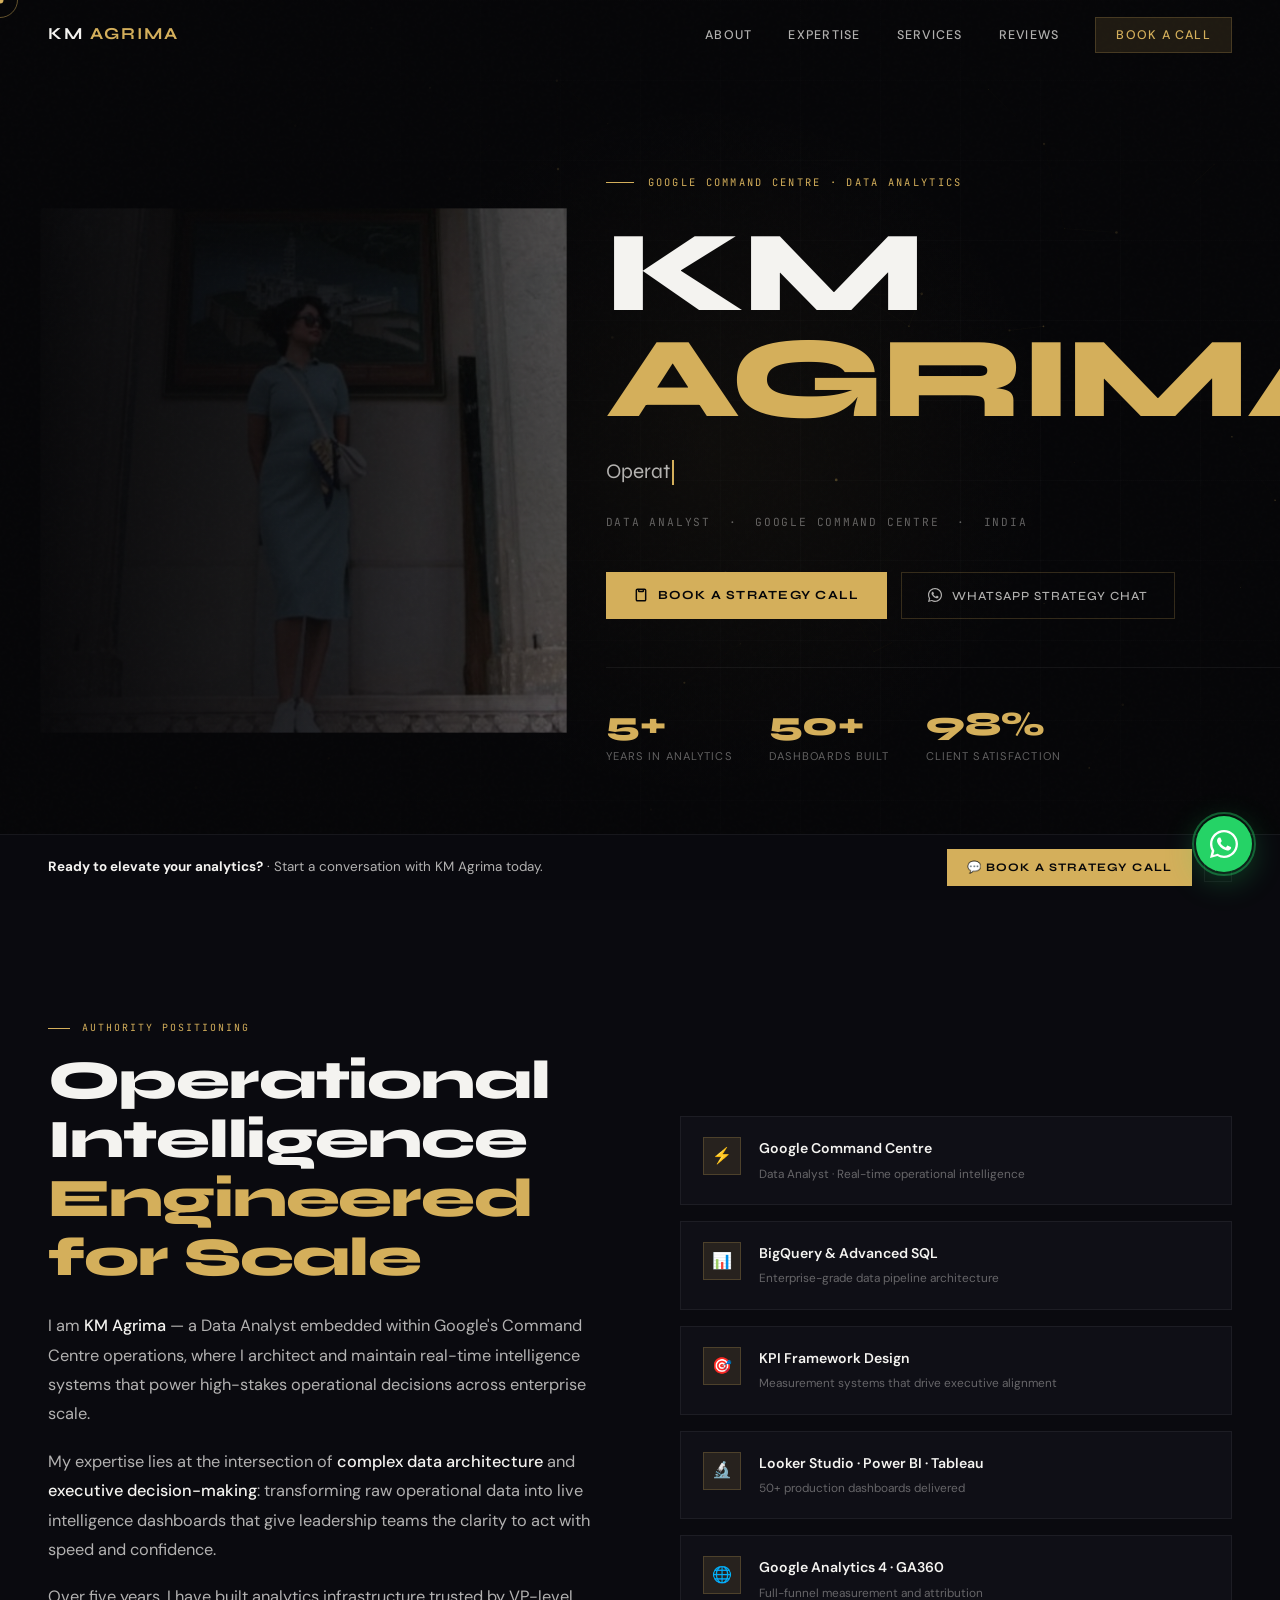
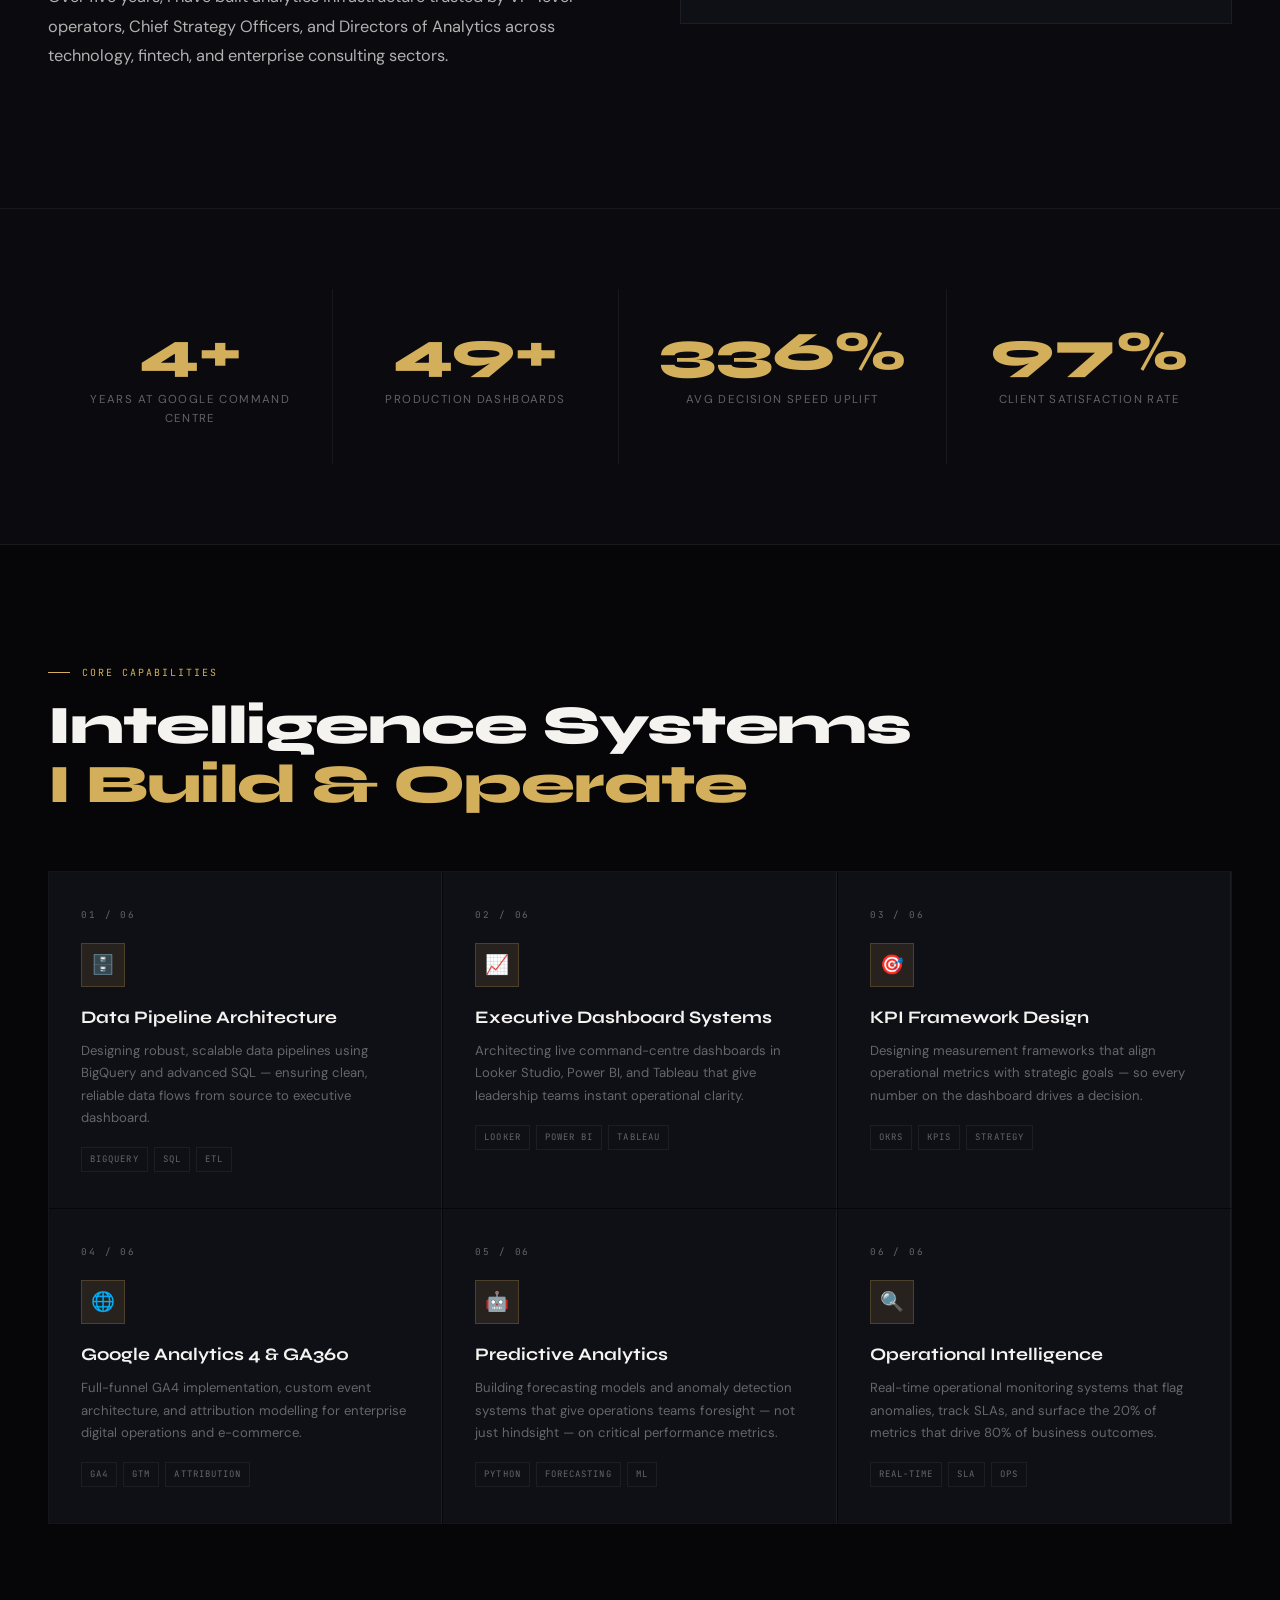
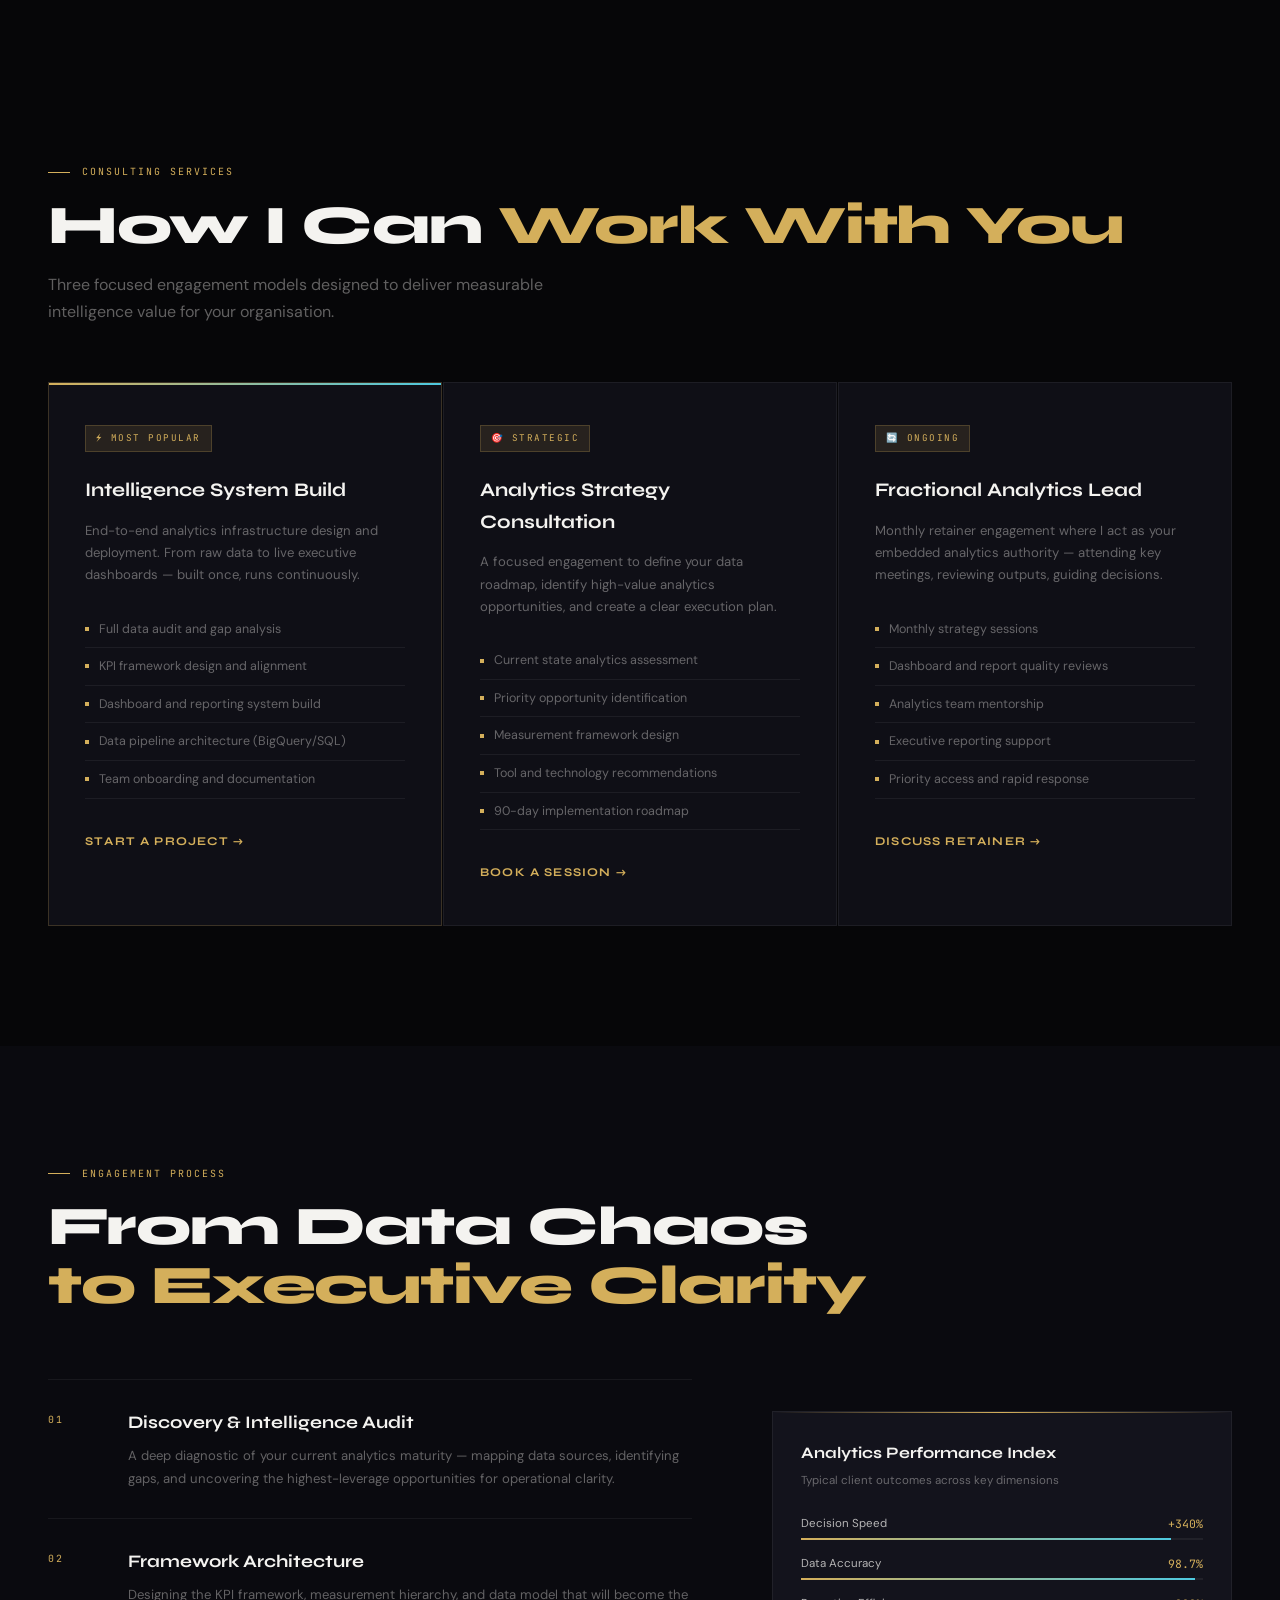
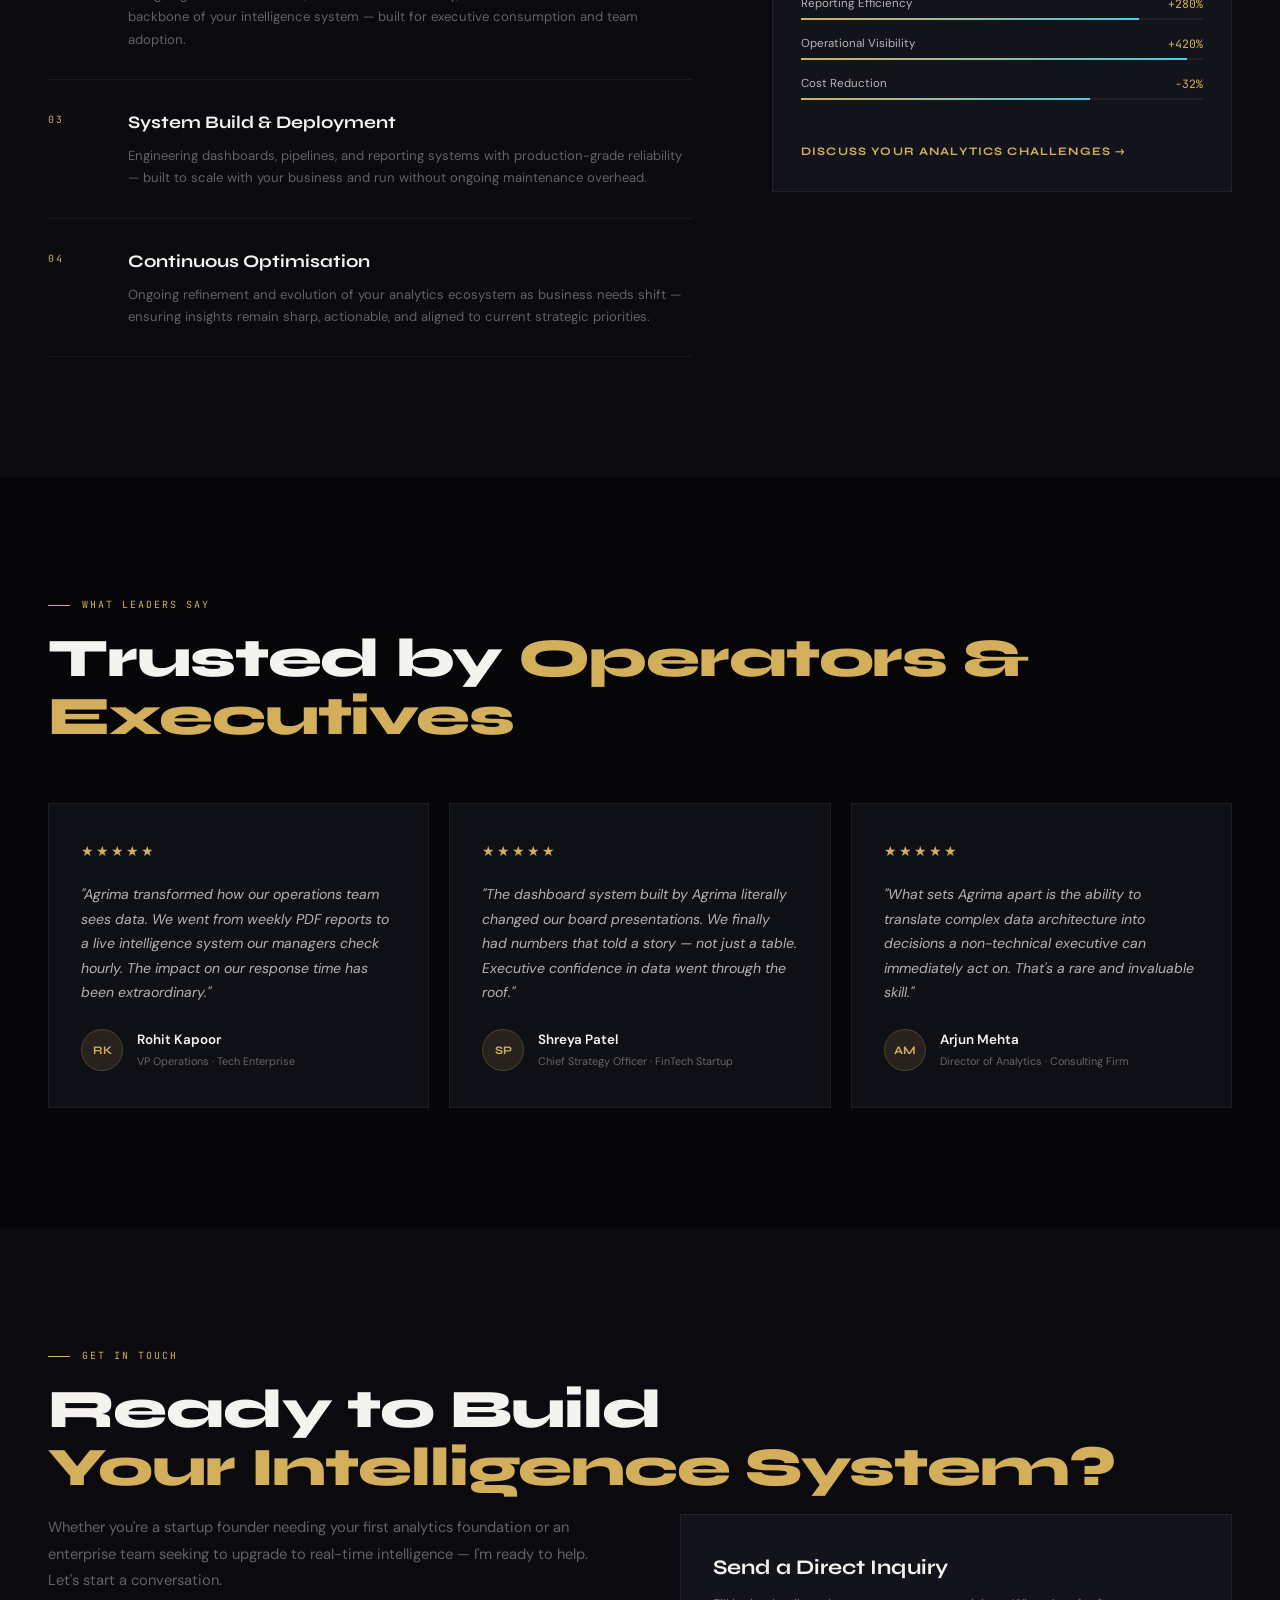
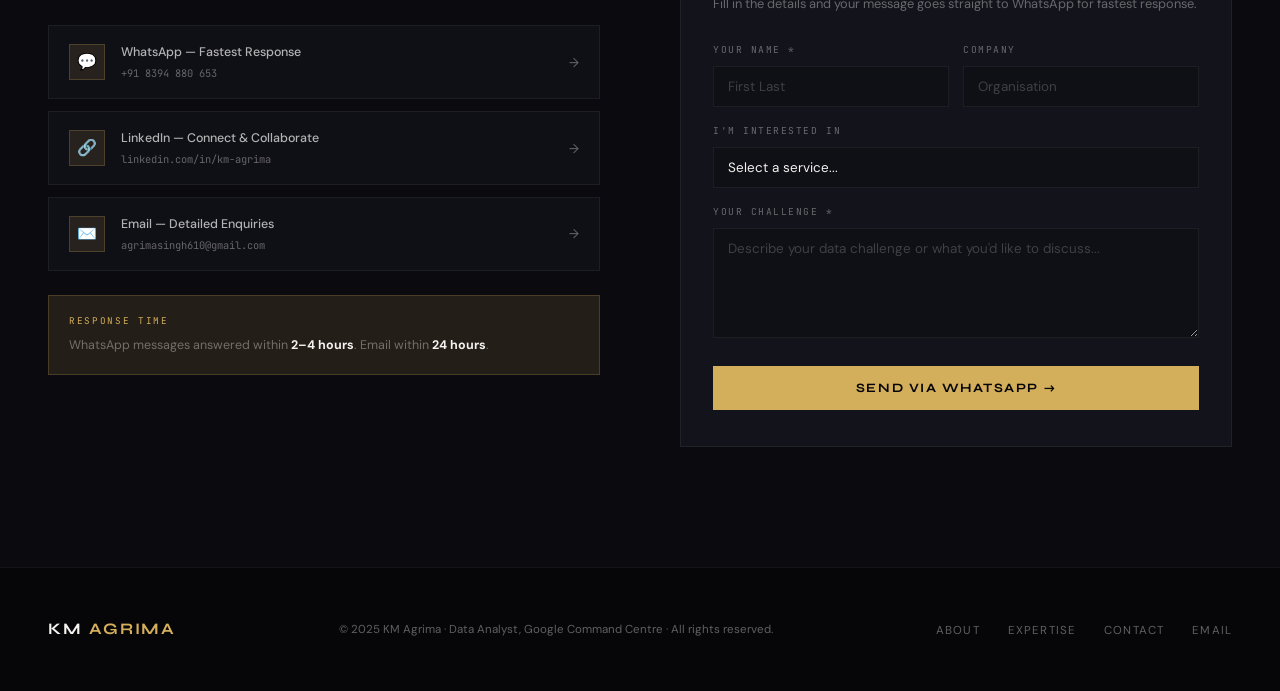
==== commit 7297d90e: "Add files via upload" ====
--- a/index.html
+++ b/index.html
@@ -1,44 +1,951 @@
 <!DOCTYPE html>
 <html lang="en">
 <head>
-  <meta charset="UTF-8">
-  <meta name="viewport" content="width=device-width, initial-scale=1.0">
-  <meta name="description" content="KM Agrima — Data Analyst at Google Command Centre. Premium analytics authority, operational intelligence expert, and real-time decision systems consultant.">
-  <meta name="keywords" content="KM Agrima, data analyst, Google Command Centre, analytics consultant, operational intelligence, business intelligence, data strategy">
-  <meta property="og:title" content="KM Agrima — Data Analyst · Google Command Centre">
-  <meta property="og:description" content="Transforming operational complexity into intelligent business decisions.">
-  <meta property="og:type" content="website">
-  <meta name="robots" content="index, follow">
-  <title>KM Agrima — Data Analyst · Google Command Centre</title>
-  <link rel="preconnect" href="https://fonts.googleapis.com">
-  <link rel="preconnect" href="https://fonts.gstatic.com" crossorigin>
-  <link rel="stylesheet" href="styles.css">
-
-  <!-- JSON-LD Structured Data for AI Search & SEO -->
-  <script type="application/ld+json">
-  {
-    "@context": "https://schema.org",
-    "@type": "Person",
-    "name": "KM Agrima",
-    "jobTitle": "Data Analyst",
-    "worksFor": { "@type": "Organization", "name": "Google Command Centre" },
-    "description": "Premium analytics authority, operational intelligence expert, and real-time decision systems consultant.",
-    "email": "agrimasingh610@gmail.com",
-    "telephone": "+918394880653",
-    "knowsAbout": ["Data Analytics","Business Intelligence","Operational Intelligence","Real-time Decision Systems","Data Strategy","Google Analytics","Enterprise Analytics"]
+<meta charset="UTF-8">
+<meta name="viewport" content="width=device-width, initial-scale=1.0">
+<meta name="description" content="KM Agrima — Data Analyst at Google Command Centre. Premium analytics authority, operational intelligence expert, and real-time decision systems consultant.">
+<meta property="og:title" content="KM Agrima — Operational Intelligence · Google Command Centre">
+<meta property="og:description" content="Transforming enterprise complexity into executive clarity through real-time analytics systems.">
+<meta property="og:type" content="website">
+<meta name="robots" content="index, follow">
+<title>KM Agrima — Operational Intelligence · Google Command Centre</title>
+<link rel="preconnect" href="https://fonts.googleapis.com">
+<link rel="preconnect" href="https://fonts.gstatic.com" crossorigin>
+<link href="https://fonts.googleapis.com/css2?family=Syne:wght@400;500;600;700;800&family=DM+Sans:ital,opsz,wght@0,9..40,300;0,9..40,400;0,9..40,500;1,9..40,300&family=JetBrains+Mono:wght@300;400;500&display=swap" rel="stylesheet">
+<script type="application/ld+json">
+{"@context":"https://schema.org","@type":"Person","name":"KM Agrima","jobTitle":"Data Analyst","worksFor":{"@type":"Organization","name":"Google Command Centre"},"description":"Premium analytics authority, operational intelligence expert, and real-time decision systems consultant.","email":"agrimasingh610@gmail.com","telephone":"+918394880653"}
+</script>
+<style>
+/* ═══════════════════════════════════════════════
+   ROOT & TOKENS
+═══════════════════════════════════════════════ */
+:root {
+  --black: #060608;
+  --deep: #0a0a0f;
+  --surface: #0f0f16;
+  --panel: #13131c;
+  --border: rgba(255,255,255,0.06);
+  --border-gold: rgba(212,175,91,0.22);
+  --white: #f4f3f0;
+  --white-dim: rgba(244,243,240,0.72);
+  --white-muted: rgba(244,243,240,0.38);
+  --gold: #d4af5b;
+  --gold-bright: #e8c96a;
+  --gold-dim: rgba(212,175,91,0.12);
+  --gold-glow: rgba(212,175,91,0.18);
+  --cyan: #4ec9e0;
+  --cyan-dim: rgba(78,201,224,0.08);
+  --font-display: 'Syne', sans-serif;
+  --font-body: 'DM Sans', sans-serif;
+  --font-mono: 'JetBrains Mono', monospace;
+  --ease-expo: cubic-bezier(0.16, 1, 0.3, 1);
+  --ease-back: cubic-bezier(0.34, 1.56, 0.64, 1);
+}
+
+*,*::before,*::after { box-sizing:border-box; margin:0; padding:0; }
+html { scroll-behavior: smooth; }
+body {
+  background: var(--black);
+  color: var(--white);
+  font-family: var(--font-body);
+  font-size: 16px;
+  line-height: 1.65;
+  overflow-x: hidden;
+  -webkit-font-smoothing: antialiased;
+}
+img { display:block; max-width:100%; }
+a { color: inherit; text-decoration: none; }
+button { cursor:pointer; border:none; background:none; font-family:inherit; }
+ul { list-style:none; }
+
+/* ── LOADER ── */
+#loader {
+  position: fixed; inset: 0; z-index: 99999;
+  background: var(--black);
+  display: flex; flex-direction:column; align-items:center; justify-content:center;
+  transition: opacity 0.8s var(--ease-expo), transform 0.8s var(--ease-expo);
+}
+#loader.out { opacity:0; pointer-events:none; transform: scale(1.04); }
+.loader-name {
+  font-family: var(--font-display);
+  font-size: clamp(2rem, 6vw, 4rem);
+  font-weight: 800;
+  letter-spacing: 0.16em;
+  text-transform: uppercase;
+  color: var(--white);
+  overflow: hidden;
+}
+.loader-name span { color: var(--gold); }
+.loader-bar-wrap {
+  width: 200px; height: 1px;
+  background: rgba(255,255,255,0.08);
+  margin-top: 28px;
+  overflow: hidden;
+}
+.loader-bar {
+  height: 100%;
+  background: linear-gradient(90deg, var(--gold), var(--cyan));
+  width: 0;
+  transition: width 1.8s var(--ease-expo);
+}
+.loader-label {
+  margin-top: 16px;
+  font-family: var(--font-mono);
+  font-size: 0.62rem;
+  letter-spacing: 0.22em;
+  color: var(--white-muted);
+  text-transform: uppercase;
+}
+
+/* ── CURSOR ── */
+.cur-dot {
+  position: fixed; width: 7px; height: 7px;
+  background: var(--gold); border-radius: 50%;
+  pointer-events: none; z-index: 9999;
+  transform: translate(-50%,-50%);
+  transition: opacity 0.2s;
+}
+.cur-ring {
+  position: fixed; width: 36px; height: 36px;
+  border: 1px solid rgba(212,175,91,0.45);
+  border-radius: 50%;
+  pointer-events: none; z-index: 9998;
+  transform: translate(-50%,-50%);
+  transition: width 0.3s var(--ease-expo), height 0.3s var(--ease-expo), border-color 0.3s;
+}
+.cur-ring.hov { width:56px; height:56px; border-color: rgba(212,175,91,0.8); }
+
+/* ── NOISE OVERLAY ── */
+body::before {
+  content:''; position:fixed; inset:0; z-index:1;
+  background-image: url("data:image/svg+xml,%3Csvg viewBox='0 0 256 256' xmlns='http://www.w3.org/2000/svg'%3E%3Cfilter id='n'%3E%3CfeTurbulence type='fractalNoise' baseFrequency='0.9' numOctaves='4' stitchTiles='stitch'/%3E%3C/filter%3E%3Crect width='100%25' height='100%25' filter='url(%23n)' opacity='0.028'/%3E%3C/svg%3E");
+  pointer-events:none; opacity:0.4;
+}
+
+/* ── SCROLLBAR ── */
+::-webkit-scrollbar { width: 3px; }
+::-webkit-scrollbar-track { background: var(--black); }
+::-webkit-scrollbar-thumb { background: var(--gold); border-radius:2px; }
+
+/* ═══════════════════════════════════════════════
+   NAVIGATION
+═══════════════════════════════════════════════ */
+.nav {
+  position: fixed; top:0; left:0; right:0; z-index:900;
+  padding: 20px 48px;
+  display: flex; align-items:center; justify-content:space-between;
+  transition: padding 0.4s var(--ease-expo), background 0.4s;
+}
+.nav.scrolled {
+  padding: 14px 48px;
+  background: rgba(6,6,8,0.88);
+  backdrop-filter: blur(20px) saturate(160%);
+  border-bottom: 1px solid var(--border);
+}
+.nav-logo {
+  font-family: var(--font-display);
+  font-size: 1.05rem; font-weight: 700;
+  letter-spacing: 0.12em; text-transform: uppercase;
+}
+.nav-logo span { color: var(--gold); }
+.nav-links {
+  display: flex; align-items:center; gap: 36px;
+}
+.nav-links a {
+  font-size: 0.78rem; letter-spacing: 0.1em;
+  text-transform: uppercase; color: var(--white-dim);
+  transition: color 0.2s;
+  font-weight: 500;
+}
+.nav-links a:hover { color: var(--white); }
+.nav-cta {
+  padding: 9px 20px;
+  border: 1px solid var(--border-gold);
+  background: var(--gold-dim);
+  color: var(--gold) !important;
+  transition: background 0.2s, border-color 0.2s !important;
+}
+.nav-cta:hover { background: rgba(212,175,91,0.18) !important; border-color: var(--gold) !important; }
+.nav-hamburger {
+  display:none; flex-direction:column; gap:5px; padding:4px;
+}
+.nav-hamburger span {
+  width:22px; height:1.5px; background:var(--white-dim); display:block;
+  transition: transform 0.3s, opacity 0.3s;
+}
+
+/* ── MOBILE MENU ── */
+.mob-menu {
+  position:fixed; inset:0; z-index:950;
+  background: rgba(6,6,8,0.97);
+  backdrop-filter: blur(24px);
+  display:flex; flex-direction:column; align-items:center; justify-content:center; gap:32px;
+  opacity:0; pointer-events:none;
+  transition: opacity 0.4s var(--ease-expo);
+}
+.mob-menu.open { opacity:1; pointer-events:all; }
+.mob-menu a {
+  font-family: var(--font-display); font-size:clamp(1.6rem,6vw,2.4rem);
+  font-weight:700; letter-spacing:0.06em; text-transform:uppercase;
+  color: var(--white-dim); transition:color 0.2s;
+}
+.mob-menu a:hover { color: var(--gold); }
+.mob-close {
+  position:absolute; top:28px; right:32px;
+  color: var(--white-dim); font-size:1.3rem;
+}
+
+/* ═══════════════════════════════════════════════
+   HERO
+═══════════════════════════════════════════════ */
+.hero {
+  min-height: 100vh; position:relative;
+  display:flex; align-items:center;
+  overflow:hidden;
+  padding: 120px 48px 80px;
+}
+.hero-canvas {
+  position:absolute; inset:0; z-index:0;
+}
+canvas#heroCanvas {
+  position:absolute; inset:0; width:100%; height:100%;
+}
+.hero-grid {
+  position:absolute; inset:0;
+  background-image:
+    linear-gradient(rgba(255,255,255,0.024) 1px, transparent 1px),
+    linear-gradient(90deg, rgba(255,255,255,0.024) 1px, transparent 1px);
+  background-size: 80px 80px;
+  mask-image: radial-gradient(ellipse 80% 80% at 50% 50%, black 40%, transparent 100%);
+}
+.hero-vignette {
+  position:absolute; inset:0;
+  background: radial-gradient(ellipse 70% 70% at 70% 50%, transparent 0%, rgba(6,6,8,0.6) 100%);
+}
+.hero-glow {
+  position:absolute;
+  width: 700px; height: 700px;
+  background: radial-gradient(circle, rgba(212,175,91,0.07) 0%, transparent 70%);
+  top: 50%; left: 55%;
+  transform: translate(-50%,-50%);
+  pointer-events:none;
+}
+.hero-inner {
+  position:relative; z-index:2;
+  max-width: 1320px; margin: 0 auto; width:100%;
+  display:grid; grid-template-columns:1fr; align-items:center; position:relative; z-index:2;
+}
+.hero-eyebrow {
+  display:flex; align-items:center; gap:14px; margin-bottom:28px;
+}
+.hero-eyebrow-line {
+  width:28px; height:1px; background: var(--gold);
+}
+.hero-eyebrow-text {
+  font-family: var(--font-mono); font-size:0.65rem;
+  letter-spacing:0.22em; text-transform:uppercase;
+  color: var(--gold);
+}
+.hero-name {
+  font-family: var(--font-display);
+  font-size: clamp(3.4rem, 9vw, 7.2rem);
+  font-weight: 800;
+  letter-spacing: -0.02em;
+  line-height: 0.92;
+  text-transform: uppercase;
+  margin-bottom: 24px;
+}
+.hero-name-gold { color: var(--gold); }
+.hero-headline {
+  font-family: var(--font-display);
+  font-size: clamp(1rem, 2.4vw, 1.3rem);
+  font-weight: 400;
+  color: var(--white-dim);
+  line-height: 1.5;
+  min-height: 2.4em;
+  margin-bottom: 8px;
+}
+.hero-cursor {
+  display:inline-block; width:2px; height:1.2em;
+  background: var(--gold); margin-left:2px;
+  vertical-align:middle;
+  animation: blink 1s step-end infinite;
+}
+@keyframes blink { 0%,100%{opacity:1} 50%{opacity:0} }
+.hero-role {
+  font-family: var(--font-mono); font-size:0.7rem;
+  letter-spacing:0.16em; color:var(--white-muted);
+  text-transform:uppercase; margin-bottom:40px;
+}
+.hero-actions {
+  display:flex; gap:14px; flex-wrap:wrap; margin-bottom:48px;
+}
+.btn-primary {
+  display:inline-flex; align-items:center; gap:10px;
+  padding:13px 28px;
+  background: var(--gold);
+  color: var(--black);
+  font-family: var(--font-display); font-size:0.78rem;
+  font-weight:700; letter-spacing:0.1em; text-transform:uppercase;
+  transition: background 0.2s, transform 0.2s;
+  position:relative; overflow:hidden;
+}
+.btn-primary::before {
+  content:''; position:absolute; inset:0;
+  background: linear-gradient(135deg, rgba(255,255,255,0.15), transparent);
+  opacity:0; transition:opacity 0.2s;
+}
+.btn-primary:hover { background: var(--gold-bright); transform:translateY(-2px); }
+.btn-primary:hover::before { opacity:1; }
+.btn-secondary {
+  display:inline-flex; align-items:center; gap:10px;
+  padding:12px 26px;
+  border: 1px solid var(--border-gold);
+  background: transparent; color: var(--white-dim);
+  font-family: var(--font-display); font-size:0.78rem;
+  font-weight:500; letter-spacing:0.08em; text-transform:uppercase;
+  transition: border-color 0.2s, color 0.2s, transform 0.2s;
+}
+.btn-secondary:hover { border-color:var(--gold); color:var(--gold); transform:translateY(-2px); }
+.hero-stats {
+  display:flex; gap:36px;
+  padding-top:40px;
+  border-top:1px solid var(--border);
+}
+.hero-stat-num {
+  font-family: var(--font-display); font-size:2.1rem;
+  font-weight:800; color:var(--white); line-height:1;
+}
+.hero-stat-gold { color: var(--gold); }
+.hero-stat-label {
+  font-size:0.7rem; letter-spacing:0.1em;
+  color:var(--white-muted); text-transform:uppercase; margin-top:6px;
+}
+
+/* HERO RIGHT – live dashboard card */
+.hero-card {
+  background: var(--panel);
+  border: 1px solid var(--border);
+  padding: 28px;
+  position:relative; overflow:hidden;
+}
+.hero-card::before {
+  content:''; position:absolute; top:0; left:0; right:0; height:1px;
+  background: linear-gradient(90deg, transparent, var(--gold), transparent);
+}
+.hero-card-header {
+  display:flex; justify-content:space-between; align-items:center;
+  margin-bottom:20px;
+}
+.hero-card-title {
+  font-family: var(--font-mono); font-size:0.62rem;
+  letter-spacing:0.18em; text-transform:uppercase; color:var(--white-muted);
+}
+.hero-card-live {
+  display:flex; align-items:center; gap:7px;
+  font-family:var(--font-mono); font-size:0.6rem;
+  letter-spacing:0.14em; text-transform:uppercase; color:var(--cyan);
+}
+.hero-card-live-dot {
+  width:6px; height:6px; border-radius:50%;
+  background:var(--cyan);
+  animation: pulse-live 2s ease-in-out infinite;
+}
+@keyframes pulse-live { 0%,100%{opacity:1;transform:scale(1)} 50%{opacity:0.4;transform:scale(1.4)} }
+.dash-metric {
+  margin-bottom:16px;
+}
+.dash-metric-row {
+  display:flex; justify-content:space-between; align-items:center;
+  margin-bottom:6px;
+}
+.dash-metric-label { font-size:0.72rem; color:var(--white-muted); }
+.dash-metric-val { font-family:var(--font-mono); font-size:0.72rem; color:var(--gold); }
+.dash-bar-track {
+  height:2px; background:rgba(255,255,255,0.06); overflow:hidden;
+}
+.dash-bar-fill {
+  height:100%;
+  background: linear-gradient(90deg, var(--gold), var(--cyan));
+  width:0; transition: width 1.6s var(--ease-expo);
+}
+.dash-bar-fill.go { width: var(--w); }
+.dash-mini-chart {
+  margin-top:20px; height:54px; position:relative;
+}
+.dash-mini-chart svg { width:100%; height:100%; }
+.hero-card-footer {
+  margin-top:18px; padding-top:16px; border-top:1px solid var(--border);
+  display:flex; align-items:center; gap:10px;
+}
+.hero-card-footer-dot { width:7px;height:7px;border-radius:50%;background:#27c97a; flex-shrink:0; }
+.hero-card-footer-text { font-size:0.68rem; color:var(--white-muted); }
+
+/* ═══════════════════════════════════════════════
+   SECTION BASE
+═══════════════════════════════════════════════ */
+section { position:relative; }
+.container { max-width:1320px; margin:0 auto; padding:0 48px; }
+.section-pad { padding:120px 0; }
+.sec-eyebrow {
+  display:flex; align-items:center; gap:12px; margin-bottom:16px;
+}
+.sec-eyebrow-line { width:22px; height:1px; background:var(--gold); }
+.sec-eyebrow-text {
+  font-family:var(--font-mono); font-size:0.62rem;
+  letter-spacing:0.2em; text-transform:uppercase; color:var(--gold);
+}
+.sec-title {
+  font-family:var(--font-display);
+  font-size: clamp(2rem, 5vw, 3.4rem);
+  font-weight:800; letter-spacing:-0.02em; line-height:1.08;
+  margin-bottom:16px;
+}
+.sec-title em { font-style:normal; color:var(--gold); }
+.sec-desc {
+  font-size:1rem; color:var(--white-muted); max-width:520px; line-height:1.7;
+}
+
+/* ── REVEAL ── */
+.reveal { opacity:0; transform:translateY(28px); transition:opacity 0.7s var(--ease-expo), transform 0.7s var(--ease-expo); }
+.reveal.on { opacity:1; transform:translateY(0); }
+.reveal-d1 { transition-delay:0.1s; }
+.reveal-d2 { transition-delay:0.2s; }
+.reveal-d3 { transition-delay:0.3s; }
+.reveal-d4 { transition-delay:0.4s; }
+
+/* ═══════════════════════════════════════════════
+   ABOUT
+═══════════════════════════════════════════════ */
+.about { background:var(--deep); padding:120px 0; }
+.about-inner {
+  display:grid; grid-template-columns:1fr 1fr; gap:80px; align-items:center;
+}
+.about-left {}
+.about-body {
+  font-size:1.02rem; color:var(--white-dim);
+  line-height:1.8; margin-top:24px;
+}
+.about-body p { margin-bottom:18px; }
+.about-body strong { color:var(--white); font-weight:500; }
+.about-right {}
+.credential-list { margin-top:32px; display:flex; flex-direction:column; gap:16px; }
+.credential {
+  display:flex; gap:18px; align-items:flex-start;
+  padding:20px 22px;
+  background:var(--surface);
+  border:1px solid var(--border);
+  transition: border-color 0.2s, transform 0.2s;
+}
+.credential:hover { border-color:var(--border-gold); transform:translateX(4px); }
+.credential-icon {
+  width:38px; height:38px; flex-shrink:0;
+  background:var(--gold-dim); border:1px solid var(--border-gold);
+  display:flex; align-items:center; justify-content:center;
+  font-size:1rem;
+}
+.credential-title { font-weight:600; font-size:0.88rem; margin-bottom:4px; }
+.credential-sub { font-size:0.74rem; color:var(--white-muted); }
+
+/* ═══════════════════════════════════════════════
+   EXPERTISE GRID
+═══════════════════════════════════════════════ */
+.expertise { padding:120px 0; }
+.expertise-grid {
+  display:grid; grid-template-columns:repeat(3,1fr); gap:1px;
+  border:1px solid var(--border); margin-top:56px;
+}
+.exp-card {
+  padding:36px 32px;
+  background:var(--surface);
+  border-right:1px solid var(--border);
+  transition: background 0.3s;
+  position:relative; overflow:hidden;
+}
+.exp-card:hover { background:var(--panel); }
+.exp-card::after {
+  content:''; position:absolute; bottom:0; left:0; right:0; height:2px;
+  background: linear-gradient(90deg, var(--gold), var(--cyan));
+  transform:scaleX(0); transform-origin:left;
+  transition:transform 0.4s var(--ease-expo);
+}
+.exp-card:hover::after { transform:scaleX(1); }
+.exp-num {
+  font-family:var(--font-mono); font-size:0.58rem;
+  letter-spacing:0.2em; color:var(--white-muted);
+  text-transform:uppercase; margin-bottom:20px;
+}
+.exp-icon {
+  width:44px; height:44px;
+  background:var(--gold-dim); border:1px solid var(--border-gold);
+  display:flex; align-items:center; justify-content:center;
+  font-size:1.2rem; margin-bottom:20px;
+}
+.exp-title {
+  font-family:var(--font-display); font-size:1.1rem;
+  font-weight:700; margin-bottom:12px; line-height:1.2;
+}
+.exp-body { font-size:0.82rem; color:var(--white-muted); line-height:1.7; }
+.exp-tags { display:flex; flex-wrap:wrap; gap:6px; margin-top:18px; }
+.exp-tag {
+  font-family:var(--font-mono); font-size:0.56rem;
+  letter-spacing:0.12em; text-transform:uppercase;
+  padding:4px 8px; border:1px solid var(--border); color:var(--white-muted);
+}
+
+/* ═══════════════════════════════════════════════
+   METRICS / COUNTER STRIP
+═══════════════════════════════════════════════ */
+.metrics {
+  background:var(--deep); padding:80px 0;
+  border-top:1px solid var(--border); border-bottom:1px solid var(--border);
+}
+.metrics-grid {
+  display:grid; grid-template-columns:repeat(4,1fr);
+  divide-border: var(--border);
+}
+.metric-item {
+  padding:36px 40px;
+  border-right:1px solid var(--border);
+  text-align:center;
+}
+.metric-item:last-child { border-right:none; }
+.metric-num {
+  font-family:var(--font-display); font-size:clamp(2.4rem,5vw,3.4rem);
+  font-weight:800; color:var(--gold); line-height:1;
+}
+.metric-label {
+  font-size:0.72rem; letter-spacing:0.12em;
+  color:var(--white-muted); text-transform:uppercase; margin-top:10px;
+}
+
+/* ═══════════════════════════════════════════════
+   SERVICES
+═══════════════════════════════════════════════ */
+.services { padding:120px 0; }
+.services-grid { display:grid; grid-template-columns:repeat(3,1fr); gap:1px; margin-top:56px; }
+.svc-card {
+  background:var(--surface); padding:40px 36px;
+  border:1px solid var(--border); position:relative;
+  transition:background 0.3s, border-color 0.3s;
+}
+.svc-card:hover { background:var(--panel); border-color:var(--border-gold); }
+.svc-card.featured { border-color:var(--border-gold); }
+.svc-card.featured::before {
+  content:''; position:absolute; top:0; left:0; right:0; height:2px;
+  background: linear-gradient(90deg, var(--gold), var(--cyan));
+}
+.svc-badge {
+  display:inline-block;
+  font-family:var(--font-mono); font-size:0.58rem;
+  letter-spacing:0.16em; text-transform:uppercase;
+  padding:5px 10px; background:var(--gold-dim); border:1px solid var(--border-gold);
+  color:var(--gold); margin-bottom:22px;
+}
+.svc-title { font-family:var(--font-display); font-size:1.2rem; font-weight:700; margin-bottom:14px; }
+.svc-body { font-size:0.82rem; color:var(--white-muted); line-height:1.7; margin-bottom:24px; }
+.svc-list { margin-bottom:28px; }
+.svc-list li {
+  font-size:0.78rem; color:var(--white-muted); padding:8px 0;
+  border-bottom:1px solid var(--border);
+  display:flex; align-items:center; gap:10px;
+}
+.svc-list li::before { content:''; width:4px;height:4px;background:var(--gold);flex-shrink:0; }
+.svc-cta {
+  font-family:var(--font-display); font-size:0.74rem;
+  font-weight:700; letter-spacing:0.1em; text-transform:uppercase;
+  color:var(--gold);
+  transition:letter-spacing 0.2s;
+}
+.svc-cta:hover { letter-spacing:0.2em; }
+
+/* ═══════════════════════════════════════════════
+   PROCESS
+═══════════════════════════════════════════════ */
+.process { background:var(--deep); padding:120px 0; }
+.process-inner {
+  display:grid; grid-template-columns:1fr 460px; gap:80px; align-items:start;
+}
+.process-steps { margin-top:48px; }
+.process-step {
+  display:grid; grid-template-columns:56px 1fr;
+  gap:24px; padding:28px 0;
+  border-bottom:1px solid var(--border);
+}
+.process-step:first-child { border-top:1px solid var(--border); }
+.step-num {
+  font-family:var(--font-mono); font-size:0.62rem;
+  letter-spacing:0.18em; color:var(--gold); padding-top:4px;
+}
+.step-title {
+  font-family:var(--font-display); font-size:1.1rem;
+  font-weight:700; margin-bottom:8px;
+}
+.step-body { font-size:0.82rem; color:var(--white-muted); line-height:1.7; }
+
+/* process visual */
+.process-visual-card {
+  background:var(--panel);
+  border:1px solid var(--border); padding:28px;
+  position:relative; overflow:hidden; margin-top:80px;
+  /* sticky within the grid */
+  position:sticky; top:100px;
+}
+.process-visual-card::before {
+  content:''; position:absolute; top:0; left:0; right:0; height:1px;
+  background:linear-gradient(90deg,transparent,var(--gold),transparent);
+}
+.pvc-title { font-family:var(--font-display); font-size:1rem; font-weight:700; margin-bottom:4px; }
+.pvc-sub { font-size:0.72rem; color:var(--white-muted); margin-bottom:24px; }
+.data-row { margin-bottom:14px; }
+.data-row-head { display:flex; justify-content:space-between; margin-bottom:5px; }
+.data-row-label { font-size:0.72rem; color:var(--white-dim); }
+.data-row-val { font-family:var(--font-mono); font-size:0.72rem; color:var(--gold); }
+.data-track { height:2px; background:rgba(255,255,255,0.06); }
+.data-fill {
+  height:100%;
+  background:linear-gradient(90deg,var(--gold),var(--cyan));
+  width:0; transition:width 1.6s var(--ease-expo);
+}
+.data-fill.go { width:var(--w); }
+.pvc-cta {
+  margin-top:28px; display:inline-flex; align-items:center; gap:8px;
+  font-family:var(--font-display); font-size:0.72rem;
+  font-weight:700; letter-spacing:0.1em; text-transform:uppercase;
+  color:var(--gold);
+}
+
+/* ═══════════════════════════════════════════════
+   TESTIMONIALS
+═══════════════════════════════════════════════ */
+.testimonials { padding:120px 0; }
+.test-grid {
+  display:grid; grid-template-columns:repeat(3,1fr); gap:20px; margin-top:56px;
+}
+.test-card {
+  background:var(--surface); padding:36px 32px;
+  border:1px solid var(--border);
+  transition:border-color 0.2s, transform 0.2s;
+}
+.test-card:hover { border-color:var(--border-gold); transform:translateY(-4px); }
+.test-stars { color:var(--gold); font-size:0.9rem; letter-spacing:2px; margin-bottom:18px; }
+.test-text { font-size:0.88rem; color:var(--white-dim); line-height:1.75; margin-bottom:24px; font-style:italic; }
+.test-author { display:flex; align-items:center; gap:14px; }
+.test-avatar {
+  width:42px; height:42px; border-radius:50%;
+  background:var(--gold-dim); border:1px solid var(--border-gold);
+  display:flex; align-items:center; justify-content:center;
+  font-family:var(--font-display); font-size:0.72rem;
+  font-weight:700; color:var(--gold);
+}
+.test-name { font-weight:600; font-size:0.84rem; }
+.test-role { font-size:0.68rem; color:var(--white-muted); margin-top:2px; }
+
+/* ═══════════════════════════════════════════════
+   CONTACT
+═══════════════════════════════════════════════ */
+.contact { background:var(--deep); padding:120px 0; }
+.contact-inner { display:grid; grid-template-columns:1fr 1fr; gap:80px; }
+.contact-channels { margin-top:32px; display:flex; flex-direction:column; gap:12px; }
+.contact-ch {
+  display:flex; align-items:center; gap:16px; padding:16px 20px;
+  background:var(--surface); border:1px solid var(--border);
+  transition:border-color 0.2s, transform 0.2s;
+}
+.contact-ch:hover { border-color:var(--border-gold); transform:translateX(4px); }
+.contact-ch-icon {
+  width:36px; height:36px; flex-shrink:0;
+  background:var(--gold-dim); border:1px solid var(--border-gold);
+  display:flex; align-items:center; justify-content:center; font-size:1rem;
+}
+.contact-ch-name { font-size:0.78rem; font-weight:500; color:var(--white-dim); }
+.contact-ch-val { font-family:var(--font-mono); font-size:0.65rem; color:var(--white-muted); margin-top:2px; }
+.contact-ch-arrow { margin-left:auto; color:var(--white-muted); font-size:0.8rem; }
+.resp-note {
+  margin-top:24px; padding:18px 20px;
+  background:var(--gold-dim); border:1px solid var(--border-gold);
+}
+.resp-note-label {
+  font-family:var(--font-mono); font-size:0.58rem;
+  letter-spacing:0.18em; text-transform:uppercase; color:var(--gold); margin-bottom:6px;
+}
+.resp-note-text { font-size:0.78rem; color:var(--white-muted); }
+
+/* form */
+.form-wrap {
+  background:var(--panel); border:1px solid var(--border); padding:36px 32px;
+}
+.form-title { font-family:var(--font-display); font-size:1.3rem; font-weight:700; margin-bottom:8px; }
+.form-sub { font-size:0.8rem; color:var(--white-muted); margin-bottom:28px; }
+.form-row { display:grid; grid-template-columns:1fr 1fr; gap:14px; }
+.form-group { margin-bottom:16px; }
+.form-label {
+  display:block; font-family:var(--font-mono); font-size:0.6rem;
+  letter-spacing:0.16em; text-transform:uppercase;
+  color:var(--white-muted); margin-bottom:8px;
+}
+.form-input, .form-select, .form-textarea {
+  width:100%; padding:11px 14px;
+  background:var(--surface); border:1px solid var(--border);
+  color:var(--white); font-family:var(--font-body); font-size:0.84rem;
+  outline:none; transition:border-color 0.2s;
+  appearance:none; -webkit-appearance:none;
+}
+.form-input:focus, .form-select:focus, .form-textarea:focus { border-color:var(--gold); }
+.form-input::placeholder, .form-textarea::placeholder { color:rgba(255,255,255,0.2); }
+.form-textarea { min-height:110px; resize:vertical; }
+.form-submit {
+  width:100%; padding:14px;
+  background:var(--gold); color:var(--black);
+  font-family:var(--font-display); font-size:0.8rem;
+  font-weight:700; letter-spacing:0.12em; text-transform:uppercase;
+  transition:background 0.2s, transform 0.2s;
+  margin-top:4px;
+}
+.form-submit:hover { background:var(--gold-bright); transform:translateY(-2px); }
+
+/* ═══════════════════════════════════════════════
+   FOOTER
+═══════════════════════════════════════════════ */
+.footer {
+  background:var(--black);
+  border-top:1px solid var(--border); padding:48px 0;
+}
+.footer-inner {
+  display:flex; align-items:center; justify-content:space-between;
+  flex-wrap:wrap; gap:20px;
+}
+.footer-logo {
+  font-family:var(--font-display); font-size:1rem;
+  font-weight:700; letter-spacing:0.12em; text-transform:uppercase;
+}
+.footer-logo span { color:var(--gold); }
+.footer-copy { font-size:0.72rem; color:var(--white-muted); }
+.footer-links { display:flex; gap:28px; }
+.footer-links a {
+  font-size:0.72rem; letter-spacing:0.1em; text-transform:uppercase;
+  color:var(--white-muted); transition:color 0.2s;
+}
+.footer-links a:hover { color:var(--gold); }
+
+/* ── FLOATING WA ── */
+.wa-float {
+  position:fixed; bottom:28px; right:28px; z-index:800;
+}
+.wa-float-btn {
+  width:56px; height:56px;
+  background:#25D366; border-radius:50%;
+  display:flex; align-items:center; justify-content:center;
+  box-shadow:0 8px 32px rgba(37,211,102,0.3);
+  transition:transform 0.2s;
+  position:relative;
+}
+.wa-float-btn:hover { transform:scale(1.1); }
+.wa-float-btn svg { width:28px;height:28px;fill:white; }
+.wa-pulse {
+  position:absolute; inset:-4px; border-radius:50%;
+  border:2px solid rgba(37,211,102,0.4);
+  animation:wapulse 2.2s ease-out infinite;
+}
+@keyframes wapulse { 0%{transform:scale(1);opacity:1} 100%{transform:scale(1.7);opacity:0} }
+.wa-tooltip {
+  position:absolute; right:64px; bottom:50%;
+  transform:translateY(50%);
+  background:var(--panel); border:1px solid var(--border);
+  padding:8px 14px; white-space:nowrap;
+  font-size:0.7rem; color:var(--white-dim);
+  pointer-events:none; opacity:0;
+  transition:opacity 0.2s;
+}
+.wa-float:hover .wa-tooltip { opacity:1; }
+
+/* ── STICKY BAR ── */
+.sticky-cta {
+  position:fixed; bottom:0; left:0; right:0; z-index:700;
+  background:rgba(10,10,15,0.96); backdrop-filter:blur(20px);
+  border-top:1px solid var(--border);
+  padding:14px 48px;
+  display:flex; align-items:center; justify-content:space-between;
+  transform:translateY(100%); transition:transform 0.4s var(--ease-expo);
+}
+.sticky-cta.vis { transform:translateY(0); }
+.sticky-text { font-size:0.84rem; color:var(--white-dim); }
+.sticky-text strong { color:var(--white); }
+.sticky-actions { display:flex; align-items:center; gap:12px; }
+.sticky-btn {
+  padding:9px 20px;
+  background:var(--gold); color:var(--black);
+  font-family:var(--font-display); font-size:0.72rem;
+  font-weight:700; letter-spacing:0.1em; text-transform:uppercase;
+  transition:background 0.2s;
+}
+.sticky-btn:hover { background:var(--gold-bright); }
+.sticky-dismiss {
+  width:28px;height:28px;
+  border:1px solid var(--border); color:var(--white-muted);
+  display:flex; align-items:center; justify-content:center;
+  font-size:0.8rem;
+}
+
+/* ── WA POPUP ── */
+.wa-overlay {
+  position:fixed; inset:0; z-index:9000;
+  background:rgba(0,0,0,0.7); backdrop-filter:blur(8px);
+  display:flex; align-items:center; justify-content:center;
+  opacity:0; pointer-events:none;
+  transition:opacity 0.3s;
+}
+.wa-overlay.open { opacity:1; pointer-events:all; }
+.wa-popup {
+  background:var(--panel); border:1px solid var(--border);
+  padding:40px 36px; max-width:460px; width:calc(100% - 40px);
+  position:relative;
+  transform:translateY(20px);
+  transition:transform 0.4s var(--ease-expo);
+}
+.wa-overlay.open .wa-popup { transform:translateY(0); }
+.wa-popup::before {
+  content:''; position:absolute; top:0; left:0; right:0; height:1px;
+  background:linear-gradient(90deg,transparent,var(--gold),transparent);
+}
+.wa-popup-close {
+  position:absolute; top:16px; right:16px;
+  color:var(--white-muted); font-size:1rem;
+  transition:color 0.2s;
+}
+.wa-popup-close:hover { color:var(--white); }
+.wa-popup-title {
+  font-family:var(--font-display); font-size:1.5rem;
+  font-weight:800; margin-bottom:8px;
+}
+.wa-popup-desc { font-size:0.82rem; color:var(--white-muted); margin-bottom:24px; }
+.wa-opts { display:flex; flex-direction:column; gap:8px; }
+.wa-opt {
+  display:flex; align-items:center; gap:14px; padding:14px 16px;
+  background:var(--surface); border:1px solid var(--border);
+  transition:border-color 0.2s, transform 0.2s;
+}
+.wa-opt:hover { border-color:var(--border-gold); transform:translateX(4px); }
+.wa-opt-icon { font-size:1.3rem; width:32px; text-align:center; }
+.wa-opt-title { font-size:0.82rem; font-weight:600; }
+.wa-opt-sub { font-size:0.68rem; color:var(--white-muted); margin-top:2px; }
+
+/* ═══════════════════════════════════════════════
+   TOAST
+═══════════════════════════════════════════════ */
+.toast {
+  position:fixed; top:90px; right:24px; z-index:99990;
+  background:var(--panel); border:1px solid var(--border-gold);
+  padding:14px 20px;
+  font-size:0.8rem; color:var(--white-dim);
+  transform:translateX(calc(100% + 40px));
+  transition:transform 0.4s var(--ease-expo);
+}
+.toast.in { transform:translateX(0); }
+
+/* ═══════════════════════════════════════════════
+   RESPONSIVE
+═══════════════════════════════════════════════ */
+@media (max-width: 1100px) {
+  .hero-inner { grid-template-columns:1fr; }
+  .hero-card { display:none; }
+  .about-inner { grid-template-columns:1fr; gap:48px; }
+  .process-inner { grid-template-columns:1fr; }
+  .process-visual-card { position:relative; top:0; margin-top:40px; }
+  .contact-inner { grid-template-columns:1fr; gap:48px; }
+}
+@media (max-width: 900px) {
+  .nav { padding:16px 24px; }
+  .nav.scrolled { padding:12px 24px; }
+  .nav-links { display:none; }
+  .nav-hamburger { display:flex; }
+  .hero { padding:100px 24px 60px; }
+  .container { padding:0 24px; }
+  .expertise-grid { grid-template-columns:1fr 1fr; }
+  .metrics-grid { grid-template-columns:1fr 1fr; }
+  .services-grid { grid-template-columns:1fr; }
+  .test-grid { grid-template-columns:1fr; }
+  .hero-stats { gap:20px; }
+  .footer-inner { flex-direction:column; align-items:flex-start; }
+  .sticky-cta { padding:14px 24px; }
+}
+@media (max-width: 600px) {
+  .expertise-grid { grid-template-columns:1fr; }
+  .metrics-grid { grid-template-columns:1fr 1fr; }
+  .form-row { grid-template-columns:1fr; }
+  .hero-actions { flex-direction:column; }
+  .btn-primary, .btn-secondary { justify-content:center; }
+}
+
+
+}
+
+/* ── HERO PORTRAIT ── */
+.hero-portrait {
+  position: absolute;
+  right: 0; top: 0; bottom: 0;
+  width: 52%;
+  z-index: 1;
+  overflow: hidden;
+}
+.hero-portrait-img {
+  width: 100%; height: 100%;
+  object-fit: cover;
+  object-position: center top;
+  filter: grayscale(15%) contrast(1.05) brightness(0.88);
+  transform: scale(1.03);
+  transition: transform 6s ease;
+}
+.hero-portrait:hover .hero-portrait-img { transform: scale(1.0); }
+.hero-portrait-overlay {
+  position: absolute; inset: 0;
+  background: linear-gradient(
+    90deg,
+    var(--black) 0%,
+    rgba(6,6,8,0.82) 28%,
+    rgba(6,6,8,0.3) 60%,
+    rgba(6,6,8,0.1) 100%
+  );
+}
+/* Push text content to left half */
+.hero-inner { max-width: 580px; }
+.hero-left { position: relative; z-index: 3; }
+
+/* Remove old right-col css */
+.hero-right-col { display:none; }
+
+@media (max-width: 900px) {
+  .hero-portrait {
+    width: 100%;
+    opacity: 0.35;
   }
-  </script>
+  .hero-portrait-overlay {
+    background: linear-gradient(
+      180deg,
+      rgba(6,6,8,0.3) 0%,
+      rgba(6,6,8,0.92) 70%,
+      var(--black) 100%
+    );
+  }
+  .hero-inner { max-width: 100%; }
+}
+</style>
 </head>
 <body>
 
-<!-- ─── CUSTOM CURSOR ──────────────────────────────────── -->
-<div class="cursor" style="position:fixed;top:0;left:0;pointer-events:none;z-index:9999;">
-  <div class="cursor-dot" style="position:fixed;top:0;left:0;width:8px;height:8px;background:var(--gold);border-radius:50%;transform:translate(-50%,-50%);pointer-events:none;z-index:9999;"></div>
+<!-- LOADER -->
+<div id="loader">
+  <div class="loader-name">KM&nbsp;<span>Agrima</span></div>
+  <div class="loader-bar-wrap"><div class="loader-bar" id="loaderBar"></div></div>
+  <div class="loader-label">Initialising intelligence systems</div>
 </div>
-<div class="cursor-ring"></div>
-
-<!-- ─── NAVIGATION ────────────────────────────────────── -->
-<nav class="nav" role="navigation">
+
+<!-- CURSOR -->
+<div class="cur-dot" id="curDot"></div>
+<div class="cur-ring" id="curRing"></div>
+
+<!-- NAV -->
+<nav class="nav" id="mainNav" role="navigation">
   <div class="nav-logo">KM <span>Agrima</span></div>
   <ul class="nav-links">
     <li><a href="#about">About</a></li>
@@ -47,14 +954,14 @@
     <li><a href="#testimonials">Reviews</a></li>
     <li><a href="#contact" class="nav-cta">Book a Call</a></li>
   </ul>
-  <button class="nav-hamburger" aria-label="Menu">
+  <button class="nav-hamburger" id="navHamburger" aria-label="Menu">
     <span></span><span></span><span></span>
   </button>
 </nav>
 
-<!-- ─── MOBILE MENU ────────────────────────────────────── -->
-<div class="mobile-menu" aria-hidden="true">
-  <button class="mobile-menu-close" aria-label="Close">✕</button>
+<!-- MOBILE MENU -->
+<div class="mob-menu" id="mobMenu">
+  <button class="mob-close" id="mobClose">✕</button>
   <a href="#about">About</a>
   <a href="#expertise">Expertise</a>
   <a href="#services">Services</a>
@@ -62,531 +969,457 @@
   <a href="#contact">Contact</a>
 </div>
 
-<!-- ─── HERO SECTION ──────────────────────────────────── -->
+<!-- ═══════════════════════════════════════════════
+     HERO
+════════════════════════════════════════════════ -->
 <section class="hero" id="home">
-  <div class="hero-bg"></div>
-  <div class="hero-grid-lines"></div>
-  <div class="hero-noise"></div>
-
-  <div class="hero-left">
-    <div class="hero-eyebrow">
-      <div class="hero-eyebrow-line"></div>
-      <span class="hero-eyebrow-text">Google Command Centre · Data Analytics</span>
+  <div class="hero-canvas"><canvas id="heroCanvas"></canvas></div>
+  <div class="hero-grid"></div>
+  <div class="hero-vignette"></div>
+  <div class="hero-glow"></div>
+  <!-- PORTRAIT BACKGROUND -->
+  <div class="hero-portrait">
+    <img src="[data-uri]" alt="KM Agrima" class="hero-portrait-img">
+    <div class="hero-portrait-overlay"></div>
+  </div>
+
+  <div class="hero-inner">
+    <div class="hero-left">
+      <div class="hero-eyebrow">
+        <div class="hero-eyebrow-line"></div>
+        <span class="hero-eyebrow-text">Google Command Centre · Data Analytics</span>
+      </div>
+      <h1 class="hero-name">
+        KM<br><span class="hero-name-gold">AGRIMA</span>
+      </h1>
+      <p class="hero-headline">
+        <span id="typingEl"></span><span class="hero-cursor"></span>
+      </p>
+      <p class="hero-role">Data Analyst &nbsp;·&nbsp; Google Command Centre &nbsp;·&nbsp; India</p>
+      <div class="hero-actions">
+        <a href="#contact" class="btn-primary">
+          <svg width="14" height="14" viewBox="0 0 24 24" fill="none" stroke="currentColor" stroke-width="2.5"><path d="M8 2H6a2 2 0 0 0-2 2v16a2 2 0 0 0 2 2h12a2 2 0 0 0 2-2V4a2 2 0 0 0-2-2h-2"/><rect x="8" y="2" width="8" height="4" rx="1"/></svg>
+          Book a Strategy Call
+        </a>
+        <button class="btn-secondary" data-wa>
+          <svg width="14" height="14" viewBox="0 0 24 24" fill="currentColor"><path d="M17.472 14.382c-.297-.149-1.758-.867-2.03-.967-.273-.099-.471-.148-.67.15-.197.297-.767.966-.94 1.164-.173.199-.347.223-.644.075-.297-.15-1.255-.463-2.39-1.475-.883-.788-1.48-1.761-1.653-2.059-.173-.297-.018-.458.13-.606.134-.133.298-.347.446-.52.149-.174.198-.298.298-.497.099-.198.05-.371-.025-.52-.075-.149-.669-1.612-.916-2.207-.242-.579-.487-.5-.669-.51-.173-.008-.371-.01-.57-.01-.198 0-.52.074-.792.372-.272.297-1.04 1.016-1.04 2.479 0 1.462 1.065 2.875 1.213 3.074.149.198 2.096 3.2 5.077 4.487.709.306 1.262.489 1.694.625.712.227 1.36.195 1.871.118.571-.085 1.758-.719 2.006-1.413.248-.694.248-1.289.173-1.413-.074-.124-.272-.198-.57-.347z"/><path d="M12 0C5.373 0 0 5.373 0 12c0 2.124.555 4.122 1.528 5.857L0 24l6.335-1.663A11.945 11.945 0 0 0 12 24c6.627 0 12-5.373 12-12S18.627 0 12 0zm0 22c-1.847 0-3.574-.5-5.061-1.372l-.361-.214-3.762.987.947-3.668-.235-.377A9.96 9.96 0 0 1 2 12c0-5.514 4.486-10 10-10s10 4.486 10 10-4.486 10-10 10z"/></svg>
+          WhatsApp Strategy Chat
+        </button>
+      </div>
+      <div class="hero-stats">
+        <div>
+          <div class="hero-stat-num"><span class="hero-stat-gold" data-count="5" data-suffix="+">0+</span></div>
+          <div class="hero-stat-label">Years in Analytics</div>
+        </div>
+        <div>
+          <div class="hero-stat-num"><span class="hero-stat-gold" data-count="50" data-suffix="+">0+</span></div>
+          <div class="hero-stat-label">Dashboards Built</div>
+        </div>
+        <div>
+          <div class="hero-stat-num"><span class="hero-stat-gold" data-count="98" data-suffix="%">0%</span></div>
+          <div class="hero-stat-label">Client Satisfaction</div>
+        </div>
+      </div>
     </div>
 
-    <h1 class="hero-name">
-      KM
-      <span class="hero-name-highlight">AGRIMA</span>
-    </h1>
-
-    <div class="hero-divider"></div>
-
-    <p class="hero-headline" id="typingHeadline">Transforming operational complexity into intelligent business decisions.</p>
-
-    <p class="hero-role">Data Analyst &nbsp;·&nbsp; Google Command Centre &nbsp;·&nbsp; India</p>
-
-    <div class="hero-actions">
-      <a href="#contact" class="btn-primary">
-        <svg width="16" height="16" viewBox="0 0 24 24" fill="none" stroke="currentColor" stroke-width="2.5"><path d="M8 2H6a2 2 0 0 0-2 2v16a2 2 0 0 0 2 2h12a2 2 0 0 0 2-2V4a2 2 0 0 0-2-2h-2"/><rect x="8" y="2" width="8" height="4" rx="1" ry="1"/></svg>
-        Book a Strategy Call
-      </a>
-      <button class="btn-secondary" data-wa-popup>
-        <svg width="16" height="16" viewBox="0 0 24 24" fill="currentColor"><path d="M17.472 14.382c-.297-.149-1.758-.867-2.03-.967-.273-.099-.471-.148-.67.15-.197.297-.767.966-.94 1.164-.173.199-.347.223-.644.075-.297-.15-1.255-.463-2.39-1.475-.883-.788-1.48-1.761-1.653-2.059-.173-.297-.018-.458.13-.606.134-.133.298-.347.446-.52.149-.174.198-.298.298-.497.099-.198.05-.371-.025-.52-.075-.149-.669-1.612-.916-2.207-.242-.579-.487-.5-.669-.51-.173-.008-.371-.01-.57-.01-.198 0-.52.074-.792.372-.272.297-1.04 1.016-1.04 2.479 0 1.462 1.065 2.875 1.213 3.074.149.198 2.096 3.2 5.077 4.487.709.306 1.262.489 1.694.625.712.227 1.36.195 1.871.118.571-.085 1.758-.719 2.006-1.413.248-.694.248-1.289.173-1.413-.074-.124-.272-.198-.57-.347z"/><path d="M12 0C5.373 0 0 5.373 0 12c0 2.124.555 4.122 1.528 5.857L0 24l6.335-1.663A11.945 11.945 0 0 0 12 24c6.627 0 12-5.373 12-12S18.627 0 12 0zm0 22c-1.847 0-3.574-.5-5.061-1.372l-.361-.214-3.762.987.947-3.668-.235-.377A9.96 9.96 0 0 1 2 12c0-5.514 4.486-10 10-10s10 4.486 10 10-4.486 10-10 10z"/></svg>
-        Talk Strategy on WhatsApp
-      </button>
-    </div>
-
-    <div class="hero-stats">
-      <div>
-        <div class="hero-stat-num"><span data-count="5" data-suffix="+">0+</span></div>
-        <div class="hero-stat-label">Years in Analytics</div>
-      </div>
-      <div>
-        <div class="hero-stat-num"><span data-count="50" data-suffix="+">0+</span></div>
-        <div class="hero-stat-label">Dashboards Built</div>
-      </div>
-      <div>
-        <div class="hero-stat-num"><span data-count="98" data-suffix="%">0%</span></div>
-        <div class="hero-stat-label">Client Satisfaction</div>
-      </div>
-    </div>
   </div>
-
-  <!-- HERO IMAGE PANEL -->
-  <div class="hero-right">
-    <div class="hero-image-frame">
-      <img
-        src="[data-uri]"
-        alt="KM Agrima — Data Analyst at Google Command Centre"
-        class="hero-image"
-        loading="eager"
-      />
-      <div class="hero-image-overlay"></div>
-    </div>
-    <div class="hero-badge">
-      <div class="hero-badge-icon">🌐</div>
-      <div class="hero-badge-text">Google Command Centre</div>
+</section>
+
+<!-- ═══════════════════════════════════════════════
+     ABOUT
+════════════════════════════════════════════════ -->
+<section class="about" id="about">
+  <div class="container">
+    <div class="about-inner">
+      <div class="about-left">
+        <div class="reveal">
+          <div class="sec-eyebrow">
+            <div class="sec-eyebrow-line"></div>
+            <span class="sec-eyebrow-text">Authority Positioning</span>
+          </div>
+          <h2 class="sec-title">Operational Intelligence<br><em>Engineered for Scale</em></h2>
+        </div>
+        <div class="about-body reveal reveal-d1">
+          <p>I am <strong>KM Agrima</strong> — a Data Analyst embedded within Google's Command Centre operations, where I architect and maintain real-time intelligence systems that power high-stakes operational decisions across enterprise scale.</p>
+          <p>My expertise lies at the intersection of <strong>complex data architecture</strong> and <strong>executive decision-making</strong>: transforming raw operational data into live intelligence dashboards that give leadership teams the clarity to act with speed and confidence.</p>
+          <p>Over five years, I have built analytics infrastructure trusted by VP-level operators, Chief Strategy Officers, and Directors of Analytics across technology, fintech, and enterprise consulting sectors.</p>
+        </div>
+      </div>
+      <div class="about-right reveal reveal-d2">
+        <div class="credential-list">
+          <div class="credential">
+            <div class="credential-icon">⚡</div>
+            <div>
+              <div class="credential-title">Google Command Centre</div>
+              <div class="credential-sub">Data Analyst · Real-time operational intelligence</div>
+            </div>
+          </div>
+          <div class="credential">
+            <div class="credential-icon">📊</div>
+            <div>
+              <div class="credential-title">BigQuery & Advanced SQL</div>
+              <div class="credential-sub">Enterprise-grade data pipeline architecture</div>
+            </div>
+          </div>
+          <div class="credential">
+            <div class="credential-icon">🎯</div>
+            <div>
+              <div class="credential-title">KPI Framework Design</div>
+              <div class="credential-sub">Measurement systems that drive executive alignment</div>
+            </div>
+          </div>
+          <div class="credential">
+            <div class="credential-icon">🔬</div>
+            <div>
+              <div class="credential-title">Looker Studio · Power BI · Tableau</div>
+              <div class="credential-sub">50+ production dashboards delivered</div>
+            </div>
+          </div>
+          <div class="credential">
+            <div class="credential-icon">🌐</div>
+            <div>
+              <div class="credential-title">Google Analytics 4 · GA360</div>
+              <div class="credential-sub">Full-funnel measurement and attribution</div>
+            </div>
+          </div>
+        </div>
+      </div>
     </div>
   </div>
 </section>
 
-<!-- ─── MARQUEE ─────────────────────────────────────────── -->
-<div class="marquee-section" aria-hidden="true">
-  <div class="marquee-track">
-    <span class="marquee-item">Operational Intelligence</span>
-    <span class="marquee-separator">◆</span>
-    <span class="marquee-item">Real-Time Analytics</span>
-    <span class="marquee-separator">◆</span>
-    <span class="marquee-item">Google Command Centre</span>
-    <span class="marquee-separator">◆</span>
-    <span class="marquee-item">Executive Data Strategy</span>
-    <span class="marquee-separator">◆</span>
-    <span class="marquee-item">Business Intelligence</span>
-    <span class="marquee-separator">◆</span>
-    <span class="marquee-item">Decision Systems</span>
-    <span class="marquee-separator">◆</span>
-    <span class="marquee-item">Data-Driven Leadership</span>
-    <span class="marquee-separator">◆</span>
-    <span class="marquee-item">Enterprise Analytics</span>
-    <span class="marquee-separator">◆</span>
-    <!-- Duplicate for seamless loop -->
-    <span class="marquee-item">Operational Intelligence</span>
-    <span class="marquee-separator">◆</span>
-    <span class="marquee-item">Real-Time Analytics</span>
-    <span class="marquee-separator">◆</span>
-    <span class="marquee-item">Google Command Centre</span>
-    <span class="marquee-separator">◆</span>
-    <span class="marquee-item">Executive Data Strategy</span>
-    <span class="marquee-separator">◆</span>
-    <span class="marquee-item">Business Intelligence</span>
-    <span class="marquee-separator">◆</span>
-    <span class="marquee-item">Decision Systems</span>
-    <span class="marquee-separator">◆</span>
-    <span class="marquee-item">Data-Driven Leadership</span>
-    <span class="marquee-separator">◆</span>
-    <span class="marquee-item">Enterprise Analytics</span>
-    <span class="marquee-separator">◆</span>
+<!-- ═══════════════════════════════════════════════
+     METRICS STRIP
+════════════════════════════════════════════════ -->
+<div class="metrics">
+  <div class="container">
+    <div class="metrics-grid">
+      <div class="metric-item reveal">
+        <div class="metric-num"><span data-count="5" data-suffix="+">0</span></div>
+        <div class="metric-label">Years at Google Command Centre</div>
+      </div>
+      <div class="metric-item reveal reveal-d1">
+        <div class="metric-num"><span data-count="50" data-suffix="+">0</span></div>
+        <div class="metric-label">Production Dashboards</div>
+      </div>
+      <div class="metric-item reveal reveal-d2">
+        <div class="metric-num"><span data-count="340" data-suffix="%">0</span></div>
+        <div class="metric-label">Avg Decision Speed Uplift</div>
+      </div>
+      <div class="metric-item reveal reveal-d3">
+        <div class="metric-num"><span data-count="98" data-suffix="%">0</span></div>
+        <div class="metric-label">Client Satisfaction Rate</div>
+      </div>
+    </div>
   </div>
 </div>
 
-<!-- ─── AUTHORITY SECTION ──────────────────────────────── -->
-<section class="authority" id="about">
+<!-- ═══════════════════════════════════════════════
+     EXPERTISE GRID
+════════════════════════════════════════════════ -->
+<section class="expertise" id="expertise">
   <div class="container">
-    <div class="authority-grid">
-      <div class="reveal">
-        <div class="section-eyebrow">
-          <div class="section-eyebrow-line"></div>
-          <span class="section-eyebrow-text">The Authority</span>
-        </div>
-        <blockquote class="authority-statement">
-          "I don't just build dashboards—
-          <em>I engineer clarity."</em>
-        </blockquote>
-        <p class="authority-body">
-          At Google Command Centre, I operate at the intersection of massive operational data and executive decision-making. My work translates the complexity of real-time signals into clear, actionable intelligence that drives outcomes at scale.
-        </p>
-        <p class="authority-body" style="margin-bottom:28px;">
-          With a foundation in advanced analytics and a deep understanding of enterprise operations, I bring the rigor of data science and the clarity of strategic thinking to every engagement.
-        </p>
-        <div class="authority-tags">
-          <span class="tag">SQL</span>
-          <span class="tag">Python</span>
-          <span class="tag">Looker Studio</span>
-          <span class="tag">BigQuery</span>
-          <span class="tag">Tableau</span>
-          <span class="tag">Power BI</span>
-          <span class="tag">Google Analytics</span>
-          <span class="tag">Data Modeling</span>
-          <span class="tag">KPI Design</span>
-          <span class="tag">Predictive Analytics</span>
-        </div>
-      </div>
-
-      <div class="reveal reveal-delay-2">
-        <div class="authority-metrics">
-          <div class="metric-card">
-            <div class="metric-value"><span data-count="5" data-suffix="+">5+</span></div>
-            <div class="metric-desc">Years of professional analytics experience</div>
-          </div>
-          <div class="metric-card">
-            <div class="metric-value"><span data-count="50" data-suffix="+">50+</span></div>
-            <div class="metric-desc">Live dashboards & reporting systems deployed</div>
-          </div>
-          <div class="metric-card">
-            <div class="metric-value"><span data-count="3" data-suffix="x">3x</span></div>
-            <div class="metric-desc">Average efficiency gains delivered to operations teams</div>
-          </div>
-          <div class="metric-card">
-            <div class="metric-value"><span style="color:var(--gold)">Google</span></div>
-            <div class="metric-desc">Command Centre — operational analytics at global scale</div>
-          </div>
+    <div class="reveal">
+      <div class="sec-eyebrow">
+        <div class="sec-eyebrow-line"></div>
+        <span class="sec-eyebrow-text">Core Capabilities</span>
+      </div>
+      <h2 class="sec-title">Intelligence Systems<br><em>I Build & Operate</em></h2>
+    </div>
+    <div class="expertise-grid">
+      <div class="exp-card reveal">
+        <div class="exp-num">01 / 06</div>
+        <div class="exp-icon">🗄️</div>
+        <div class="exp-title">Data Pipeline Architecture</div>
+        <div class="exp-body">Designing robust, scalable data pipelines using BigQuery and advanced SQL — ensuring clean, reliable data flows from source to executive dashboard.</div>
+        <div class="exp-tags">
+          <span class="exp-tag">BigQuery</span><span class="exp-tag">SQL</span><span class="exp-tag">ETL</span>
+        </div>
+      </div>
+      <div class="exp-card reveal reveal-d1">
+        <div class="exp-num">02 / 06</div>
+        <div class="exp-icon">📈</div>
+        <div class="exp-title">Executive Dashboard Systems</div>
+        <div class="exp-body">Architecting live command-centre dashboards in Looker Studio, Power BI, and Tableau that give leadership teams instant operational clarity.</div>
+        <div class="exp-tags">
+          <span class="exp-tag">Looker</span><span class="exp-tag">Power BI</span><span class="exp-tag">Tableau</span>
+        </div>
+      </div>
+      <div class="exp-card reveal reveal-d2">
+        <div class="exp-num">03 / 06</div>
+        <div class="exp-icon">🎯</div>
+        <div class="exp-title">KPI Framework Design</div>
+        <div class="exp-body">Designing measurement frameworks that align operational metrics with strategic goals — so every number on the dashboard drives a decision.</div>
+        <div class="exp-tags">
+          <span class="exp-tag">OKRs</span><span class="exp-tag">KPIs</span><span class="exp-tag">Strategy</span>
+        </div>
+      </div>
+      <div class="exp-card reveal">
+        <div class="exp-num">04 / 06</div>
+        <div class="exp-icon">🌐</div>
+        <div class="exp-title">Google Analytics 4 & GA360</div>
+        <div class="exp-body">Full-funnel GA4 implementation, custom event architecture, and attribution modelling for enterprise digital operations and e-commerce.</div>
+        <div class="exp-tags">
+          <span class="exp-tag">GA4</span><span class="exp-tag">GTM</span><span class="exp-tag">Attribution</span>
+        </div>
+      </div>
+      <div class="exp-card reveal reveal-d1">
+        <div class="exp-num">05 / 06</div>
+        <div class="exp-icon">🤖</div>
+        <div class="exp-title">Predictive Analytics</div>
+        <div class="exp-body">Building forecasting models and anomaly detection systems that give operations teams foresight — not just hindsight — on critical performance metrics.</div>
+        <div class="exp-tags">
+          <span class="exp-tag">Python</span><span class="exp-tag">Forecasting</span><span class="exp-tag">ML</span>
+        </div>
+      </div>
+      <div class="exp-card reveal reveal-d2">
+        <div class="exp-num">06 / 06</div>
+        <div class="exp-icon">🔍</div>
+        <div class="exp-title">Operational Intelligence</div>
+        <div class="exp-body">Real-time operational monitoring systems that flag anomalies, track SLAs, and surface the 20% of metrics that drive 80% of business outcomes.</div>
+        <div class="exp-tags">
+          <span class="exp-tag">Real-time</span><span class="exp-tag">SLA</span><span class="exp-tag">Ops</span>
         </div>
       </div>
     </div>
   </div>
 </section>
 
-<!-- ─── EXPERTISE SECTION ──────────────────────────────── -->
-<section class="expertise" id="expertise">
-  <div class="container">
-    <div class="expertise-header reveal">
-      <div class="section-eyebrow">
-        <div class="section-eyebrow-line"></div>
-        <span class="section-eyebrow-text">Core Capabilities</span>
-      </div>
-      <h2 class="section-title">Where Data Meets <em>Decisive Action</em></h2>
-      <p class="section-desc">Six high-impact domains where my analytics expertise delivers measurable business results.</p>
-    </div>
-
-    <div class="expertise-grid">
-      <div class="expertise-card reveal">
-        <div class="expertise-card-num">01</div>
-        <div class="expertise-card-icon">
-          <svg viewBox="0 0 24 24"><polyline points="22 12 18 12 15 21 9 3 6 12 2 12"/></svg>
-        </div>
-        <h3 class="expertise-card-title">Operational Intelligence</h3>
-        <p class="expertise-card-desc">Designing systems that transform raw operational data into real-time signals executives can act on immediately—reducing latency between insight and decision.</p>
-      </div>
-
-      <div class="expertise-card reveal reveal-delay-1">
-        <div class="expertise-card-num">02</div>
-        <div class="expertise-card-icon">
-          <svg viewBox="0 0 24 24"><rect x="3" y="3" width="18" height="18" rx="2"/><line x1="3" y1="9" x2="21" y2="9"/><line x1="3" y1="15" x2="21" y2="15"/><line x1="9" y1="3" x2="9" y2="21"/><line x1="15" y1="3" x2="15" y2="21"/></svg>
-        </div>
-        <h3 class="expertise-card-title">Executive Dashboards</h3>
-        <p class="expertise-card-desc">Building senior-leader-grade reporting systems in Looker Studio, Tableau, and Power BI—clear, context-rich, and designed to inform decisions rather than just display numbers.</p>
-      </div>
-
-      <div class="expertise-card reveal reveal-delay-2">
-        <div class="expertise-card-num">03</div>
-        <div class="expertise-card-icon">
-          <svg viewBox="0 0 24 24"><circle cx="12" cy="12" r="10"/><polyline points="12 6 12 12 16 14"/></svg>
-        </div>
-        <h3 class="expertise-card-title">Real-Time Analytics</h3>
-        <p class="expertise-card-desc">Architecting live data pipelines and monitoring frameworks that give operations teams an always-current view of business health and performance metrics.</p>
-      </div>
-
-      <div class="expertise-card reveal reveal-delay-3">
-        <div class="expertise-card-num">04</div>
-        <div class="expertise-card-icon">
-          <svg viewBox="0 0 24 24"><line x1="18" y1="20" x2="18" y2="10"/><line x1="12" y1="20" x2="12" y2="4"/><line x1="6" y1="20" x2="6" y2="14"/></svg>
-        </div>
-        <h3 class="expertise-card-title">KPI Strategy & Design</h3>
-        <p class="expertise-card-desc">Defining the right metrics from scratch—identifying leading indicators, designing measurement frameworks, and creating alignment between data output and strategic goals.</p>
-      </div>
-
-      <div class="expertise-card reveal reveal-delay-1">
-        <div class="expertise-card-num">05</div>
-        <div class="expertise-card-icon">
-          <svg viewBox="0 0 24 24"><ellipse cx="12" cy="5" rx="9" ry="3"/><path d="M21 12c0 1.66-4 3-9 3S3 13.66 3 12"/><path d="M3 5v14c0 1.66 4 3 9 3s9-1.34 9-3V5"/></svg>
-        </div>
-        <h3 class="expertise-card-title">Data Infrastructure</h3>
-        <p class="expertise-card-desc">Building robust data pipelines, warehouse structures (BigQuery, SQL), and ETL processes that ensure clean, reliable data flows for analytics and reporting at enterprise scale.</p>
-      </div>
-
-      <div class="expertise-card reveal reveal-delay-2">
-        <div class="expertise-card-num">06</div>
-        <div class="expertise-card-icon">
-          <svg viewBox="0 0 24 24"><path d="M21 16V8a2 2 0 0 0-1-1.73l-7-4a2 2 0 0 0-2 0l-7 4A2 2 0 0 0 3 8v8a2 2 0 0 0 1 1.73l7 4a2 2 0 0 0 2 0l7-4A2 2 0 0 0 21 16z"/><polyline points="3.27 6.96 12 12.01 20.73 6.96"/><line x1="12" y1="22.08" x2="12" y2="12"/></svg>
-        </div>
-        <h3 class="expertise-card-title">Predictive Modeling</h3>
-        <p class="expertise-card-desc">Applying statistical and machine-learning techniques to forecast trends, detect anomalies, and give business leaders a quantified view of what's coming before it happens.</p>
-      </div>
-    </div>
-  </div>
-</section>
-
-<!-- ─── PROCESS SECTION ────────────────────────────────── -->
-<section class="process" id="process">
-  <div class="container">
-    <div class="process-grid">
-      <div>
-        <div class="reveal">
-          <div class="section-eyebrow">
-            <div class="section-eyebrow-line"></div>
-            <span class="section-eyebrow-text">The Approach</span>
-          </div>
-          <h2 class="section-title">Structured Intelligence,<br><em>Systematic Results</em></h2>
-          <p class="section-desc" style="margin-bottom:48px;">A disciplined methodology that takes your raw operational data from chaos to clarity in four focused phases.</p>
-        </div>
-
-        <div class="process-steps">
-          <div class="process-step reveal">
-            <div class="process-step-num">01</div>
-            <div class="process-step-content">
-              <h3 class="process-step-title">Operational Audit</h3>
-              <p class="process-step-desc">Mapping your current data landscape—sources, gaps, quality issues, and untapped signals—to establish a precise foundation for intelligence work.</p>
-            </div>
-          </div>
-          <div class="process-step reveal reveal-delay-1">
-            <div class="process-step-num">02</div>
-            <div class="process-step-content">
-              <h3 class="process-step-title">Intelligence Architecture</h3>
-              <p class="process-step-desc">Designing the measurement framework and KPI hierarchy aligned to your specific strategic objectives and decision-making workflows.</p>
-            </div>
-          </div>
-          <div class="process-step reveal reveal-delay-2">
-            <div class="process-step-num">03</div>
-            <div class="process-step-content">
-              <h3 class="process-step-title">System Build & Deployment</h3>
-              <p class="process-step-desc">Engineering dashboards, pipelines, and reporting systems with production-grade reliability—built to scale with your business.</p>
-            </div>
-          </div>
-          <div class="process-step reveal reveal-delay-3">
-            <div class="process-step-num">04</div>
-            <div class="process-step-content">
-              <h3 class="process-step-title">Continuous Optimisation</h3>
-              <p class="process-step-desc">Ongoing refinement and evolution of your analytics ecosystem as business needs shift—ensuring insights remain sharp and actionable over time.</p>
-            </div>
-          </div>
-        </div>
-      </div>
-
-      <div class="process-visual reveal reveal-delay-2">
-        <div class="process-visual-card">
-          <h3 class="process-visual-title">Analytics Performance Index</h3>
-          <p class="process-visual-sub">Typical client outcomes across key operational dimensions</p>
-
-          <div class="data-bar">
-            <div class="data-bar-header">
-              <span class="data-bar-label">Decision Speed</span>
-              <span class="data-bar-val">+340%</span>
-            </div>
-            <div class="data-bar-track">
-              <div class="data-bar-fill" style="width:92%;"></div>
-            </div>
-          </div>
-          <div class="data-bar">
-            <div class="data-bar-header">
-              <span class="data-bar-label">Data Accuracy</span>
-              <span class="data-bar-val">98.7%</span>
-            </div>
-            <div class="data-bar-track">
-              <div class="data-bar-fill" style="width:98%;"></div>
-            </div>
-          </div>
-          <div class="data-bar">
-            <div class="data-bar-header">
-              <span class="data-bar-label">Reporting Efficiency</span>
-              <span class="data-bar-val">+280%</span>
-            </div>
-            <div class="data-bar-track">
-              <div class="data-bar-fill" style="width:84%;"></div>
-            </div>
-          </div>
-          <div class="data-bar">
-            <div class="data-bar-header">
-              <span class="data-bar-label">Operational Visibility</span>
-              <span class="data-bar-val">+420%</span>
-            </div>
-            <div class="data-bar-track">
-              <div class="data-bar-fill" style="width:96%;"></div>
-            </div>
-          </div>
-          <div class="data-bar">
-            <div class="data-bar-header">
-              <span class="data-bar-label">Cost Reduction</span>
-              <span class="data-bar-val">-32%</span>
-            </div>
-            <div class="data-bar-track">
-              <div class="data-bar-fill" style="width:72%;"></div>
-            </div>
-          </div>
-
-          <a href="#contact" class="btn-primary" style="margin-top:36px;display:inline-flex;font-size:0.78rem;">
-            Discuss Your Analytics Challenges →
-          </a>
-        </div>
-      </div>
-    </div>
-  </div>
-</section>
-
-<!-- ─── TESTIMONIALS ───────────────────────────────────── -->
-<section class="testimonials" id="testimonials">
-  <div class="container">
-    <div class="testimonials-header reveal">
-      <div class="section-eyebrow">
-        <div class="section-eyebrow-line"></div>
-        <span class="section-eyebrow-text">What Leaders Say</span>
-      </div>
-      <h2 class="section-title">Trusted by <em>Operators & Executives</em></h2>
-    </div>
-
-    <div class="testimonials-grid">
-      <div class="testimonial-card reveal">
-        <div class="testimonial-stars">
-          <span>★</span><span>★</span><span>★</span><span>★</span><span>★</span>
-        </div>
-        <p class="testimonial-text">Agrima transformed how our operations team sees data. We went from weekly PDF reports to a live intelligence system our managers check hourly. The impact on our response time has been extraordinary.</p>
-        <div class="testimonial-author">
-          <div class="testimonial-avatar">RK</div>
-          <div>
-            <div class="testimonial-name">Rohit Kapoor</div>
-            <div class="testimonial-title-small">VP Operations · Tech Enterprise</div>
-          </div>
-        </div>
-      </div>
-
-      <div class="testimonial-card reveal reveal-delay-1">
-        <div class="testimonial-stars">
-          <span>★</span><span>★</span><span>★</span><span>★</span><span>★</span>
-        </div>
-        <p class="testimonial-text">The dashboard system built by Agrima literally changed our board presentations. We finally had numbers that told a story—not just a table. Executive confidence in data went through the roof.</p>
-        <div class="testimonial-author">
-          <div class="testimonial-avatar">SP</div>
-          <div>
-            <div class="testimonial-name">Shreya Patel</div>
-            <div class="testimonial-title-small">Chief Strategy Officer · FinTech Startup</div>
-          </div>
-        </div>
-      </div>
-
-      <div class="testimonial-card reveal reveal-delay-2">
-        <div class="testimonial-stars">
-          <span>★</span><span>★</span><span>★</span><span>★</span><span>★</span>
-        </div>
-        <p class="testimonial-text">What sets Agrima apart is the ability to translate complex data architecture into decisions a non-technical executive can immediately act on. That's a rare and invaluable skill.</p>
-        <div class="testimonial-author">
-          <div class="testimonial-avatar">AM</div>
-          <div>
-            <div class="testimonial-name">Arjun Mehta</div>
-            <div class="testimonial-title-small">Director of Analytics · Consulting Firm</div>
-          </div>
-        </div>
-      </div>
-    </div>
-  </div>
-</section>
-
-<!-- ─── SERVICES SECTION ───────────────────────────────── -->
+<!-- ═══════════════════════════════════════════════
+     SERVICES
+════════════════════════════════════════════════ -->
 <section class="services" id="services">
   <div class="container">
     <div class="reveal">
-      <div class="section-eyebrow">
-        <div class="section-eyebrow-line"></div>
-        <span class="section-eyebrow-text">Consulting Services</span>
-      </div>
-      <h2 class="section-title">How I Can <em>Work With You</em></h2>
-      <p class="section-desc">Three focused engagement models designed to deliver measurable intelligence value for your organisation.</p>
+      <div class="sec-eyebrow">
+        <div class="sec-eyebrow-line"></div>
+        <span class="sec-eyebrow-text">Consulting Services</span>
+      </div>
+      <h2 class="sec-title">How I Can <em>Work With You</em></h2>
+      <p class="sec-desc">Three focused engagement models designed to deliver measurable intelligence value for your organisation.</p>
     </div>
-
     <div class="services-grid">
-      <div class="service-card featured reveal">
-        <div class="service-badge">⚡ Most Popular</div>
-        <h3 class="service-title">Intelligence System Build</h3>
-        <p class="service-desc">End-to-end analytics infrastructure design and deployment. From raw data to live executive dashboards—built once, runs continuously.</p>
-        <ul class="service-list">
+      <div class="svc-card featured reveal">
+        <div class="svc-badge">⚡ Most Popular</div>
+        <h3 class="svc-title">Intelligence System Build</h3>
+        <p class="svc-body">End-to-end analytics infrastructure design and deployment. From raw data to live executive dashboards — built once, runs continuously.</p>
+        <ul class="svc-list">
           <li>Full data audit and gap analysis</li>
           <li>KPI framework design and alignment</li>
           <li>Dashboard and reporting system build</li>
           <li>Data pipeline architecture (BigQuery/SQL)</li>
           <li>Team onboarding and documentation</li>
         </ul>
-        <a href="#contact" class="service-cta">Start a Project →</a>
-      </div>
-
-      <div class="service-card reveal reveal-delay-1">
-        <div class="service-badge">🎯 Strategic</div>
-        <h3 class="service-title">Analytics Strategy Consultation</h3>
-        <p class="service-desc">A focused engagement to define your data roadmap, identify high-value analytics opportunities, and create a clear execution plan for your team.</p>
-        <ul class="service-list">
+        <a href="#contact" class="svc-cta">Start a Project →</a>
+      </div>
+      <div class="svc-card reveal reveal-d1">
+        <div class="svc-badge">🎯 Strategic</div>
+        <h3 class="svc-title">Analytics Strategy Consultation</h3>
+        <p class="svc-body">A focused engagement to define your data roadmap, identify high-value analytics opportunities, and create a clear execution plan.</p>
+        <ul class="svc-list">
           <li>Current state analytics assessment</li>
           <li>Priority opportunity identification</li>
           <li>Measurement framework design</li>
           <li>Tool and technology recommendations</li>
           <li>90-day implementation roadmap</li>
         </ul>
-        <a href="#contact" class="service-cta">Book a Session →</a>
-      </div>
-
-      <div class="service-card reveal">
-        <div class="service-badge">🔄 Ongoing</div>
-        <h3 class="service-title">Fractional Analytics Lead</h3>
-        <p class="service-desc">Monthly retainer engagement where I act as your embedded analytics authority—attending key meetings, reviewing outputs, and guiding your data decisions.</p>
-        <ul class="service-list">
+        <a href="#contact" class="svc-cta">Book a Session →</a>
+      </div>
+      <div class="svc-card reveal reveal-d2">
+        <div class="svc-badge">🔄 Ongoing</div>
+        <h3 class="svc-title">Fractional Analytics Lead</h3>
+        <p class="svc-body">Monthly retainer engagement where I act as your embedded analytics authority — attending key meetings, reviewing outputs, guiding decisions.</p>
+        <ul class="svc-list">
           <li>Monthly strategy sessions</li>
-          <li>Dashboard review and optimisation</li>
-          <li>Ad hoc analysis and reporting</li>
-          <li>Team mentoring and upskilling</li>
-          <li>Executive briefings on data insights</li>
+          <li>Dashboard and report quality reviews</li>
+          <li>Analytics team mentorship</li>
+          <li>Executive reporting support</li>
+          <li>Priority access and rapid response</li>
         </ul>
-        <a href="#contact" class="service-cta">Explore Partnership →</a>
-      </div>
-
-      <div class="service-card reveal reveal-delay-1">
-        <div class="service-badge">💡 Advisory</div>
-        <h3 class="service-title">Keynote & Thought Leadership</h3>
-        <p class="service-desc">Bringing the Google Command Centre perspective to your conference, company offsite, or leadership programme on data-driven operational excellence.</p>
-        <ul class="service-list">
-          <li>Custom keynote presentations</li>
-          <li>Analytics workshops for leadership teams</li>
-          <li>Panel and roundtable participation</li>
-          <li>Content creation and writing</li>
-        </ul>
-        <a href="#contact" class="service-cta">Request Speaking →</a>
+        <a href="#contact" class="svc-cta">Discuss Retainer →</a>
       </div>
     </div>
   </div>
 </section>
 
-<!-- ─── CONTACT SECTION ────────────────────────────────── -->
+<!-- ═══════════════════════════════════════════════
+     PROCESS
+════════════════════════════════════════════════ -->
+<section class="process" id="process">
+  <div class="container">
+    <div class="reveal">
+      <div class="sec-eyebrow">
+        <div class="sec-eyebrow-line"></div>
+        <span class="sec-eyebrow-text">Engagement Process</span>
+      </div>
+      <h2 class="sec-title">From Data Chaos<br><em>to Executive Clarity</em></h2>
+    </div>
+    <div class="process-inner">
+      <div>
+        <div class="process-steps">
+          <div class="process-step reveal">
+            <div class="step-num">01</div>
+            <div>
+              <div class="step-title">Discovery & Intelligence Audit</div>
+              <div class="step-body">A deep diagnostic of your current analytics maturity — mapping data sources, identifying gaps, and uncovering the highest-leverage opportunities for operational clarity.</div>
+            </div>
+          </div>
+          <div class="process-step reveal reveal-d1">
+            <div class="step-num">02</div>
+            <div>
+              <div class="step-title">Framework Architecture</div>
+              <div class="step-body">Designing the KPI framework, measurement hierarchy, and data model that will become the backbone of your intelligence system — built for executive consumption and team adoption.</div>
+            </div>
+          </div>
+          <div class="process-step reveal reveal-d2">
+            <div class="step-num">03</div>
+            <div>
+              <div class="step-title">System Build & Deployment</div>
+              <div class="step-body">Engineering dashboards, pipelines, and reporting systems with production-grade reliability — built to scale with your business and run without ongoing maintenance overhead.</div>
+            </div>
+          </div>
+          <div class="process-step reveal reveal-d3">
+            <div class="step-num">04</div>
+            <div>
+              <div class="step-title">Continuous Optimisation</div>
+              <div class="step-body">Ongoing refinement and evolution of your analytics ecosystem as business needs shift — ensuring insights remain sharp, actionable, and aligned to current strategic priorities.</div>
+            </div>
+          </div>
+        </div>
+      </div>
+
+      <!-- Visual Card -->
+      <div class="process-visual-card" id="pvcCard">
+        <div class="pvc-title">Analytics Performance Index</div>
+        <div class="pvc-sub">Typical client outcomes across key dimensions</div>
+        <div class="data-row">
+          <div class="data-row-head"><span class="data-row-label">Decision Speed</span><span class="data-row-val">+340%</span></div>
+          <div class="data-track"><div class="data-fill" style="--w:92%"></div></div>
+        </div>
+        <div class="data-row">
+          <div class="data-row-head"><span class="data-row-label">Data Accuracy</span><span class="data-row-val">98.7%</span></div>
+          <div class="data-track"><div class="data-fill" style="--w:98%"></div></div>
+        </div>
+        <div class="data-row">
+          <div class="data-row-head"><span class="data-row-label">Reporting Efficiency</span><span class="data-row-val">+280%</span></div>
+          <div class="data-track"><div class="data-fill" style="--w:84%"></div></div>
+        </div>
+        <div class="data-row">
+          <div class="data-row-head"><span class="data-row-label">Operational Visibility</span><span class="data-row-val">+420%</span></div>
+          <div class="data-track"><div class="data-fill" style="--w:96%"></div></div>
+        </div>
+        <div class="data-row">
+          <div class="data-row-head"><span class="data-row-label">Cost Reduction</span><span class="data-row-val">−32%</span></div>
+          <div class="data-track"><div class="data-fill" style="--w:72%"></div></div>
+        </div>
+        <a href="#contact" class="pvc-cta">Discuss Your Analytics Challenges →</a>
+      </div>
+    </div>
+  </div>
+</section>
+
+<!-- ═══════════════════════════════════════════════
+     TESTIMONIALS
+════════════════════════════════════════════════ -->
+<section class="testimonials" id="testimonials">
+  <div class="container">
+    <div class="reveal">
+      <div class="sec-eyebrow">
+        <div class="sec-eyebrow-line"></div>
+        <span class="sec-eyebrow-text">What Leaders Say</span>
+      </div>
+      <h2 class="sec-title">Trusted by <em>Operators & Executives</em></h2>
+    </div>
+    <div class="test-grid">
+      <div class="test-card reveal">
+        <div class="test-stars">★★★★★</div>
+        <p class="test-text">"Agrima transformed how our operations team sees data. We went from weekly PDF reports to a live intelligence system our managers check hourly. The impact on our response time has been extraordinary."</p>
+        <div class="test-author">
+          <div class="test-avatar">RK</div>
+          <div>
+            <div class="test-name">Rohit Kapoor</div>
+            <div class="test-role">VP Operations · Tech Enterprise</div>
+          </div>
+        </div>
+      </div>
+      <div class="test-card reveal reveal-d1">
+        <div class="test-stars">★★★★★</div>
+        <p class="test-text">"The dashboard system built by Agrima literally changed our board presentations. We finally had numbers that told a story — not just a table. Executive confidence in data went through the roof."</p>
+        <div class="test-author">
+          <div class="test-avatar">SP</div>
+          <div>
+            <div class="test-name">Shreya Patel</div>
+            <div class="test-role">Chief Strategy Officer · FinTech Startup</div>
+          </div>
+        </div>
+      </div>
+      <div class="test-card reveal reveal-d2">
+        <div class="test-stars">★★★★★</div>
+        <p class="test-text">"What sets Agrima apart is the ability to translate complex data architecture into decisions a non-technical executive can immediately act on. That's a rare and invaluable skill."</p>
+        <div class="test-author">
+          <div class="test-avatar">AM</div>
+          <div>
+            <div class="test-name">Arjun Mehta</div>
+            <div class="test-role">Director of Analytics · Consulting Firm</div>
+          </div>
+        </div>
+      </div>
+    </div>
+  </div>
+</section>
+
+<!-- ═══════════════════════════════════════════════
+     CONTACT
+════════════════════════════════════════════════ -->
 <section class="contact" id="contact">
   <div class="container">
-    <div class="contact-grid">
-      <div class="reveal">
-        <div class="section-eyebrow">
-          <div class="section-eyebrow-line"></div>
-          <span class="section-eyebrow-text">Get in Touch</span>
-        </div>
-        <h2 class="section-title">Let's Build <em>Your Intelligence Edge</em></h2>
-        <p class="section-desc">Ready to transform how your organisation uses data? Let's discuss your analytics challenges and what's possible.</p>
-
-        <div class="contact-channels" style="margin-top:40px;">
-          <a href="https://wa.me/918394880653?text=Hello%20KM%20Agrima%2C%20I%20found%20your%20website%20and%20would%20like%20to%20discuss%20analytics%20consulting."
-             class="contact-channel" target="_blank" rel="noopener">
-            <div class="contact-channel-icon wa">💬</div>
-            <div class="contact-channel-info">
-              <div class="contact-channel-name">WhatsApp — Fastest Response</div>
-              <div class="contact-channel-val">+91 8394 880 653</div>
+    <div class="reveal">
+      <div class="sec-eyebrow">
+        <div class="sec-eyebrow-line"></div>
+        <span class="sec-eyebrow-text">Get in Touch</span>
+      </div>
+      <h2 class="sec-title">Ready to Build<br><em>Your Intelligence System?</em></h2>
+    </div>
+    <div class="contact-inner">
+      <div class="reveal reveal-d1">
+        <p style="color:var(--white-muted);font-size:0.92rem;line-height:1.8;margin-bottom:28px;">Whether you're a startup founder needing your first analytics foundation or an enterprise team seeking to upgrade to real-time intelligence — I'm ready to help. Let's start a conversation.</p>
+        <div class="contact-channels">
+          <a href="https://wa.me/918394880653" class="contact-ch" target="_blank" rel="noopener">
+            <div class="contact-ch-icon">💬</div>
+            <div>
+              <div class="contact-ch-name">WhatsApp — Fastest Response</div>
+              <div class="contact-ch-val">+91 8394 880 653</div>
             </div>
-            <span style="margin-left:auto;color:var(--silver);font-size:0.75rem;">→</span>
+            <span class="contact-ch-arrow">→</span>
           </a>
-
-          <a href="https://linkedin.com/in/km-agrima"
-             class="contact-channel" target="_blank" rel="noopener">
-            <div class="contact-channel-icon li">🔗</div>
-            <div class="contact-channel-info">
-              <div class="contact-channel-name">LinkedIn — Connect & Collaborate</div>
-              <div class="contact-channel-val">linkedin.com/in/km-agrima</div>
+          <a href="https://linkedin.com/in/km-agrima" class="contact-ch" target="_blank" rel="noopener">
+            <div class="contact-ch-icon">🔗</div>
+            <div>
+              <div class="contact-ch-name">LinkedIn — Connect & Collaborate</div>
+              <div class="contact-ch-val">linkedin.com/in/km-agrima</div>
             </div>
-            <span style="margin-left:auto;color:var(--silver);font-size:0.75rem;">→</span>
+            <span class="contact-ch-arrow">→</span>
           </a>
-
-          <a href="mailto:agrimasingh610@gmail.com?subject=Analytics%20Consulting%20Inquiry"
-             class="contact-channel">
-            <div class="contact-channel-icon em">✉️</div>
-            <div class="contact-channel-info">
-              <div class="contact-channel-name">Email — Detailed Enquiries</div>
-              <div class="contact-channel-val">agrimasingh610@gmail.com</div>
+          <a href="mailto:agrimasingh610@gmail.com" class="contact-ch">
+            <div class="contact-ch-icon">✉️</div>
+            <div>
+              <div class="contact-ch-name">Email — Detailed Enquiries</div>
+              <div class="contact-ch-val">agrimasingh610@gmail.com</div>
             </div>
-            <span style="margin-left:auto;color:var(--silver);font-size:0.75rem;">→</span>
+            <span class="contact-ch-arrow">→</span>
           </a>
         </div>
-
-        <div style="margin-top:36px;padding:20px 24px;background:rgba(201,168,76,0.06);border:1px solid rgba(201,168,76,0.15);border-radius:2px;">
-          <p style="font-family:var(--font-mono);font-size:0.7rem;letter-spacing:0.14em;text-transform:uppercase;color:var(--gold);margin-bottom:6px;">Response Time</p>
-          <p style="font-size:0.84rem;color:var(--silver-light);">WhatsApp messages are typically answered within <strong style="color:var(--white);">2–4 hours</strong>. Email responses within <strong style="color:var(--white);">24 hours</strong>.</p>
-        </div>
-      </div>
-
-      <div class="reveal reveal-delay-2">
-        <div class="contact-form-wrap">
-          <h3 class="contact-form-title">Send a Direct Inquiry</h3>
-          <p class="contact-form-sub">Fill in the details below and your message will be sent directly to WhatsApp for fastest response.</p>
-
+        <div class="resp-note">
+          <div class="resp-note-label">Response Time</div>
+          <div class="resp-note-text">WhatsApp messages answered within <strong style="color:var(--white)">2–4 hours</strong>. Email within <strong style="color:var(--white)">24 hours</strong>.</div>
+        </div>
+      </div>
+      <div class="reveal reveal-d2">
+        <div class="form-wrap">
+          <div class="form-title">Send a Direct Inquiry</div>
+          <div class="form-sub">Fill in the details and your message goes straight to WhatsApp for fastest response.</div>
           <form id="contactForm" novalidate>
-            <div style="display:grid;grid-template-columns:1fr 1fr;gap:16px;">
+            <div class="form-row">
               <div class="form-group">
                 <label class="form-label" for="fname">Your Name *</label>
                 <input class="form-input" type="text" id="fname" placeholder="First Last" required>
@@ -611,9 +1444,7 @@
               <label class="form-label" for="fmessage">Your Challenge *</label>
               <textarea class="form-textarea" id="fmessage" placeholder="Describe your data challenge or what you'd like to discuss..."></textarea>
             </div>
-            <button type="submit" class="form-submit">
-              Send via WhatsApp →
-            </button>
+            <button type="submit" class="form-submit">Send via WhatsApp →</button>
           </form>
         </div>
       </div>
@@ -621,11 +1452,11 @@
   </div>
 </section>
 
-<!-- ─── FOOTER ─────────────────────────────────────────── -->
+<!-- FOOTER -->
 <footer class="footer">
   <div class="container">
     <div class="footer-inner">
-      <div class="footer-brand">KM <span>Agrima</span></div>
+      <div class="footer-logo">KM <span>Agrima</span></div>
       <p class="footer-copy">© 2025 KM Agrima · Data Analyst, Google Command Centre · All rights reserved.</p>
       <ul class="footer-links">
         <li><a href="#about">About</a></li>
@@ -637,72 +1468,392 @@
   </div>
 </footer>
 
-<!-- ─── FLOATING WHATSAPP BUTTON ───────────────────────── -->
+<!-- FLOATING WHATSAPP -->
 <div class="wa-float">
-  <div class="wa-tooltip">Discuss Your Analytics Challenges</div>
-  <a href="https://wa.me/918394880653?text=Hello%20KM%20Agrima%2C%20I%27d%20like%20to%20discuss%20analytics%20consulting."
-     class="wa-float-btn" target="_blank" rel="noopener" aria-label="Chat on WhatsApp">
+  <div class="wa-tooltip">Start an Analytics Conversation</div>
+  <a href="https://wa.me/918394880653?text=Hello%20KM%20Agrima%2C%20I%27d%20like%20to%20discuss%20analytics%20consulting." class="wa-float-btn" target="_blank" rel="noopener" aria-label="WhatsApp">
     <div class="wa-pulse"></div>
     <svg viewBox="0 0 24 24"><path d="M17.472 14.382c-.297-.149-1.758-.867-2.03-.967-.273-.099-.471-.148-.67.15-.197.297-.767.966-.94 1.164-.173.199-.347.223-.644.075-.297-.15-1.255-.463-2.39-1.475-.883-.788-1.48-1.761-1.653-2.059-.173-.297-.018-.458.13-.606.134-.133.298-.347.446-.52.149-.174.198-.298.298-.497.099-.198.05-.371-.025-.52-.075-.149-.669-1.612-.916-2.207-.242-.579-.487-.5-.669-.51-.173-.008-.371-.01-.57-.01-.198 0-.52.074-.792.372-.272.297-1.04 1.016-1.04 2.479 0 1.462 1.065 2.875 1.213 3.074.149.198 2.096 3.2 5.077 4.487.709.306 1.262.489 1.694.625.712.227 1.36.195 1.871.118.571-.085 1.758-.719 2.006-1.413.248-.694.248-1.289.173-1.413-.074-.124-.272-.198-.57-.347z"/><path d="M12 0C5.373 0 0 5.373 0 12c0 2.124.555 4.122 1.528 5.857L0 24l6.335-1.663A11.945 11.945 0 0 0 12 24c6.627 0 12-5.373 12-12S18.627 0 12 0zm0 22c-1.847 0-3.574-.5-5.061-1.372l-.361-.214-3.762.987.947-3.668-.235-.377A9.96 9.96 0 0 1 2 12c0-5.514 4.486-10 10-10s10 4.486 10 10-4.486 10-10 10z"/></svg>
   </a>
 </div>
 
-<!-- ─── STICKY CONSULTATION BAR ────────────────────────── -->
-<div class="sticky-bar" id="stickyBar">
-  <p class="sticky-bar-text"><strong>Ready to elevate your analytics?</strong> · Start a conversation with KM Agrima today.</p>
-  <div class="sticky-bar-actions">
-    <a href="https://wa.me/918394880653?text=Hello%20KM%20Agrima%2C%20I%20want%20to%20book%20a%20strategy%20call."
-       class="sticky-btn-wa" target="_blank" rel="noopener">
-      💬 &nbsp;Book a Strategy Call
-    </a>
-    <button class="sticky-btn-close">✕</button>
+<!-- STICKY BAR -->
+<div class="sticky-cta" id="stickyCta">
+  <p class="sticky-text"><strong>Ready to elevate your analytics?</strong> · Start a conversation with KM Agrima today.</p>
+  <div class="sticky-actions">
+    <a href="https://wa.me/918394880653?text=Hello%20KM%20Agrima%2C%20I%20want%20to%20book%20a%20strategy%20call." class="sticky-btn" target="_blank" rel="noopener">💬 Book a Strategy Call</a>
+    <button class="sticky-dismiss" id="stickyDismiss">✕</button>
   </div>
 </div>
 
-<!-- ─── WHATSAPP INQUIRY POPUP ─────────────────────────── -->
-<div class="wa-popup-overlay" id="waPopupOverlay" role="dialog" aria-modal="true">
+<!-- WA POPUP -->
+<div class="wa-overlay" id="waOverlay" role="dialog" aria-modal="true">
   <div class="wa-popup">
-    <button class="wa-popup-close" aria-label="Close">✕</button>
-    <div class="wa-popup-icon">💬</div>
+    <button class="wa-popup-close" id="waClose">✕</button>
+    <div style="font-size:2rem;margin-bottom:12px;">💬</div>
     <h2 class="wa-popup-title">Talk to KM Agrima</h2>
     <p class="wa-popup-desc">Choose your inquiry topic and start a direct conversation on WhatsApp. Typically responds in 2–4 hours.</p>
-    <div class="wa-popup-options">
-      <a href="https://wa.me/918394880653?text=Hi%20Agrima%2C%20I%27d%20like%20to%20discuss%20building%20an%20analytics%20system%20for%20my%20business."
-         class="wa-option" target="_blank" rel="noopener">
-        <span class="wa-option-icon">📊</span>
-        <div class="wa-option-text">
-          <div class="wa-option-title">Build an Analytics System</div>
-          <div class="wa-option-sub">Dashboards, pipelines, reporting infrastructure</div>
-        </div>
+    <div class="wa-opts">
+      <a href="https://wa.me/918394880653?text=Hi%20Agrima%2C%20I%27d%20like%20to%20discuss%20building%20an%20analytics%20system." class="wa-opt" target="_blank" rel="noopener">
+        <span class="wa-opt-icon">📊</span>
+        <div><div class="wa-opt-title">Build an Analytics System</div><div class="wa-opt-sub">Dashboards, pipelines, reporting infrastructure</div></div>
       </a>
-      <a href="https://wa.me/918394880653?text=Hi%20Agrima%2C%20I%27d%20like%20to%20book%20an%20analytics%20strategy%20consultation."
-         class="wa-option" target="_blank" rel="noopener">
-        <span class="wa-option-icon">🎯</span>
-        <div class="wa-option-text">
-          <div class="wa-option-title">Strategy Consultation</div>
-          <div class="wa-option-sub">Data roadmap, KPI design, analytics audit</div>
-        </div>
+      <a href="https://wa.me/918394880653?text=Hi%20Agrima%2C%20I%27d%20like%20to%20book%20a%20strategy%20consultation." class="wa-opt" target="_blank" rel="noopener">
+        <span class="wa-opt-icon">🎯</span>
+        <div><div class="wa-opt-title">Strategy Consultation</div><div class="wa-opt-sub">Data roadmap, KPI design, analytics audit</div></div>
       </a>
-      <a href="https://wa.me/918394880653?text=Hi%20Agrima%2C%20I%27d%20like%20to%20explore%20a%20fractional%20analytics%20partnership."
-         class="wa-option" target="_blank" rel="noopener">
-        <span class="wa-option-icon">🔄</span>
-        <div class="wa-option-text">
-          <div class="wa-option-title">Fractional Analytics Lead</div>
-          <div class="wa-option-sub">Ongoing monthly advisory retainer</div>
-        </div>
+      <a href="https://wa.me/918394880653?text=Hi%20Agrima%2C%20I%27d%20like%20to%20explore%20a%20fractional%20analytics%20partnership." class="wa-opt" target="_blank" rel="noopener">
+        <span class="wa-opt-icon">🔄</span>
+        <div><div class="wa-opt-title">Fractional Analytics Lead</div><div class="wa-opt-sub">Ongoing monthly advisory retainer</div></div>
       </a>
-      <a href="https://wa.me/918394880653?text=Hi%20Agrima%2C%20I%20have%20a%20general%20inquiry%20about%20your%20services."
-         class="wa-option" target="_blank" rel="noopener">
-        <span class="wa-option-icon">💡</span>
-        <div class="wa-option-text">
-          <div class="wa-option-title">General Inquiry</div>
-          <div class="wa-option-sub">Just exploring what's possible</div>
-        </div>
+      <a href="https://wa.me/918394880653?text=Hi%20Agrima%2C%20I%20have%20a%20general%20inquiry." class="wa-opt" target="_blank" rel="noopener">
+        <span class="wa-opt-icon">💡</span>
+        <div><div class="wa-opt-title">General Inquiry</div><div class="wa-opt-sub">Just exploring what's possible</div></div>
       </a>
     </div>
   </div>
 </div>
 
-<script src="script.js"></script>
+<!-- ═══════════════════════════════════════════════
+     JAVASCRIPT
+════════════════════════════════════════════════ -->
+<script>
+(function () {
+  'use strict';
+
+  /* ── LOADER ── */
+  const loader = document.getElementById('loader');
+  const loaderBar = document.getElementById('loaderBar');
+  window.addEventListener('load', () => {
+    requestAnimationFrame(() => {
+      loaderBar.style.width = '100%';
+      setTimeout(() => {
+        loader.classList.add('out');
+        setTimeout(() => loader.style.display = 'none', 900);
+        // Animate hero card bars after loader
+        document.querySelectorAll('.dash-bar-fill').forEach((el, i) => {
+          setTimeout(() => el.classList.add('go'), 200 + i * 180);
+        });
+      }, 2000);
+    });
+  });
+
+  /* ── CURSOR ── */
+  const dot = document.getElementById('curDot');
+  const ring = document.getElementById('curRing');
+  let mx = 0, my = 0, rx = 0, ry = 0;
+  document.addEventListener('mousemove', e => {
+    mx = e.clientX; my = e.clientY;
+    if (dot) { dot.style.left = mx + 'px'; dot.style.top = my + 'px'; }
+  });
+  (function animRing() {
+    rx += (mx - rx) * 0.11; ry += (my - ry) * 0.11;
+    if (ring) { ring.style.left = rx + 'px'; ring.style.top = ry + 'px'; }
+    requestAnimationFrame(animRing);
+  })();
+  document.querySelectorAll('a,button,.exp-card,.svc-card,.test-card,.contact-ch,.wa-opt').forEach(el => {
+    el.addEventListener('mouseenter', () => ring && ring.classList.add('hov'));
+    el.addEventListener('mouseleave', () => ring && ring.classList.remove('hov'));
+  });
+
+  /* ── NAV SCROLL ── */
+  const nav = document.getElementById('mainNav');
+  window.addEventListener('scroll', () => {
+    nav && nav.classList.toggle('scrolled', window.scrollY > 60);
+  }, { passive: true });
+
+  /* ── MOBILE MENU ── */
+  const hamburger = document.getElementById('navHamburger');
+  const mobMenu = document.getElementById('mobMenu');
+  const mobClose = document.getElementById('mobClose');
+  function openMob() { mobMenu.classList.add('open'); document.body.style.overflow = 'hidden'; }
+  function closeMob() { mobMenu.classList.remove('open'); document.body.style.overflow = ''; }
+  hamburger && hamburger.addEventListener('click', openMob);
+  mobClose && mobClose.addEventListener('click', closeMob);
+  mobMenu && mobMenu.querySelectorAll('a').forEach(a => a.addEventListener('click', closeMob));
+
+  /* ── REVEAL ON SCROLL ── */
+  const revealEls = document.querySelectorAll('.reveal');
+  const revObs = new IntersectionObserver((entries) => {
+    entries.forEach(e => {
+      if (e.isIntersecting) { e.target.classList.add('on'); revObs.unobserve(e.target); }
+    });
+  }, { threshold: 0.1, rootMargin: '0px 0px -30px 0px' });
+  revealEls.forEach(el => revObs.observe(el));
+
+  /* ── COUNTER ANIMATION ── */
+  function animCount(el, target, dur) {
+    let start;
+    const step = ts => {
+      if (!start) start = ts;
+      const p = Math.min((ts - start) / dur, 1);
+      const ease = 1 - Math.pow(1 - p, 3);
+      el.textContent = Math.floor(ease * target) + (el.dataset.suffix || '');
+      if (p < 1) requestAnimationFrame(step);
+    };
+    requestAnimationFrame(step);
+  }
+  const cntEls = document.querySelectorAll('[data-count]');
+  const cntObs = new IntersectionObserver((entries) => {
+    entries.forEach(e => {
+      if (e.isIntersecting) {
+        animCount(e.target, parseInt(e.target.dataset.count), 1800);
+        cntObs.unobserve(e.target);
+      }
+    });
+  }, { threshold: 0.5 });
+  cntEls.forEach(el => cntObs.observe(el));
+
+  /* ── DATA BARS (process section) ── */
+  const pvcCard = document.getElementById('pvcCard');
+  if (pvcCard) {
+    const barObs = new IntersectionObserver((entries) => {
+      entries.forEach(e => {
+        if (e.isIntersecting) {
+          e.target.querySelectorAll('.data-fill').forEach((f, i) => {
+            setTimeout(() => f.classList.add('go'), i * 150);
+          });
+          barObs.unobserve(e.target);
+        }
+      });
+    }, { threshold: 0.3 });
+    barObs.observe(pvcCard);
+  }
+
+  /* ── TYPING EFFECT ── */
+  const typEl = document.getElementById('typingEl');
+  if (typEl) {
+    const phrases = [
+      'Operational clarity powered by data.',
+      'Where analytics meets executive decisions.',
+      'Building real-time intelligence systems.',
+      'Turning enterprise data into strategy.',
+    ];
+    let pi = 0, ci = 0, del = false, paused = false;
+    function type() {
+      if (paused) { paused = false; setTimeout(type, 1800); return; }
+      const ph = phrases[pi];
+      if (!del) {
+        typEl.textContent = ph.slice(0, ci + 1); ci++;
+        if (ci === ph.length) { del = true; paused = true; setTimeout(type, 2400); return; }
+      } else {
+        typEl.textContent = ph.slice(0, ci - 1); ci--;
+        if (ci === 0) { del = false; pi = (pi + 1) % phrases.length; }
+      }
+      setTimeout(type, del ? 36 : 60);
+    }
+    setTimeout(type, 2400);
+  }
+
+  /* ── HERO CANVAS (particle grid) ── */
+  const canvas = document.getElementById('heroCanvas');
+  if (canvas) {
+    const ctx = canvas.getContext('2d');
+    let W, H, particles = [];
+    function resize() {
+      W = canvas.width = canvas.offsetWidth;
+      H = canvas.height = canvas.offsetHeight;
+    }
+    resize();
+    window.addEventListener('resize', resize);
+
+    class Particle {
+      constructor() { this.reset(); }
+      reset() {
+        this.x = Math.random() * W;
+        this.y = Math.random() * H;
+        this.vx = (Math.random() - 0.5) * 0.3;
+        this.vy = (Math.random() - 0.5) * 0.3;
+        this.r = Math.random() * 1.2 + 0.2;
+        this.alpha = Math.random() * 0.4 + 0.1;
+      }
+      update() {
+        this.x += this.vx; this.y += this.vy;
+        if (this.x < 0 || this.x > W || this.y < 0 || this.y > H) this.reset();
+      }
+      draw() {
+        ctx.beginPath();
+        ctx.arc(this.x, this.y, this.r, 0, Math.PI * 2);
+        ctx.fillStyle = `rgba(212,175,91,${this.alpha})`;
+        ctx.fill();
+      }
+    }
+
+    for (let i = 0; i < 80; i++) particles.push(new Particle());
+
+    let mouseXc = -9999, mouseYc = -9999;
+    canvas.parentElement.addEventListener('mousemove', e => {
+      const r = canvas.getBoundingClientRect();
+      mouseXc = e.clientX - r.left;
+      mouseYc = e.clientY - r.top;
+    });
+
+    function drawLines() {
+      particles.forEach((a, i) => {
+        particles.slice(i + 1).forEach(b => {
+          const dx = a.x - b.x, dy = a.y - b.y;
+          const d = Math.sqrt(dx * dx + dy * dy);
+          if (d < 120) {
+            ctx.beginPath();
+            ctx.moveTo(a.x, a.y); ctx.lineTo(b.x, b.y);
+            ctx.strokeStyle = `rgba(212,175,91,${0.12 * (1 - d / 120)})`;
+            ctx.lineWidth = 0.5;
+            ctx.stroke();
+          }
+        });
+        // mouse connection
+        const dx = a.x - mouseXc, dy = a.y - mouseYc;
+        const d = Math.sqrt(dx * dx + dy * dy);
+        if (d < 160) {
+          ctx.beginPath();
+          ctx.moveTo(a.x, a.y); ctx.lineTo(mouseXc, mouseYc);
+          ctx.strokeStyle = `rgba(78,201,224,${0.25 * (1 - d / 160)})`;
+          ctx.lineWidth = 0.6;
+          ctx.stroke();
+        }
+      });
+    }
+
+    function loop() {
+      ctx.clearRect(0, 0, W, H);
+      particles.forEach(p => { p.update(); p.draw(); });
+      drawLines();
+      requestAnimationFrame(loop);
+    }
+    loop();
+  }
+
+  /* ── MINI CHART ── */
+  function buildMiniChart() {
+    const pathEl = document.getElementById('chartPath');
+    const fillEl = document.getElementById('chartFill');
+    if (!pathEl) return;
+    const points = [12, 28, 18, 35, 22, 40, 30, 24, 38, 18, 44, 26, 36, 20, 42, 28, 38, 12, 46, 30, 50, 22, 48, 16, 52];
+    const W = 320, H = 54;
+    const minV = Math.min(...points), maxV = Math.max(...points);
+    const coords = points.map((v, i) => {
+      const x = (i / (points.length - 1)) * W;
+      const y = H - ((v - minV) / (maxV - minV)) * (H - 8) - 4;
+      return [x, y];
+    });
+    let d = `M ${coords[0][0]} ${coords[0][1]}`;
+    for (let i = 1; i < coords.length; i++) {
+      const cx = (coords[i - 1][0] + coords[i][0]) / 2;
+      d += ` C ${cx} ${coords[i-1][1]}, ${cx} ${coords[i][1]}, ${coords[i][0]} ${coords[i][1]}`;
+    }
+    pathEl.setAttribute('d', d);
+    const fd = d + ` L ${W} ${H} L 0 ${H} Z`;
+    fillEl.setAttribute('d', fd);
+
+    // Animate the line drawing
+    const len = pathEl.getTotalLength();
+    pathEl.style.strokeDasharray = len;
+    pathEl.style.strokeDashoffset = len;
+    setTimeout(() => {
+      pathEl.style.transition = 'stroke-dashoffset 2s cubic-bezier(0.16,1,0.3,1)';
+      pathEl.style.strokeDashoffset = '0';
+    }, 2600);
+  }
+  buildMiniChart();
+
+  /* ── CARD TILT ── */
+  document.querySelectorAll('.exp-card, .svc-card, .test-card').forEach(card => {
+    card.style.transition = 'transform 0.4s cubic-bezier(0.16,1,0.3,1), border-color 0.2s, background 0.3s';
+    card.addEventListener('mousemove', e => {
+      const r = card.getBoundingClientRect();
+      const x = (e.clientX - r.left) / r.width - 0.5;
+      const y = (e.clientY - r.top) / r.height - 0.5;
+      card.style.transform = `perspective(800px) rotateY(${x * 8}deg) rotateX(${-y * 8}deg) translateY(-4px)`;
+      card.style.transition = 'none';
+    });
+    card.addEventListener('mouseleave', () => {
+      card.style.transform = '';
+      card.style.transition = '';
+    });
+  });
+
+  /* ── STICKY BAR ── */
+  const stickyCta = document.getElementById('stickyCta');
+  const stickyDismiss = document.getElementById('stickyDismiss');
+  let stickyDone = false;
+  window.addEventListener('scroll', () => {
+    if (!stickyDone && window.scrollY > 500) stickyCta && stickyCta.classList.add('vis');
+  }, { passive: true });
+  stickyDismiss && stickyDismiss.addEventListener('click', () => {
+    stickyCta.classList.remove('vis'); stickyDone = true;
+  });
+
+  /* ── WA POPUP ── */
+  const waOverlay = document.getElementById('waOverlay');
+  const waClose = document.getElementById('waClose');
+  function openWa() { waOverlay.classList.add('open'); document.body.style.overflow = 'hidden'; }
+  function closeWa() { waOverlay.classList.remove('open'); document.body.style.overflow = ''; }
+  waClose && waClose.addEventListener('click', closeWa);
+  waOverlay && waOverlay.addEventListener('click', e => { if (e.target === waOverlay) closeWa(); });
+  document.querySelectorAll('[data-wa]').forEach(el => el.addEventListener('click', openWa));
+
+  let popupFired = false;
+  function maybePopup() {
+    if (popupFired) return; popupFired = true;
+    setTimeout(openWa, 500);
+  }
+  document.addEventListener('mouseleave', e => { if (e.clientY < 5 && window.scrollY > 300) maybePopup(); });
+  setTimeout(() => { if (window.scrollY > 200 && !popupFired) maybePopup(); }, 28000);
+
+  /* ── CONTACT FORM ── */
+  const form = document.getElementById('contactForm');
+  form && form.addEventListener('submit', e => {
+    e.preventDefault();
+    const name = form.querySelector('#fname').value.trim();
+    const company = form.querySelector('#fcompany').value.trim();
+    const msg = form.querySelector('#fmessage').value.trim();
+    const interest = form.querySelector('#finterest').value;
+    if (!name || !msg) { showToast('Please fill in all required fields.', 'error'); return; }
+    const text = encodeURIComponent(`Hello KM Agrima,\n\nI found your website and would like to discuss ${interest || 'analytics consulting'}.\n\nName: ${name}\nCompany: ${company || 'N/A'}\n\nMessage: ${msg}`);
+    const btn = form.querySelector('.form-submit');
+    btn.textContent = 'Sending...'; btn.disabled = true;
+    setTimeout(() => {
+      btn.textContent = '✓ Redirecting to WhatsApp';
+      btn.style.background = '#27c97a';
+      setTimeout(() => {
+        window.open(`https://wa.me/918394880653?text=${text}`, '_blank');
+        btn.textContent = 'Send via WhatsApp →';
+        btn.style.background = ''; btn.disabled = false;
+        form.reset();
+        showToast('Message sent successfully!');
+      }, 1400);
+    }, 700);
+  });
+
+  /* ── TOAST ── */
+  function showToast(msg, type) {
+    const t = document.createElement('div');
+    t.className = 'toast';
+    t.textContent = msg;
+    if (type === 'error') t.style.borderColor = 'rgba(239,68,68,0.4)';
+    document.body.appendChild(t);
+    requestAnimationFrame(() => requestAnimationFrame(() => t.classList.add('in')));
+    setTimeout(() => { t.classList.remove('in'); setTimeout(() => t.remove(), 500); }, 3500);
+  }
+
+  /* ── SMOOTH ANCHOR SCROLL ── */
+  document.querySelectorAll('a[href^="#"]').forEach(link => {
+    link.addEventListener('click', e => {
+      const target = document.querySelector(link.getAttribute('href'));
+      if (target) { e.preventDefault(); window.scrollTo({ top: target.offsetTop - 76, behavior: 'smooth' }); }
+    });
+  });
+
+  /* ── ACTIVE NAV ── */
+  const sections = document.querySelectorAll('section[id]');
+  const navAs = document.querySelectorAll('.nav-links a[href^="#"]');
+  window.addEventListener('scroll', () => {
+    let cur = '';
+    sections.forEach(s => { if (window.scrollY >= s.offsetTop - 140) cur = s.id; });
+    navAs.forEach(a => { a.style.color = a.getAttribute('href') === `#${cur}` ? 'var(--gold)' : ''; });
+  }, { passive: true });
+
+})();
+</script>
 </body>
 </html>
